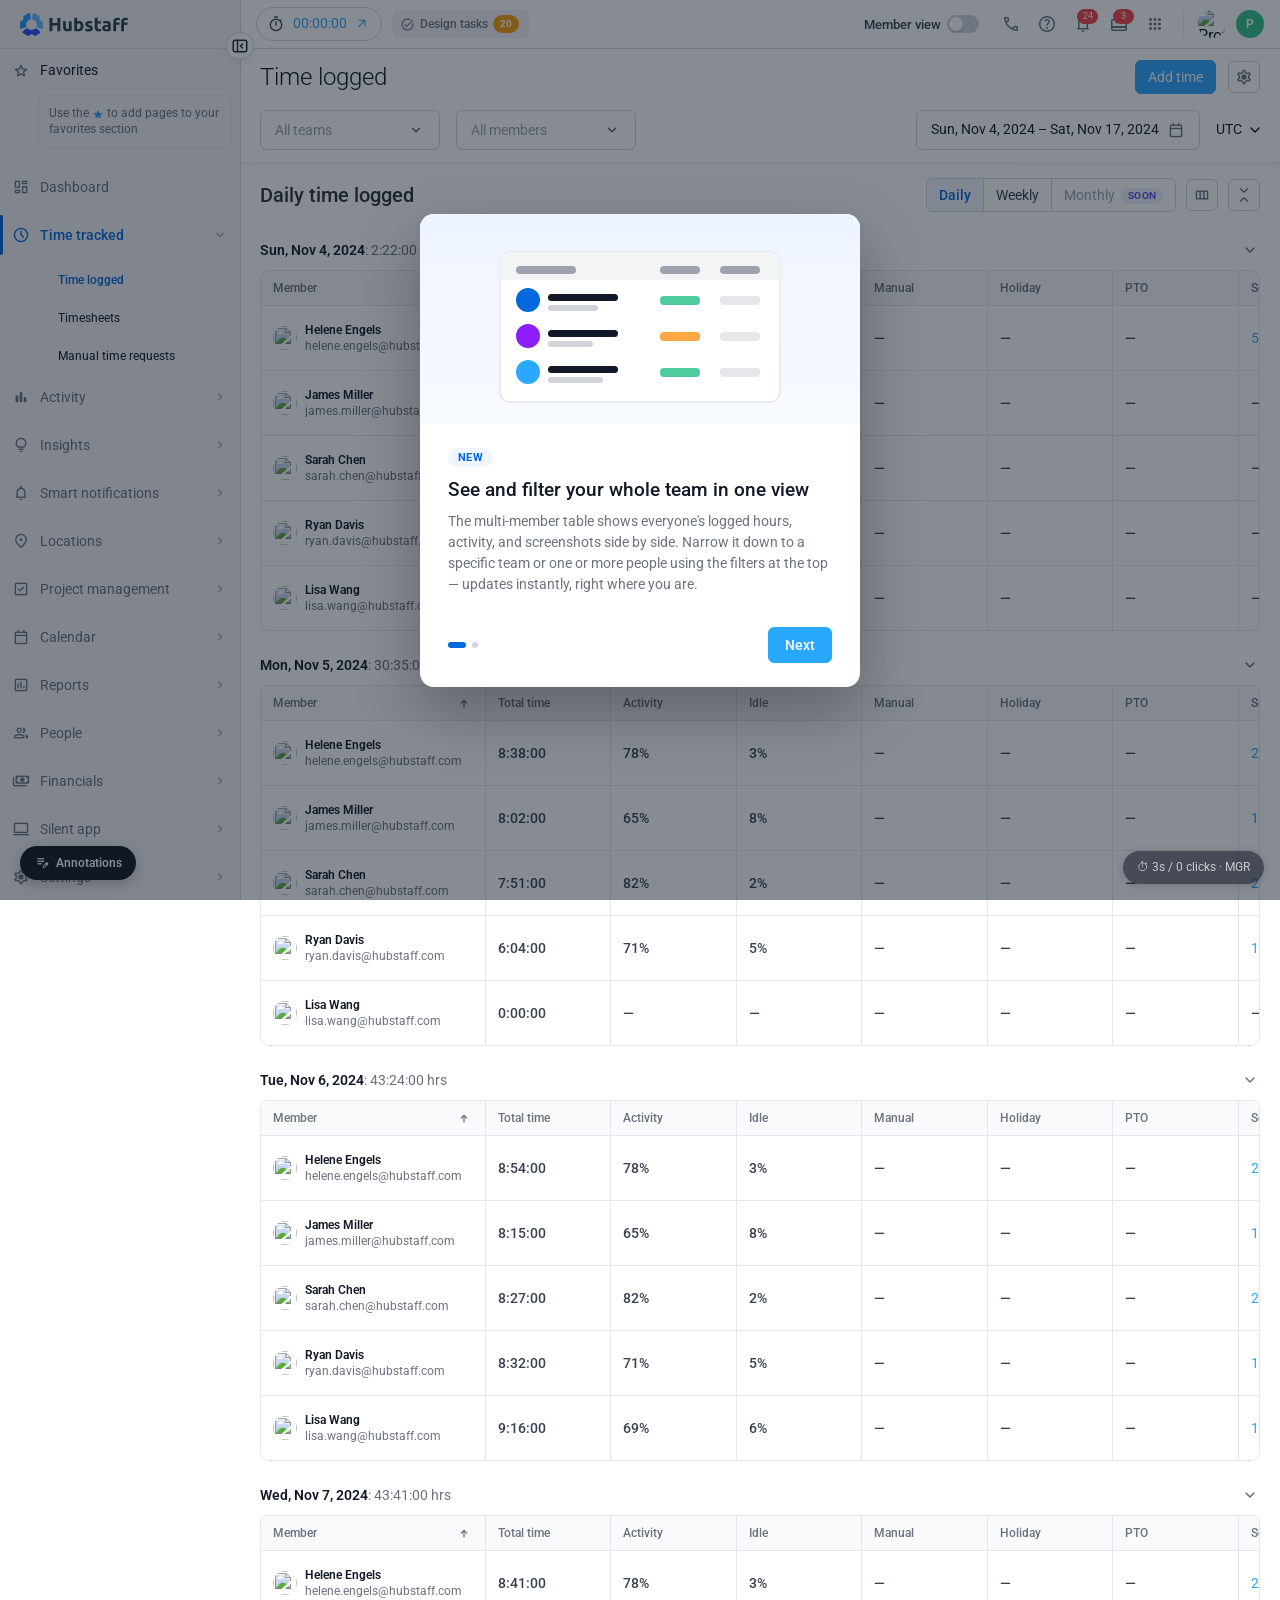
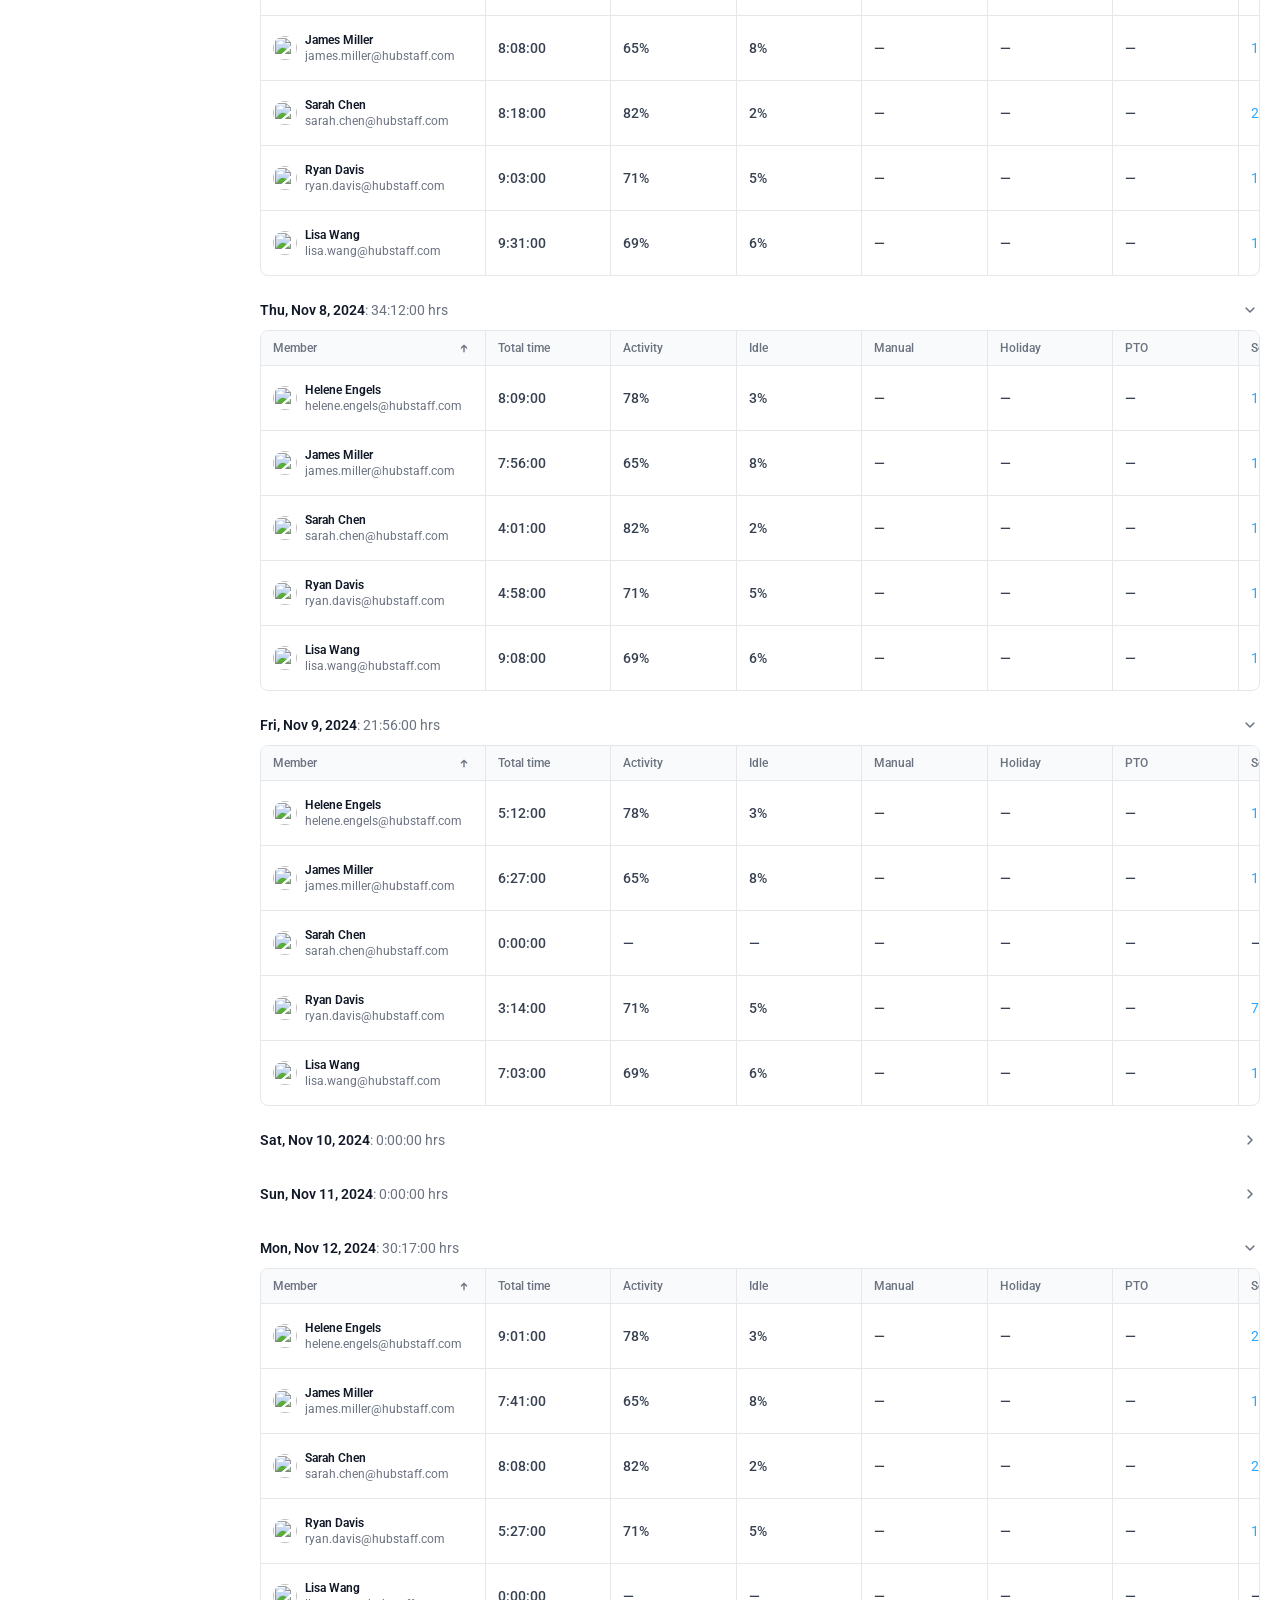
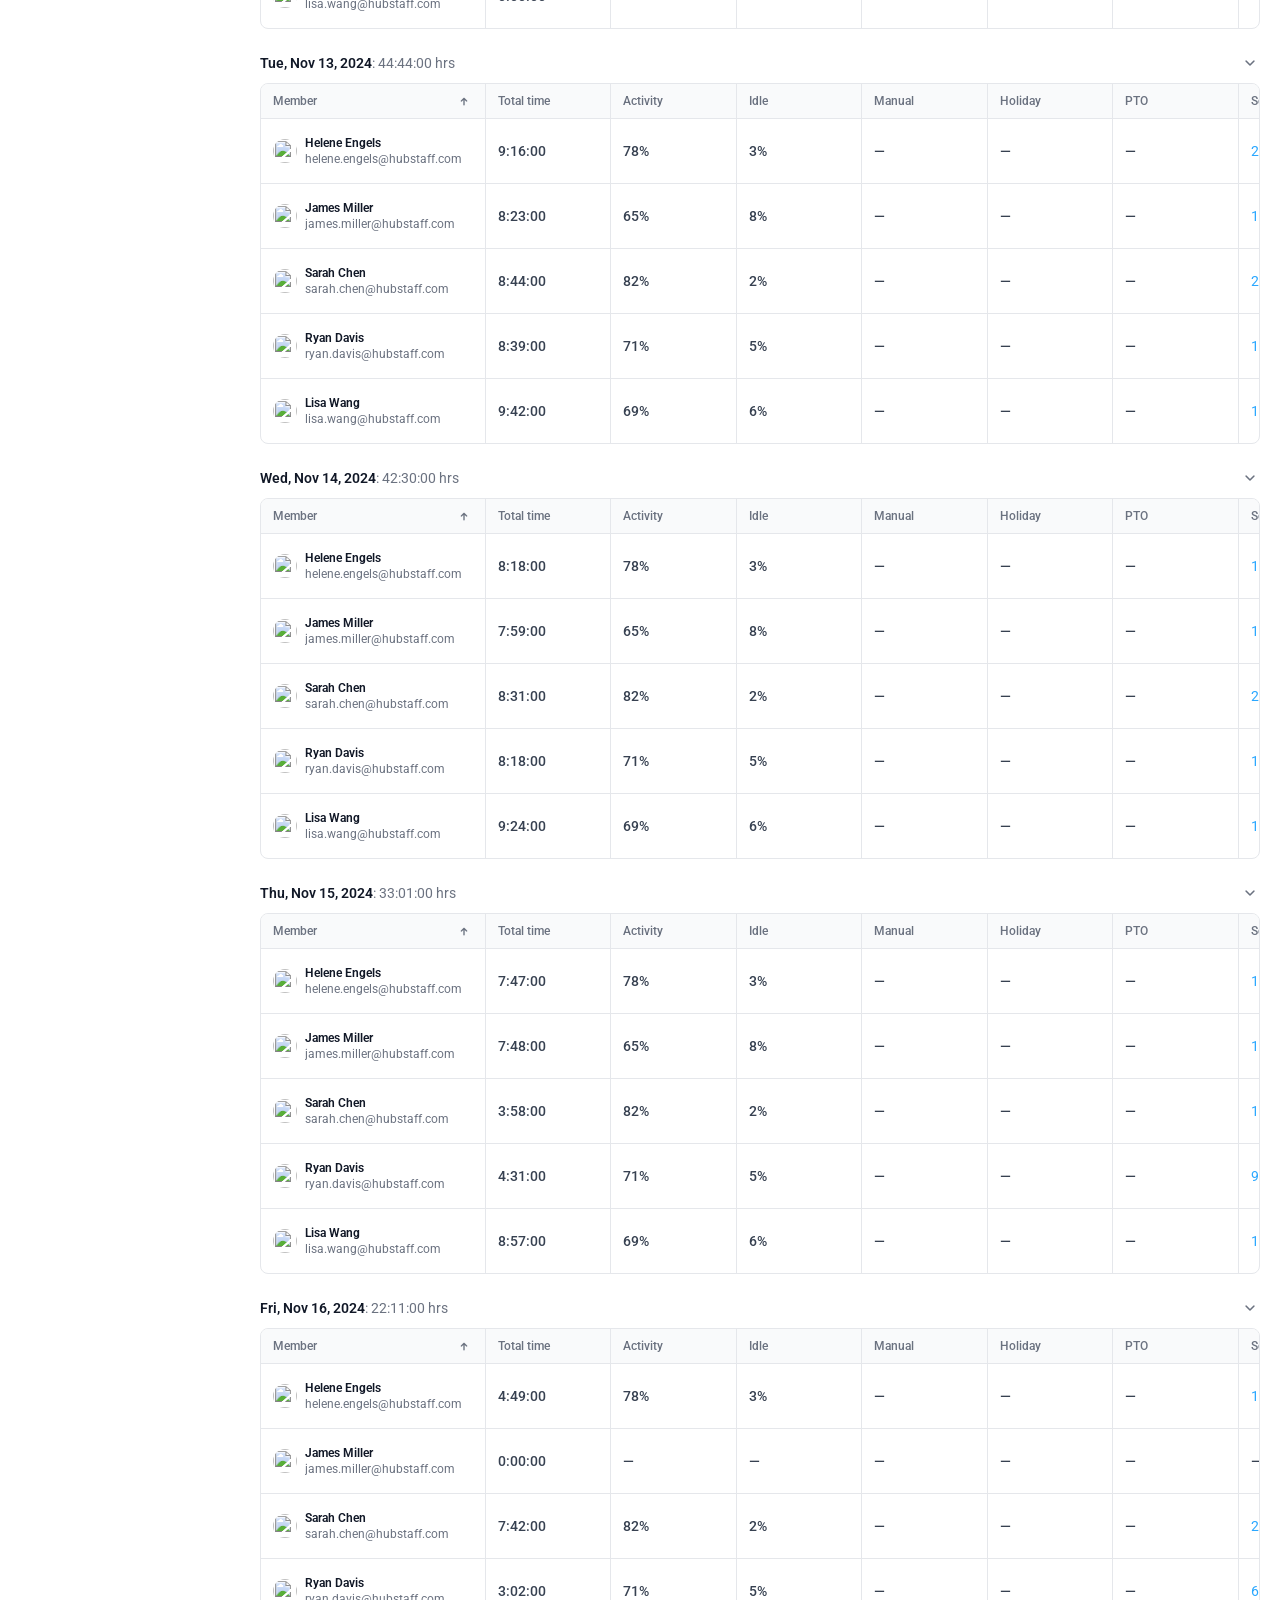
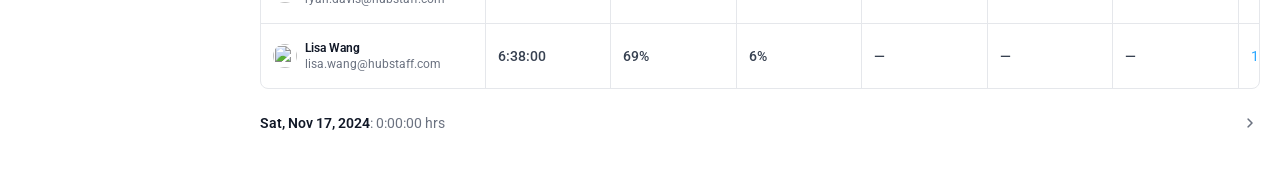
==== index.html @ 5431b815 "Initial commit: Time Logged prototype" ====
<!DOCTYPE html>
<html lang="en">
<head>
  <meta charset="UTF-8" />
  <meta name="viewport" content="width=device-width, initial-scale=1.0" />
  <title>Hubstaff shell — starter template</title>

  <!-- Fonts required by the shell -->
  <link rel="preconnect" href="https://fonts.googleapis.com" />
  <link rel="preconnect" href="https://fonts.gstatic.com" crossorigin />
  <link href="https://fonts.googleapis.com/css2?family=Roboto:wght@300;400;500;600&display=swap" rel="stylesheet" />
  <link href="https://fonts.googleapis.com/css2?family=Material+Symbols+Rounded:opsz,wght,FILL,GRAD@18,400,0,0;24,400,0,0&display=swap" rel="stylesheet" />

  <!-- Page-level styles -->
  <link rel="stylesheet" href="assets/styles.css" />
  <link rel="stylesheet" href="assets/time-logged.css?v=32" />
  <link rel="stylesheet" href="assets/time-logged-body.css?v=2" />
  <link rel="stylesheet" href="assets/unified-time-modal.css" />
  <link rel="stylesheet" href="assets/feature-announcement.css?v=2" />
  <link rel="stylesheet" href="assets/screenshots-modal.css" />
  <link rel="stylesheet" href="assets/filters-drawer.css" />
  <link rel="stylesheet" href="assets/weekly-view.css" />
  <link rel="stylesheet" href="assets/weekly-grid.css?v=12" />
  <link rel="stylesheet" href="assets/calendar-view.css?v=6" />
  <link rel="stylesheet" href="assets/timesheet-page.css?v=6" />
  <link rel="stylesheet" href="assets/toast.css" />
  <link rel="stylesheet" href="assets/date-range-picker.css" />
</head>
<body>

  <!-- Shared toast notifications — success matches the app's green, not black -->
  <div class="hs-toast-stack" id="hs-toast-stack"></div>
  <script>
    window._showToast = function(message, type) {
      var stack = document.getElementById('hs-toast-stack');
      var toast = document.createElement('div');
      toast.className = 'hs-toast hs-toast--' + (type || 'success');
      toast.innerHTML = '<span class="material-symbols-rounded" aria-hidden="true">'
        + (type === 'error' ? 'error' : 'check_circle') + '</span><span>' + message + '</span>';
      stack.appendChild(toast);
      requestAnimationFrame(function() { toast.classList.add('hs-toast--visible'); });
      setTimeout(function() {
        toast.classList.remove('hs-toast--visible');
        setTimeout(function() { toast.remove(); }, 200);
      }, 3000);
    };
  </script>

  <!--
    The Hubstaff shell injects the top bar and sidebar into the page
    automatically. The only requirement is a wrapper with id="shell-content"
    that holds everything below the top bar.

    ▼ ▼ ▼  Replace the contents of #shell-content with your own page  ▼ ▼ ▼
  -->
  <div id="shell-content">

    <!-- ══════════════════════════════════════════════════════
         VIEW: TIMESHEETS (pay-period table)
         Shown when "Timesheets" sub-nav is active
         ══════════════════════════════════════════════════════ -->
    <div id="view-timesheets">

      <!-- Timesheets page header -->
      <header class="tsh-header">
        <div class="tsh-header__top">
          <h1 class="tsh-page-title">Timesheets</h1>
          <div class="tsh-page-actions">
            <button type="button" class="tsh-btn-primary" id="tsh-add-time-btn">Add time</button>
            <div class="tsh-icon-btns">
              <button type="button" class="tsh-icon-btn" disabled title="Download — coming soon">
                <span class="material-symbols-rounded" aria-hidden="true">download</span>
              </button>
              <button type="button" class="tsh-icon-btn" title="Settings">
                <span class="material-symbols-rounded" aria-hidden="true">settings</span>
              </button>
            </div>
          </div>
        </div>

        <div class="tsh-header__filters">
          <div class="tsh-selects">
            <div class="tsh-select" role="button" tabindex="0" aria-label="Select team">
              <div class="tsh-select__body">
                <span class="tsh-select__value">All teams</span>
              </div>
              <div class="tsh-select__trailing">
                <span class="material-symbols-rounded" aria-hidden="true">keyboard_arrow_down</span>
              </div>
            </div>
            <div class="tsh-select" role="button" tabindex="0" aria-label="Select member">
              <div class="tsh-select__body">
                <span class="tsh-select__value">All members</span>
              </div>
              <div class="tsh-select__trailing">
                <span class="material-symbols-rounded" aria-hidden="true">keyboard_arrow_down</span>
              </div>
            </div>
            <button type="button" class="tsh-filter-btn" id="tsh-filter-btn" aria-haspopup="true" aria-expanded="false">
              <span class="material-symbols-rounded" aria-hidden="true">filter_list</span>
              <span class="tsh-filter-btn__label">Filters</span>
            </button>
          </div>

          <div class="tsh-date-nav">
            <div class="tsh-date-range" role="button" tabindex="0" aria-label="Select date range">
              <span class="tsh-date-range__text">Sun, Nov 4, 2024 – Saturday, Nov 17, 2024</span>
              <span class="material-symbols-rounded tsh-date-range__icon" aria-hidden="true">calendar_today</span>
            </div>
            <div class="tsh-timezone" role="button" tabindex="0" aria-label="Select timezone">
              <span class="tsh-timezone__label">UTC</span>
              <svg class="tsh-timezone__chevron" width="10" height="6" viewBox="0 0 10 6" fill="none" aria-hidden="true">
                <path d="M1 1L5 5L9 1" stroke="#111827" stroke-width="1.5" stroke-linecap="round" stroke-linejoin="round"/>
              </svg>
            </div>
          </div>
        </div>
      </header>

      <!-- Timesheets page body -->
      <div class="tsh-body">
        <div class="tsh-table-card">

          <!-- Toolbar -->
          <div class="tsh-toolbar">
            <div class="tsh-toolbar__left">
              <div class="tsh-search">
                <span class="material-symbols-rounded">search</span>
                <span style="font-family:Roboto,sans-serif;font-size:14px;color:#9ca3af;">Search members…</span>
              </div>
            </div>
            <div class="tsh-toolbar__right">
              <button type="button" class="tsh-col-toggle-btn" title="Columns">
                <span class="material-symbols-rounded">view_column</span>
              </button>
            </div>
          </div>

          <!-- Pay period table -->
          <div class="tsh-table-wrap">
            <table class="tsh-table" aria-label="Timesheets pay periods">
              <thead>
                <tr>
                  <th class="tsh-col-check"><span class="tsh-cb" role="checkbox" aria-checked="false" tabindex="0"></span></th>
                  <th>Member</th>
                  <th>Pay period</th>
                  <th><div class="tsh-th-inner">Regular<span class="material-symbols-rounded tsh-th-sort">arrow_upward_alt</span></div></th>
                  <th><div class="tsh-th-inner">Manual<span class="material-symbols-rounded tsh-th-sort">arrow_upward_alt</span></div></th>
                  <th><div class="tsh-th-inner">Overtime<span class="material-symbols-rounded tsh-th-sort">arrow_upward_alt</span></div></th>
                  <th><div class="tsh-th-inner">Activity<span class="material-symbols-rounded tsh-th-sort">arrow_upward_alt</span></div></th>
                  <th style="text-align:right;"><div class="tsh-th-inner" style="justify-content:flex-end;">Amount owed<span class="material-symbols-rounded tsh-th-sort">arrow_upward_alt</span></div></th>
                  <th>Status</th>
                </tr>
              </thead>
              <tbody id="tsh-tbody">
                <!-- rows injected by JS -->
              </tbody>
              <tfoot>
                <tr>
                  <td class="tsh-col-check"></td>
                  <td><strong>Total</strong></td>
                  <td></td>
                  <td class="tsh-num"><strong>96:30</strong></td>
                  <td class="tsh-num"><strong>2:35</strong></td>
                  <td class="tsh-num"><strong>—</strong></td>
                  <td class="tsh-num"><strong>47%</strong></td>
                  <td class="tsh-amount"><strong>$6,875.35</strong></td>
                  <td></td>
                </tr>
              </tfoot>
            </table>
          </div><!-- /tsh-table-wrap -->
        </div><!-- /tsh-table-card -->
      </div><!-- /tsh-body -->
    </div><!-- /#view-timesheets -->

    <!-- ══════════════════════════════════════════════════════
         VIEW: TIME LOGGED (daily/weekly/monthly + calendar)
         Shown when "Time logged" sub-nav is active (default)
         ══════════════════════════════════════════════════════ -->
    <div id="view-time-logged">


    <!-- ── Time Logged page header ── -->
    <header class="tl-header">

      <!-- Breadcrumb (single-member view only) -->
      <div class="tl-breadcrumb" id="tl-breadcrumb">
        <button type="button" class="tl-breadcrumb__back" id="tl-breadcrumb-btn">
          <span class="material-symbols-rounded">arrow_back</span>
          <span class="tl-breadcrumb__label">Back</span>
        </button>
      </div>

      <!-- Row 1: page title + actions -->
      <div class="tl-header__top">
        <h1 class="tl-page-title">Time logged</h1>
        <div class="tl-page-actions">
          <button type="button" class="tl-btn-primary" id="tl-add-time-btn">Add time</button>
          <div class="tl-icon-btns">
            <button type="button" class="tl-icon-btn" title="Settings">
              <span class="material-symbols-rounded" aria-hidden="true">settings</span>
            </button>
          </div>
        </div>
      </div>

      <!-- Row 2: filters + date navigation -->
      <div class="tl-header__filters">

        <!-- Left: team/member selects + filters -->
        <div class="tl-selects">
          <div class="tl-member-select-wrap" id="tl-team-select-wrap">
            <div class="tl-select" id="tl-team-select" role="button" tabindex="0" aria-label="Select team">
              <div class="tl-select__leading" id="tl-ts-leading"></div>
              <div class="tl-select__body">
                <span class="tl-select__value" id="tl-ts-label"></span>
              </div>
              <div class="tl-select__trailing">
                <span class="material-symbols-rounded" aria-hidden="true">keyboard_arrow_down</span>
              </div>
            </div>
            <div class="tl-member-dd" id="tl-team-dd" hidden>
              <div class="tl-member-dd__search">
                <span class="material-symbols-rounded tl-member-dd__search-icon">search</span>
                <input type="text" class="tl-member-dd__search-input" placeholder="Search teams" id="tl-ts-search" />
              </div>
              <div class="tl-member-dd__bulk" id="tl-ts-bulk">
                <button type="button" class="tl-member-dd__bulk-btn" id="tl-ts-select-all">Select all</button>
                <span class="tl-member-dd__bulk-sep" aria-hidden="true">|</span>
                <button type="button" class="tl-member-dd__bulk-btn" id="tl-ts-unselect-all">Unselect all</button>
              </div>
              <ul class="tl-member-dd__list" id="tl-ts-list"></ul>
            </div>
          </div>

          <div class="tl-member-select-wrap">
            <div class="tl-select tl-member-select--multi" id="tl-member-select" role="button" tabindex="0" aria-label="Select member">
              <div class="tl-select__leading" id="tl-ms-leading"></div>
              <div class="tl-select__body" id="tl-ms-body">
                <span class="tl-select__value" id="tl-ms-label"></span>
              </div>
              <div class="tl-select__trailing">
                <span class="material-symbols-rounded" aria-hidden="true">keyboard_arrow_down</span>
              </div>
            </div>
            <!-- Member dropdown -->
            <div class="tl-member-dd" id="tl-member-dd" hidden>
              <div class="tl-member-dd__search">
                <span class="material-symbols-rounded tl-member-dd__search-icon">search</span>
                <input type="text" class="tl-member-dd__search-input" placeholder="Search members" id="tl-ms-search" />
              </div>
              <div class="tl-member-dd__bulk" id="tl-ms-bulk">
                <button type="button" class="tl-member-dd__bulk-btn" id="tl-ms-select-all">Select all</button>
                <span class="tl-member-dd__bulk-sep" aria-hidden="true">|</span>
                <button type="button" class="tl-member-dd__bulk-btn" id="tl-ms-unselect-all">Unselect all</button>
              </div>
              <ul class="tl-member-dd__list" id="tl-ms-list"></ul>
            </div>
          </div>

        </div>

        <!-- Right: date nav arrows + range + timezone -->
        <div class="tl-date-nav">
          <div class="tl-date-range" id="tl-date-range-btn" role="button" tabindex="0" aria-label="Select date range" aria-haspopup="true">
            <span class="tl-date-range__text" id="tl-date-range-text">Sun, Nov 4, 2024 – Sat, Nov 17, 2024</span>
            <span class="material-symbols-rounded tl-date-range__icon" aria-hidden="true">calendar_today</span>
          </div>
          <!-- Date range picker popover -->
          <div class="drp-popover" id="drp-popover" hidden role="dialog" aria-label="Select date range"></div>

          <div class="tl-timezone" role="button" tabindex="0" aria-label="Select timezone">
            <span class="tl-timezone__label">UTC</span>
            <svg class="tl-timezone__chevron" width="10" height="6" viewBox="0 0 10 6" fill="none" aria-hidden="true">
              <path d="M1 1L5 5L9 1" stroke="#111827" stroke-width="1.5" stroke-linecap="round" stroke-linejoin="round"/>
            </svg>
          </div>
        </div>

      </div>
    </header>

    <!-- ── Page body ── -->
    <div class="tl-body">

      <!-- ── Stats card ── -->
      <div class="ts-card">
        <h2 class="ts-card__date">Sun, Nov 4, 2024 - Sat, Nov 17, 2024</h2>
        <div class="ts-card__body">
          <div class="ts-stats">
            <div class="ts-stat">
              <span class="ts-stat__label">Total hours</span>
              <span class="ts-stat__value" id="ts-stat-total-hours">96:30:29</span>
            </div>
            <div class="ts-stat">
              <span class="ts-stat__label">Total worked</span>
              <span class="ts-stat__value" id="ts-stat-total-worked">88:24:34</span>
            </div>
            <div class="ts-stat">
              <span class="ts-stat__label">
                Regular hours
                <span class="material-symbols-rounded" aria-label="More info">info</span>
              </span>
              <span class="ts-stat__value" id="ts-stat-regular">88:24:45</span>
            </div>
            <div class="ts-stat">
              <span class="ts-stat__label">Manual time</span>
              <span class="ts-stat__value" id="ts-stat-manual">2:35:00</span>
            </div>
            <div class="ts-stat">
              <span class="ts-stat__label">Activity</span>
              <span class="ts-stat__value" id="ts-stat-activity">47%</span>
            </div>
            <div class="ts-stat">
              <span class="ts-stat__label">Overtime</span>
              <span class="ts-stat__value" id="ts-stat-overtime">-</span>
            </div>
            <div class="ts-stat">
              <span class="ts-stat__label">PTO</span>
              <span class="ts-stat__value" id="ts-stat-pto">8.0</span>
            </div>
            <div class="ts-stat">
              <span class="ts-stat__label">Holiday</span>
              <span class="ts-stat__value" id="ts-stat-holiday">-</span>
            </div>
            <div class="ts-stat">
              <span class="ts-stat__label">Amount owed</span>
              <span class="ts-stat__value" id="ts-stat-amount">$6,875.35</span>
            </div>
          </div>
          <button type="button" class="ts-hide-btn">
            <span class="ts-hide-btn__text">Hide logged time</span>
            <span class="material-symbols-rounded" aria-hidden="true">keyboard_arrow_up</span>
          </button>
        </div>
      </div>

      <!-- ── Daily time logged section ── -->
      <div class="ts-daily">

        <!-- Section header -->
        <div class="ts-daily__header">
          <span class="ts-daily__title" id="ts-view-title">Daily time logged</span>
          <div class="ts-daily__controls">
            <div class="ts-segmented" role="group" aria-label="View mode">
              <button type="button" class="ts-seg-btn ts-seg-btn--active">Daily</button>
              <button type="button" class="ts-seg-btn">Weekly</button>
              <button type="button" class="ts-seg-btn">Monthly</button>
            </div>
            <button type="button" class="tsh-filter-btn" id="tl-member-filter-btn" aria-haspopup="true" aria-expanded="false">
              <span class="material-symbols-rounded" aria-hidden="true">filter_list</span>
              <span class="tsh-filter-btn__label">Filters</span>
            </button>
            <button type="button" class="ts-icon-btn ts-col-btn" title="Columns">
              <span class="material-symbols-rounded" aria-hidden="true">view_column</span>
            </button>
            <button type="button" class="ts-icon-btn" title="Expand all">
              <span class="material-symbols-rounded" aria-hidden="true">expand_all</span>
            </button>
          </div>
        </div>

        <!-- Weekly subheader: total + contextual switch link (weekly mode) -->
        <div class="ts-wk-subheader">
          <div class="ts-weekly-total">Total: <strong>42:19</strong></div>
          <div class="ts-wmg-switch" id="ts-wk-toggle" role="switch" aria-checked="false" tabindex="0">
            <span class="ts-wmg-switch__label">View grid</span>
            <span class="ts-wmg-switch__track">
              <span class="ts-wmg-switch__thumb"></span>
            </span>
          </div>
        </div>

        <!-- Weekly time-grid (shown in weekly mode, grid sub-view) -->
        <div class="ts-wkg-wrap" id="ts-wkg-wrap"></div>

        <!-- Weekly summary table (shown in weekly mode, table sub-view) -->
        <div class="ts-wk-table-single" id="ts-wk-table-single"></div>

        <!-- Multi-member weekly table (shown in weekly mode, 2+ members selected) -->
        <div id="ts-wk-multi" style="display:none"></div>

        <!-- All-members daily table (Figma: node 3816-325520) — shown when 0 members selected -->
        <div id="ts-days-all"></div>

        <!-- Multi-member daily view (shown when 2+ members selected) -->
        <div class="ts-days-multi" id="ts-days-multi" style="display:none"></div>

        <!-- Day rows (single member) -->
        <div class="ts-days" id="ts-days-single">

          <!-- Sun Nov 4 — collapsed -->
          <div class="ts-day-row ts-day-row--collapsed">
            <div class="ts-day-row__header" role="button" tabindex="0" aria-expanded="false">
              <span class="ts-day-row__date">Sun, Nov 4, 2024<span class="ts-day-row__hours">: 0:00:00 hrs</span></span>
              <span class="material-symbols-rounded ts-day-row__notes" aria-hidden="true">notes</span>
              <span class="material-symbols-rounded ts-day-row__chevron">expand_more</span>
            </div>
            <div class="ts-day-row__body">
              <!-- weekly table injected by weekly-table template -->
            </div>
          </div>

          <!-- Mon Nov 5 — expanded -->
          <div class="ts-day-row ts-day-row--expanded">
            <div class="ts-day-row__header" role="button" tabindex="0" aria-expanded="true">
              <span class="ts-day-row__date">Mon, Nov 5, 2024<span class="ts-day-row__hours">: 8:08:35 hrs</span></span>
              <span class="material-symbols-rounded ts-day-row__notes" aria-hidden="true">notes</span>
              <span class="material-symbols-rounded ts-day-row__chevron">expand_more</span>
            </div>

            <div class="ts-day-row__body">
              <!-- Timeline bar -->
              <div class="ts-timeline-wrap">
                <div class="ts-timeline-bar">
                  <div class="ts-timeline-seg" style="left:16.7%;width:18.3%;background:#31c48d;"></div>
                  <div class="ts-timeline-seg" style="left:35%;width:14.2%;background:#ff9725;"></div>
                  <div class="ts-timeline-seg" style="left:49.2%;width:9.2%;background:#2aa7ff;"></div>
                  <div class="ts-timeline-seg" style="left:58.4%;width:16.7%;background:#8b1dff;"></div>
                </div>
                <div class="ts-timeline-labels" style="position:relative;height:16px;margin-top:4px;">
                  <span class="ts-timeline-label ts-timeline-label--left">6am</span>
                  <span class="ts-timeline-label ts-timeline-label--mid">12pm</span>
                  <span class="ts-timeline-label ts-timeline-label--right">6pm</span>
                </div>
              </div>

              <!-- Data table -->
              <div class="ts-table-wrap">
                <table class="ts-table" aria-label="Time entries for Mon, Nov 5 2024">
                  <colgroup>
                    <col class="ts-col-check">
                    <col class="ts-col-project">
                    <col class="ts-col-reason">
                    <col class="ts-col-num">
                    <col class="ts-col-num">
                    <col class="ts-col-num">
                    <col class="ts-col-num">
                    <col class="ts-col-status">
                    <col class="ts-col-time">
                    <col class="ts-col-actions">
                  </colgroup>
                  <thead>
                    <tr>
                      <th class="ts-col-check"><span class="ts-cb" role="checkbox" aria-checked="false" tabindex="0"></span></th>
                      <th>Project / Work order</th>
                      <th>Reason</th>
                      <th><div class="ts-th-inner">Activity<span class="material-symbols-rounded ts-th-sort">arrow_upward_alt</span></div></th>
                      <th><div class="ts-th-inner">Idle<span class="material-symbols-rounded ts-th-sort">arrow_upward_alt</span></div></th>
                      <th><div class="ts-th-inner">Manual<span class="material-symbols-rounded ts-th-sort">arrow_upward_alt</span></div></th>
                      <th><div class="ts-th-inner">Duration<span class="material-symbols-rounded ts-th-sort">arrow_upward_alt</span></div></th>
                      <th><div class="ts-th-inner">Status<span class="material-symbols-rounded ts-th-sort">arrow_upward_alt</span></div></th>
                      <th><div class="ts-th-inner">Time span<span class="material-symbols-rounded ts-th-sort">arrow_upward_alt</span></div></th>
                      <th></th>
                    </tr>
                  </thead>
                  <tbody>
                    <tr>
                      <td><span class="ts-cb" role="checkbox" aria-checked="false" tabindex="0"></span></td>
                      <td><div class="ts-project-cell"><span class="ts-avatar" style="background:#31c48d;">FE</span><span class="ts-project-name">Feldman enterprise</span></div></td>
                      <td>--</td>
                      <td>62%</td>
                      <td>3%</td>
                      <td>0%</td>
                      <td>2:12</td>
                      <td><span class="ts-badge ts-badge--billable">Billable</span></td>
                      <td class="ts-time-span">8:00 am - 10:12 am</td>
                      <td><button type="button" class="ts-actions-btn">Actions<span class="material-symbols-rounded" aria-hidden="true">expand_more</span></button></td>
                    </tr>
                    <tr>
                      <td><span class="ts-cb" role="checkbox" aria-checked="false" tabindex="0"></span></td>
                      <td><div class="ts-project-cell"><span class="ts-avatar" style="background:#ff9725;">PH</span><span class="ts-project-name">Product home</span></div></td>
                      <td>--</td>
                      <td>71%</td>
                      <td>1%</td>
                      <td>0%</td>
                      <td>1:42</td>
                      <td><span class="ts-badge ts-badge--billable">Billable</span></td>
                      <td class="ts-time-span">10:12 am - 11:54 am</td>
                      <td><button type="button" class="ts-actions-btn">Actions<span class="material-symbols-rounded" aria-hidden="true">expand_more</span></button></td>
                    </tr>
                    <tr>
                      <td><span class="ts-cb" role="checkbox" aria-checked="false" tabindex="0"></span></td>
                      <td><div class="ts-project-cell"><span class="ts-avatar" style="background:#2aa7ff;">NG</span><span class="ts-project-name">Nottingham Green</span></div></td>
                      <td>--</td>
                      <td>44%</td>
                      <td>8%</td>
                      <td>0%</td>
                      <td>1:06</td>
                      <td><span class="ts-badge ts-badge--billable">Billable</span></td>
                      <td class="ts-time-span">11:54 am - 1:00 pm</td>
                      <td><button type="button" class="ts-actions-btn">Actions<span class="material-symbols-rounded" aria-hidden="true">expand_more</span></button></td>
                    </tr>
                    <tr>
                      <td><span class="ts-cb" role="checkbox" aria-checked="false" tabindex="0"></span></td>
                      <td><div class="ts-project-cell"><span class="ts-avatar" style="background:#8b1dff;">AG</span><span class="ts-project-name">Art Gnome</span></div></td>
                      <td>--</td>
                      <td>38%</td>
                      <td>4%</td>
                      <td>0%</td>
                      <td>3:08</td>
                      <td><span class="ts-badge ts-badge--unbillable">Unbillable</span></td>
                      <td class="ts-time-span">1:00 pm - 4:08 pm</td>
                      <td><button type="button" class="ts-actions-btn">Actions<span class="material-symbols-rounded" aria-hidden="true">expand_more</span></button></td>
                    </tr>
                  </tbody>
                </table>
              </div>
              <!-- weekly table (shown in weekly mode) -->
              <div class="ts-weekly-body"></div>
            </div>
          </div>

          <!-- Tue Nov 6 — expanded -->
          <div class="ts-day-row ts-day-row--expanded">
            <div class="ts-day-row__header" role="button" tabindex="0" aria-expanded="true">
              <span class="ts-day-row__date">Tue, Nov 6, 2024<span class="ts-day-row__hours">: 11:10:00 hrs</span></span>
              <span class="material-symbols-rounded ts-day-row__notes" aria-hidden="true">notes</span>
              <span class="material-symbols-rounded ts-day-row__chevron">expand_more</span>
            </div>

            <div class="ts-day-row__body">

              <!-- Timeline bar -->
              <div class="ts-timeline-wrap">
                <div class="ts-timeline-bar">
                  <!-- Segments: 6am–6pm window, each segment left/width as % of 12h span -->
                  <!-- Orange: Product home 9:01am–11:35am -->
                  <div class="ts-timeline-seg" style="left:25.1%;width:21.4%;background:#ff9725;"></div>
                  <!-- Violet: 11:35am–12:20pm -->
                  <div class="ts-timeline-seg" style="left:46.5%;width:6.6%;background:#8b1dff;"></div>
                  <!-- Teal: 12:20pm–12:47pm -->
                  <div class="ts-timeline-seg" style="left:53.1%;width:3.7%;background:#2aa7ff;"></div>
                  <!-- Small purple: 12:47pm–12:55pm -->
                  <div class="ts-timeline-seg" style="left:56.8%;width:1.1%;background:#8b1dff;"></div>
                  <!-- Green: 12:55pm–2:12pm -->
                  <div class="ts-timeline-seg" style="left:57.9%;width:10.6%;background:#31c48d;"></div>
                  <!-- Yellow: 2:12pm–5:08pm -->
                  <div class="ts-timeline-seg" style="left:68.5%;width:24.4%;background:#faca15;"></div>
                </div>
                <div class="ts-timeline-labels" style="position:relative;height:16px;margin-top:4px;">
                  <span class="ts-timeline-label ts-timeline-label--left">6am</span>
                  <span class="ts-timeline-label ts-timeline-label--mid">12pm</span>
                  <span class="ts-timeline-label ts-timeline-label--right">6pm</span>
                </div>
              </div>

              <!-- Data table -->
              <div class="ts-table-wrap">
                <table class="ts-table" aria-label="Time entries for Tue, Nov 6 2024">
                  <colgroup>
                    <col class="ts-col-check">
                    <col class="ts-col-project">
                    <col class="ts-col-reason">
                    <col class="ts-col-num"><!-- Activity -->
                    <col class="ts-col-num"><!-- Idle -->
                    <col class="ts-col-num"><!-- Manual -->
                    <col class="ts-col-num"><!-- Duration -->
                    <col class="ts-col-status">
                    <col class="ts-col-time">
                    <col class="ts-col-actions">
                  </colgroup>
                  <thead>
                    <tr>
                      <th class="ts-col-check"><span class="ts-cb" role="checkbox" aria-checked="false" tabindex="0"></span></th>
                      <th>Project / Work order</th>
                      <th>Reason</th>
                      <th><div class="ts-th-inner">Activity<span class="material-symbols-rounded ts-th-sort">arrow_upward_alt</span></div></th>
                      <th><div class="ts-th-inner">Idle<span class="material-symbols-rounded ts-th-sort">arrow_upward_alt</span></div></th>
                      <th><div class="ts-th-inner">Manual<span class="material-symbols-rounded ts-th-sort">arrow_upward_alt</span></div></th>
                      <th><div class="ts-th-inner">Duration<span class="material-symbols-rounded ts-th-sort">arrow_upward_alt</span></div></th>
                      <th><div class="ts-th-inner">Status<span class="material-symbols-rounded ts-th-sort">arrow_upward_alt</span></div></th>
                      <th><div class="ts-th-inner">Time span<span class="material-symbols-rounded ts-th-sort">arrow_upward_alt</span></div></th>
                      <th></th>
                    </tr>
                  </thead>
                  <tbody>
                    <!-- Row 1: Product home -->
                    <tr>
                      <td><span class="ts-cb" role="checkbox" aria-checked="false" tabindex="0"></span></td>
                      <td>
                        <div class="ts-project-cell">
                          <span class="ts-avatar" style="background:#ff9725;">PH</span>
                          <span class="ts-project-name">Product home</span>
                        </div>
                      </td>
                      <td>--</td>
                      <td>47%</td>
                      <td>2%</td>
                      <td>0%</td>
                      <td>2.55</td>
                      <td><span class="ts-badge ts-badge--billable">Billable</span></td>
                      <td class="ts-time-span">9:01 am - 11:35 am</td>
                      <td><button type="button" class="ts-actions-btn ts-actions-btn--active">Actions<span class="material-symbols-rounded" aria-hidden="true">expand_more</span></button></td>
                    </tr>
                    <!-- Row 2: Feldman enterprise -->
                    <tr>
                      <td><span class="ts-cb" role="checkbox" aria-checked="false" tabindex="0"></span></td>
                      <td>
                        <div class="ts-project-cell">
                          <span class="ts-avatar" style="background:#31c48d;">FE</span>
                          <span class="ts-project-name">Feldman enterprise</span>
                        </div>
                      </td>
                      <td>--</td>
                      <td>28%</td>
                      <td>2%</td>
                      <td>0%</td>
                      <td>1:12</td>
                      <td><span class="ts-badge ts-badge--billable">Billable</span></td>
                      <td class="ts-time-span">11:35 am - 12:47pm</td>
                      <td><button type="button" class="ts-actions-btn">Actions<span class="material-symbols-rounded" aria-hidden="true">expand_more</span></button></td>
                    </tr>
                    <!-- Row 3: Art Gnome (teal) -->
                    <tr>
                      <td><span class="ts-cb" role="checkbox" aria-checked="false" tabindex="0"></span></td>
                      <td>
                        <div class="ts-project-cell">
                          <span class="ts-avatar" style="background:#18d06b;">AG</span>
                          <span class="ts-project-name">Art Gnome</span>
                        </div>
                      </td>
                      <td>--</td>
                      <td>35%</td>
                      <td>0%</td>
                      <td>0%</td>
                      <td>1:55</td>
                      <td><span class="ts-badge ts-badge--unbillable">Unbillable</span></td>
                      <td class="ts-time-span">1:40 pm - 3:35 pm</td>
                      <td><button type="button" class="ts-actions-btn">Actions<span class="material-symbols-rounded" aria-hidden="true">expand_more</span></button></td>
                    </tr>
                    <!-- Row 4: Nottingham Green -->
                    <tr>
                      <td><span class="ts-cb" role="checkbox" aria-checked="false" tabindex="0"></span></td>
                      <td>
                        <div class="ts-project-cell">
                          <span class="ts-avatar" style="background:#2aa7ff;">NG</span>
                          <span class="ts-project-name">Nottingham Green</span>
                        </div>
                      </td>
                      <td>Forgot to start/stop timer</td>
                      <td>--</td>
                      <td>0%</td>
                      <td>100%</td>
                      <td>0:45</td>
                      <td><span class="ts-badge ts-badge--billable">Billable</span></td>
                      <td class="ts-time-span">12:55 pm - 1:40 pm</td>
                      <td><button type="button" class="ts-actions-btn">Actions<span class="material-symbols-rounded" aria-hidden="true">expand_more</span></button></td>
                    </tr>
                    <!-- Row 5: Art Gnome (purple) -->
                    <tr>
                      <td><span class="ts-cb" role="checkbox" aria-checked="false" tabindex="0"></span></td>
                      <td>
                        <div class="ts-project-cell">
                          <span class="ts-avatar" style="background:#8b1dff;">AG</span>
                          <span class="ts-project-name">Art Gnome</span>
                        </div>
                      </td>
                      <td>--</td>
                      <td>31%</td>
                      <td>5%</td>
                      <td>0%</td>
                      <td>0:32</td>
                      <td><span class="ts-badge ts-badge--unbillable">Unbillable</span></td>
                      <td class="ts-time-span">1:40 pm - 2:12 pm</td>
                      <td><button type="button" class="ts-actions-btn">Actions<span class="material-symbols-rounded" aria-hidden="true">expand_more</span></button></td>
                    </tr>
                    <!-- Row 6: Toronto Realty -->
                    <tr>
                      <td><span class="ts-cb" role="checkbox" aria-checked="false" tabindex="0"></span></td>
                      <td>
                        <div class="ts-project-cell">
                          <span class="ts-avatar" style="background:#ff9725;">TR</span>
                          <span class="ts-project-name">Toronto Realty</span>
                        </div>
                      </td>
                      <td>--</td>
                      <td>76%</td>
                      <td>0%</td>
                      <td>0%</td>
                      <td>2:56</td>
                      <td><span class="ts-badge ts-badge--billable">Billable</span></td>
                      <td class="ts-time-span">2:12 pm - 5:08 pm</td>
                      <td><button type="button" class="ts-actions-btn">Actions<span class="material-symbols-rounded" aria-hidden="true">expand_more</span></button></td>
                    </tr>
                    <!-- Row 7: Product home (partial, cut off in design) -->
                    <tr>
                      <td><span class="ts-cb" role="checkbox" aria-checked="false" tabindex="0"></span></td>
                      <td>
                        <div class="ts-project-cell">
                          <span class="ts-avatar" style="background:#ff9725;">PH</span>
                          <span class="ts-project-name">Product home</span>
                        </div>
                      </td>
                      <td>--</td>
                      <td>47%</td>
                      <td>0%</td>
                      <td>0%</td>
                      <td>0:55</td>
                      <td><span class="ts-badge ts-badge--billable">Billable</span></td>
                      <td class="ts-time-span">9:01 am -</td>
                      <td><button type="button" class="ts-actions-btn">Actions<span class="material-symbols-rounded" aria-hidden="true">expand_more</span></button></td>
                    </tr>
                  </tbody>
                </table>
              </div><!-- /ts-table-wrap -->
              <!-- weekly table (shown in weekly mode) -->
              <div class="ts-weekly-body"></div>

            </div><!-- /ts-day-row__body -->
          </div><!-- /Tue Nov 6 -->

        </div><!-- /ts-days -->

        <!-- Header for multi/all-member calendar view (Daily/Weekly/Monthly tabs) -->
        <div id="ts-cal-multi-hdr" style="display:none"></div>

        <!-- ── Calendar view (shown in calendar mode) ── -->
        <div class="ts-cal-wrap">
          <div class="ts-cal-month-nav">
            <div class="ts-monthly-total" id="ts-monthly-total"></div>
            <div class="ts-cal-nav-arrows">
              <button type="button" class="ts-cal-nav-btn" id="ts-cal-prev" title="Previous month">
                <span class="material-symbols-rounded">arrow_back</span>
              </button>
              <button type="button" class="ts-cal-nav-btn" id="ts-cal-next" title="Next month">
                <span class="material-symbols-rounded">arrow_forward</span>
              </button>
            </div>
          </div>
          <div class="ts-cal-grid" id="ts-cal-grid"></div>
        </div>

      </div><!-- /ts-daily -->
    </div><!-- /tl-body -->

    </div><!-- /#view-time-logged -->

  </div>
  <!--  ▲ ▲ ▲  /Replace  ▲ ▲ ▲  -->

  <!-- Calendar popover (outside shell-content so z-index is clean) -->
  <div class="ts-cal-pop" id="ts-cal-pop" hidden>
    <button type="button" class="ts-cal-pop__close" id="ts-cal-pop-close" aria-label="Close">
      <span class="material-symbols-rounded">close</span>
    </button>
    <div id="ts-cal-pop-inner"></div>
  </div>

  <script>
  (function () {
    /* Monthly time logged isn't built yet — every "Monthly" segmented tab
       (single-member, multi-member, and the calendar-mode header variants)
       renders disabled with a "Soon" badge and tooltip instead of opening
       the month calendar grid. The badge is a persistent, always-visible
       signal (not just a hover tooltip) since disabled-looking controls
       don't invite hovering, and hover doesn't exist on touch. Native
       `disabled` blocks click handlers outright, so callers don't need
       their own guards. */
    window._markMonthlyDisabled = function(root) {
      (root || document).querySelectorAll('.ts-seg-btn, .tl-seg-btn').forEach(function(btn) {
        if (btn.textContent.trim() === 'Monthly') {
          btn.disabled = true;
          btn.title = 'Monthly view — coming soon';
          btn.innerHTML = 'Monthly<span class="tl-tab-soon-badge">Soon</span>';
        }
      });
    };
    window._markMonthlyDisabled(document);

    /* ── Project registry ── */
    var PROJECTS = {
      fe: { name: 'Feldman enterprise', color: '#31c48d' },
      ph: { name: 'Product home',       color: '#ff9725' },
      ag: { name: 'Art Gnome',          color: '#8b1dff' },
      ng: { name: 'Nottingham Green',   color: '#2aa7ff' },
      tr: { name: 'Toronto Realty',     color: '#d4a000' },
    };

    /* ── Entry data per date ── */
    var ALL_DATA = {
      '2024-11-05': [
        { proj: 'fe', start: '8:00 am',  end: '10:12 am', min: 132 },
        { proj: 'ph', start: '10:12 am', end: '11:54 am', min: 102 },
        { proj: 'ng', start: '11:54 am', end: '1:00 pm',  min: 66  },
        { proj: 'ag', start: '1:00 pm',  end: '4:08 pm',  min: 188 },
        { proj: 'ph', start: '4:10 pm',  end: '4:13 pm',  min: 3, short: true },
        { proj: 'fe', start: '4:14 pm',  end: '4:17 pm',  min: 3, short: true },
      ],
      '2024-11-06': [
        { proj: 'ph', start: '9:01 am',  end: '11:35 am', min: 154 },
        { proj: 'fe', start: '11:35 am', end: '12:47 pm', min: 72  },
        { proj: 'ng', start: '12:55 pm', end: '1:40 pm',  min: 45  },
        { proj: 'ag', start: '1:40 pm',  end: '2:12 pm',  min: 32  },
        { proj: 'tr', start: '2:12 pm',  end: '5:08 pm',  min: 176 },
        { proj: 'ph', start: '5:10 pm',  end: '5:14 pm',  min: 4, short: true },
      ],
      '2024-11-07': [
        { proj: 'ph', start: '9:00 am',  end: '12:42 pm', min: 222 },
        { proj: 'ag', start: '1:30 pm',  end: '3:00 pm',  min: 90  },
        { proj: 'ng', start: '3:10 pm',  end: '3:12 pm',  min: 2, short: true },
      ],
      '2024-11-08': [
        { proj: 'ph', start: '8:00 am',  end: '4:00 pm',  min: 480 },
      ],
      '2024-11-09': [
        { proj: 'fe', start: '8:30 am',  end: '11:30 am', min: 180 },
        { proj: 'ng', start: '11:30 am', end: '1:30 pm',  min: 120 },
        { proj: 'ag', start: '2:00 pm',  end: '4:25 pm',  min: 145 },
        { proj: 'ph', start: '4:26 pm',  end: '4:30 pm',  min: 4, short: true },
      ],
      '2024-11-10': [
        { proj: 'ph', start: '10:00 am', end: '12:11 pm', min: 131 },
      ],
      '2024-11-12': [
        { proj: 'fe', start: '8:00 am',  end: '12:00 pm', min: 240 },
        { proj: 'ag', start: '1:00 pm',  end: '4:44 pm',  min: 224 },
        { proj: 'tr', start: '4:45 pm',  end: '4:47 pm',  min: 2, short: true },
      ],
      '2024-11-13': [
        { proj: 'ng', start: '8:30 am',  end: '2:00 pm',  min: 330 },
        { proj: 'ph', start: '2:00 pm',  end: '6:52 pm',  min: 292 },
      ],
      '2024-11-14': [
        { proj: 'ag', start: '9:00 am',  end: '1:00 pm',  min: 240 },
        { proj: 'tr', start: '1:30 pm',  end: '4:25 pm',  min: 175 },
      ],
      '2024-11-15': [
        { proj: 'fe', start: '8:00 am',  end: '4:30 pm',  min: 510 },
      ],
      '2024-11-16': [
        { proj: 'ng', start: '9:00 am',  end: '12:00 pm', min: 180 },
        { proj: 'ag', start: '1:00 pm',  end: '4:48 pm',  min: 228 },
        { proj: 'fe', start: '4:48 pm',  end: '4:51 pm',  min: 3, short: true },
      ],
      '2024-11-17': [
        { proj: 'fe', start: '9:00 am',  end: '12:25 pm', min: 205 },
      ],
    };

    /* ── Team members for aggregated view ── */
    /* Members — 5 people across Engineering, Design, and Product */
    var MEMBERS = [
      { id: 'he', name: 'Helene Engels',  initials: 'HE', color: '#0168dd', role: 'Engineering Lead'  },
      { id: 'jm', name: 'James Miller',   initials: 'JM', color: '#8b1dff', role: 'Product Manager'    },
      { id: 'sc', name: 'Sarah Chen',     initials: 'SC', color: '#31c48d', role: 'Frontend Engineer'  },
      { id: 'rd', name: 'Ryan Davis',     initials: 'RD', color: '#ff9725', role: 'UX Designer'        },
      { id: 'lw', name: 'Lisa Wang',      initials: 'LW', color: '#d4a000', role: 'Backend Engineer'   },
    ];

    /*
      Realistic patterns per person:
        Helene  — Eng Lead: long days Mon–Thu, lighter Fri, often works Sunday evening
        James   — PM: consistent 8h Mon–Fri, no weekends, occasional short Friday
        Sarah   — Frontend: full Mon–Wed, half-day Thu (recurring 1:1s), off every other Friday
        Ryan    — Designer: starts slow Mon, peaks Tue–Wed, takes Fri afternoon off
        Lisa    — Backend: compressed week (no Mon), very long Tue–Thu, light Fri
    */
    var MEMBER_DATA = {
      /* week 1: Nov 4–10 */
      '2024-11-04': { he: 142, jm: 0,   sc: 0,   rd: 0,   lw: 0,   ob: 142 }, /* Sun — Helene checks in */
      '2024-11-05': { he: 518, jm: 482, sc: 471, rd: 364, lw: 0,   ob: 518 }, /* Mon */
      '2024-11-06': { he: 534, jm: 495, sc: 507, rd: 512, lw: 556, ob: 534 }, /* Tue */
      '2024-11-07': { he: 521, jm: 488, sc: 498, rd: 543, lw: 571, ob: 521 }, /* Wed */
      '2024-11-08': { he: 489, jm: 476, sc: 241, rd: 298, lw: 548, ob: 489 }, /* Thu */
      '2024-11-09': { he: 312, jm: 387, sc: 0,   rd: 194, lw: 423, ob: 312 }, /* Fri */
      '2024-11-10': { he: 0,   jm: 0,   sc: 0,   rd: 0,   lw: 0,   ob: 0   }, /* Sat */

      /* week 2: Nov 11–17 */
      '2024-11-11': { he: 0,   jm: 0,   sc: 0,   rd: 0,   lw: 0,   ob: 0   }, /* Sun */
      '2024-11-12': { he: 541, jm: 461, sc: 488, rd: 327, lw: 0,   ob: 541 }, /* Mon */
      '2024-11-13': { he: 556, jm: 503, sc: 524, rd: 519, lw: 582, ob: 556 }, /* Tue */
      '2024-11-14': { he: 498, jm: 479, sc: 511, rd: 498, lw: 564, ob: 498 }, /* Wed */
      '2024-11-15': { he: 467, jm: 468, sc: 238, rd: 271, lw: 537, ob: 467 }, /* Thu */
      '2024-11-16': { he: 289, jm: 0,   sc: 462, rd: 182, lw: 398, ob: 289 }, /* Fri */
      '2024-11-17': { he: 0,   jm: 0,   sc: 0,   rd: 0,   lw: 0,   ob: 0   }, /* Sat */
    };

    var MONTHS = ['January','February','March','April','May','June','July','August','September','October','November','December'];
    var DOWS   = ['Sun','Mon','Tue','Wed','Thu','Fri','Sat'];
    var MAX_CHIPS = 3;
    var MAX_MEMBER_ROWS = 4;

    var currentYear  = 2024;
    var currentMonth = 10;

    function pad(n) { return String(n).padStart(2, '0'); }
    function dkey(y, m, d) { return y + '-' + pad(m + 1) + '-' + pad(d); }
    function fmtDur(m) { var h = Math.floor(m / 60), mn = m % 60; return h > 0 ? (h + 'h' + (mn ? ' ' + mn + 'm' : '')) : (mn + 'm'); }

    function renderGrid(year, month) {
      /* Monthly total */
      var totalMin = 0;
      var daysInMonth = new Date(year, month + 1, 0).getDate();
      for (var i = 1; i <= daysInMonth; i++) {
        var k = dkey(year, month, i);
        if (ALL_DATA[k]) ALL_DATA[k].forEach(function(e) { totalMin += e.min; });
      }
      var th = Math.floor(totalMin / 60), tm = totalMin % 60;
      var totalStr = th + 'h' + (tm ? ' ' + tm + 'm' : '');
      document.getElementById('ts-monthly-total').innerHTML = 'Total: <strong>' + totalStr + '</strong>';

      var firstDow    = new Date(year, month, 1).getDay();
      var daysInMonth = new Date(year, month + 1, 0).getDate();
      var daysInPrev  = new Date(year, month, 0).getDate();
      var today       = new Date();

      var cells = [];
      for (var p = firstDow - 1; p >= 0; p--) cells.push({ day: daysInPrev - p, month: month - 1, year: year, out: true });
      for (var d = 1; d <= daysInMonth; d++)  cells.push({ day: d, month: month, year: year, out: false });
      var rem = cells.length % 7;
      if (rem) for (var n = 1; n <= 7 - rem; n++) cells.push({ day: n, month: month + 1, year: year, out: true });

      var html = '<div class="ts-cal-dow-row">';
      DOWS.forEach(function (d) { html += '<div class="ts-cal-dow">' + d + '</div>'; });
      html += '</div><div class="ts-cal-weeks">';

      for (var w = 0; w < cells.length; w += 7) {
        html += '<div class="ts-cal-week">';
        for (var c = w; c < w + 7; c++) {
          var cell    = cells[c];
          var key     = dkey(cell.year, cell.month, cell.day);
          var entries = !cell.out && ALL_DATA[key];
          var isToday = !cell.out && cell.year === today.getFullYear() && cell.month === today.getMonth() && cell.day === today.getDate();

          var cls = 'ts-cal-day' + (cell.out ? ' ts-cal-day--out' : '') + (isToday ? ' ts-cal-day--today' : '');
          var numCls = 'ts-cal-day__num' + (isToday ? ' ts-cal-day__num--today' : '');
          html += '<div class="' + cls + '"' + (cell.out ? '' : ' data-key="' + key + '"') + '>';
          html += '<div class="' + numCls + '">' + cell.day + '</div>';

          if (entries && entries.length) {
            var regular = entries.filter(function (e) { return !e.short; });
            var shorts  = entries.filter(function (e) { return e.short; });
            var visible = regular.slice(0, MAX_CHIPS);
            var overflow = regular.length - visible.length + (shorts.length && visible.length >= MAX_CHIPS ? shorts.length : 0);

            visible.forEach(function (e) {
              var pr = PROJECTS[e.proj];
              html += '<div class="ts-cal-chip" data-key="' + key + '" style="background:' + (pr ? pr.color : '#888') + '">'
                + '<span class="ts-cal-chip__name">' + (pr ? pr.name : '?') + '</span>'
                + '</div>';
            });

            if (shorts.length && visible.length < MAX_CHIPS) {
              html += '<div class="ts-cal-shorts" data-key="' + key + '">';
              shorts.forEach(function (e) {
                var pr = PROJECTS[e.proj];
                html += '<span class="ts-cal-short-dot" style="background:' + (pr ? pr.color : '#888') + '" title="' + (pr ? pr.name : '?') + ' · ' + fmtDur(e.min) + '"></span>';
              });
              html += '<span class="ts-cal-short-label">&lt;5m</span></div>';
            }

            if (overflow > 0) html += '<div class="ts-cal-more" data-key="' + key + '">+' + overflow + ' more</div>';

            var total = entries.reduce(function (s, e) { return s + e.min; }, 0);
            html += '<div class="ts-cal-day__total">' + fmtDur(total) + ' total</div>';
          }

          html += '</div>';
        }
        html += '</div>';
      }
      html += '</div>';
      document.getElementById('ts-cal-grid').innerHTML = html;

      document.getElementById('ts-cal-grid').querySelectorAll('[data-key]').forEach(function (el) {
        el.addEventListener('click', function (ev) {
          ev.stopPropagation();
          openPop(ev, el.getAttribute('data-key'));
        });
      });
    }

    function openPop(ev, key) {
      var entries = ALL_DATA[key];
      if (!entries || !entries.length) return;

      var parts = key.split('-');
      var d = new Date(+parts[0], +parts[1] - 1, +parts[2]);
      var label = d.toLocaleDateString('en-US', { weekday: 'long', month: 'long', day: 'numeric', year: 'numeric' });
      var regular = entries.filter(function (e) { return !e.short; });
      var shorts  = entries.filter(function (e) { return e.short; });
      var total   = entries.reduce(function (s, e) { return s + e.min; }, 0);

      var html = '<div class="ts-cal-pop__day">' + label + '</div><div class="ts-cal-pop__entries">';
      regular.forEach(function (e) {
        var pr = PROJECTS[e.proj];
        html += '<div class="ts-cal-pop__entry">'
          + '<div class="ts-cal-pop__dot" style="background:' + (pr ? pr.color : '#888') + '"></div>'
          + '<div class="ts-cal-pop__name">' + (pr ? pr.name : '?') + '</div>'
          + '<div class="ts-cal-pop__time">' + e.start + '</div>'
          + '<div class="ts-cal-pop__dur">' + fmtDur(e.min) + '</div>'
          + '</div>';
      });
      if (shorts.length) {
        html += '<div class="ts-cal-pop__short-label">Short entries (&lt;5 min)</div>';
        shorts.forEach(function (e) {
          var pr = PROJECTS[e.proj];
          html += '<div class="ts-cal-pop__entry" style="opacity:.75">'
            + '<div class="ts-cal-pop__dot" style="background:' + (pr ? pr.color : '#888') + '"></div>'
            + '<div class="ts-cal-pop__name">' + (pr ? pr.name : '?') + '</div>'
            + '<div class="ts-cal-pop__time">' + e.start + '</div>'
            + '<div class="ts-cal-pop__dur">' + fmtDur(e.min) + '</div>'
            + '</div>';
        });
      }
      html += '</div>'
        + '<div class="ts-cal-pop__total"><span>Total</span><strong>' + fmtDur(total) + '</strong></div>'
        + '<button type="button" class="ts-cal-pop__jump" data-jump="' + key + '">'
        + '<span class="material-symbols-rounded">open_in_new</span>View in daily log'
        + '</button>';

      document.getElementById('ts-cal-pop-inner').innerHTML = html;

      var pop = document.getElementById('ts-cal-pop');
      pop.removeAttribute('hidden');

      var x = ev.clientX + 14, y = ev.clientY - 20;
      if (x + 280 > window.innerWidth)  x = ev.clientX - 290;
      if (y + 380 > window.innerHeight) y = window.innerHeight - 390;
      pop.style.left = Math.max(8, x) + 'px';
      pop.style.top  = Math.max(8, y) + 'px';

      pop.querySelector('.ts-cal-pop__jump').addEventListener('click', function () {
        jumpToDay(this.getAttribute('data-jump'));
        pop.setAttribute('hidden', '');
      });
    }

    function closePop() { document.getElementById('ts-cal-pop').setAttribute('hidden', ''); }

    document.getElementById('ts-cal-pop-close').addEventListener('click', closePop);
    document.addEventListener('click', function (ev) {
      var pop = document.getElementById('ts-cal-pop');
      if (!pop.hidden && !pop.contains(ev.target)) closePop();
    });

    function jumpToDay(key) {
      var daily   = document.querySelector('.ts-daily');
      var title   = document.getElementById('ts-view-title');
      var segBtns = document.querySelectorAll('.ts-daily .ts-seg-btn');

      daily.classList.remove('ts-daily--calendar-mode', 'ts-daily--weekly-mode');
      title.textContent = 'Daily time logged';
      segBtns.forEach(function (b) { b.classList.remove('ts-seg-btn--active'); });
      segBtns[0].classList.add('ts-seg-btn--active');

      var parts = key.split('-');
      var d = new Date(+parts[0], +parts[1] - 1, +parts[2]);
      var dayNum = d.getDate();

      var rows = document.querySelectorAll('.ts-day-row');
      var target = null;
      rows.forEach(function (row) {
        var dateEl = row.querySelector('.ts-day-row__date');
        if (dateEl && dateEl.textContent.indexOf(', Nov ' + dayNum + ',') !== -1) target = row;
      });

      if (target) {
        if (target.classList.contains('ts-day-row--collapsed')) {
          target.classList.replace('ts-day-row--collapsed', 'ts-day-row--expanded');
          var hdr = target.querySelector('.ts-day-row__header');
          if (hdr) hdr.setAttribute('aria-expanded', 'true');
        }
        setTimeout(function () { target.scrollIntoView({ behavior: 'smooth', block: 'start' }); }, 60);
      }
    }

    /* ── Multi-member aggregated monthly grid ── */
    function renderGridMulti(year, month) {
      var firstDow    = new Date(year, month, 1).getDay();
      var daysInMonth = new Date(year, month + 1, 0).getDate();
      var daysInPrev  = new Date(year, month, 0).getDate();
      var today       = new Date();

      /* Respect active member selection */
      var sel = window._getMemberSelection ? window._getMemberSelection() : new Set();
      var ACTIVE_MEMBERS = sel.size === 0
        ? MEMBERS
        : MEMBERS.filter(function(m) { return sel.has(m.id); });

      var alloc    = window._MEMBER_PROJ_ALLOC || {};
      var projInfo = window._PROJ_INFO || {};

      /* Grand total */
      var grandTotal = 0;
      for (var i = 1; i <= daysInMonth; i++) {
        var k = dkey(year, month, i);
        if (MEMBER_DATA[k]) ACTIVE_MEMBERS.forEach(function(m) { grandTotal += (MEMBER_DATA[k][m.id] || 0); });
      }
      var gt_h = Math.floor(grandTotal / 60), gt_m = grandTotal % 60;
      document.getElementById('ts-monthly-total').innerHTML = 'Total: <strong>' + gt_h + 'h' + (gt_m ? ' ' + gt_m + 'm' : '') + '</strong>';

      var cells = [];
      for (var p = firstDow - 1; p >= 0; p--) cells.push({ day: daysInPrev - p, month: month - 1, year: year, out: true });
      for (var d = 1; d <= daysInMonth; d++)  cells.push({ day: d, month: month, year: year, out: false });
      var rem = cells.length % 7;
      if (rem) for (var n = 1; n <= 7 - rem; n++) cells.push({ day: n, month: month + 1, year: year, out: true });

      var html = '<div class="ts-cal-dow-row">';
      DOWS.forEach(function(dw) { html += '<div class="ts-cal-dow">' + dw + '</div>'; });
      html += '</div><div class="ts-cal-weeks">';

      for (var w = 0; w < cells.length; w += 7) {
        html += '<div class="ts-cal-week">';
        for (var c = w; c < w + 7; c++) {
          var cell    = cells[c];
          var key     = dkey(cell.year, cell.month, cell.day);
          var isToday = !cell.out && cell.year === today.getFullYear() && cell.month === today.getMonth() && cell.day === today.getDate();
          var baseCls = 'ts-cal-day ts-cal-day--multi' + (cell.out ? ' ts-cal-day--out' : '') + (isToday ? ' ts-cal-day--today' : '');
          var numCls  = 'ts-cal-day__num' + (isToday ? ' ts-cal-day__num--today' : '');

          if (!cell.out && MEMBER_DATA[key]) {
            var dayData  = MEMBER_DATA[key];
            var active   = ACTIVE_MEMBERS.filter(function(m) { return dayData[m.id] > 0; })
                                         .sort(function(a,b) { return dayData[b.id] - dayData[a.id]; });
            var dayTotal = active.reduce(function(s, m) { return s + dayData[m.id]; }, 0);

            /* ── Shared: project bar data ── */
            var projMins = {};
            active.forEach(function(m) {
              var ma = alloc[m.id] || [];
              var mm = dayData[m.id] || 0;
              ma.forEach(function(pair) {
                var mins = Math.round(mm * pair[1]);
                if (mins > 0) projMins[pair[0]] = (projMins[pair[0]] || 0) + mins;
              });
            });
            var projKeys = Object.keys(projMins).sort(function(a,b) { return projMins[b] - projMins[a]; });
            var projBarTipSegs = projKeys.map(function(pk) {
              var pi = projInfo[pk] || { name: pk, color: '#888' };
              var pm = projMins[pk];
              return { name: pi.name, color: pi.color, mins: pm };
            });
            var projBarHtml = '';
            if (projKeys.length > 0) {
              var projTipJson = JSON.stringify(projBarTipSegs).replace(/'/g, '&#39;');
              projBarHtml += '<div class="ts-cal-proj-bar" data-tip=\'' + projTipJson + '\'>';
              projKeys.forEach(function(pk) {
                var pi  = projInfo[pk] || { color: '#888' };
                var pct = Math.round(projMins[pk] / dayTotal * 100);
                projBarHtml += '<span class="ts-cal-proj-seg" style="width:' + pct + '%;background:' + pi.color + '"></span>';
              });
              projBarHtml += '</div>';
            }

            /* ── PILL mode ── */
            var shown  = active.slice(0, MAX_MEMBER_ROWS);
            var hidden = active.length - shown.length;
            html += '<div class="' + baseCls + '">';
            html += '<div class="' + numCls + '">' + cell.day + '</div>';
            shown.forEach(function(m) {
              var mins    = dayData[m.id];
              var ma      = alloc[m.id] || [];
              var tipSegs = ma.filter(function(p) { return Math.round(mins * p[1]) >= 5; })
                             .map(function(p) {
                               var pi = projInfo[p[0]] || { color: '#888', name: p[0] };
                               var pm = Math.round(mins * p[1]);
                               var ph = Math.floor(pm / 60), pmm = pm % 60;
                               return { name: pi.name, color: pi.color, time: ph + 'h' + (pmm ? ' ' + pmm + 'm' : '') };
                             });
              var tipJson = tipSegs.length
                ? JSON.stringify({ member: m.name, total: fmtDur(mins), segs: tipSegs }).replace(/'/g, '&#39;')
                : '';
              html += '<div class="ts-cal-member-pill" style="--pill-color:' + m.color + '"'
                + (tipJson ? ' data-member-tip=\'' + tipJson + '\'' : '') + '>'
                + '<span class="ts-cal-pill-name">' + m.name.split(' ')[0] + '</span>'
                + '<span class="ts-cal-pill-hrs">' + fmtDur(mins) + '</span>'
                + '</div>';
            });
            if (hidden > 0) html += '<div class="ts-cal-more">+' + hidden + ' more</div>';
            if (dayTotal > 0) html += '<div class="ts-cal-day__total">' + fmtDur(dayTotal) + ' total</div>';
            html += projBarHtml;
            html += '</div>';
          } else {
            html += '<div class="' + baseCls + '">';
            html += '<div class="' + numCls + '">' + cell.day + '</div>';
            html += '</div>';
          }
        }
        html += '</div>';
      }
      html += '</div>';
      document.getElementById('ts-cal-grid').innerHTML = html;

      /* ── Project bar hover tooltips ── */
      var calProjTip = document.getElementById('ts-cal-proj-tip');
      if (!calProjTip) {
        calProjTip = document.createElement('div');
        calProjTip.id = 'ts-cal-proj-tip';
        calProjTip.className = 'ts-cal-proj-tip';
        document.body.appendChild(calProjTip);
      }
      document.querySelectorAll('.ts-cal-proj-bar[data-tip]').forEach(function(bar) {
        bar.addEventListener('mouseenter', function(e) {
          try {
            var segs = JSON.parse(bar.getAttribute('data-tip'));
            var rows = segs.map(function(s) {
              var h = Math.floor(s.mins / 60), m = s.mins % 60;
              var timeStr = h + 'h' + (m ? ' ' + m + 'm' : '');
              return '<div class="ts-cal-proj-tip-row">'
                + '<span class="ts-cal-proj-tip-dot" style="background:' + s.color + '"></span>'
                + '<span class="ts-cal-proj-tip-name">' + s.name + '</span>'
                + '<span class="ts-cal-proj-tip-time">' + timeStr + '</span>'
                + '</div>';
            }).join('');
            calProjTip.innerHTML = '<div class="ts-cal-proj-tip-title">Projects</div>' + rows;
            calProjTip.style.display = 'block';
            var rect = bar.getBoundingClientRect();
            var tx = rect.left + rect.width / 2;
            var ty = rect.top - 6;
            if (tx - 110 < 8) tx = 118;
            if (tx + 110 > window.innerWidth - 8) tx = window.innerWidth - 118;
            calProjTip.style.left = tx + 'px';
            calProjTip.style.top = (ty + window.scrollY) + 'px';
          } catch(err) {}
        });
        bar.addEventListener('mouseleave', function() {
          calProjTip.style.display = 'none';
        });
      });

      /* ── Member pill hover tooltips ── */
      document.querySelectorAll('.ts-cal-member-pill[data-member-tip]').forEach(function(pill) {
        pill.addEventListener('mouseenter', function() {
          try {
            var d = JSON.parse(pill.getAttribute('data-member-tip'));
            var rows = d.segs.map(function(s) {
              return '<div class="ts-cal-proj-tip-row">'
                + '<span class="ts-cal-proj-tip-dot" style="background:' + s.color + '"></span>'
                + '<span class="ts-cal-proj-tip-name">' + s.name + '</span>'
                + '<span class="ts-cal-proj-tip-time">' + s.time + '</span>'
                + '</div>';
            }).join('');
            calProjTip.innerHTML = '<div class="ts-cal-proj-tip-hdr">'
              + '<span class="ts-cal-proj-tip-member">' + d.member + '</span>'
              + '<span class="ts-cal-proj-tip-total">' + d.total + '</span>'
              + '</div>'
              + '<div class="ts-cal-proj-tip-divider"></div>'
              + rows;
            calProjTip.style.display = 'block';
            var rect = pill.getBoundingClientRect();
            var tx = rect.left + rect.width / 2;
            var ty = rect.top - 6;
            if (tx - 110 < 8) tx = 118;
            if (tx + 110 > window.innerWidth - 8) tx = window.innerWidth - 118;
            calProjTip.style.left = tx + 'px';
            calProjTip.style.top = (ty + window.scrollY) + 'px';
          } catch(err) {}
        });
        pill.addEventListener('mouseleave', function() {
          calProjTip.style.display = 'none';
        });
      });

      /* ── Heat map cell tooltips ── */
      var calHeatTip = document.getElementById('ts-cal-heat-tip');
      if (!calHeatTip) {
        calHeatTip = document.createElement('div');
        calHeatTip.id = 'ts-cal-heat-tip';
        calHeatTip.className = 'ts-cal-heat-tip';
        document.body.appendChild(calHeatTip);
      }
      document.querySelectorAll('.ts-cal-day--heat[data-heat-tip]').forEach(function(cell) {
        cell.addEventListener('mouseenter', function() {
          try {
            var d = JSON.parse(cell.getAttribute('data-heat-tip'));
            var memberRows = (d.top || []).map(function(m) {
              return '<div class="ts-cal-heat-tip-member-row">'
                + '<span class="ts-cal-heat-tip-swatch" style="background:' + m.color + '"></span>'
                + '<span class="ts-cal-heat-tip-name">' + m.name + '</span>'
                + '<span class="ts-cal-heat-tip-hrs">' + m.hrs + '</span>'
                + '</div>';
            }).join('');
            var projRows = (d.projects || []).map(function(p) {
              return '<div class="ts-cal-heat-tip-member-row">'
                + '<span class="ts-cal-heat-tip-swatch" style="background:' + p.color + '; border-radius:2px"></span>'
                + '<span class="ts-cal-heat-tip-name">' + p.name + '</span>'
                + '<span class="ts-cal-heat-tip-hrs">' + p.time + '</span>'
                + '</div>';
            }).join('');
            calHeatTip.innerHTML =
              '<div class="ts-cal-heat-tip-hdr">'
                + '<span class="ts-cal-heat-tip-label">' + d.members + ' members</span>'
                + '<span class="ts-cal-heat-tip-total">' + d.total + '</span>'
              + '</div>'
              + '<div class="ts-cal-heat-tip-divider"></div>'
              + (memberRows ? '<div class="ts-cal-heat-tip-section">Top contributors</div>' + memberRows : '')
              + (projRows ? '<div class="ts-cal-heat-tip-section">Projects</div>' + projRows : '');
            calHeatTip.style.display = 'block';
            var rect = cell.getBoundingClientRect();
            var tx = rect.left + rect.width / 2;
            var ty = rect.top - 6;
            if (tx - 115 < 8) tx = 123;
            if (tx + 115 > window.innerWidth - 8) tx = window.innerWidth - 123;
            calHeatTip.style.left = tx + 'px';
            calHeatTip.style.top = (ty + window.scrollY) + 'px';
          } catch(err) {}
        });
        cell.addEventListener('mouseleave', function() {
          calHeatTip.style.display = 'none';
        });
      });
    }

    /* Smart render: single-member shows project chips, multi shows member rows */
    function renderCalendar(year, month) {
      var sel = window._getMemberSelection ? window._getMemberSelection() : new Set();
      if (window._tlDrilledIn && sel.size === 1) {
        renderGrid(year, month);
      } else {
        renderGridMulti(year, month);
      }
    }

    document.getElementById('ts-cal-prev').addEventListener('click', function () {
      currentMonth--; if (currentMonth < 0) { currentMonth = 11; currentYear--; }
      closePop(); renderCalendar(currentYear, currentMonth);
    });
    document.getElementById('ts-cal-next').addEventListener('click', function () {
      currentMonth++; if (currentMonth > 11) { currentMonth = 0; currentYear++; }
      closePop(); renderCalendar(currentYear, currentMonth);
    });

    var daily   = document.querySelector('.ts-daily');
    var title   = document.getElementById('ts-view-title');
    var segBtns = document.querySelectorAll('.ts-daily .ts-seg-btn');

    segBtns.forEach(function (btn) {
      btn.addEventListener('click', function () {
        var lbl = btn.textContent.trim();
        segBtns.forEach(function (b) { b.classList.remove('ts-seg-btn--active'); });
        btn.classList.add('ts-seg-btn--active');
        if (lbl === 'Monthly') {
          daily.classList.remove('ts-daily--weekly-mode');
          daily.classList.add('ts-daily--calendar-mode');
          title.textContent = 'Monthly time logged';
          var wkMultiElM = document.getElementById('ts-wk-multi');
          if (wkMultiElM) wkMultiElM.style.display = 'none';
          renderCalendar(currentYear, currentMonth);
          /* Show calendar header for multi/all-member views */
          var calHdrElM = document.getElementById('ts-cal-multi-hdr');
          var selM = window._getMemberSelection ? window._getMemberSelection() : new Set();
          if (calHdrElM && !(window._tlDrilledIn && selM.size === 1) && window._buildCalMultiHdr) {
            window._buildCalMultiHdr(calHdrElM, 'Monthly');
            calHdrElM.style.display = '';
          }
        } else {
          daily.classList.remove('ts-daily--calendar-mode');
          var calHdrElD = document.getElementById('ts-cal-multi-hdr');
          if (calHdrElD) calHdrElD.style.display = 'none';
          closePop();
        }
      });
    });

    /* Expose shared data + calendar re-render for member selection changes */
    window._MEMBERS     = MEMBERS;
    window._MEMBER_DATA = MEMBER_DATA;
    window._refreshCalendar = function() {
      var calMode = document.querySelector('.ts-daily--calendar-mode');
      if (calMode) renderCalendar(currentYear, currentMonth);
    };
  })();
  </script>

  <!-- Shell library (top bar + sidebar + collapse/expand) -->
  <script src="assets/hubstaff-shell.js?v=2"></script>

  <!-- Boot the shell -->
  <script src="assets/layout.js"></script>

  <!-- ── Timesheets page data + table rendering ── -->
  <script>
  (function() {
    var TIMESHEET_MEMBERS = [
      {
        id: 'he',
        name: 'Helene Engels',
        role: 'Engineering Lead',
        color: '#0168dd',
        avatar: 'https://i.pravatar.cc/48?img=5',
        regular: '38:42',
        manual: '0:30',
        overtime: '—',
        activity: '61%',
        amount: '$2,318.10',
        status: 'unpaid'
      },
      {
        id: 'jm',
        name: 'James Miller',
        role: 'Product Manager',
        color: '#8b1dff',
        avatar: null,
        regular: '18:45',
        manual: '0:00',
        overtime: '—',
        activity: '52%',
        amount: '$1,687.50',
        status: 'pending'
      },
      {
        id: 'sc',
        name: 'Sarah Chen',
        role: 'Frontend Engineer',
        color: '#31c48d',
        avatar: null,
        regular: '17:36',
        manual: '1:15',
        overtime: '—',
        activity: '43%',
        amount: '$1,232.50',
        status: 'unpaid'
      },
      {
        id: 'rd',
        name: 'Ryan Davis',
        role: 'UX Designer',
        color: '#ff9725',
        avatar: null,
        regular: '12:02',
        manual: '0:50',
        overtime: '—',
        activity: '38%',
        amount: '$963.25',
        status: 'paid'
      },
      {
        id: 'lw',
        name: 'Lisa Wang',
        role: 'Backend Engineer',
        color: '#d4a000',
        avatar: null,
        regular: '9:25',
        manual: '0:00',
        overtime: '—',
        activity: '44%',
        amount: '$674.00',
        status: 'unpaid'
      }
    ];
    window._TIMESHEET_MEMBERS = TIMESHEET_MEMBERS;

    /* Regular-user demo persona — shown when the role switcher is set to
       "Team member". Kept out of MEMBER_LIST/window._MEMBERS/TIMESHEET_MEMBERS
       so she never appears as a row/filter option in the org owner's
       multi-member table or Timesheets page — she's a separate experience,
       not an extra roster member. Stats mirror the pay-period fields
       TIMESHEET_MEMBERS entries carry, read by updateStatsCard(). */
    window._REGULAR_USER = {
      id: 'ob',
      name: 'Olivia Brown',
      color: '#ec4899',
      avatar: 'https://i.pravatar.cc/48?img=9',
      regular: '38:42',
      manual: '0:30',
      overtime: '—',
      activity: '47%',
      amount: '$2,318.10',
      status: 'unpaid'
    };

    var PAY_PERIOD = 'Nov 4 – Nov 17, 2024';

    function initials(name) {
      return name.split(' ').map(function(w) { return w[0]; }).join('').toUpperCase();
    }

    function avatarHTML(m) {
      if (m.avatar) {
        return '<img src="' + m.avatar + '" alt="' + m.name + '" style="width:32px;height:32px;border-radius:50%;object-fit:cover;">';
      }
      return '<span style="width:32px;height:32px;border-radius:50%;background:' + m.color
        + ';display:flex;align-items:center;justify-content:center;font-weight:700;font-size:12px;color:#fff;flex-shrink:0;">'
        + initials(m.name) + '</span>';
    }

    function statusHTML(s) {
      var cls = 'tsh-status tsh-status--' + s;
      var label = s.charAt(0).toUpperCase() + s.slice(1);
      return '<span class="' + cls + '">' + label + '</span>';
    }

    function renderTimesheetRows() {
      var tbody = document.getElementById('tsh-tbody');
      if (!tbody) return;
      tbody.innerHTML = '';
      TIMESHEET_MEMBERS.forEach(function(m) {
        var tr = document.createElement('tr');
        tr.innerHTML = [
          '<td class="tsh-col-check"><span class="tsh-cb" role="checkbox" aria-checked="false" tabindex="0"></span></td>',
          '<td>',
            '<div class="tsh-member-cell">',
              '<div class="tsh-avatar">' + avatarHTML(m) + '</div>',
              '<div>',
                '<div class="tsh-member-name">' + m.name + '</div>',
                '<div class="tsh-member-role">' + m.role + '</div>',
              '</div>',
            '</div>',
          '</td>',
          '<td><button class="tsh-pay-period-link" data-member-id="' + m.id + '" data-member-name="' + m.name + '" type="button">' + PAY_PERIOD + '</button></td>',
          '<td class="tsh-num">' + m.regular + '</td>',
          '<td class="tsh-num">' + m.manual + '</td>',
          '<td class="tsh-num">' + m.overtime + '</td>',
          '<td class="tsh-num">' + m.activity + '</td>',
          '<td class="tsh-amount">' + m.amount + '</td>',
          '<td>' + statusHTML(m.status) + '</td>',
        ].join('');
        tbody.appendChild(tr);
      });
    }

    renderTimesheetRows();

    /* ── Pay-period click → navigate to single-member Time Logged view ── */
    document.getElementById('tsh-tbody').addEventListener('click', function(e) {
      var btn = e.target.closest('.tsh-pay-period-link');
      if (!btn) return;
      var memberId = btn.getAttribute('data-member-id');
      window._tlNavSource = 'timesheets';
      document.getElementById('view-timesheets').classList.remove('ts-page--active');
      document.getElementById('view-time-logged').classList.remove('ts-page--hidden');
      if (memberId && window._setMemberSelection) window._setMemberSelection(memberId);
      window.scrollTo({ top: 0, behavior: 'smooth' });
    });

    /* ── View switcher ── */
    window._navigateToTimesheets = function() {
      document.getElementById('view-timesheets').classList.add('ts-page--active');
      document.getElementById('view-time-logged').classList.add('ts-page--hidden');
    };

  })();
  </script>

  <!-- ── Sidebar sub-nav wiring: switch between page views ── -->
  <script>
  (function() {
    /* Wire sub-nav clicks once the shell has rendered */
    function wireSidebarNav() {
      document.querySelectorAll('#hs-sidebar .hs-sub-item').forEach(function(el) {
        el.addEventListener('click', function(e) {
          var label = el.textContent.trim();

          if (label === 'Timesheets') {
            e.preventDefault();
            window._navigateToTimesheets();
            /* Update active state */
            document.querySelectorAll('#hs-sidebar .hs-sub-item').forEach(function(s) { s.classList.remove('active'); });
            el.classList.add('active');
            if (window._daSetContext) window._daSetContext('timesheets');
          } else if (label === 'Time logged') {
            e.preventDefault();
            document.getElementById('view-timesheets').classList.remove('ts-page--active');
            document.getElementById('view-time-logged').classList.remove('ts-page--hidden');
            /* Update active state */
            document.querySelectorAll('#hs-sidebar .hs-sub-item').forEach(function(s) { s.classList.remove('active'); });
            el.classList.add('active');
            if (window._daSetContext) window._daSetContext('time-logged');
          }
        });
      });
    }

    /* Shell renders synchronously — wire immediately */
    wireSidebarNav();
  })();
  </script>

  <script>
    document.querySelectorAll('.ts-day-row__header').forEach(function(header) {
      header.addEventListener('click', function() {
        var row = header.closest('.ts-day-row');
        var isExpanded = row.classList.contains('ts-day-row--expanded');
        row.classList.toggle('ts-day-row--collapsed', isExpanded);
        row.classList.toggle('ts-day-row--expanded', !isExpanded);
        header.setAttribute('aria-expanded', String(!isExpanded));
      });
      header.addEventListener('keydown', function(e) {
        if (e.key === 'Enter' || e.key === ' ') { e.preventDefault(); header.click(); }
      });
    });
  </script>

  <!-- ── Feature Announcement Modal: multi-member view ── -->
  <div class="fa-overlay" id="fa-overlay" hidden role="dialog" aria-modal="true" aria-labelledby="fa-title">
    <div class="fa-modal">
      <div id="fa-slides">
        <!-- Slide 1: overview + filtering -->
        <div class="fa-slide fa-slide--active" data-slide="0">
          <div class="fa-illustration">
            <svg viewBox="0 0 320 170" xmlns="http://www.w3.org/2000/svg" aria-hidden="true">
              <rect x="20" y="10" width="280" height="150" rx="10" fill="#ffffff" stroke="#E5E7EB" stroke-width="1.5"/>
              <path d="M20 20a10 10 0 0 1 10-10h260a10 10 0 0 1 10 10v18H20V20z" fill="#F3F4F6"/>
              <rect x="36" y="24" width="60" height="8" rx="4" fill="#9CA3AF"/>
              <rect x="180" y="24" width="40" height="8" rx="4" fill="#9CA3AF"/>
              <rect x="240" y="24" width="40" height="8" rx="4" fill="#9CA3AF"/>
              <circle cx="48" cy="58" r="12" fill="#0168DD"/>
              <rect x="68" y="52" width="70" height="7" rx="3.5" fill="#111827"/>
              <rect x="68" y="63" width="50" height="6" rx="3" fill="#D1D5DB"/>
              <rect x="180" y="54" width="40" height="9" rx="4" fill="#31C48D" opacity="0.85"/>
              <rect x="240" y="54" width="40" height="9" rx="4" fill="#E5E7EB"/>
              <circle cx="48" cy="94" r="12" fill="#8B1DFF"/>
              <rect x="68" y="88" width="70" height="7" rx="3.5" fill="#111827"/>
              <rect x="68" y="99" width="45" height="6" rx="3" fill="#D1D5DB"/>
              <rect x="180" y="90" width="40" height="9" rx="4" fill="#FF9725" opacity="0.85"/>
              <rect x="240" y="90" width="40" height="9" rx="4" fill="#E5E7EB"/>
              <circle cx="48" cy="130" r="12" fill="#2AA7FF"/>
              <rect x="68" y="124" width="70" height="7" rx="3.5" fill="#111827"/>
              <rect x="68" y="135" width="55" height="6" rx="3" fill="#D1D5DB"/>
              <rect x="180" y="126" width="40" height="9" rx="4" fill="#31C48D" opacity="0.85"/>
              <rect x="240" y="126" width="40" height="9" rx="4" fill="#E5E7EB"/>
            </svg>
          </div>
          <div class="fa-slide-body">
            <span class="fa-eyebrow">New</span>
            <h2 class="fa-title" id="fa-title">See and filter your whole team in one view</h2>
            <p class="fa-desc">The multi-member table shows everyone's logged hours, activity, and screenshots side by side. Narrow it down to a specific team or one or more people using the filters at the top — updates instantly, right where you are.</p>
          </div>
        </div>

        <!-- Slide 2: drill into detail -->
        <div class="fa-slide" data-slide="1">
          <div class="fa-illustration">
            <svg viewBox="0 0 320 170" xmlns="http://www.w3.org/2000/svg" aria-hidden="true">
              <rect x="14" y="70" width="110" height="34" rx="8" fill="#F0F5FF" stroke="#0168DD" stroke-width="1.5"/>
              <circle cx="34" cy="87" r="10" fill="#0168DD"/>
              <rect x="50" y="82" width="60" height="9" rx="4" fill="#111827"/>
              <path d="M128 87 H182" stroke="#9CA3AF" stroke-width="2" stroke-dasharray="4 4"/>
              <path d="M176 80 L186 87 L176 94" stroke="#9CA3AF" stroke-width="2" fill="none" stroke-linecap="round" stroke-linejoin="round"/>
              <rect x="192" y="20" width="114" height="130" rx="10" fill="#ffffff" stroke="#E5E7EB" stroke-width="1.5"/>
              <rect x="206" y="34" width="70" height="9" rx="4" fill="#111827"/>
              <rect x="206" y="50" width="50" height="7" rx="3.5" fill="#D1D5DB"/>
              <rect x="206" y="72" width="86" height="10" rx="5" fill="#E5E7EB"/>
              <rect x="206" y="72" width="24" height="10" rx="5" fill="#31C48D"/>
              <rect x="232" y="72" width="18" height="10" fill="#FF9725"/>
              <rect x="252" y="72" width="16" height="10" fill="#2AA7FF"/>
              <rect x="270" y="72" width="14" height="10" rx="5" fill="#8B1DFF"/>
              <rect x="206" y="96" width="86" height="8" rx="4" fill="#F3F4F6"/>
              <rect x="206" y="110" width="70" height="8" rx="4" fill="#F3F4F6"/>
              <rect x="206" y="124" width="78" height="8" rx="4" fill="#F3F4F6"/>
            </svg>
          </div>
          <div class="fa-slide-body">
            <span class="fa-eyebrow">New</span>
            <h2 class="fa-title">Click a member for the full breakdown</h2>
            <p class="fa-desc">Click a member's name to open their day-by-day time log — project splits, activity, and screenshots included. Click a specific date and it deep-links straight there.</p>
          </div>
        </div>
      </div>

      <div class="fa-footer">
        <div class="fa-dots" id="fa-dots">
          <span class="fa-dot fa-dot--active" data-dot="0"></span>
          <span class="fa-dot" data-dot="1"></span>
        </div>
        <div class="fa-actions">
          <button type="button" class="fa-btn fa-btn--primary" id="fa-next">Next</button>
        </div>
      </div>
    </div>
  </div>

  <!-- ── Filters side drawer (Timesheets) ── -->
  <aside class="flt-drawer" id="flt-drawer" hidden role="dialog" aria-modal="true" aria-labelledby="flt-title">
    <div class="flt-header">
      <h2 class="flt-title" id="flt-title">Filters</h2>
      <button type="button" class="flt-close" id="flt-close" aria-label="Close">
        <span class="material-symbols-rounded">close</span>
      </button>
    </div>

    <div class="flt-body">
      <!-- Projects -->
      <div class="flt-field">
        <label class="flt-label">Projects</label>
        <div class="flt-select-wrap">
          <button type="button" class="flt-select" id="flt-projects-select">
            <span id="flt-projects-label">All projects</span>
            <span class="material-symbols-rounded">keyboard_arrow_down</span>
          </button>
          <div class="flt-dd" id="flt-projects-dd" hidden>
            <div class="flt-dd__search">
              <span class="material-symbols-rounded">search</span>
              <input type="text" placeholder="Search projects" id="flt-projects-search">
            </div>
            <div class="flt-dd__actions">
              <button type="button" class="flt-dd__link" data-action="select-all">Select all</button>
              <button type="button" class="flt-dd__link" data-action="unselect-all">Unselect all</button>
            </div>
            <ul class="flt-dd__list" id="flt-projects-list"></ul>
          </div>
        </div>
      </div>

      <!-- Work orders -->
      <div class="flt-field">
        <label class="flt-label">Work orders</label>
        <div class="flt-select-wrap">
          <button type="button" class="flt-select" id="flt-workorders-select">
            <span id="flt-workorders-label">All work orders</span>
            <span class="material-symbols-rounded">keyboard_arrow_down</span>
          </button>
          <div class="flt-dd" id="flt-workorders-dd" hidden>
            <div class="flt-dd__search">
              <span class="material-symbols-rounded">search</span>
              <input type="text" placeholder="Search work orders" id="flt-workorders-search">
            </div>
            <div class="flt-dd__actions">
              <button type="button" class="flt-dd__link" data-action="select-all">Select all</button>
              <button type="button" class="flt-dd__link" data-action="unselect-all">Unselect all</button>
            </div>
            <ul class="flt-dd__list" id="flt-workorders-list"></ul>
          </div>
        </div>
      </div>

      <!-- Activity -->
      <div class="flt-field">
        <label class="flt-label">Activity</label>
        <div class="flt-select-wrap">
          <button type="button" class="flt-select" id="flt-activity-select">
            <span id="flt-activity-label">All activity</span>
            <span class="material-symbols-rounded">keyboard_arrow_down</span>
          </button>
          <div class="flt-dd flt-dd--simple" id="flt-activity-dd" hidden>
            <button type="button" class="flt-dd__item flt-dd__item--active" data-value="All activity">All activity</button>
            <button type="button" class="flt-dd__item" data-value="0% - 24%">0% - 24%</button>
            <button type="button" class="flt-dd__item" data-value="25% - 49%">25% - 49%</button>
            <button type="button" class="flt-dd__item" data-value="50% - 74%">50% - 74%</button>
            <button type="button" class="flt-dd__item" data-value="75% - 100%">75% - 100%</button>
          </div>
        </div>
      </div>

      <!-- Total time worked -->
      <div class="flt-field">
        <label class="flt-label">Total time worked</label>
        <div class="flt-time-row">
          <div class="flt-select-wrap flt-select-wrap--compare">
            <button type="button" class="flt-select" id="flt-compare-select">
              <span id="flt-compare-label">&gt; More than</span>
              <span class="material-symbols-rounded">keyboard_arrow_down</span>
            </button>
            <div class="flt-dd flt-dd--simple" id="flt-compare-dd" hidden>
              <button type="button" class="flt-dd__item" data-value="&lt; Less than">&lt; Less than</button>
              <button type="button" class="flt-dd__item" data-value="= Equal to">= Equal to</button>
              <button type="button" class="flt-dd__item flt-dd__item--active" data-value="&gt; More than">&gt; More than</button>
            </div>
          </div>
          <div class="flt-hours">
            <label class="flt-hours__label" for="flt-hours-input">Hours</label>
            <input type="number" class="flt-hours__input" id="flt-hours-input" value="0" min="0">
          </div>
        </div>
      </div>

      <!-- Exclude empty timesheets -->
      <div class="flt-field flt-field--toggle">
        <label class="flt-label" id="flt-empty-label">Exclude empty timesheets</label>
        <span class="flt-switch" id="flt-empty-toggle" role="switch" aria-checked="false" tabindex="0">
          <span class="flt-switch__track">
            <span class="flt-switch__thumb"></span>
          </span>
        </span>
      </div>
    </div>

    <div class="flt-footer">
      <button type="button" class="flt-clear-btn" id="flt-clear-btn">Clear filters</button>
    </div>
  </aside>

  <!-- ── Filters side drawer (Time Logged — single member) ── -->
  <aside class="flt-drawer" id="flt-member-drawer" hidden role="dialog" aria-modal="true" aria-labelledby="flt-member-title">
    <div class="flt-header">
      <h2 class="flt-title" id="flt-member-title">Filters</h2>
      <button type="button" class="flt-close" id="flt-member-close" aria-label="Close">
        <span class="material-symbols-rounded">close</span>
      </button>
    </div>

    <div class="flt-body">
      <!-- Projects -->
      <div class="flt-field">
        <label class="flt-label">Projects</label>
        <div class="flt-select-wrap">
          <button type="button" class="flt-select" id="flt-member-projects-select">
            <span id="flt-member-projects-label">All projects</span>
            <span class="material-symbols-rounded">keyboard_arrow_down</span>
          </button>
          <div class="flt-dd" id="flt-member-projects-dd" hidden>
            <div class="flt-dd__search">
              <span class="material-symbols-rounded">search</span>
              <input type="text" placeholder="Search projects" id="flt-member-projects-search">
            </div>
            <div class="flt-dd__actions">
              <button type="button" class="flt-dd__link" data-action="select-all">Select all</button>
              <button type="button" class="flt-dd__link" data-action="unselect-all">Unselect all</button>
            </div>
            <ul class="flt-dd__list" id="flt-member-projects-list"></ul>
          </div>
        </div>
      </div>

      <!-- Time type -->
      <div class="flt-field">
        <label class="flt-label">Time type</label>
        <div class="flt-select-wrap">
          <button type="button" class="flt-select" id="flt-member-timetype-select">
            <span id="flt-member-timetype-label">All time types</span>
            <span class="material-symbols-rounded">keyboard_arrow_down</span>
          </button>
          <div class="flt-dd" id="flt-member-timetype-dd" hidden>
            <div class="flt-dd__actions">
              <button type="button" class="flt-dd__link" data-action="select-all">Select all</button>
              <button type="button" class="flt-dd__link" data-action="unselect-all">Unselect all</button>
            </div>
            <ul class="flt-dd__list" id="flt-member-timetype-list"></ul>
          </div>
        </div>
      </div>

      <!-- Source -->
      <div class="flt-field">
        <label class="flt-label">Source</label>
        <div class="flt-select-wrap">
          <button type="button" class="flt-select" id="flt-member-source-select">
            <span id="flt-member-source-label">All sources</span>
            <span class="material-symbols-rounded">keyboard_arrow_down</span>
          </button>
          <div class="flt-dd" id="flt-member-source-dd" hidden>
            <div class="flt-dd__actions">
              <button type="button" class="flt-dd__link" data-action="select-all">Select all</button>
              <button type="button" class="flt-dd__link" data-action="unselect-all">Unselect all</button>
            </div>
            <ul class="flt-dd__list" id="flt-member-source-list"></ul>
          </div>
        </div>
      </div>

      <!-- Activity level -->
      <div class="flt-field">
        <label class="flt-label">Activity level</label>
        <div class="flt-select-wrap">
          <button type="button" class="flt-select" id="flt-member-activitylevel-select">
            <span id="flt-member-activitylevel-label">Unselect</span>
            <span class="material-symbols-rounded">keyboard_arrow_down</span>
          </button>
          <div class="flt-dd flt-dd--simple" id="flt-member-activitylevel-dd" hidden>
            <button type="button" class="flt-dd__item flt-dd__item--active" data-value="Unselect">Unselect</button>
            <button type="button" class="flt-dd__item" data-value="&gt; 95%">&gt; 95%</button>
            <button type="button" class="flt-dd__item" data-value="&gt; 90%">&gt; 90%</button>
            <button type="button" class="flt-dd__item" data-value="&gt; 80%">&gt; 80%</button>
            <button type="button" class="flt-dd__item" data-value="&gt; 70%">&gt; 70%</button>
            <button type="button" class="flt-dd__item" data-value="&gt; 60%">&gt; 60%</button>
            <button type="button" class="flt-dd__item" data-value="&gt; 50%">&gt; 50%</button>
            <button type="button" class="flt-dd__item" data-value="&gt; 40%">&gt; 40%</button>
            <button type="button" class="flt-dd__item" data-value="&gt; 30%">&gt; 30%</button>
            <button type="button" class="flt-dd__item" data-value="&gt; 20%">&gt; 20%</button>
            <button type="button" class="flt-dd__item" data-value="&gt; 10%">&gt; 10%</button>
            <button type="button" class="flt-dd__item" data-value="&gt; 0%">&gt; 0%</button>
          </div>
        </div>
      </div>
    </div>

    <div class="flt-footer">
      <button type="button" class="flt-clear-btn" id="flt-member-clear-btn">Clear filters</button>
    </div>
  </aside>

  <!-- ── Screenshots Modal (lightbox) ── -->
  <div class="ssm-overlay" id="ssm-overlay" hidden role="dialog" aria-modal="true" aria-label="Screenshots">
    <div class="ssm-header">
      <span class="ssm-counter" id="ssm-counter">1 / 1</span>
      <button type="button" class="ssm-close" id="ssm-close" aria-label="Close">
        <span class="material-symbols-rounded">close</span>
      </button>
    </div>
    <div class="ssm-stage">
      <button type="button" class="ssm-nav ssm-nav--prev" id="ssm-prev" aria-label="Previous screenshot">
        <span class="material-symbols-rounded">chevron_left</span>
      </button>
      <div class="ssm-image-wrap">
        <img class="ssm-image" id="ssm-image" alt="Screenshot" />
      </div>
      <button type="button" class="ssm-nav ssm-nav--next" id="ssm-next" aria-label="Next screenshot">
        <span class="material-symbols-rounded">chevron_right</span>
      </button>
    </div>
    <div class="ssm-footer">
      <button type="button" class="ssm-grid-toggle" id="ssm-grid-toggle" aria-label="Toggle thumbnails">
        <span class="material-symbols-rounded">grid_view</span>
      </button>
      <div class="ssm-filmstrip" id="ssm-filmstrip" hidden></div>
    </div>
  </div>

  <!-- ── Unified Add Time Modal ── -->
  <div class="utm-overlay" id="utm-overlay" hidden role="dialog" aria-modal="true" aria-labelledby="utm-title">
    <div class="utm-modal">

      <!-- Header -->
      <div class="utm-header">
        <h2 class="utm-title" id="utm-title">Add time</h2>
        <button type="button" class="utm-close-btn" id="utm-close" aria-label="Close modal">
          <span class="material-symbols-rounded">close</span>
        </button>
      </div>

      <!-- Body -->
      <div class="utm-body">

        <!-- Tabs: Time log / Work break — hidden entirely in multi-member mode, since
             Work break has no multi-member flow there anyway (see openUnifiedModal) -->
        <div class="utm-tabs" role="group" aria-label="Time type" id="utm-tabs">
          <button type="button" class="utm-tab utm-tab--active" id="utm-tab-timelog">Time log</button>
          <button type="button" class="utm-tab" id="utm-tab-workbreak">Work break</button>
        </div>

        <!-- Members section (shown for users with permissions) -->
        <div class="utm-section utm-members-section" id="utm-members-section">
          <p class="utm-section-title">Members</p>
          <div class="utm-field-label">ADD MEMBERS OR TEAMS *</div>
          <div class="utm-members-row">
            <div class="utm-select" role="combobox" tabindex="0" id="utm-teams-select">
              <div class="utm-select__inner">
                <span class="utm-select__placeholder">Select teams</span>
              </div>
              <span class="material-symbols-rounded utm-select__chevron">keyboard_arrow_down</span>
            </div>
            <div class="utm-select" role="combobox" tabindex="0" id="utm-members-select">
              <div class="utm-select__inner" id="utm-members-select-inner">
                <span class="utm-select__placeholder">Select members</span>
              </div>
              <span class="material-symbols-rounded utm-select__chevron">keyboard_arrow_down</span>
            </div>
          </div>
          <p class="utm-members-hint">Members who have already been paid for the selected time span will not appear.</p>
        </div>

        <!-- Single member display (locked — no permissions or single view) -->
        <div class="utm-member-display" id="utm-member-display" hidden>
          <span class="utm-member-display__avatar" id="utm-member-display-avatar"></span>
          <span class="utm-member-display__name" id="utm-member-display-name"></span>
        </div>

        <!-- Work break: Members section (single dropdown) -->
        <div class="utm-section utm-members-section" id="utm-wb-members-section" hidden>
          <p class="utm-section-title">Members</p>
          <div class="utm-field-label">ADD MEMBERS</div>
          <div class="utm-members-row">
            <div class="utm-select" role="combobox" tabindex="0" id="utm-wb-member-select">
              <div class="utm-select__inner" id="utm-wb-member-select-inner">
                <span class="utm-select__placeholder">Select a member</span>
              </div>
              <span class="material-symbols-rounded utm-select__chevron">keyboard_arrow_down</span>
            </div>
          </div>
          <p class="utm-members-hint">Members who have already been paid for the selected time span will not appear.</p>
        </div>

        <!-- Time selection section -->
        <div class="utm-section utm-time-section">
          <div class="utm-section-header">
            <p class="utm-section-title">Time selection</p>
            <span class="utm-batch-pill" id="utm-batch-pill" hidden>
              <span class="material-symbols-rounded" style="font-size:14px;">bolt</span>
              Add time in batch
            </span>
          </div>

          <!-- Time spans list -->
          <div class="utm-timespans" id="utm-timespans">
            <!-- Span row 1 -->
            <div class="utm-span-row" data-span="0">
              <div class="utm-span-fields">
                <div class="utm-span-col utm-span-col--date">
                  <span class="utm-field-label">DATE</span>
                  <div class="utm-date-field">
                    <input type="date" class="utm-date-input" value="2025-05-07" aria-label="Date">
                    <span class="material-symbols-rounded utm-field-icon">calendar_today</span>
                  </div>
                </div>
                <div class="utm-span-col utm-span-col--time">
                  <span class="utm-field-label">FROM</span>
                  <div class="utm-time-field">
                    <input type="time" class="utm-time-input utm-from-input" value="17:00" aria-label="From time">
                    <span class="material-symbols-rounded utm-field-icon">schedule</span>
                  </div>
                </div>
                <div class="utm-span-col utm-span-col--time">
                  <span class="utm-field-label">TO</span>
                  <div class="utm-time-field">
                    <input type="time" class="utm-time-input utm-to-input" value="18:00" aria-label="To time">
                    <span class="material-symbols-rounded utm-field-icon">schedule</span>
                  </div>
                </div>
                <div class="utm-span-col utm-span-col--hours">
                  <span class="utm-field-label">HOURS</span>
                  <div class="utm-hours-row">
                    <span class="utm-hours-value">1hr</span>
                    <button type="button" class="utm-delete-btn" aria-label="Remove time span">
                      <span class="material-symbols-rounded">delete</span>
                    </button>
                  </div>
                </div>
              </div>
            </div>
          </div>

          <!-- Timeline visualization -->
          <div class="utm-timeline">
            <div class="utm-timeline__track">
              <div class="utm-timeline__segment" style="left:58.33%;width:4.17%;"></div>
            </div>
            <div class="utm-timeline__labels">
              <span class="utm-timeline__label">6am</span>
              <span class="utm-timeline__label">12pm</span>
              <span class="utm-timeline__label">6pm</span>
            </div>
          </div>

          <!-- Footer row (Time log tab only — a work break entry is always
               a single span, so "Add time span"/"Total hours" don't apply) -->
          <div class="utm-time-footer" id="utm-time-footer">
            <button type="button" class="utm-add-span-btn" id="utm-add-span-btn">
              <span class="material-symbols-rounded">add</span>
              Add time span
            </button>
            <span class="utm-total-hours">Total hours: <strong id="utm-total-hours-val">1hrs</strong></span>
          </div>
        </div>

        <!-- Assignment section (Time log tab) -->
        <div class="utm-section utm-assignment-section" id="utm-assignment-section">
          <p class="utm-section-title">Assignment</p>
          <div class="utm-form-row">
            <div class="utm-form-group">
              <div class="utm-field-label">PROJECT / WORK ORDER *</div>
              <div class="utm-select" role="combobox" tabindex="0">
                <div class="utm-select__inner">
                  <span class="utm-select__placeholder">Select a project / work order</span>
                </div>
                <span class="material-symbols-rounded utm-select__chevron">keyboard_arrow_down</span>
              </div>
            </div>
            <div class="utm-form-group">
              <div class="utm-field-label">TO-DO / JOB</div>
              <div class="utm-select" role="combobox" tabindex="0">
                <div class="utm-select__inner">
                  <span class="utm-select__placeholder">Select a to-do / job</span>
                </div>
                <span class="material-symbols-rounded utm-select__chevron">keyboard_arrow_down</span>
              </div>
            </div>
          </div>
          <div class="utm-form-row">
            <div class="utm-form-group">
              <div class="utm-field-label">REASON *</div>
              <div class="utm-select" role="combobox" tabindex="0">
                <div class="utm-select__inner">
                  <span class="utm-select__placeholder">Why are you adding this time entry?</span>
                </div>
                <span class="material-symbols-rounded utm-select__chevron">keyboard_arrow_down</span>
              </div>
            </div>
            <div class="utm-toggle-group">
              <div class="utm-field-label">
                BILLABLE
                <span class="material-symbols-rounded" style="font-size:16px;vertical-align:-3px;">info</span>
              </div>
              <div class="utm-toggle-row">
                <button type="button" class="utm-toggle" id="utm-billable-toggle" aria-checked="false" role="switch" aria-label="Billable">
                  <span class="utm-toggle__knob"></span>
                </button>
                <span class="utm-toggle-text" id="utm-billable-text">No</span>
              </div>
            </div>
          </div>
        </div>

        <!-- Work break: Assignment section (policy only) -->
        <div class="utm-section" id="utm-wb-assignment-section" hidden>
          <p class="utm-section-title">Assignment</p>
          <div class="utm-form-group">
            <div class="utm-field-label">POLICY *</div>
            <div class="utm-select" role="combobox" tabindex="0">
              <div class="utm-select__inner">
                <span class="utm-select__placeholder">Select a work break policy</span>
              </div>
              <span class="material-symbols-rounded utm-select__chevron">keyboard_arrow_down</span>
            </div>
          </div>
        </div>

        <!-- Notes section (Time log tab) -->
        <div class="utm-notes-section" id="utm-notes-section">
          <p class="utm-section-title">Notes</p>
          <button type="button" class="utm-add-note-btn">
            <span class="material-symbols-rounded">notes</span>
            Add note
          </button>
        </div>


      </div><!-- /utm-body -->

      <!-- Footer -->
      <div class="utm-footer">
        <button type="button" class="utm-cancel-btn" id="utm-cancel">Cancel</button>
        <button type="button" class="utm-save-btn" id="utm-save-btn">Save</button>
      </div>

    </div><!-- /utm-modal -->
  </div><!-- /utm-overlay -->

  <script>
  /* ── Unified Modal — Interactive Dropdowns ── */
  (function() {

    /* ── Shared data ── */
    var TEAMS = [
      { id: 'pd', name: 'Product',     color: '#0168dd' },
      { id: 'en', name: 'Engineering', color: '#8b1dff' },
      { id: 'ds', name: 'Design',      color: '#31c48d' },
      { id: 'mk', name: 'Marketing',   color: '#ff9725' },
      { id: 'sl', name: 'Sales',       color: '#d4a000' },
    ];

    var MEMBERS = [
      { id: 'he', name: 'Helene Engels', color: '#0168dd',
        avatar: 'https://i.pravatar.cc/48?img=5' },
      { id: 'jm', name: 'James Miller',  color: '#8b1dff', avatar: 'https://i.pravatar.cc/48?img=12' },
      { id: 'sc', name: 'Sarah Chen',    color: '#31c48d', avatar: 'https://i.pravatar.cc/48?img=47' },
      { id: 'rd', name: 'Ryan Davis',    color: '#ff9725', avatar: 'https://i.pravatar.cc/48?img=15' },
      { id: 'lw', name: 'Lisa Wang',     color: '#d4a000', avatar: 'https://i.pravatar.cc/48?img=44' },
    ];

    /* Team → member mapping (which members belong to each team) */
    var TEAM_MEMBERS = {
      pd: ['he', 'rd'],
      en: ['jm', 'sc'],
      ds: ['sc', 'lw'],
      mk: ['lw', 'he'],
      sl: ['rd', 'jm'],
    };

    /* Returns MEMBERS filtered by currently selected teams (or all if none selected) */
    function visibleMembers() {
      if (utm.selectedTeams.size === 0) return MEMBERS;
      var ids = new Set();
      utm.selectedTeams.forEach(function(tid) {
        (TEAM_MEMBERS[tid] || []).forEach(function(mid) { ids.add(mid); });
      });
      return MEMBERS.filter(function(m) { return ids.has(m.id); });
    }

    var PROJECTS = [
      { id: 'fe', name: 'Feldman enterprise', color: '#31c48d', init: 'FE' },
      { id: 'ph', name: 'Product home',       color: '#ff9725', init: 'PH' },
      { id: 'ag', name: 'Art Gnome',          color: '#8b1dff', init: 'AG' },
      { id: 'ng', name: 'Nottingham Green',   color: '#2aa7ff', init: 'NG' },
      { id: 'tr', name: 'Toronto Realty',     color: '#d4a000', init: 'TR' },
    ];

    var TODOS = {
      fe: [{ id: 'fe1', name: 'Q4 planning doc' }, { id: 'fe2', name: 'Stakeholder review' }],
      ph: [{ id: 'ph1', name: 'Homepage redesign' }, { id: 'ph2', name: 'Mobile navigation' }],
      ag: [{ id: 'ag1', name: 'Logo assets' }, { id: 'ag2', name: 'Brand guide' }],
      ng: [{ id: 'ng1', name: 'Client onboarding' }],
      tr: [{ id: 'tr1', name: 'Lease renewal' }, { id: 'tr2', name: 'Property inspection' }],
    };

    var REASONS = [
      'Forgot to start/stop timer',
      'Timer malfunction',
      'Offline work',
      'Manual correction',
      'Pre-approved overtime',
      'Travel time',
      'Admin/meeting',
    ];

    /* ── Popup helper ── */
    var activePopup = null;

    function closeActivePopup() {
      if (activePopup) { activePopup(); activePopup = null; }
    }

    function makePopup(anchor, content, opts) {
      /* opts: { width, maxHeight } */
      closeActivePopup();
      var popup = document.createElement('div');
      var r = anchor.getBoundingClientRect();
      popup.style.cssText = [
        'position:fixed',
        'z-index:9999',
        'background:#fff',
        'border:1px solid #e5e7eb',
        'border-radius:8px',
        'box-shadow:0 4px 16px rgba(0,0,0,.14)',
        'overflow:hidden',
        'width:' + (opts && opts.width ? opts.width + 'px' : anchor.offsetWidth + 'px'),
        'left:' + r.left + 'px',
        'top:' + (r.bottom + 4) + 'px',
        'max-height:' + (opts && opts.maxHeight ? opts.maxHeight : 260) + 'px',
        'overflow-y:auto',
      ].join(';');
      popup.appendChild(content);
      document.body.appendChild(popup);

      function destroy() {
        popup.remove();
        document.removeEventListener('click', outsideClick, true);
        activePopup = null;
      }

      function outsideClick(e) {
        if (!popup.contains(e.target) && !anchor.contains(e.target)) destroy();
      }
      /* Defer so this open-click doesn't immediately close */
      setTimeout(function() {
        document.addEventListener('click', outsideClick, true);
      }, 0);

      activePopup = destroy;
      return { popup: popup, destroy: destroy };
    }

    /* ── Chip rendering ── */
    function initials(name) {
      return name.split(' ').map(function(w) { return w[0]; }).join('').toUpperCase();
    }

    function avatarEl(m, size) {
      var s = size || 22;
      var el = document.createElement('span');
      el.style.cssText = 'width:' + s + 'px;height:' + s + 'px;border-radius:50%;flex-shrink:0;'
        + 'display:flex;align-items:center;justify-content:center;'
        + 'font-family:Roboto,sans-serif;font-size:' + Math.floor(s * 0.45) + 'px;'
        + 'font-weight:700;color:#fff;background:' + m.color + ';overflow:hidden;';
      if (m.avatar) {
        var img = document.createElement('img');
        img.src = m.avatar;
        img.style.cssText = 'width:100%;height:100%;object-fit:cover;border-radius:50%;';
        el.appendChild(img);
      } else {
        el.textContent = initials(m.name);
      }
      return el;
    }

    function colorDot(color, size) {
      var d = document.createElement('span');
      d.style.cssText = 'width:' + (size||10) + 'px;height:' + (size||10) + 'px;border-radius:50%;'
        + 'background:' + color + ';flex-shrink:0;display:inline-block;';
      return d;
    }

    function checkIcon() {
      var s = document.createElement('span');
      s.className = 'material-symbols-rounded';
      s.style.cssText = 'font-size:16px;color:#0168dd;margin-left:auto;flex-shrink:0;';
      s.textContent = 'check';
      return s;
    }

    /* ── Search input builder ── */
    function searchInput(placeholder, onInput) {
      var wrap = document.createElement('div');
      wrap.style.cssText = 'display:flex;align-items:center;gap:8px;padding:8px 12px;'
        + 'border-bottom:1px solid #f3f4f6;position:sticky;top:0;background:#fff;z-index:1;';
      var icon = document.createElement('span');
      icon.className = 'material-symbols-rounded';
      icon.style.cssText = 'font-size:18px;color:#9ca3af;flex-shrink:0;';
      icon.textContent = 'search';
      var inp = document.createElement('input');
      inp.type = 'text';
      inp.placeholder = placeholder;
      inp.style.cssText = 'flex:1;border:none;outline:none;font-family:Roboto,sans-serif;'
        + 'font-size:13px;color:#111827;background:transparent;';
      inp.addEventListener('input', function() { onInput(inp.value); });
      inp.addEventListener('click', function(e) { e.stopPropagation(); });
      wrap.appendChild(icon);
      wrap.appendChild(inp);
      setTimeout(function() { inp.focus(); }, 20);
      return { wrap: wrap, input: inp };
    }

    /* ── Row item builder ── */
    function listItem(leading, label, checked, onClick) {
      var li = document.createElement('div');
      li.style.cssText = 'display:flex;align-items:center;gap:10px;padding:9px 12px;'
        + 'cursor:pointer;font-family:Roboto,sans-serif;font-size:13px;color:#111827;'
        + (checked ? 'background:#eff6ff;' : '');
      li.addEventListener('mouseover', function() { if (!checked) li.style.background = '#f9fafb'; });
      li.addEventListener('mouseout', function()  { li.style.background = checked ? '#eff6ff' : ''; });
      if (leading) li.appendChild(leading);
      var txt = document.createElement('span');
      txt.style.cssText = 'flex:1;overflow:hidden;text-overflow:ellipsis;white-space:nowrap;';
      txt.textContent = label;
      li.appendChild(txt);
      if (checked) li.appendChild(checkIcon());
      li.addEventListener('click', function(e) { e.stopPropagation(); onClick(li); });
      return li;
    }

    /* ── Render selected chips inside an anchor ── */
    function renderTeamChips(inner, selectedIds) {
      inner.innerHTML = '';
      if (selectedIds.size === 0) {
        var ph = document.createElement('span');
        ph.className = 'utm-select__placeholder';
        ph.textContent = 'Select teams';
        inner.appendChild(ph);
        return;
      }
      if (selectedIds.size > 1) {
        /* 2+ teams collapse into a count badge instead of one chip per team */
        var badgeWrap = document.createElement('span');
        badgeWrap.style.cssText = 'display:inline-flex;align-items:center;gap:6px;';
        var badge = document.createElement('span');
        badge.style.cssText = 'display:inline-flex;align-items:center;justify-content:center;'
          + 'width:20px;height:20px;border-radius:50%;background:#0168dd;color:#fff;'
          + 'font-family:Roboto,sans-serif;font-size:11px;font-weight:600;flex-shrink:0;';
        badge.textContent = String(selectedIds.size);
        var badgeLbl = document.createElement('span');
        badgeLbl.style.cssText = 'font-family:Roboto,sans-serif;font-size:13px;color:#111827;';
        badgeLbl.textContent = 'Teams';
        badgeWrap.appendChild(badge);
        badgeWrap.appendChild(badgeLbl);
        inner.appendChild(badgeWrap);
        return;
      }
      TEAMS.forEach(function(t) {
        if (!selectedIds.has(t.id)) return;
        var chip = document.createElement('span');
        chip.style.cssText = 'display:inline-flex;align-items:center;gap:4px;'
          + 'background:#eff6ff;border:1px solid #bfdbfe;border-radius:4px;'
          + 'padding:1px 6px;font-size:12px;font-family:Roboto,sans-serif;color:#1d4ed8;max-width:80px;overflow:hidden;';
        var dot = colorDot(t.color, 8);
        chip.appendChild(dot);
        var lbl = document.createElement('span');
        lbl.style.cssText = 'overflow:hidden;text-overflow:ellipsis;white-space:nowrap;';
        lbl.textContent = t.name;
        chip.appendChild(lbl);
        inner.appendChild(chip);
      });
    }

    function renderMemberChips(inner, selectedIds, prefilledMember) {
      inner.innerHTML = '';
      if (prefilledMember) {
        /* Single pre-filled member chip */
        var chip = document.createElement('span');
        chip.className = 'utm-member-chip';
        chip.style.cssText = 'display:flex;align-items:center;gap:8px;flex:1;min-width:0;';
        chip.appendChild(avatarEl(prefilledMember, 22));
        var nm = document.createElement('span');
        nm.className = 'utm-member-chip__name';
        nm.textContent = prefilledMember.name;
        chip.appendChild(nm);
        inner.appendChild(chip);
        return;
      }
      if (selectedIds.size === 0) {
        var ph = document.createElement('span');
        ph.className = 'utm-select__placeholder';
        ph.textContent = 'Select members';
        inner.appendChild(ph);
        return;
      }
      if (selectedIds.size === 1) {
        var mid = Array.from(selectedIds)[0];
        var m = MEMBERS.find(function(x) { return x.id === mid; });
        if (m) {
          var chip2 = document.createElement('span');
          chip2.style.cssText = 'display:inline-flex;align-items:center;gap:6px;max-width:100%;overflow:hidden;';
          chip2.appendChild(avatarEl(m, 20));
          var nm2 = document.createElement('span');
          nm2.style.cssText = 'overflow:hidden;text-overflow:ellipsis;white-space:nowrap;font-size:13px;font-family:Roboto,sans-serif;color:#111827;';
          nm2.textContent = m.name;
          chip2.appendChild(nm2);
          inner.appendChild(chip2);
          return;
        }
      }
      /* Multiple: count badge */
      var badge = document.createElement('span');
      badge.style.cssText = 'display:inline-flex;align-items:center;gap:6px;';
      var cnt = document.createElement('span');
      cnt.style.cssText = 'background:#0168dd;color:#fff;border-radius:100px;padding:1px 7px;'
        + 'font-size:12px;font-weight:600;font-family:Roboto,sans-serif;';
      cnt.textContent = selectedIds.size;
      badge.appendChild(cnt);
      var lbl2 = document.createElement('span');
      lbl2.style.cssText = 'font-size:13px;font-family:Roboto,sans-serif;color:#111827;';
      lbl2.textContent = 'Members';
      badge.appendChild(lbl2);
      inner.appendChild(badge);
    }

    /* ── State ── */
    var utm = {
      selectedTeams:   new Set(),
      selectedMembers: new Set(),
      prefilledMember: null,   /* set by single-mode open */
      selectedProject: null,
      selectedTodo:    null,
      selectedReason:  null,
      wbSelectedMember: null,  /* work break tab — single member only */
    };

    /* Expose so openUnifiedModal can set prefilledMember */
    window._utmSetPrefill = function(member) {
      utm.prefilledMember = member;
      utm.selectedMembers.clear();
      var inner = document.getElementById('utm-members-select-inner');
      if (inner) renderMemberChips(inner, utm.selectedMembers, utm.prefilledMember);
    };

    window._utmReset = function() {
      utm.selectedTeams.clear();
      utm.selectedMembers.clear();
      utm.prefilledMember = null;
      utm.selectedProject = null;
      utm.selectedTodo    = null;
      utm.selectedReason  = null;
      utm.wbSelectedMember = null;
      var ti = document.getElementById('utm-teams-select');
      var mi = document.getElementById('utm-members-select-inner');
      var pr = document.getElementById('utm-proj-inner');
      var td = document.getElementById('utm-todo-inner');
      var rs = document.getElementById('utm-reason-inner');
      if (ti) ti.querySelector('.utm-select__inner').innerHTML = '<span class="utm-select__placeholder">Select teams</span>';
      if (mi) mi.innerHTML = '<span class="utm-select__placeholder">Select members</span>';
      if (pr) pr.innerHTML = '<span class="utm-select__placeholder">Select a project / work order</span>';
      if (td) td.innerHTML = '<span class="utm-select__placeholder">Select a to-do / job</span>';
      if (rs) rs.innerHTML = '<span class="utm-select__placeholder">Why are you adding this time entry?</span>';
      if (typeof renderWbMemberSelection === 'function') renderWbMemberSelection(null);
    };

    /* ── Teams select ── */
    var teamsAnchor = document.getElementById('utm-teams-select');
    var teamsInner  = teamsAnchor.querySelector('.utm-select__inner');

    teamsAnchor.addEventListener('click', function(e) {
      e.stopPropagation();
      var frag = document.createDocumentFragment();
      var s = searchInput('Search teams', renderTeamList);
      frag.appendChild(s.wrap);
      var list = document.createElement('div');
      list.style.cssText = 'padding:4px 0;';

      function renderTeamList(q) {
        list.innerHTML = '';
        TEAMS.forEach(function(t) {
          if (q && t.name.toLowerCase().indexOf(q.toLowerCase()) === -1) return;
          var checked = utm.selectedTeams.has(t.id);
          list.appendChild(listItem(colorDot(t.color, 10), t.name, checked, function() {
            if (utm.selectedTeams.has(t.id)) utm.selectedTeams.delete(t.id);
            else utm.selectedTeams.add(t.id);
            renderTeamChips(teamsInner, utm.selectedTeams);
            /* Remove any selected members no longer visible */
            var vm = visibleMembers();
            var vmIds = new Set(vm.map(function(m) { return m.id; }));
            utm.selectedMembers.forEach(function(mid) {
              if (!vmIds.has(mid)) utm.selectedMembers.delete(mid);
            });
            renderMemberChips(membersInner, utm.selectedMembers, utm.prefilledMember);
            renderTeamList(s.input.value);
          }));
        });
      }
      renderTeamList('');
      frag.appendChild(list);

      var container = document.createElement('div');
      container.appendChild(frag);
      makePopup(teamsAnchor, container, { width: teamsAnchor.offsetWidth });
    });

    /* ── Members select ── */
    var membersAnchor = document.getElementById('utm-members-select');
    var membersInner  = document.getElementById('utm-members-select-inner');

    membersAnchor.addEventListener('click', function(e) {
      e.stopPropagation();
      /* If pre-filled single member, allow changing */
      var frag = document.createDocumentFragment();
      var s = searchInput('Search members', renderMemberList);
      frag.appendChild(s.wrap);
      var list = document.createElement('div');
      list.style.cssText = 'padding:4px 0;';

      function renderMemberList(q) {
        list.innerHTML = '';
        var visible = visibleMembers();
        var filtered = q ? visible.filter(function(m) {
          return m.name.toLowerCase().indexOf(q.toLowerCase()) !== -1;
        }) : visible;

        /* Select all / Unselect all row */
        var allIds = filtered.map(function(m) { return m.id; });
        var allChecked = allIds.length > 0 && allIds.every(function(id) {
          return utm.selectedMembers.has(id) || (utm.prefilledMember && utm.prefilledMember.id === id);
        });
        var bulkRow = document.createElement('div');
        bulkRow.style.cssText = 'display:flex;justify-content:flex-end;padding:4px 12px 4px;border-bottom:1px solid #f3f4f6;';
        var selectAllBtn = document.createElement('button');
        selectAllBtn.type = 'button';
        selectAllBtn.style.cssText = 'background:none;border:none;font-family:Roboto,sans-serif;font-size:12px;'
          + 'color:#2563eb;cursor:pointer;padding:0 6px 0 0;';
        selectAllBtn.textContent = 'Select all';
        var unselectAllBtn = document.createElement('button');
        unselectAllBtn.type = 'button';
        unselectAllBtn.style.cssText = 'background:none;border:none;font-family:Roboto,sans-serif;font-size:12px;'
          + 'color:#6b7280;cursor:pointer;padding:0;border-left:1px solid #d1d5db;padding-left:6px;';
        unselectAllBtn.textContent = 'Unselect all';
        selectAllBtn.addEventListener('click', function(e) {
          e.stopPropagation();
          utm.prefilledMember = null;
          filtered.forEach(function(m) { utm.selectedMembers.add(m.id); });
          renderMemberChips(membersInner, utm.selectedMembers, null);
          renderMemberList(s.input.value);
        });
        unselectAllBtn.addEventListener('click', function(e) {
          e.stopPropagation();
          utm.prefilledMember = null;
          filtered.forEach(function(m) { utm.selectedMembers.delete(m.id); });
          renderMemberChips(membersInner, utm.selectedMembers, null);
          renderMemberList(s.input.value);
        });
        bulkRow.appendChild(selectAllBtn);
        bulkRow.appendChild(unselectAllBtn);
        list.appendChild(bulkRow);

        filtered.forEach(function(m) {
          var checked = utm.selectedMembers.has(m.id)
            || (utm.prefilledMember && utm.prefilledMember.id === m.id);
          list.appendChild(listItem(avatarEl(m, 24), m.name, checked, function() {
            utm.prefilledMember = null;
            if (utm.selectedMembers.has(m.id)) utm.selectedMembers.delete(m.id);
            else utm.selectedMembers.add(m.id);
            renderMemberChips(membersInner, utm.selectedMembers, null);
            renderMemberList(s.input.value);
          }));
        });
      }
      renderMemberList('');
      frag.appendChild(list);

      var container = document.createElement('div');
      container.appendChild(frag);
      makePopup(membersAnchor, container, { width: membersAnchor.offsetWidth });
    });

    /* ── Work break member select (single-select — a work break entry only
       ever belongs to one person, unlike the batch Time log member picker) ── */
    var wbMemberAnchor = document.getElementById('utm-wb-member-select');
    var wbMemberInner  = document.getElementById('utm-wb-member-select-inner');

    function renderWbMemberSelection(member) {
      wbMemberInner.innerHTML = '';
      if (!member) {
        var ph = document.createElement('span');
        ph.className = 'utm-select__placeholder';
        ph.textContent = 'Select a member';
        wbMemberInner.appendChild(ph);
        return;
      }
      var chip = document.createElement('span');
      chip.style.cssText = 'display:inline-flex;align-items:center;gap:6px;max-width:100%;overflow:hidden;';
      chip.appendChild(avatarEl(member, 20));
      var nm = document.createElement('span');
      nm.style.cssText = 'overflow:hidden;text-overflow:ellipsis;white-space:nowrap;font-size:13px;font-family:Roboto,sans-serif;color:#111827;';
      nm.textContent = member.name;
      chip.appendChild(nm);
      wbMemberInner.appendChild(chip);
    }

    if (wbMemberAnchor) {
      wbMemberAnchor.addEventListener('click', function(e) {
        e.stopPropagation();
        var frag = document.createDocumentFragment();
        var s = searchInput('Search members', renderWbMemberList);
        frag.appendChild(s.wrap);
        var list = document.createElement('div');
        list.style.cssText = 'padding:4px 0;';

        function renderWbMemberList(q) {
          list.innerHTML = '';
          var filtered = q ? MEMBERS.filter(function(m) {
            return m.name.toLowerCase().indexOf(q.toLowerCase()) !== -1;
          }) : MEMBERS;
          filtered.forEach(function(m) {
            var checked = utm.wbSelectedMember === m.id;
            list.appendChild(listItem(avatarEl(m, 24), m.name, checked, function() {
              utm.wbSelectedMember = m.id;
              renderWbMemberSelection(m);
              closeActivePopup();
            }));
          });
        }
        renderWbMemberList('');
        frag.appendChild(list);

        var container = document.createElement('div');
        container.appendChild(frag);
        makePopup(wbMemberAnchor, container, { width: wbMemberAnchor.offsetWidth });
      });
    }

    /* ── Project / Work order select ── */
    /* Add id hooks to the project and todo selects in the DOM */
    (function wireProjectTodo() {
      /* Find project select — it's the first utm-select inside utm-assignment-section */
      var rows = document.querySelectorAll('.utm-assignment-section .utm-form-row');
      if (!rows[0]) return;
      var projSel = rows[0].querySelectorAll('.utm-select')[0];
      var todoSel = rows[0].querySelectorAll('.utm-select')[1];
      if (!projSel || !todoSel) return;

      projSel.id = 'utm-proj-select';
      var projInner = projSel.querySelector('.utm-select__inner');
      projInner.id = 'utm-proj-inner';

      todoSel.id = 'utm-todo-select';
      var todoInner = todoSel.querySelector('.utm-select__inner');
      todoInner.id = 'utm-todo-inner';

      function setProject(p) {
        utm.selectedProject = p;
        utm.selectedTodo = null;
        /* Render project chip */
        projInner.innerHTML = '';
        var chip = document.createElement('span');
        chip.style.cssText = 'display:inline-flex;align-items:center;gap:8px;overflow:hidden;max-width:100%;';
        var badge = document.createElement('span');
        badge.style.cssText = 'width:22px;height:22px;border-radius:4px;flex-shrink:0;display:flex;'
          + 'align-items:center;justify-content:center;font-size:9px;font-weight:700;color:#fff;background:' + p.color + ';';
        badge.textContent = p.init;
        chip.appendChild(badge);
        var nm = document.createElement('span');
        nm.style.cssText = 'overflow:hidden;text-overflow:ellipsis;white-space:nowrap;font-size:13px;color:#111827;font-family:Roboto,sans-serif;';
        nm.textContent = p.name;
        chip.appendChild(nm);
        projInner.appendChild(chip);
        /* Enable todo select */
        todoInner.innerHTML = '<span class="utm-select__placeholder">Select a to-do / job</span>';
        todoSel.style.opacity = '1';
        todoSel.style.pointerEvents = 'auto';
      }

      projSel.addEventListener('click', function(e) {
        e.stopPropagation();
        var frag = document.createDocumentFragment();
        var s = searchInput('Search projects', renderProjList);
        frag.appendChild(s.wrap);
        var list = document.createElement('div');
        list.style.cssText = 'padding:4px 0;';

        function renderProjList(q) {
          list.innerHTML = '';
          PROJECTS.forEach(function(p) {
            if (q && p.name.toLowerCase().indexOf(q.toLowerCase()) === -1) return;
            var checked = utm.selectedProject && utm.selectedProject.id === p.id;
            var badge = document.createElement('span');
            badge.style.cssText = 'width:20px;height:20px;border-radius:4px;flex-shrink:0;display:flex;'
              + 'align-items:center;justify-content:center;font-size:9px;font-weight:700;color:#fff;background:' + p.color + ';';
            badge.textContent = p.init;
            list.appendChild(listItem(badge, p.name, checked, function() {
              setProject(p);
              closeActivePopup();
            }));
          });
        }
        renderProjList('');
        frag.appendChild(list);
        var container = document.createElement('div');
        container.appendChild(frag);
        makePopup(projSel, container, { width: projSel.offsetWidth });
      });

      todoSel.style.opacity = utm.selectedProject ? '1' : '0.5';
      todoSel.style.pointerEvents = utm.selectedProject ? 'auto' : 'none';

      todoSel.addEventListener('click', function(e) {
        e.stopPropagation();
        if (!utm.selectedProject) return;
        var todos = TODOS[utm.selectedProject.id] || [];
        if (!todos.length) return;

        var frag = document.createDocumentFragment();
        var list = document.createElement('div');
        list.style.cssText = 'padding:4px 0;';
        todos.forEach(function(td) {
          var checked = utm.selectedTodo && utm.selectedTodo.id === td.id;
          list.appendChild(listItem(null, td.name, checked, function() {
            utm.selectedTodo = td;
            todoInner.innerHTML = '';
            var nm = document.createElement('span');
            nm.style.cssText = 'font-size:13px;color:#111827;font-family:Roboto,sans-serif;overflow:hidden;text-overflow:ellipsis;white-space:nowrap;';
            nm.textContent = td.name;
            todoInner.appendChild(nm);
            closeActivePopup();
          }));
        });
        var container = document.createElement('div');
        container.appendChild(list);
        makePopup(todoSel, container, { width: todoSel.offsetWidth });
      });
    })();

    /* ── Reason select ── */
    (function wireReason() {
      var rows = document.querySelectorAll('.utm-assignment-section .utm-form-row');
      if (!rows[1]) return;
      var reasonSel = rows[1].querySelector('.utm-form-group:first-child .utm-select');
      if (!reasonSel) return;
      reasonSel.id = 'utm-reason-select';
      var reasonInner = reasonSel.querySelector('.utm-select__inner');
      reasonInner.id = 'utm-reason-inner';

      reasonSel.addEventListener('click', function(e) {
        e.stopPropagation();
        var frag = document.createDocumentFragment();
        var list = document.createElement('div');
        list.style.cssText = 'padding:4px 0;';
        REASONS.forEach(function(r) {
          var checked = utm.selectedReason === r;
          list.appendChild(listItem(null, r, checked, function() {
            utm.selectedReason = r;
            reasonInner.innerHTML = '';
            var nm = document.createElement('span');
            nm.style.cssText = 'font-size:13px;color:#111827;font-family:Roboto,sans-serif;overflow:hidden;text-overflow:ellipsis;white-space:nowrap;';
            nm.textContent = r;
            reasonInner.appendChild(nm);
            closeActivePopup();
          }));
        });
        var container = document.createElement('div');
        container.appendChild(frag);
        container.appendChild(list);
        makePopup(reasonSel, container, { width: reasonSel.offsetWidth });
      });
    })();

    /* ── Reset state when modal closes ── */
    document.getElementById('utm-close').addEventListener('click', function() {
      setTimeout(window._utmReset || function() {}, 150);
    });
    document.getElementById('utm-cancel').addEventListener('click', function() {
      setTimeout(window._utmReset || function() {}, 150);
    });

    /* ── Update openUnifiedModal to pass prefill to utm state ── */
    var _origOpen = window._openAddTimeModal;
    window._openAddTimeModal = function(mode, memberData) {
      if (_origOpen) _origOpen(mode, memberData);
      if (mode === 'single' && memberData) {
        if (window._utmSetPrefill) window._utmSetPrefill(memberData);
      } else if (mode === 'multi' || mode === 'locked') {
        utm.prefilledMember = null;
        utm.selectedMembers.clear();
      }
    };

    /* ── Time span interactivity ── */
    (function() {
      var timespans  = document.getElementById('utm-timespans');
      var addSpanBtn = document.getElementById('utm-add-span-btn');
      var totalEl    = document.getElementById('utm-total-hours-val');
      var track      = document.querySelector('.utm-timeline__track');

      var DAY_START = 6;   /* 6am */
      var DAY_MINS  = 720; /* 6am–6pm = 720 min */

      function minutesFromTime(val) {
        /* val = "HH:MM" */
        if (!val) return null;
        var parts = val.split(':');
        return parseInt(parts[0], 10) * 60 + parseInt(parts[1], 10);
      }

      function fmtHours(mins) {
        if (mins <= 0) return '0hrs';
        var h = Math.floor(mins / 60);
        var m = mins % 60;
        if (h === 0) return m + 'min';
        if (m === 0) return h + 'hr' + (h !== 1 ? 's' : '');
        return h + 'hr ' + m + 'min';
      }

      function recalc() {
        var rows = timespans.querySelectorAll('.utm-span-row');
        var totalMins = 0;

        /* Clear timeline segments */
        track.innerHTML = '';

        rows.forEach(function(row) {
          var fromIn = row.querySelector('.utm-from-input');
          var toIn   = row.querySelector('.utm-to-input');
          var hoursEl = row.querySelector('.utm-hours-value');
          if (!fromIn || !toIn) return;

          var fromM = minutesFromTime(fromIn.value);
          var toM   = minutesFromTime(toIn.value);
          var diff  = (toM !== null && fromM !== null) ? toM - fromM : 0;
          if (diff < 0) diff = 0;

          hoursEl.textContent = fmtHours(diff);
          totalMins += diff;

          /* Timeline segment */
          if (fromM !== null && toM !== null && diff > 0) {
            var startPct = ((fromM - DAY_START * 60) / DAY_MINS) * 100;
            var widthPct = (diff / DAY_MINS) * 100;
            startPct = Math.max(0, Math.min(100, startPct));
            widthPct = Math.max(0, Math.min(100 - startPct, widthPct));
            var seg = document.createElement('div');
            seg.className = 'utm-timeline__segment';
            seg.style.left  = startPct.toFixed(2) + '%';
            seg.style.width = widthPct.toFixed(2) + '%';
            track.appendChild(seg);
          }
        });

        totalEl.textContent = fmtHours(totalMins);

        /* Hide delete btn on last remaining row */
        rows.forEach(function(row, i) {
          var btn = row.querySelector('.utm-delete-btn');
          if (btn) btn.style.visibility = rows.length > 1 ? 'visible' : 'hidden';
        });
      }

      function wireRow(row) {
        var fromIn = row.querySelector('.utm-from-input');
        var toIn   = row.querySelector('.utm-to-input');
        var delBtn = row.querySelector('.utm-delete-btn');

        fromIn.addEventListener('change', recalc);
        toIn.addEventListener('change',   recalc);

        /* Click on the field wrapper opens the native picker */
        row.querySelector('.utm-date-field').addEventListener('click', function() {
          row.querySelector('.utm-date-input').showPicker();
        });
        row.querySelector('.utm-span-col--time:nth-child(2) .utm-time-field').addEventListener('click', function() {
          fromIn.showPicker();
        });
        row.querySelector('.utm-span-col--time:nth-child(3) .utm-time-field').addEventListener('click', function() {
          toIn.showPicker();
        });

        delBtn.addEventListener('click', function() {
          if (timespans.querySelectorAll('.utm-span-row').length > 1) {
            row.remove();
            recalc();
          }
        });
      }

      /* Wire initial row */
      timespans.querySelectorAll('.utm-span-row').forEach(wireRow);
      recalc();

      /* Add time span */
      addSpanBtn.addEventListener('click', function() {
        var existing = timespans.querySelectorAll('.utm-span-row');
        var last = existing[existing.length - 1];
        var lastTo = last.querySelector('.utm-to-input').value || '18:00';

        var newRow = document.createElement('div');
        newRow.className = 'utm-span-row';
        newRow.setAttribute('data-span', existing.length);
        newRow.innerHTML = last.innerHTML;

        /* Update the new row's date to today */
        var dateIn = newRow.querySelector('.utm-date-input');
        if (dateIn) dateIn.value = last.querySelector('.utm-date-input').value;

        /* Set from = last's to, to = from + 1hr */
        var newFrom = newRow.querySelector('.utm-from-input');
        var newTo   = newRow.querySelector('.utm-to-input');
        newFrom.value = lastTo;
        var toMins = minutesFromTime(lastTo) + 60;
        if (toMins > 23 * 60 + 59) toMins = 23 * 60 + 59;
        var hh = String(Math.floor(toMins / 60)).padStart(2, '0');
        var mm = String(toMins % 60).padStart(2, '0');
        newTo.value = hh + ':' + mm;

        timespans.appendChild(newRow);
        wireRow(newRow);
        recalc();
      });

      /* Single-member / locked modes only ever get one time entry — collapse
         back to a single row in case extra rows were left over from a
         previous multi-member session in this same modal instance. */
      window._utmResetToSingleSpan = function() {
        var rows = timespans.querySelectorAll('.utm-span-row');
        for (var i = 1; i < rows.length; i++) rows[i].remove();
        recalc();
      };
    })();

  })();
  </script>

  <script>
    (function() {
      var hideBtn = document.querySelector('.ts-hide-btn');
      var daily = document.querySelector('.ts-daily');
      var card = document.querySelector('.ts-card');
      var btnText = hideBtn.querySelector('.ts-hide-btn__text');
      var btnIcon = hideBtn.querySelector('.material-symbols-rounded');

      hideBtn.addEventListener('click', function() {
        var isExpanded = !daily.classList.contains('ts-daily--hidden');
        if (isExpanded) {
          daily.classList.add('ts-daily--hidden');
          card.classList.add('ts-card--collapsed');
          btnText.textContent = 'Show logged time';
          btnIcon.textContent = 'expand_more';
        } else {
          daily.classList.remove('ts-daily--hidden');
          card.classList.remove('ts-card--collapsed');
          btnText.textContent = 'Hide logged time';
          btnIcon.textContent = 'keyboard_arrow_up';
        }
      });
    })();
  </script>

  <script>
    (function() {
      /* ── Unified Add Time Modal ── */
      var addTimeBtn  = document.getElementById('tl-add-time-btn');
      var utmOverlay  = document.getElementById('utm-overlay');
      var utmClose    = document.getElementById('utm-close');
      var utmCancel   = document.getElementById('utm-cancel');
      var utmTabs     = document.getElementById('utm-tabs');
      var utmTabTL    = document.getElementById('utm-tab-timelog');
      var utmTabWB    = document.getElementById('utm-tab-workbreak');
      var utmMembersSec  = document.getElementById('utm-members-section');
      var utmMemberDisp  = document.getElementById('utm-member-display');
      var utmDispAvatar  = document.getElementById('utm-member-display-avatar');
      var utmDispName    = document.getElementById('utm-member-display-name');
      var utmMembersInner = document.getElementById('utm-members-select-inner');
      var utmBatchPill   = document.getElementById('utm-batch-pill');
      var utmAddSpanBtn  = document.getElementById('utm-add-span-btn');
      var utmBillableToggle = document.getElementById('utm-billable-toggle');
      var utmBillableText   = document.getElementById('utm-billable-text');
      var utmTimeline    = document.querySelector('.utm-timeline');
      var utmTimeFooter  = document.getElementById('utm-time-footer');

      /* mode: 'multi' | 'single' | 'locked'
         multi  = all-members view (or manager selecting members)
         single = manager viewing one specific member (pre-filled, editable)
         locked = regular user viewing own time (member display only, no select)
      */
      function showMemberDisplay(memberData) {
        utmMemberDisp.hidden = false;
        utmMembersSec.hidden = true;
        utmBatchPill.hidden = true;
        if (memberData) {
          utmDispAvatar.style.background = memberData.color || '#6b7280';
          utmDispAvatar.textContent = '';
          if (memberData.avatar) {
            utmDispAvatar.innerHTML = '<img src="' + memberData.avatar + '" style="width:100%;height:100%;border-radius:50%;object-fit:cover;">';
          } else {
            utmDispAvatar.textContent = (memberData.name || '?').charAt(0).toUpperCase();
          }
          utmDispName.textContent = memberData.name || '';
        }
      }

      function openUnifiedModal(mode, memberData) {
        utmOverlay.dataset.mode = mode;
        /* Always open on the Time log tab, and reset every tab-specific
           section's visibility for this mode — otherwise a Work break
           section left visible from the previous time this modal was open
           would still show up here. */
        switchToTimeLog();
        /* Work breaks only ever support one member and one entry — there's no
           real multi-member work break flow, so don't let it be reached from
           a multi-member "Add time" (avoids silently narrowing a batch of
           members down to whichever one gets picked in the Work break tab). */
        var wbUnavailable = (mode === 'multi' || mode === 'batch');
        /* No Work break tab to switch to in multi-member mode, so don't show
           a tab bar at all — just the Time log content. */
        utmTabs.hidden = wbUnavailable;
        utmTabWB.classList.toggle('utm-tab--disabled', wbUnavailable);
        utmTabWB.setAttribute('aria-disabled', String(wbUnavailable));
        utmTabWB.title = wbUnavailable ? 'Work breaks for multiple members at once — coming soon' : '';
        /* The per-span timeline visualization only makes sense for a single
           person's day — with multiple members selected there's no one
           timeline to show, so hide it in multi mode. */
        if (utmTimeline) utmTimeline.hidden = (mode === 'multi');

        if (mode === 'locked' || mode === 'single') {
          /* Regular user, or manager viewing one specific member — this
             modal can only ever add time for that one person here, so show
             a read-only avatar+name instead of an editable member picker
             (per Figma: node 7812:84151). A single person can only have one
             time entry per "Add time" here — batch/multi-span add is a
             multi-member-only capability — so hide "Add time span" and
             collapse back to one row. */
          showMemberDisplay(memberData);
          utmAddSpanBtn.hidden = true;
          if (window._utmResetToSingleSpan) window._utmResetToSingleSpan();
        } else {
          utmAddSpanBtn.hidden = false;
          /* multi — empty member selects */
          utmMemberDisp.hidden = true;
          utmMembersSec.hidden = false;
          utmBatchPill.hidden = false;
          utmMembersInner.innerHTML = '<span class="utm-select__placeholder">Select members</span>';
        }

        /* Pre-fill WB member dropdown */
        fillWbMember(memberData || null);

        utmOverlay.hidden = false;
        utmClose.focus();
      }

      function closeUnifiedModal() { utmOverlay.hidden = true; }

      /* ── Tab switching ── */
      var utmAssignmentSec  = document.getElementById('utm-assignment-section');
      var utmNotesSec       = document.getElementById('utm-notes-section');
      var utmWbMembersSec   = document.getElementById('utm-wb-members-section');
      var utmWbAssignSec    = document.getElementById('utm-wb-assignment-section');
      var utmWbMemberInner  = document.getElementById('utm-wb-member-select-inner');

      function fillWbMember(memberData) {
        if (!utmWbMemberInner) return;
        if (memberData) {
          utmWbMemberInner.innerHTML = '<span class="utm-member-chip">'
            + '<span class="utm-member-chip__avatar" style="background:' + (memberData.color || '#6b7280') + '">'
            + (memberData.name || '?').charAt(0).toUpperCase()
            + '</span>'
            + '<span class="utm-member-chip__name">' + (memberData.name || '') + '</span>'
            + '<span class="material-symbols-rounded utm-select__chevron" style="margin-left:auto;">keyboard_arrow_down</span>'
            + '</span>';
        } else {
          utmWbMemberInner.innerHTML = '<span class="utm-select__placeholder">Select a member</span>';
        }
      }

      function switchToTimeLog() {
        utmTabTL.classList.add('utm-tab--active');
        utmTabWB.classList.remove('utm-tab--active');
        var isLockedOrSingleTL = (utmOverlay.dataset.mode === 'locked' || utmOverlay.dataset.mode === 'single');
        /* Time log sections */
        utmMembersSec.hidden = isLockedOrSingleTL;
        utmMemberDisp.hidden = !isLockedOrSingleTL;
        /* One time entry only for a single member — "Add time span" is multi-member-only,
           and "Total hours" is redundant with the single row's own Hours value, so hide
           the whole footer rather than just the button. */
        utmAddSpanBtn.hidden = isLockedOrSingleTL;
        utmTimeFooter.hidden = isLockedOrSingleTL;
        utmAssignmentSec.hidden = false;
        utmNotesSec.hidden = false;
        /* Hide work break sections */
        utmWbMembersSec.hidden = true;
        utmWbAssignSec.hidden = true;
      }

      function switchToWorkBreak() {
        utmTabWB.classList.add('utm-tab--active');
        utmTabTL.classList.remove('utm-tab--active');
        var isLockedOrSingle = (utmOverlay.dataset.mode === 'locked' || utmOverlay.dataset.mode === 'single');
        /* Hide time log exclusive sections — a work break entry is always
           a single span, so the "Add time span"/"Total hours" footer
           doesn't apply here */
        utmMembersSec.hidden = true;
        utmAddSpanBtn.hidden = true;
        utmTimeFooter.hidden = true;
        utmBatchPill.hidden = true;
        utmAssignmentSec.hidden = true;
        utmNotesSec.hidden = true;
        /* Show work break sections — but when locked to one member, keep
           the read-only avatar+name display instead of the editable
           member picker (same rule as the Time log tab). */
        utmWbMembersSec.hidden = isLockedOrSingle;
        utmMemberDisp.hidden = !isLockedOrSingle;
        utmWbAssignSec.hidden = false;
      }

      utmTabTL.addEventListener('click', switchToTimeLog);
      utmTabWB.addEventListener('click', function() {
        if (utmTabWB.classList.contains('utm-tab--disabled')) return;
        switchToWorkBreak();
      });

      /* ── Billable toggle ── */
      utmBillableToggle.addEventListener('click', function() {
        var checked = utmBillableToggle.getAttribute('aria-checked') === 'true';
        utmBillableToggle.setAttribute('aria-checked', String(!checked));
        utmBillableText.textContent = !checked ? 'Yes' : 'No';
      });

      /* ── Wire Add time button ── */
      addTimeBtn.addEventListener('click', function() {
        /* Determine mode from current member selection state. A regular team
           member has no permission to add time for anyone else, so they
           always get the locked (self-only) modal. */
        var selectedCount = window._getSelectedMemberCount ? window._getSelectedMemberCount() : 0;
        var hasPerms = window._hasPermissions !== false && window._tlUserRole !== 'member';
        if (!hasPerms) {
          openUnifiedModal('locked', window._getCurrentMember ? window._getCurrentMember() : null);
        } else if (selectedCount === 1) {
          openUnifiedModal('single', window._getSelectedMemberData ? window._getSelectedMemberData() : null);
        } else {
          openUnifiedModal('multi', null);
        }
      });

      utmClose.addEventListener('click', closeUnifiedModal);
      utmCancel.addEventListener('click', closeUnifiedModal);
      document.getElementById('utm-save-btn').addEventListener('click', function() {
        var isWorkBreak = utmTabWB.classList.contains('utm-tab--active');
        closeUnifiedModal();
        if (window._showToast) {
          window._showToast(isWorkBreak ? 'Work break added.' : 'Time entry added.', 'success');
        }
      });
      utmOverlay.addEventListener('click', function(e) {
        if (e.target === utmOverlay) closeUnifiedModal();
      });
      document.addEventListener('keydown', function(e) {
        if (e.key === 'Escape' && !utmOverlay.hidden) closeUnifiedModal();
      });

      /* Expose for other scripts to open the modal directly */
      window._openAddTimeModal = openUnifiedModal;

      /* Timesheets page "Add time" button */
      var tshAddTimeBtn = document.getElementById('tsh-add-time-btn');
      if (tshAddTimeBtn) {
        tshAddTimeBtn.addEventListener('click', function() {
          openUnifiedModal('batch', null);
        });
      }

      /* ── Page member selector dropdown ── */
      /* Tracks whether the current single-member selection is a genuine drill-in
         (row click, pay-period link) vs. a filter picked from the dropdown —
         only drill-ins should switch to the single-member detail layout. */
      window._tlDrilledIn = false;
      /* Prototype-only: which experience is currently shown — 'admin' (org
         owner/manager/TL, manages the whole team) or 'member' (a regular team
         member, sees only their own time). Set by the role switcher. */
      window._tlUserRole = 'admin';
      (function() {
        var MEMBER_LIST = [
          { id: 'he', name: 'Helene Engels', color: '#0168dd',
            avatar: 'https://i.pravatar.cc/48?img=5' },
          { id: 'jm', name: 'James Miller',  color: '#8b1dff', avatar: 'https://i.pravatar.cc/48?img=12' },
          { id: 'sc', name: 'Sarah Chen',    color: '#31c48d', avatar: 'https://i.pravatar.cc/48?img=47' },
          { id: 'rd', name: 'Ryan Davis',    color: '#ff9725', avatar: 'https://i.pravatar.cc/48?img=15' },
          { id: 'lw', name: 'Lisa Wang',     color: '#d4a000', avatar: 'https://i.pravatar.cc/48?img=44' },
        ];

        /* Team → member mapping, same as the Add time modal's TEAM_MEMBERS —
           selecting a team there filters its members dropdown the same way. */
        var TEAM_MEMBERS = {
          pd: ['he', 'rd'],
          en: ['jm', 'sc'],
          ds: ['sc', 'lw'],
          mk: ['lw', 'he'],
          sl: ['rd', 'jm'],
        };

        /* Members filtered by the header's "All teams" selection (or everyone if none selected) */
        function visibleMembers() {
          var teams = window._getSelectedTeams ? window._getSelectedTeams() : new Set();
          if (teams.size === 0) return MEMBER_LIST;
          var ids = new Set();
          teams.forEach(function(tid) {
            (TEAM_MEMBERS[tid] || []).forEach(function(mid) { ids.add(mid); });
          });
          return MEMBER_LIST.filter(function(m) { return ids.has(m.id); });
        }

        var selected = new Set(); /* 0 = All members (default) */
        var sel    = document.getElementById('tl-member-select');
        var dd     = document.getElementById('tl-member-dd');
        var leading = document.getElementById('tl-ms-leading');
        var label   = document.getElementById('tl-ms-label');
        var list    = document.getElementById('tl-ms-list');
        var search  = document.getElementById('tl-ms-search');

        function initials(name) {
          return name.split(' ').map(function(w) { return w[0]; }).join('').toUpperCase();
        }

        function avatarHTML(m, size) {
          size = size || 24;
          if (m.avatar) {
            return '<img src="' + m.avatar + '" alt="' + m.name + '" '
              + 'style="width:' + size + 'px;height:' + size + 'px;border-radius:50%;object-fit:cover;display:block;">';
          }
          return '<span style="width:' + size + 'px;height:' + size + 'px;border-radius:50%;background:' + m.color
            + ';display:flex;align-items:center;justify-content:center;'
            + 'font-family:Roboto,sans-serif;font-size:' + Math.round(size * 0.38) + 'px;'
            + 'font-weight:700;color:#fff;flex-shrink:0;">' + initials(m.name) + '</span>';
        }

        var teamSelectWrap = document.getElementById('tl-team-select-wrap');
        var breadcrumb     = document.getElementById('tl-breadcrumb');
        var breadcrumbBtn  = document.getElementById('tl-breadcrumb-btn');

        var breadcrumbLabel = breadcrumbBtn ? breadcrumbBtn.querySelector('.tl-breadcrumb__label') : null;

        if (breadcrumbBtn) {
          breadcrumbBtn.addEventListener('click', function() {
            window._tlDrilledIn = false;
            if (window._tlNavSource === 'timesheets') {
              /* Return to timesheets page */
              window._tlNavSource = null;
              selected.clear();
              if (window._navigateToTimesheets) window._navigateToTimesheets();
            } else {
              /* Return to all-members within time logged */
              window._tlNavSource = null;
              selected.clear();
              updateSelector();
              renderList('');
            }
          });
        }

        function updateSelector() {
          var count = selected.size;
          var isMemberRole = window._tlUserRole === 'member';
          /* Reset leading */
          leading.innerHTML = '';
          leading.style.paddingRight = '0';

          /* Show breadcrumb only when drilled into a single member's detail page
             (row click / pay-period link) — picking one from this dropdown just filters.
             The team filter doesn't apply once you're looking at one member, so hide it too.
             A regular team member has no "all members" to filter or go back to. */
          var isDrilledInView = !!window._tlDrilledIn && count === 1;
          if (teamSelectWrap) teamSelectWrap.hidden = isDrilledInView || isMemberRole;
          if (breadcrumb) breadcrumb.classList.toggle('tl-breadcrumb--visible', isDrilledInView && !isMemberRole);

          /* Update breadcrumb label based on where the user came from */
          if (breadcrumbLabel) {
            breadcrumbLabel.textContent = 'Back';
          }

          /* A regular team member only ever sees their own time — the member
             select becomes a plain read-only label, no dropdown affordance. */
          sel.classList.toggle('tl-select--readonly', isMemberRole);
          sel.setAttribute('aria-disabled', String(isMemberRole));

          if (count === 0) {
            /* All members / cleared */
            sel.classList.remove('tl-member-select--multi');
            label.className = 'tl-select__value tl-select__value--placeholder';
            label.textContent = 'All members';
          } else if (count === 1) {
            /* Single member */
            sel.classList.remove('tl-member-select--multi');
            var m = MEMBER_LIST.find(function(x) { return selected.has(x.id); })
              || (window._REGULAR_USER && selected.has(window._REGULAR_USER.id) ? window._REGULAR_USER : null);
            if (m) {
              /* Read-only "Team member" view: bigger avatar (avatar/base) so
                 the identity chip reads as prominent, not a dropdown control. */
              leading.innerHTML = avatarHTML(m, isMemberRole ? 32 : 24);
              leading.style.paddingRight = '6px';
              label.className = 'tl-select__value';
              label.textContent = m.name;
            }
          } else {
            /* Multiple members — solid count badge + generic "Members" label. */
            sel.classList.add('tl-member-select--multi');
            leading.innerHTML = '<span class="tl-member-count-badge">' + count + '</span>';
            leading.style.paddingRight = '6px';
            label.className = 'tl-select__value';
            label.textContent = 'Members';
          }
          /* Sync daily + calendar views. No members explicitly picked, but a
             team filter is active — filter the table to that team's members
             instead of showing everyone (explicit member picks still win). */
          var tableSelection = selected;
          if (selected.size === 0) {
            var vm = visibleMembers();
            if (vm.length !== MEMBER_LIST.length) {
              tableSelection = new Set(vm.map(function(m) { return m.id; }));
            }
          }
          if (window._renderMultiDaily) window._renderMultiDaily(tableSelection);
          if (window._refreshCalendar) window._refreshCalendar();
        }

        function renderList(query) {
          var q = query.toLowerCase();
          list.innerHTML = '';
          visibleMembers().forEach(function(m) {
            if (q && m.name.toLowerCase().indexOf(q) === -1) return;
            var li = document.createElement('li');
            li.className = 'tl-member-dd__item' + (selected.has(m.id) ? ' tl-member-dd__item--checked' : '');
            li.innerHTML = '<span class="tl-member-dd__avatar">' + avatarHTML(m, 24) + '</span>'
              + '<span class="tl-member-dd__name">' + m.name + '</span>'
              + (selected.has(m.id) ? '<span class="material-symbols-rounded tl-member-dd__check">check</span>' : '');
            li.addEventListener('click', function(e) {
              e.stopPropagation();
              /* On a member's detail page the dropdown is single-select — picking
                 another member just switches whose detail page is shown. */
              if (window._tlDrilledIn) {
                if (window._setMemberSelection) window._setMemberSelection(m.id);
                closeDD();
                return;
              }
              /* Otherwise (multi-member table), picking from the dropdown always
                 filters — it never drills into the single-member detail page
                 (that only happens via row click). */
              window._tlDrilledIn = false;
              if (selected.has(m.id)) {
                selected.delete(m.id);
              } else {
                selected.add(m.id);
                window._tlNavSource = 'time-logged';
              }
              updateSelector();
              renderList(search.value);
              syncWeeklyMulti();
            });
            list.appendChild(li);
          });
        }

        /* Rebuild the multi-member weekly view if it's currently showing —
           shared by individual row clicks and the Select all / Unselect all links. */
        function syncWeeklyMulti() {
          var dailyEl = document.querySelector('.ts-daily');
          if (dailyEl && dailyEl.classList.contains('ts-daily--weekly-mode')) {
            if (window._buildWeeklyMulti) window._buildWeeklyMulti();
            var wkMulti2 = document.getElementById('ts-wk-multi');
            if (wkMulti2) wkMulti2.style.display = '';
          }
        }

        function openDD() {
          dd.hidden = false;
          search.value = '';
          renderList('');
          setTimeout(function() { search.focus(); }, 10);
        }

        function closeDD() { dd.hidden = true; }

        sel.addEventListener('click', function(e) {
          if (window._tlUserRole === 'member') return;
          dd.hidden ? openDD() : closeDD();
        });

        search.addEventListener('input', function() { renderList(search.value); });
        search.addEventListener('click', function(e) { e.stopPropagation(); });

        /* Same-named members visible under the current team filter + search text —
           mirrors the Add time modal's "filtered" list that Select/Unselect all use. */
        function currentlyFilteredMembers() {
          var q = search.value.toLowerCase();
          var vm = visibleMembers();
          return q ? vm.filter(function(m) { return m.name.toLowerCase().indexOf(q) !== -1; }) : vm;
        }

        var selectAllBtn   = document.getElementById('tl-ms-select-all');
        var unselectAllBtn = document.getElementById('tl-ms-unselect-all');
        selectAllBtn.addEventListener('click', function(e) {
          e.stopPropagation();
          window._tlDrilledIn = false;
          currentlyFilteredMembers().forEach(function(m) { selected.add(m.id); });
          updateSelector();
          renderList(search.value);
          syncWeeklyMulti();
        });
        unselectAllBtn.addEventListener('click', function(e) {
          e.stopPropagation();
          currentlyFilteredMembers().forEach(function(m) { selected.delete(m.id); });
          updateSelector();
          renderList(search.value);
          syncWeeklyMulti();
        });

        document.addEventListener('click', function(e) {
          if (!sel.contains(e.target) && !dd.contains(e.target)) closeDD();
        });

        /* Called by the team select whenever its selection changes — same rule as
           the Add time modal: drop any selected member no longer visible under
           the new team filter. Always re-renders the table, even when nothing
           was pruned, since a fresh team filter (no members explicitly picked
           yet) needs to narrow the table too. */
        window._onHeaderTeamsChanged = function() {
          var vmIds = new Set(visibleMembers().map(function(m) { return m.id; }));
          selected.forEach(function(mid) {
            if (!vmIds.has(mid)) selected.delete(mid);
          });
          updateSelector();
          renderList(search.value);
        };

        /* Called when something outside this select changed what the table
           should show (e.g. the date range picker) — re-runs the same
           effective-selection + table-render logic as a normal selection
           change, without altering the actual member/team selection. */
        window._tlRefreshTable = function() { updateSelector(); };

        /* Init */
        updateSelector();
        renderList('');
        window._getMemberSelection = function() { return selected; };
        window._setMemberSelection = function(id) {
          selected.clear();
          if (id) selected.add(id);
          window._tlDrilledIn = !!id;
          updateSelector();
          renderList('');
          if (window._refreshCalendar) window._refreshCalendar();
          /* Rebuild weekly view if currently in weekly mode */
          var dailyEl = document.querySelector('.ts-daily');
          if (dailyEl && dailyEl.classList.contains('ts-daily--weekly-mode')) {
            if (selected.size === 1) {
              var mid = Array.from(selected)[0];
              if (window._buildWeeklyGrid) window._buildWeeklyGrid(mid);
            } else {
              if (window._buildWeeklyMulti) window._buildWeeklyMulti();
              var wkMulti = document.getElementById('ts-wk-multi');
              if (wkMulti) wkMulti.style.display = '';
            }
          }
        };

        /* Expose for unified modal context detection */
        window._getSelectedMemberCount = function() { return selected.size; };
        window._getSelectedMemberData = function() {
          if (selected.size !== 1) return null;
          var id = Array.from(selected)[0];
          return MEMBER_LIST.find(function(m) { return m.id === id; }) || null;
        };
        window._getCurrentMember = function() {
          /* For locked (no-perms) mode, return the logged-in user */
          if (window._tlUserRole === 'member' && window._REGULAR_USER) return window._REGULAR_USER;
          return MEMBER_LIST[0]; /* Helene Engels as prototype stand-in */
        };
      })();

      /* ── Daily table renderer (Figma node 3816-325520) ── */
      (function() {
        var DAYS_RANGE = [
          '2024-11-04','2024-11-05','2024-11-06','2024-11-07',
          '2024-11-08','2024-11-09','2024-11-10','2024-11-11',
          '2024-11-12','2024-11-13','2024-11-14','2024-11-15',
          '2024-11-16','2024-11-17',
        ];
        var DAY_LABELS = {
          '2024-11-04':'Sun, Nov 4, 2024',  '2024-11-05':'Mon, Nov 5, 2024',
          '2024-11-06':'Tue, Nov 6, 2024',  '2024-11-07':'Wed, Nov 7, 2024',
          '2024-11-08':'Thu, Nov 8, 2024',  '2024-11-09':'Fri, Nov 9, 2024',
          '2024-11-10':'Sat, Nov 10, 2024', '2024-11-11':'Sun, Nov 11, 2024',
          '2024-11-12':'Mon, Nov 12, 2024', '2024-11-13':'Tue, Nov 13, 2024',
          '2024-11-14':'Wed, Nov 14, 2024', '2024-11-15':'Thu, Nov 15, 2024',
          '2024-11-16':'Fri, Nov 16, 2024', '2024-11-17':'Sat, Nov 17, 2024',
        };
        var MEMBER_AVATARS = {
          he: 'https://i.pravatar.cc/48?img=5',
          jm: 'https://i.pravatar.cc/48?img=12',
          sc: 'https://i.pravatar.cc/48?img=47',
          rd: 'https://i.pravatar.cc/48?img=15',
          lw: 'https://i.pravatar.cc/48?img=44',
          ob: 'https://i.pravatar.cc/48?img=9',
        };
        window._MEMBER_AVATARS = MEMBER_AVATARS;
        var MEMBER_EMAILS = {
          he: 'helene.engels@hubstaff.com',
          jm: 'james.miller@hubstaff.com',
          sc: 'sarah.chen@hubstaff.com',
          rd: 'ryan.davis@hubstaff.com',
          lw: 'lisa.wang@hubstaff.com',
          ob: 'olivia.brown@hubstaff.com',
        };
        /* Deterministic per-member activity/idle percentages */
        var MEMBER_STATS = {
          he: { act: 78, idle: 3,  screens: 24 },
          jm: { act: 65, idle: 8,  screens: 18 },
          sc: { act: 82, idle: 2,  screens: 31 },
          rd: { act: 71, idle: 5,  screens: 22 },
          lw: { act: 69, idle: 6,  screens: 15 },
          ob: { act: 47, idle: 2,  screens: 20 },
        };

        /* Per-member project allocation fractions (sum = 1.0) */
        var MEMBER_PROJ_ALLOC = {
          /* Helene — Eng Lead: mostly Product Home + Feldman, some oversight on others */
          he: [['ph', 0.45], ['fe', 0.35], ['ng', 0.20]],
          /* James — PM: spans all projects, heaviest on Feldman enterprise */
          jm: [['fe', 0.40], ['ph', 0.30], ['ag', 0.20], ['tr', 0.10]],
          /* Sarah — Frontend: Art Gnome UI is her main focus, some Feldman */
          sc: [['ag', 0.55], ['fe', 0.30], ['ph', 0.15]],
          /* Ryan — Designer: Toronto Realty design + Art Gnome brand work */
          rd: [['tr', 0.50], ['ag', 0.30], ['ph', 0.20]],
          /* Lisa — Backend: Nottingham Green API + Product Home infra */
          lw: [['ng', 0.60], ['ph', 0.25], ['fe', 0.15]],
          /* Olivia — Team member (regular-user demo persona): spans all projects */
          ob: [['ph', 0.30], ['fe', 0.20], ['ag', 0.20], ['ng', 0.15], ['tr', 0.15]],
        };

        function fmtHMS(mins) {
          if (!mins) return '0:00:00';
          var h = Math.floor(mins / 60);
          var m = Math.floor(mins % 60);
          var s = Math.round((mins - Math.floor(mins)) * 60);
          return h + ':' + (m < 10 ? '0' : '') + m + ':' + (s < 10 ? '0' : '') + s;
        }

        /* ── Single-member detail view: real per-member numbers ── */

        /* Deterministic PTO/Holiday hours per member (not tracked in MEMBER_DATA) */
        var MEMBER_PTO_HOLIDAY = {
          he: { pto: 8.0, holiday: 0   },
          jm: { pto: 0,   holiday: 0   },
          sc: { pto: 4.0, holiday: 0   },
          rd: { pto: 0,   holiday: 8.0 },
          lw: { pto: 0,   holiday: 0   },
          ob: { pto: 8.0, holiday: 0   },
        };

        function parseHM(str) {
          if (!str || str.indexOf(':') === -1) return 0;
          var parts = str.split(':');
          return parseInt(parts[0], 10) * 60 + parseInt(parts[1], 10);
        }

        function fmtHMSFromMinutes(mins) {
          var h = Math.floor(mins / 60), m = mins % 60;
          return h + ':' + (m < 10 ? '0' : '') + m + ':00';
        }

        function fmtClock(minsSinceMidnight) {
          var h = Math.floor(minsSinceMidnight / 60) % 24;
          var m = Math.round(minsSinceMidnight % 60);
          var period = h >= 12 ? 'pm' : 'am';
          var h12 = h % 12; if (h12 === 0) h12 = 12;
          return h12 + ':' + (m < 10 ? '0' : '') + m + ' ' + period;
        }

        function fmtDuration(mins) {
          var h = Math.floor(mins / 60), m = Math.round(mins % 60);
          return h + ':' + (m < 10 ? '0' : '') + m;
        }

        /* Stats card: pulls the member's real pay-period totals (same source
           Timesheets uses) so the numbers stay consistent across pages. */
        function updateStatsCard(memberId) {
          var t = (window._TIMESHEET_MEMBERS || []).find(function(m) { return m.id === memberId; })
            || (window._REGULAR_USER && window._REGULAR_USER.id === memberId ? window._REGULAR_USER : null);
          if (!t) return;
          var regularMin  = parseHM(t.regular);
          var manualMin   = parseHM(t.manual);
          var overtimeMin = parseHM(t.overtime);
          var ph = MEMBER_PTO_HOLIDAY[memberId] || { pto: 0, holiday: 0 };
          var totalWorkedMin = regularMin + manualMin + overtimeMin;
          var totalHoursMin  = totalWorkedMin + ph.pto * 60 + ph.holiday * 60;
          /* Activity comes from MEMBER_STATS, not the timesheet record — that's
             the same source the daily breakdown rows use below, so the two
             stay consistent with each other on this page. */
          var stats = MEMBER_STATS[memberId] || { act: 70 };

          var setVal = function(id, text) {
            var el = document.getElementById(id);
            if (el) el.textContent = text;
          };
          setVal('ts-stat-total-hours',  fmtHMSFromMinutes(totalHoursMin));
          setVal('ts-stat-total-worked', fmtHMSFromMinutes(totalWorkedMin));
          setVal('ts-stat-regular',      fmtHMSFromMinutes(regularMin));
          setVal('ts-stat-manual',       fmtHMSFromMinutes(manualMin));
          setVal('ts-stat-activity',     stats.act + '%');
          setVal('ts-stat-overtime',     t.overtime);
          setVal('ts-stat-pto',          ph.pto ? ph.pto.toFixed(1) : '-');
          setVal('ts-stat-holiday',      ph.holiday ? ph.holiday.toFixed(1) : '-');
          setVal('ts-stat-amount',       t.amount);
        }

        /* Splits a day's total minutes across the member's real project
           allocation, laid out sequentially on the 6am–6pm timeline. */
        function buildSingleDayContent(memberId, dayMinutes) {
          var alloc    = MEMBER_PROJ_ALLOC[memberId] || [];
          var stats    = MEMBER_STATS[memberId] || { act: 70, idle: 5 };
          var projInfo = window._PROJ_INFO || {};
          var DAY_START = 8 * 60;   /* 8:00 AM */
          var WIN_START = 6 * 60;   /* timeline left edge: 6:00 AM */
          var WIN_SPAN  = 12 * 60;  /* timeline spans 6am–6pm */

          var segments = alloc
            .map(function(pair) { return { key: pair[0], mins: Math.round(dayMinutes * pair[1]) }; })
            .filter(function(s) { return s.mins > 0; });

          var cursor = DAY_START;
          var timelineHtml = '';
          var rowsHtml = '';

          segments.forEach(function(seg, i) {
            var start = cursor;
            var end   = start + seg.mins;
            cursor = end;
            var pr = projInfo[seg.key] || { name: seg.key, color: '#888', init: seg.key.toUpperCase() };
            var left  = ((start - WIN_START) / WIN_SPAN) * 100;
            var width = (seg.mins / WIN_SPAN) * 100;
            timelineHtml += '<div class="ts-timeline-seg" style="left:' + left.toFixed(1) + '%;width:' + width.toFixed(1) + '%;background:' + pr.color + ';"></div>';

            var billable = !(i === segments.length - 1 && segments.length > 1);
            rowsHtml += '<tr>'
              + '<td><span class="ts-cb" role="checkbox" aria-checked="false" tabindex="0"></span></td>'
              + '<td><div class="ts-project-cell"><span class="ts-avatar" style="background:' + pr.color + ';">' + pr.init + '</span>'
              +   '<span class="ts-project-name">' + pr.name + '</span></div></td>'
              + '<td>--</td>'
              + '<td>' + stats.act + '%</td>'
              + '<td>' + stats.idle + '%</td>'
              + '<td>0%</td>'
              + '<td>' + fmtDuration(seg.mins) + '</td>'
              + '<td><span class="ts-badge ts-badge--' + (billable ? 'billable' : 'unbillable') + '">' + (billable ? 'Billable' : 'Unbillable') + '</span></td>'
              + '<td class="ts-time-span">' + fmtClock(start) + ' - ' + fmtClock(end) + '</td>'
              + '<td><button type="button" class="ts-actions-btn">Actions<span class="material-symbols-rounded" aria-hidden="true">expand_more</span></button></td>'
              + '</tr>';
          });

          return { timelineHtml: timelineHtml, rowsHtml: rowsHtml };
        }

        /* Rebuilds the whole Daily tab for one member using their real
           per-day totals (MEMBER_DATA) and project split (MEMBER_PROJ_ALLOC),
           so switching members changes every number on the page. */
        function renderSingleMemberDaily(memberId) {
          var singleEl = document.getElementById('ts-days-single');
          if (!singleEl) return;
          var data = window._MEMBER_DATA || {};
          var html = '';

          /* Deep-link support: a row click (or its Actions menu) can request a
             specific date be expanded. Falls back to "first day with data"
             when there's no valid target — e.g. switching members via the
             header dropdown. Consumed once, then cleared. */
          var targetDate = window._tlTargetDate;
          window._tlTargetDate = null;
          var hasValidTarget = !!(targetDate && data[targetDate] && data[targetDate][memberId] > 0);
          var hasExpandedOne = false;

          /* Only show days within the picked date range */
          var daysInRangeSingle = DAYS_RANGE.filter(function(key) {
            return !window._tlDateInRange || window._tlDateInRange(key);
          });
          if (daysInRangeSingle.length === 0) {
            singleEl.innerHTML = '<div class="tl-empty-range">No logged time in the selected date range.</div>';
            return;
          }

          daysInRangeSingle.forEach(function(key) {
            var mins  = (data[key] && data[key][memberId]) || 0;
            var label = DAY_LABELS[key];

            if (!mins) {
              html += '<div class="ts-day-row ts-day-row--collapsed" data-date="' + key + '">'
                + '<div class="ts-day-row__header" role="button" tabindex="0" aria-expanded="false">'
                +   '<span class="ts-day-row__date">' + label + '<span class="ts-day-row__hours">: 0:00:00 hrs</span></span>'
                +   '<span class="material-symbols-rounded ts-day-row__notes" aria-hidden="true">notes</span>'
                +   '<span class="material-symbols-rounded ts-day-row__chevron">expand_more</span>'
                + '</div>'
                + '<div class="ts-day-row__body"></div>'
                + '</div>';
              return;
            }

            var expand = hasValidTarget ? (key === targetDate) : !hasExpandedOne;
            hasExpandedOne = true;

            var built = buildSingleDayContent(memberId, mins);
            html += '<div class="ts-day-row ' + (expand ? 'ts-day-row--expanded' : 'ts-day-row--collapsed') + '" data-date="' + key + '">'
              + '<div class="ts-day-row__header" role="button" tabindex="0" aria-expanded="' + expand + '">'
              +   '<span class="ts-day-row__date">' + label + '<span class="ts-day-row__hours">: ' + fmtHMS(mins) + ' hrs</span></span>'
              +   '<span class="material-symbols-rounded ts-day-row__notes" aria-hidden="true">notes</span>'
              +   '<span class="material-symbols-rounded ts-day-row__chevron">expand_more</span>'
              + '</div>'
              + '<div class="ts-day-row__body">'
              +   '<div class="ts-timeline-wrap">'
              +     '<div class="ts-timeline-bar">' + built.timelineHtml + '</div>'
              +     '<div class="ts-timeline-labels" style="position:relative;height:16px;margin-top:4px;">'
              +       '<span class="ts-timeline-label ts-timeline-label--left">6am</span>'
              +       '<span class="ts-timeline-label ts-timeline-label--mid">12pm</span>'
              +       '<span class="ts-timeline-label ts-timeline-label--right">6pm</span>'
              +     '</div>'
              +   '</div>'
              +   '<div class="ts-table-wrap">'
              +     '<table class="ts-table" aria-label="Time entries for ' + label + '">'
              +       '<colgroup><col class="ts-col-check"><col class="ts-col-project"><col class="ts-col-reason">'
              +       '<col class="ts-col-num"><col class="ts-col-num"><col class="ts-col-num"><col class="ts-col-num">'
              +       '<col class="ts-col-status"><col class="ts-col-time"><col class="ts-col-actions"></colgroup>'
              +       '<thead><tr>'
              +         '<th class="ts-col-check"><span class="ts-cb" role="checkbox" aria-checked="false" tabindex="0"></span></th>'
              +         '<th>Project / Work order</th><th>Reason</th>'
              +         '<th><div class="ts-th-inner">Activity<span class="material-symbols-rounded ts-th-sort">arrow_upward_alt</span></div></th>'
              +         '<th><div class="ts-th-inner">Idle<span class="material-symbols-rounded ts-th-sort">arrow_upward_alt</span></div></th>'
              +         '<th><div class="ts-th-inner">Manual<span class="material-symbols-rounded ts-th-sort">arrow_upward_alt</span></div></th>'
              +         '<th><div class="ts-th-inner">Duration<span class="material-symbols-rounded ts-th-sort">arrow_upward_alt</span></div></th>'
              +         '<th><div class="ts-th-inner">Status<span class="material-symbols-rounded ts-th-sort">arrow_upward_alt</span></div></th>'
              +         '<th><div class="ts-th-inner">Time span<span class="material-symbols-rounded ts-th-sort">arrow_upward_alt</span></div></th>'
              +         '<th></th>'
              +       '</tr></thead>'
              +       '<tbody>' + built.rowsHtml + '</tbody>'
              +     '</table>'
              +   '</div>'
              +   '<div class="ts-weekly-body"></div>'
              + '</div>'
              + '</div>';
          });

          singleEl.innerHTML = html;

          /* Rebind expand/collapse toggles for the freshly built rows */
          singleEl.querySelectorAll('.ts-day-row__header').forEach(function(header) {
            header.addEventListener('click', function() {
              var row = header.closest('.ts-day-row');
              var isExpanded = row.classList.contains('ts-day-row--expanded');
              row.classList.toggle('ts-day-row--collapsed', isExpanded);
              row.classList.toggle('ts-day-row--expanded', !isExpanded);
              header.setAttribute('aria-expanded', String(!isExpanded));
            });
            header.addEventListener('keydown', function(e) {
              if (e.key === 'Enter' || e.key === ' ') { e.preventDefault(); header.click(); }
            });
          });

          /* Scroll the deep-linked day into view. A plain scrollIntoView aligns
             the row to the very top of the viewport, which is exactly where the
             fixed shell topbar + sticky page header sit — so the date label we
             actually want visible ends up hidden behind them. Compute the exact
             absolute scroll position by hand instead of relying on the browser's
             own scrollIntoView/scroll-margin-top: with a sticky header above a
             short document (e.g. deep-linking to a day near the top of the
             range), scrollIntoView's alignment doesn't reliably honor
             scroll-margin-top and can leave the row overlapping the header. */
          if (hasValidTarget) {
            var targetRow = singleEl.querySelector('.ts-day-row[data-date="' + targetDate + '"]');
            if (targetRow) {
              var SHELL_TOPBAR_HEIGHT = 48;
              var pageHeaderEl = document.querySelector('.tl-header');
              var stickyOffset = SHELL_TOPBAR_HEIGHT + (pageHeaderEl ? pageHeaderEl.getBoundingClientRect().height : 0) + 16;
              var docTop = targetRow.getBoundingClientRect().top + window.scrollY;
              var desiredScrollY = Math.max(0, docTop - stickyOffset);

              /* A day near the end of the range may not have enough content
                 below it to scroll that far — the browser just clamps to its
                 max, leaving the row sitting well below the header instead of
                 flush under it. Add exactly the extra runway needed so it can
                 reach the same position as any other day. */
              singleEl.style.paddingBottom = '';
              var maxScrollY = document.documentElement.scrollHeight - window.innerHeight;
              if (desiredScrollY > maxScrollY) {
                singleEl.style.paddingBottom = (desiredScrollY - maxScrollY) + 'px';
              }

              window.scrollTo({ top: desiredScrollY, behavior: 'smooth' });
            }
          }
        }

        function buildTable(active, dayData, dayKey) {
          var cols = [
            { key: 'member',    label: 'Member',      w: null,   sort: true },
            { key: 'total',     label: 'Total time',  w: 100,    sort: false },
            { key: 'activity',  label: 'Activity',    w: 101,    sort: false },
            { key: 'idle',      label: 'Idle',        w: 100,    sort: false },
            { key: 'manual',    label: 'Manual',      w: 101,    sort: false },
            { key: 'holiday',   label: 'Holiday',     w: 100,    sort: false },
            { key: 'pto',       label: 'PTO',         w: 101,    sort: false },
            { key: 'screens',   label: 'Screenshots', w: 160,    sort: false },
            { key: 'actions',   label: '',            w: 131,    sort: false },
          ];

          var thCells = cols.map(function(c) {
            var style = c.w ? ' style="width:' + c.w + 'px;flex-shrink:0"' : ' style="flex:1 0 0;min-width:200px"';
            var sortIcon = c.sort ? '<span class="material-symbols-rounded tl-tbl-sort-icon">arrow_upward_alt</span>' : '';
            return '<div class="tl-tbl-th"' + style + '>'
              + '<span class="tl-tbl-th__label">' + c.label + '</span>'
              + sortIcon
              + '</div>';
          }).join('');

          var rows = '';
          active.forEach(function(m) {
            var mins  = dayData[m.id] || 0;
            var stats = MEMBER_STATS[m.id] || { act: 70, idle: 5, screens: 10 };
            var actPct = mins > 0 ? stats.act + '%' : '—';
            var idlePct = mins > 0 ? stats.idle + '%' : '—';
            var screenCount = mins > 0 ? Math.round(mins / 60 * stats.screens) : 0;
            var screensCell = screenCount > 0
              ? '<span class="tl-tbl-screens" data-member-id="' + m.id + '" data-count="' + screenCount + '">' + screenCount + ' screens</span>'
              : '<span class="tl-tbl-val">—</span>';
            var avatarSrc = MEMBER_AVATARS[m.id];
            var avatarEl = avatarSrc
              ? '<img src="' + avatarSrc + '" class="tl-tbl-avatar" alt="">'
              : '<span class="tl-tbl-avatar tl-tbl-avatar--ini" style="background:' + m.color + '">'
                + m.name.split(' ').map(function(w){return w[0];}).join('') + '</span>';

            rows += '<div class="tl-tbl-row" data-member-id="' + m.id + '" data-date="' + dayKey + '">'
              + '<div class="tl-tbl-td tl-tbl-td--member" style="flex:1 0 0;min-width:200px">'
              +   '<div class="tl-tbl-member tl-tbl-member--clickable" title="Go to ' + m.name + '&#39;s time logged">'
              +     avatarEl
              +     '<div class="tl-tbl-member__text">'
              +       '<div class="tl-tbl-member__name-row">'
              +         '<span class="tl-tbl-member__name">' + m.name + '</span>'
              +         '<button class="tl-tbl-view-btn" type="button" title="View ' + m.name + '&#39;s time logged" aria-label="View ' + m.name + '&#39;s time logged">'
              +           '<span class="material-symbols-rounded">north_east</span>'
              +           '<span class="tl-tbl-view-btn__label">View time logged</span>'
              +         '</button>'
              +       '</div>'
              +       '<span class="tl-tbl-member__email">' + MEMBER_EMAILS[m.id] + '</span>'
              +     '</div>'
              +   '</div>'
              + '</div>'
              + '<div class="tl-tbl-td" style="width:100px;flex-shrink:0"><span class="tl-tbl-val">' + fmtHMS(mins) + '</span></div>'
              + '<div class="tl-tbl-td" style="width:101px;flex-shrink:0"><span class="tl-tbl-val">' + actPct + '</span></div>'
              + '<div class="tl-tbl-td" style="width:100px;flex-shrink:0"><span class="tl-tbl-val">' + idlePct + '</span></div>'
              + '<div class="tl-tbl-td" style="width:101px;flex-shrink:0"><span class="tl-tbl-val">—</span></div>'
              + '<div class="tl-tbl-td" style="width:100px;flex-shrink:0"><span class="tl-tbl-val">—</span></div>'
              + '<div class="tl-tbl-td" style="width:101px;flex-shrink:0"><span class="tl-tbl-val">—</span></div>'
              + '<div class="tl-tbl-td" style="width:160px;flex-shrink:0">' + screensCell + '</div>'
              + '<div class="tl-tbl-td tl-tbl-td--actions" style="width:131px;flex-shrink:0">'
              +   '<button class="tl-tbl-actions-btn">Actions<span class="material-symbols-rounded">expand_more</span></button>'
              + '</div>'
              + '</div>';
          });

          return '<div class="tl-tbl">'
            + '<div class="tl-tbl-head"><div class="tl-tbl-row tl-tbl-row--head">' + thCells + '</div></div>'
            + '<div class="tl-tbl-body">' + rows + '</div>'
            + '</div>';
        }

        /* ── Weekly multi-member table ── */
        var WK_DAYS = [
          { abbr: 'Sun', num: '4',  key: '2024-11-04' },
          { abbr: 'Mon', num: '5',  key: '2024-11-05' },
          { abbr: 'Tue', num: '6',  key: '2024-11-06' },
          { abbr: 'Wed', num: '7',  key: '2024-11-07' },
          { abbr: 'Thu', num: '8',  key: '2024-11-08' },
          { abbr: 'Fri', num: '9',  key: '2024-11-09' },
          { abbr: 'Sat', num: '10', key: '2024-11-10' },
        ];

        function fmtHMSWk(mins) {
          if (!mins) return '—';
          var h = Math.floor(mins / 60), m = Math.floor(mins % 60);
          return h + ':' + (m < 10 ? '0' : '') + m + ':00';
        }

        /* Day-of-month labels for WK_DAYS headers */
        var WK_DAY_MONTHS = [
          { abbr: 'Sun', date: 'Nov 4',  key: '2024-11-04' },
          { abbr: 'Mon', date: 'Nov 5',  key: '2024-11-05' },
          { abbr: 'Tue', date: 'Nov 6',  key: '2024-11-06' },
          { abbr: 'Wed', date: 'Nov 7',  key: '2024-11-07' },
          { abbr: 'Thu', date: 'Nov 8',  key: '2024-11-08' },
          { abbr: 'Fri', date: 'Nov 9',  key: '2024-11-09' },
          { abbr: 'Sat', date: 'Nov 10', key: '2024-11-10' },
        ];

        var _wkMultiMode = 'table'; /* persists across rebuilds */

        function buildWeeklyMultiGrid(active) {
          var data    = window._MEMBER_DATA || {};
          var alloc   = window._MEMBER_PROJ_ALLOC || {};
          var proj    = window._PROJ_INFO || {};
          var keys    = ['2024-11-04','2024-11-05','2024-11-06','2024-11-07','2024-11-08','2024-11-09','2024-11-10'];
          var abbrs   = ['SUN','MON','TUE','WED','THU','FRI','SAT'];
          var nums    = ['4','5','6','7','8','9','10'];
          var todayI  = 1; /* MON Nov 5 */

          /* Per-member, per-day totals and project segments */
          var memberDays = active.map(function(m) {
            var ma = alloc[m.id] || [['ph', 1.0]];
            return keys.map(function(key) {
              var totalMins = (data[key] && data[key][m.id]) || 0;
              var segs = [];
              if (totalMins > 0) {
                ma.forEach(function(pair) {
                  var mins = Math.round(totalMins * pair[1]);
                  if (mins >= 5) segs.push({ p: pair[0], mins: mins, frac: mins / totalMins });
                });
              }
              return { totalMins: totalMins, segs: segs };
            });
          });

          /* Max minutes across all days (for bar scaling) */
          var overallMax = 0;
          memberDays.forEach(function(days) {
            days.forEach(function(d) { if (d.totalMins > overallMax) overallMax = d.totalMins; });
          });
          if (overallMax === 0) overallMax = 1;

          /* Per-member weekly totals */
          var memberTotals = memberDays.map(function(days) {
            return days.reduce(function(s, d) { return s + d.totalMins; }, 0);
          });
          /* Per-day grand totals */
          var dayGrandTotals = keys.map(function(key, ki) {
            return active.reduce(function(s, m) { return s + ((data[key] && data[key][m.id]) || 0); }, 0);
          });
          var grandTotal = memberTotals.reduce(function(s, v) { return s + v; }, 0);

          function fmtWmg(mins) {
            var h = Math.floor(mins / 60), m = mins % 60;
            return h + 'h' + (m ? ' ' + m + 'm' : '');
          }

          /* Header row */
          var html = '<div class="ts-wmg-wrap">';
          html += '<div class="ts-wmg-row ts-wmg-row--head">';
          html += '<div class="ts-wmg-member-col"></div>';
          abbrs.forEach(function(abbr, i) {
            var isToday = i === todayI;
            html += '<div class="ts-wmg-day-hd' + (isToday ? ' ts-wmg-day-hd--active' : '') + '">'
              + '<span class="ts-wmg-day-hd__abbr">' + abbr + '</span>'
              + '<span class="ts-wmg-day-hd__num' + (isToday ? ' ts-wmg-day-hd__num--active' : '') + '">' + nums[i] + '</span>'
              + '</div>';
          });
          html += '<div class="ts-wmg-total-hd">Total</div>';
          html += '</div>';

          /* Member rows */
          active.forEach(function(m, mi) {
            var avatarSrc = MEMBER_AVATARS[m.id];
            var avatarEl = avatarSrc
              ? '<img src="' + avatarSrc + '" class="ts-wmg-avatar" alt="">'
              : '<span class="ts-wmg-avatar" style="background:' + m.color + '">' + m.name.split(' ').map(function(w){return w[0];}).join('') + '</span>';

            html += '<div class="ts-wmg-row">';
            html += '<div class="ts-wmg-member-col">' + avatarEl
              + '<span class="ts-wmg-member-name">' + m.name.split(' ')[0] + ' ' + (m.name.split(' ')[1] || '').charAt(0) + '.</span>'
              + '</div>';

            memberDays[mi].forEach(function(day, di) {
              html += '<div class="ts-wmg-cell">';
              if (day.totalMins > 0) {
                var h = Math.floor(day.totalMins / 60), min = day.totalMins % 60;
                var totalLbl = h + 'h' + (min ? ' ' + min + 'm' : '');
                var tipData = JSON.stringify({
                  member: m.name,
                  day: abbrs[di] + ' Nov ' + nums[di],
                  total: totalLbl,
                  segs: day.segs.map(function(seg) {
                    var pi = proj[seg.p] || { name: seg.p, color: '#888' };
                    var sh = Math.floor(seg.mins / 60), sm = seg.mins % 60;
                    return { name: pi.name, color: pi.color, time: sh + 'h' + (sm ? ' ' + sm + 'm' : '') };
                  })
                });
                var barSegs = day.segs.map(function(seg) {
                  var pi = proj[seg.p] || { color: '#888' };
                  return '<div class="ts-wmg-seg" style="width:' + Math.round(seg.frac * 100) + '%;background:' + pi.color + '"></div>';
                }).join('');
                html += '<div class="ts-wmg-cell-inner" data-tip=\'' + tipData.replace(/'/g, '&#39;') + '\'>'
                  + '<span class="ts-wmg-cell-hrs">' + totalLbl + '</span>'
                  + '<div class="ts-wmg-bar ts-wmg-bar--thin">' + barSegs + '</div>'
                  + '</div>';
              } else {
                html += '<span class="ts-wmg-bar-empty">—</span>';
              }
              html += '</div>';
            });

            /* Member total cell */
            html += '<div class="ts-wmg-total-cell">'
              + (memberTotals[mi] > 0 ? fmtWmg(memberTotals[mi]) : '—')
              + '</div>';

            html += '</div>';
          });

          /* Grand total footer row */
          html += '<div class="ts-wmg-row ts-wmg-row--foot">';
          html += '<div class="ts-wmg-member-col ts-wmg-member-col--foot">Total</div>';
          dayGrandTotals.forEach(function(mins) {
            html += '<div class="ts-wmg-cell ts-wmg-cell--foot">'
              + (mins > 0 ? fmtWmg(mins) : '<span class="ts-wmg-bar-empty">—</span>')
              + '</div>';
          });
          html += '<div class="ts-wmg-total-cell ts-wmg-total-cell--grand">' + fmtWmg(grandTotal) + '</div>';
          html += '</div>';

          html += '</div>';
          return html;
        }

        function buildWeeklyMulti(active, mode) {
          if (mode) _wkMultiMode = mode;
          var data = window._MEMBER_DATA || {};
          var wkMultiEl = document.getElementById('ts-wk-multi');
          if (!wkMultiEl) return;

          /* Compute totals */
          var dayTotals = WK_DAY_MONTHS.map(function(d) {
            return active.reduce(function(s, m) { return s + ((data[d.key] && data[d.key][m.id]) || 0); }, 0);
          });
          var grandTotal = dayTotals.reduce(function(s, v) { return s + v; }, 0);

          /* ── Table head ── */
          var thead = '<tr>'
            + '<th class="ts-wmk-th ts-wmk-th--member">Member'
            + '<span class="material-symbols-rounded ts-wmk-sort-icon">arrow_upward_alt</span></th>';
          WK_DAY_MONTHS.forEach(function(d) {
            thead += '<th class="ts-wmk-th">'
              + '<div class="ts-wmk-th-day">'
              + '<span class="ts-wmk-th-day__abbr">' + d.abbr + '</span>'
              + '<span class="ts-wmk-th-day__date">' + d.date + '</span>'
              + '</div></th>';
          });
          thead += '<th class="ts-wmk-th">Total time</th>'
            + '<th class="ts-wmk-th">Screenshots</th>'
            + '</tr>';

          /* ── Table body ── */
          var tbody = '';
          active.forEach(function(m) {
            var memberTotal = 0;
            var stats = MEMBER_STATS[m.id] || { screens: 10 };
            var tds = WK_DAY_MONTHS.map(function(d) {
              var mins = (data[d.key] && data[d.key][m.id]) || 0;
              memberTotal += mins;
              return '<td class="ts-wmk-td' + (mins === 0 ? ' ts-wmk-td--zero' : '') + '">' + fmtHMSWk(mins) + '</td>';
            }).join('');
            var totalScreens = memberTotal > 0 ? Math.round(memberTotal / 60 * stats.screens) : 0;
            var avatarSrc = MEMBER_AVATARS[m.id];
            var avatarEl = avatarSrc
              ? '<img src="' + avatarSrc + '" class="ts-wmk-avatar" alt="">'
              : '<span class="ts-wmk-avatar" style="background:' + m.color + '">'
                + m.name.split(' ').map(function(w){return w[0];}).join('') + '</span>';

            tbody += '<tr data-member-id="' + m.id + '">'
              + '<td class="ts-wmk-td ts-wmk-td--member">'
              +   '<div class="ts-wmk-member ts-wmk-member--clickable" title="Go to ' + m.name + '&#39;s time logged">' + avatarEl
              +     '<div class="ts-wmk-member__info">'
              +       '<div class="ts-wmk-member__name-row">'
              +         '<span class="ts-wmk-member__name">' + m.name + '</span>'
              +         '<button class="tl-tbl-view-btn" type="button" title="View ' + m.name + '&#39;s time logged" aria-label="View ' + m.name + '&#39;s time logged">'
              +           '<span class="material-symbols-rounded">north_east</span>'
              +           '<span class="tl-tbl-view-btn__label">View time logged</span>'
              +         '</button>'
              +       '</div>'
              +       '<span class="ts-wmk-member__email">' + (MEMBER_EMAILS[m.id] || '') + '</span>'
              +     '</div>'
              +   '</div>'
              + '</td>'
              + tds
              + '<td class="ts-wmk-td ts-wmk-td--total">' + fmtHMSWk(memberTotal) + '</td>'
              + '<td class="ts-wmk-td">'
              +   (totalScreens > 0 ? '<button class="ts-wmk-actions-link">' + totalScreens + ' screenshots</button>' : '<span style="color:#d1d5db">—</span>')
              + '</td>'
              + '</tr>';
          });

          /* ── Footer total row ── */
          var tfoot = '<tr>'
            + '<td class="ts-wmk-tf-td">Total</td>'
            + dayTotals.map(function(v) {
                return '<td class="ts-wmk-tf-td' + (v === 0 ? ' ts-wmk-tf-td--zero' : '') + '">' + fmtHMSWk(v) + '</td>';
              }).join('')
            + '<td class="ts-wmk-tf-td ts-wmk-td--total">' + fmtHMSWk(grandTotal) + '</td>'
            + '<td class="ts-wmk-tf-td"></td>'
            + '</tr>';

          /* ── Toggle icon/label based on current mode ── */
          var isGrid = _wkMultiMode === 'grid';
          var switchOnClass = isGrid ? ' ts-wmg-switch__track--on' : '';

          /* ── Card header with Daily / Weekly / Monthly tabs ── */
          var cardHdr = '<div class="tl-daily-hdr">'
            + '<span class="tl-daily-hdr__title">Weekly time logged</span>'
            + '<div class="tl-daily-hdr__actions">'
            +   '<div class="tl-seg-btns">'
            +     '<button class="tl-seg-btn" data-tab="Daily">Daily</button>'
            +     '<button class="tl-seg-btn tl-seg-btn--active" data-tab="Weekly">Weekly</button>'
            +     '<button class="tl-seg-btn" data-tab="Monthly">Monthly</button>'
            +   '</div>'
            +   '<button class="tl-icon-btn tl-icon-btn--collapse" title="Collapse all"><span class="material-symbols-rounded">collapse_all</span></button>'
            + '</div>'
            + '</div>';

          /* ── Section body: table or grid ── */
          var secBody = isGrid
            ? buildWeeklyMultiGrid(active)
            : '<div class="ts-wmk-sec-body">'
              +   '<div class="ts-wmk-tbl-wrap">'
              +     '<table class="ts-wmk-tbl">'
              +       '<thead>' + thead + '</thead>'
              +       '<tbody>' + tbody + '</tbody>'
              +       '<tfoot>' + tfoot + '</tfoot>'
              +     '</table>'
              +   '</div>'
              +   '<div class="ts-wmk-pager">'
              +     '<span class="ts-wmk-pager__info">Showing 1–' + active.length + ' items</span>'
              +     '<div class="ts-wmk-pager__controls">'
              +       '<span class="ts-wmk-per-page">' + active.length + ' Per page</span>'
              +       '<button class="ts-wmk-pager-btn"><span class="material-symbols-rounded">chevron_left</span></button>'
              +       '<button class="ts-wmk-pager-btn"><span class="material-symbols-rounded">chevron_right</span></button>'
              +     '</div>'
              +   '</div>'
              + '</div>';

          /* ── Section always has the same header with the toggle ── */
          var sectionLabel = 'Sun, Nov 4, 2024 – Sat, Nov 10, 2024: <strong>' + fmtHMSWk(grandTotal) + '</strong>';
          var bodyHTML = '<div class="ts-wmk-card">'
            + '<div class="ts-wmk-section ts-wmk-section--open">'
            +   '<div class="ts-wmk-sec-hdr">'
            +     '<span class="ts-wmk-sec-label">' + sectionLabel + '</span>'
            +     '<div class="ts-wmk-sec-hdr__right">'
            +       '<div class="ts-wmg-switch" id="ts-wmg-toggle" role="switch" tabindex="0">'
            +         '<span class="ts-wmg-switch__label">View grid</span>'
            +         '<span class="ts-wmg-switch__track' + switchOnClass + '">'
            +           '<span class="ts-wmg-switch__thumb"></span>'
            +         '</span>'
            +       '</div>'
            +       '<span class="material-symbols-rounded ts-wmk-chevron">keyboard_arrow_down</span>'
            +     '</div>'
            +   '</div>'
            +   secBody
            + '</div>'
            + '</div>';

          wkMultiEl.innerHTML = '<div class="tl-daily-card">' + cardHdr + bodyHTML + '</div>';
          window._markMonthlyDisabled(wkMultiEl);

          /* Tab switching: mirrors to outer tabs */
          wkMultiEl.querySelectorAll('.tl-seg-btn[data-tab]').forEach(function(btn) {
            btn.addEventListener('click', function() {
              var label = btn.getAttribute('data-tab');
              var outerBtns = document.querySelectorAll('.ts-daily .ts-segmented .ts-seg-btn');
              outerBtns.forEach(function(ob) {
                if (ob.textContent.trim() === label) ob.click();
              });
            });
          });

          /* Only the member cell is clickable — drills into that member's
             own Weekly time logged view (same table stays in Weekly mode,
             _setMemberSelection rebuilds it via _buildWeeklyGrid). Same
             goToMember + hover-revealed "View time logged" button pattern
             as the Daily table, for a consistent hover/animation feel. */
          function goToMemberFromWmkRow(row) {
            if (row && window._setMemberSelection) {
              window._setMemberSelection(row.getAttribute('data-member-id'));
            }
          }
          wkMultiEl.querySelectorAll('.ts-wmk-member--clickable').forEach(function(memberCell) {
            memberCell.addEventListener('click', function() {
              goToMemberFromWmkRow(memberCell.closest('tr[data-member-id]'));
            });
          });
          wkMultiEl.querySelectorAll('.ts-wmk-tbl .tl-tbl-view-btn').forEach(function(btn) {
            btn.addEventListener('click', function(e) {
              e.stopPropagation();
              goToMemberFromWmkRow(btn.closest('tr[data-member-id]'));
            });
          });

          /* Toggle between grid and table */
          var toggleBtn = document.getElementById('ts-wmg-toggle');
          if (toggleBtn) {
            toggleBtn.addEventListener('click', function(e) {
              e.stopPropagation();
              try {
                var sel = window._getMemberSelection ? window._getMemberSelection() : new Set();
                var members = window._MEMBERS || [];
                var activeMembers = members.filter(function(m) { return sel.size === 0 || sel.has(m.id); });
                buildWeeklyMulti(activeMembers, _wkMultiMode === 'grid' ? 'table' : 'grid');
              } catch(err) { console.error('toggle error:', err); }
            });
          }

          /* ── Grid bar hover tooltips ── */
          if (_wkMultiMode === 'grid') {
            var tip = document.getElementById('ts-wmg-tip');
            if (!tip) {
              tip = document.createElement('div');
              tip.id = 'ts-wmg-tip';
              tip.className = 'ts-wmg-tip';
              document.body.appendChild(tip);
            }
            wkMultiEl.querySelectorAll('.ts-wmg-cell-inner[data-tip]').forEach(function(bar) {
              bar.addEventListener('mouseenter', function(e) {
                try {
                  var d = JSON.parse(bar.getAttribute('data-tip'));
                  var rows = d.segs.map(function(s) {
                    return '<div class="ts-wmg-tip-row">'
                      + '<span class="ts-wmg-tip-dot" style="background:' + s.color + '"></span>'
                      + '<span class="ts-wmg-tip-proj">' + s.name + '</span>'
                      + '<span class="ts-wmg-tip-time">' + s.time + '</span>'
                      + '</div>';
                  }).join('');
                  tip.innerHTML = '<div class="ts-wmg-tip-hdr">'
                    + '<span class="ts-wmg-tip-member">' + d.member + '</span>'
                    + '<span class="ts-wmg-tip-day">' + d.day + '</span>'
                    + '</div>'
                    + '<div class="ts-wmg-tip-total">Total: <strong>' + d.total + '</strong></div>'
                    + '<div class="ts-wmg-tip-divider"></div>'
                    + rows;
                  tip.style.display = 'block';
                  var rect = bar.getBoundingClientRect();
                  var tx = rect.left + rect.width / 2;
                  var ty = rect.top - 8;
                  /* keep within viewport */
                  var tw = 200;
                  if (tx - tw / 2 < 8) tx = tw / 2 + 8;
                  if (tx + tw / 2 > window.innerWidth - 8) tx = window.innerWidth - tw / 2 - 8;
                  tip.style.left = tx + 'px';
                  tip.style.top = (ty + window.scrollY) + 'px';
                } catch(e) {}
              });
              bar.addEventListener('mouseleave', function() {
                tip.style.display = 'none';
              });
            });
          }

          /* Collapse/expand section on header click (table mode only) */
          wkMultiEl.querySelectorAll('.ts-wmk-sec-hdr').forEach(function(hdr) {
            hdr.addEventListener('click', function(e) {
              if (e.target.closest('#ts-wmg-toggle')) return;
              hdr.closest('.ts-wmk-section').classList.toggle('ts-wmk-section--open');
            });
          });
        }

        window._buildWeeklyMulti = function() {
          var sel = window._getMemberSelection ? window._getMemberSelection() : new Set();
          var members = window._MEMBERS || [];
          var active = members.filter(function(m) { return sel.size === 0 || sel.has(m.id); });
          buildWeeklyMulti(active);
        };

        function buildCalMultiHdr(el, activeTab) {
          el.innerHTML = '<div class="tl-daily-hdr">'
            + '<span class="tl-daily-hdr__title">' + activeTab + ' time logged</span>'
            + '<div class="tl-daily-hdr__actions">'
            +   '<div class="tl-seg-btns">'
            +   ['Daily','Weekly','Monthly'].map(function(t) {
                  return '<button class="tl-seg-btn' + (t === activeTab ? ' tl-seg-btn--active' : '') + '" data-tab="' + t + '">' + t + '</button>';
                }).join('')
            +   '</div>'
            + '</div>'
            + '</div>';
          window._markMonthlyDisabled(el);
          el.querySelectorAll('.tl-seg-btn[data-tab]').forEach(function(btn) {
            btn.addEventListener('click', function() {
              var outerBtns = document.querySelectorAll('.ts-daily .ts-segmented .ts-seg-btn');
              outerBtns.forEach(function(ob) {
                if (ob.textContent.trim() === btn.getAttribute('data-tab')) ob.click();
              });
            });
          });
        }

        function render(selectedIds) {
          var allEl    = document.getElementById('ts-days-all');
          var multiEl  = document.getElementById('ts-days-multi');
          var singleEl = document.getElementById('ts-days-single');
          var wkMulti  = document.getElementById('ts-wk-multi');
          var cardEl   = document.querySelector('.ts-card');
          var hdrEl    = document.querySelector('.ts-daily__header');
          var dailyEl  = document.querySelector('.ts-daily');
          var members  = window._MEMBERS;
          var data     = window._MEMBER_DATA;
          if (!members || !data) return;

          var active = members.filter(function(m) {
            return selectedIds.size === 0 || selectedIds.has(m.id);
          });

          /* Only a genuine drill-in (row click / pay-period link) shows the single-
             member detail layout — a 1-member dropdown filter stays in table view. */
          var isAllMembers = selectedIds.size === 0;
          var isSingle     = !!window._tlDrilledIn && selectedIds.size === 1;
          var isMulti      = !isSingle && selectedIds.size >= 1;

          /* Stats card: only visible for single member */
          if (cardEl) cardEl.style.display = isSingle ? '' : 'none';
          /* Page header: hidden when 0 or 2+ members selected (card has its own header) */
          if (hdrEl)  hdrEl.style.display  = (isAllMembers || isMulti) ? 'none' : '';

          /* Weekly multi mode class — drives CSS show/hide of grid/table vs multi */
          if (dailyEl) dailyEl.classList.toggle('ts-daily--wk-multi', isMulti || isAllMembers);

          /* Weekly multi table: rebuild only when in weekly mode */
          if (wkMulti) {
            var inWeekly = dailyEl && dailyEl.classList.contains('ts-daily--weekly-mode');
            if ((isMulti || isAllMembers) && inWeekly) {
              buildWeeklyMulti(active);
              wkMulti.style.display = '';
            } else {
              wkMulti.style.display = 'none';
            }
          }

          /* Calendar multi-member header: show when multi/all + in calendar mode */
          var calHdrEl = document.getElementById('ts-cal-multi-hdr');
          if (calHdrEl && (isMulti || isAllMembers)) {
            var inCalendar = dailyEl && dailyEl.classList.contains('ts-daily--calendar-mode');
            if (inCalendar) {
              buildCalMultiHdr(calHdrEl, 'Monthly');
              calHdrEl.style.display = '';
            } else {
              calHdrEl.style.display = 'none';
            }
          } else if (calHdrEl) {
            calHdrEl.style.display = 'none';
          }

          /* Daily views */
          singleEl.style.display = isSingle ? '' : 'none';
          multiEl.style.display  = 'none';
          allEl.style.display    = isSingle ? 'none' : '';
          if (isSingle) {
            var singleMemberId = Array.from(selectedIds)[0];
            updateStatsCard(singleMemberId);
            renderSingleMemberDaily(singleMemberId);
            return;
          }

          /* Build per-day sections — only for days within the picked date range */
          var sectionsHtml = '';
          var daysInRange = DAYS_RANGE.filter(function(key) {
            return !window._tlDateInRange || window._tlDateInRange(key);
          });
          if (daysInRange.length === 0) {
            sectionsHtml = '<div class="tl-empty-range">No logged time in the selected date range.</div>';
          }
          daysInRange.forEach(function(key) {
            var dayData  = data[key] || {};
            var dayTotal = active.reduce(function(s, m) { return s + (dayData[m.id] || 0); }, 0);
            var label    = DAY_LABELS[key];
            var hasData  = dayTotal > 0;
            var expanded = hasData;

            sectionsHtml += '<div class="tl-day-section ' + (expanded ? 'tl-day-section--open' : '') + '">'
              + '<div class="tl-day-section__hdr" role="button" tabindex="0">'
              + '<span class="tl-day-section__label">' + label
              + '<span class="tl-day-section__hrs">: ' + fmtHMS(dayTotal) + ' hrs</span></span>'
              + '<span class="material-symbols-rounded tl-day-section__chevron">keyboard_arrow_down</span>'
              + '</div>'
              + '<div class="tl-day-section__body">'
              + (hasData ? buildTable(active, dayData, key) : '')
              + '</div>'
              + '</div>';
          });

          /* Card header with Daily / Weekly / Monthly tabs */
          var curTab = allEl.dataset.activeTab || 'Daily';
          var header = '<div class="tl-daily-hdr">'
            + '<span class="tl-daily-hdr__title" id="tl-card-title">'
            + curTab + ' time logged</span>'
            + '<div class="tl-daily-hdr__actions">'
            + '<div class="tl-seg-btns">'
            + ['Daily','Weekly','Monthly'].map(function(t) {
                return '<button class="tl-seg-btn' + (t === curTab ? ' tl-seg-btn--active' : '') + '">' + t + '</button>';
              }).join('')
            + '</div>'
            + '<button class="tl-icon-btn" title="Columns"><span class="material-symbols-rounded">view_column</span></button>'
            + '<button class="tl-icon-btn tl-icon-btn--collapse" title="Collapse all"><span class="material-symbols-rounded">collapse_all</span></button>'
            + '</div>'
            + '</div>';

          allEl.innerHTML = '<div class="tl-daily-card">' + header + sectionsHtml + '</div>';
          window._markMonthlyDisabled(allEl);

          /* Inner tab switching: Daily / Weekly / Monthly */
          allEl.querySelectorAll('.tl-seg-btn').forEach(function(btn) {
            btn.addEventListener('click', function() {
              var label = btn.textContent.trim();
              allEl.dataset.activeTab = label;
              /* Mirror to outer tabs so CSS mode classes are toggled correctly */
              var outerBtns = document.querySelectorAll('.ts-daily .ts-segmented .ts-seg-btn');
              outerBtns.forEach(function(ob) {
                if (ob.textContent.trim() === label) ob.click();
              });
            });
          });

          /* Drill into a single member's daily view — shared by the member cell and the "View time logged" button */
          function goToMemberFromRow(row) {
            var id = row.getAttribute('data-member-id');
            /* Deep-link to the day section matching the row that was clicked */
            window._tlTargetDate = row.getAttribute('data-date') || null;
            /* Switch outer to Daily first */
            var outerDaily = document.querySelector('.ts-daily .ts-segmented .ts-seg-btn');
            if (outerDaily) outerDaily.click();
            if (window._setMemberSelection) window._setMemberSelection(id);
          }

          /* Only the member avatar/name cell is clickable — not the whole row */
          allEl.querySelectorAll('.tl-tbl-member--clickable').forEach(function(memberCell) {
            memberCell.addEventListener('click', function(e) {
              var row = memberCell.closest('.tl-tbl-row[data-member-id]');
              if (row) goToMemberFromRow(row);
            });
          });

          /* Hover button next to the avatar → same drill-into-member action */
          allEl.querySelectorAll('.tl-tbl-view-btn').forEach(function(btn) {
            btn.addEventListener('click', function(e) {
              e.stopPropagation();
              var row = btn.closest('.tl-tbl-row[data-member-id]');
              if (row) goToMemberFromRow(row);
            });
          });

          /* Row "Actions" menu */
          allEl.querySelectorAll('.tl-tbl-actions-btn').forEach(function(btn) {
            btn.addEventListener('click', function(e) {
              e.stopPropagation();
              var row = btn.closest('.tl-tbl-row[data-member-id]');
              var id = row ? row.getAttribute('data-member-id') : null;
              var date = row ? row.getAttribute('data-date') : null;
              if (window._openTblActionsMenu) window._openTblActionsMenu(btn, id, date);
            });
          });

          /* "N screens" → screenshots lightbox */
          allEl.querySelectorAll('.tl-tbl-screens').forEach(function(el) {
            el.addEventListener('click', function(e) {
              e.stopPropagation();
              var memberId = el.getAttribute('data-member-id');
              var count = parseInt(el.getAttribute('data-count'), 10) || 1;
              if (window._openScreenshotsModal) window._openScreenshotsModal(memberId, count);
            });
          });

          /* Collapse/expand per-day sections */
          allEl.querySelectorAll('.tl-day-section__hdr').forEach(function(hdr) {
            hdr.addEventListener('click', function() {
              hdr.closest('.tl-day-section').classList.toggle('tl-day-section--open');
            });
          });

          /* Collapse all button */
          var collapseBtn = allEl.querySelector('.tl-icon-btn--collapse');
          if (collapseBtn) {
            collapseBtn.addEventListener('click', function() {
              var anyOpen = allEl.querySelectorAll('.tl-day-section--open').length > 0;
              allEl.querySelectorAll('.tl-day-section').forEach(function(sec) {
                sec.classList.toggle('tl-day-section--open', !anyOpen);
              });
            });
          }
        }

        window._renderMultiDaily = render;
        window._buildCalMultiHdr = buildCalMultiHdr;
        window._MEMBER_PROJ_ALLOC = MEMBER_PROJ_ALLOC;
        window._PROJ_INFO = {
          fe: { name: 'Feldman enterprise', color: '#31c48d', init: 'FE' },
          ph: { name: 'Product home',       color: '#ff9725', init: 'PH' },
          ag: { name: 'Art Gnome',          color: '#8b1dff', init: 'AG' },
          ng: { name: 'Nottingham Green',   color: '#2aa7ff', init: 'NG' },
          tr: { name: 'Toronto Realty',     color: '#d4a000', init: 'TR' },
        };

        setTimeout(function() {
          var sel = window._getMemberSelection ? window._getMemberSelection() : new Set();
          render(sel);
        }, 0);
      })();

      /* ── Team selector dropdown ── */
      (function() {
        var TEAM_LIST = [
          { id: 'pd', name: 'Product',     color: '#0168dd' },
          { id: 'en', name: 'Engineering', color: '#8b1dff' },
          { id: 'ds', name: 'Design',      color: '#31c48d' },
          { id: 'mk', name: 'Marketing',   color: '#ff9725' },
          { id: 'sl', name: 'Sales',       color: '#d4a000' },
        ];

        var selected = new Set();
        var sel     = document.getElementById('tl-team-select');
        var dd      = document.getElementById('tl-team-dd');
        var leading = document.getElementById('tl-ts-leading');
        var label   = document.getElementById('tl-ts-label');
        var list    = document.getElementById('tl-ts-list');
        var search  = document.getElementById('tl-ts-search');

        function initials(name) {
          return name.split(' ').map(function(w) { return w[0]; }).join('').toUpperCase();
        }

        function circleHTML(t, size) {
          size = size || 24;
          var ini = initials(t.name);
          return '<span style="width:' + size + 'px;height:' + size + 'px;border-radius:50%;background:' + t.color
            + ';display:flex;align-items:center;justify-content:center;'
            + 'font-family:Roboto,sans-serif;font-size:' + Math.round(size * 0.38) + 'px;'
            + 'font-weight:700;color:#fff;flex-shrink:0;">' + ini + '</span>';
        }

        function updateSelector() {
          var count = selected.size;
          leading.innerHTML = '';
          leading.style.paddingRight = '0';

          if (count === 0) {
            sel.classList.remove('tl-member-select--multi');
            label.className = 'tl-select__value tl-select__value--placeholder';
            label.textContent = 'All teams';
          } else if (count === 1) {
            sel.classList.remove('tl-member-select--multi');
            var t = TEAM_LIST.find(function(x) { return selected.has(x.id); });
            leading.innerHTML = circleHTML(t, 24);
            leading.style.paddingRight = '6px';
            label.className = 'tl-select__value';
            label.textContent = t.name;
          } else {
            /* Same style/logic as the Add time modal's teams select — one
               named chip per selected team, not a collapsed count badge. */
            sel.classList.add('tl-member-select--multi');
            leading.innerHTML = TEAM_LIST.filter(function(x) { return selected.has(x.id); }).map(function(t) {
              return '<span class="tl-select-chip">'
                + '<span class="tl-select-chip__dot" style="background:' + t.color + '"></span>'
                + '<span class="tl-select-chip__label">' + t.name + '</span>'
                + '</span>';
            }).join('');
            label.className = 'tl-select__value';
            label.textContent = '';
          }
        }

        function renderList(query) {
          var q = query.toLowerCase();
          list.innerHTML = '';
          currentlyFilteredTeams().forEach(function(t) {
            if (q && t.name.toLowerCase().indexOf(q) === -1) return;
            var li = document.createElement('li');
            li.className = 'tl-member-dd__item' + (selected.has(t.id) ? ' tl-member-dd__item--checked' : '');
            li.innerHTML = '<span class="tl-member-dd__avatar">' + circleHTML(t, 24) + '</span>'
              + '<span class="tl-member-dd__name">' + t.name + '</span>'
              + (selected.has(t.id) ? '<span class="material-symbols-rounded tl-member-dd__check">check</span>' : '');
            li.addEventListener('click', function(e) {
              e.stopPropagation();
              if (selected.has(t.id)) selected.delete(t.id);
              else selected.add(t.id);
              updateSelector();
              renderList(search.value);
              /* Same rule as the Add time modal: team selection filters which
                 members the "All members" dropdown offers. */
              if (window._onHeaderTeamsChanged) window._onHeaderTeamsChanged();
            });
            list.appendChild(li);
          });
        }

        /* Teams visible under the current search text — same "Select all /
           Unselect all only touch what's visible" rule as the member select. */
        function currentlyFilteredTeams() {
          var q = search.value.toLowerCase();
          return q ? TEAM_LIST.filter(function(t) { return t.name.toLowerCase().indexOf(q) !== -1; }) : TEAM_LIST;
        }

        var selectAllBtn   = document.getElementById('tl-ts-select-all');
        var unselectAllBtn = document.getElementById('tl-ts-unselect-all');
        selectAllBtn.addEventListener('click', function(e) {
          e.stopPropagation();
          currentlyFilteredTeams().forEach(function(t) { selected.add(t.id); });
          updateSelector();
          renderList(search.value);
          if (window._onHeaderTeamsChanged) window._onHeaderTeamsChanged();
        });
        unselectAllBtn.addEventListener('click', function(e) {
          e.stopPropagation();
          currentlyFilteredTeams().forEach(function(t) { selected.delete(t.id); });
          updateSelector();
          renderList(search.value);
          if (window._onHeaderTeamsChanged) window._onHeaderTeamsChanged();
        });

        sel.addEventListener('click', function(e) {
          dd.hidden ? (dd.hidden = false, renderList(''), setTimeout(function() { search.focus(); }, 10))
                    : (dd.hidden = true);
        });

        search.addEventListener('input', function() { renderList(search.value); });
        search.addEventListener('click', function(e) { e.stopPropagation(); });

        document.addEventListener('click', function(e) {
          if (!sel.contains(e.target) && !dd.contains(e.target)) dd.hidden = true;
        });

        window._getSelectedTeams = function() { return selected; };

        updateSelector();
        renderList('');
      })();

    })();
  </script>

  <script>
    (function() {
      /* ── Weekly table template ── */
      var WEEKLY_TABLE_HTML = [
        '<div class="ts-wk-table-wrap">',
        '<table class="ts-wk-table" aria-label="Weekly time entries">',
        '<colgroup>',
          '<col class="ts-wk-col-check">',
          '<col class="ts-wk-col-project">',
          '<col class="ts-wk-col-day"><col class="ts-wk-col-day"><col class="ts-wk-col-day">',
          '<col class="ts-wk-col-day"><col class="ts-wk-col-day"><col class="ts-wk-col-day"><col class="ts-wk-col-day">',
          '<col class="ts-wk-col-total">',
        '</colgroup>',
        '<thead><tr>',
          '<th><span class="ts-cb" role="checkbox" aria-checked="false" tabindex="0"></span></th>',
          '<th><div class="ts-wk-th-inner">Project / Work order</div></th>',
          '<th><div class="ts-wk-th-inner">Sun, Nov 4<span class="material-symbols-rounded ts-wk-sort-icon">arrow_upward_alt</span></div></th>',
          '<th><div class="ts-wk-th-inner">Mon, Nov 5<span class="material-symbols-rounded ts-wk-sort-icon">arrow_upward_alt</span></div></th>',
          '<th><div class="ts-wk-th-inner">Tue, Nov 6<span class="material-symbols-rounded ts-wk-sort-icon">arrow_upward_alt</span></div></th>',
          '<th><div class="ts-wk-th-inner">Wed, Nov 7<span class="material-symbols-rounded ts-wk-sort-icon">arrow_upward_alt</span></div></th>',
          '<th><div class="ts-wk-th-inner">Thu, Nov 8<span class="material-symbols-rounded ts-wk-sort-icon">arrow_upward_alt</span></div></th>',
          '<th><div class="ts-wk-th-inner">Fri, Nov 9<span class="material-symbols-rounded ts-wk-sort-icon">arrow_upward_alt</span></div></th>',
          '<th><div class="ts-wk-th-inner">Sat, Nov 10<span class="material-symbols-rounded ts-wk-sort-icon">arrow_upward_alt</span></div></th>',
          '<th><div class="ts-wk-th-inner">Total<span class="material-symbols-rounded ts-wk-sort-icon">arrow_upward_alt</span></div></th>',
        '</tr></thead>',
        '<tbody>',
          /* Product home */
          '<tr>',
            '<td><span class="ts-cb" role="checkbox" aria-checked="false" tabindex="0"></span></td>',
            '<td><div class="ts-project-cell"><span class="ts-avatar" style="background:#ff9725">PH</span><span class="ts-project-name">Product home</span></div></td>',
            '<td class="ts-wk-cell--empty">--</td>',
            '<td>2:55:23</td>',
            '<td class="ts-wk-cell--empty">--</td>',
            '<td>3:42:41</td>',
            '<td>8:00:00</td>',
            '<td>0:30:24</td>',
            '<td>2:11:24</td>',
            '<td>17:25:31</td>',
          '</tr>',
          /* Feldman enterprise */
          '<tr>',
            '<td><span class="ts-cb" role="checkbox" aria-checked="false" tabindex="0"></span></td>',
            '<td><div class="ts-project-cell"><span class="ts-avatar" style="background:#31c48d">FE</span><span class="ts-project-name">Feldman enterprise</span></div></td>',
            '<td class="ts-wk-cell--empty">--</td>',
            '<td>1:12:44</td>',
            '<td>7:55:17</td>',
            '<td class="ts-wk-cell--empty">--</td>',
            '<td class="ts-wk-cell--empty">--</td>',
            '<td>2:01:33</td>',
            '<td class="ts-wk-cell--empty">--</td>',
            '<td>11:08:01</td>',
          '</tr>',
          /* Nottingham Green */
          '<tr>',
            '<td><span class="ts-cb" role="checkbox" aria-checked="false" tabindex="0"></span></td>',
            '<td><div class="ts-project-cell"><span class="ts-avatar" style="background:#2aa7ff">NG</span><span class="ts-project-name">Nottingham Green</span></div></td>',
            '<td class="ts-wk-cell--empty">--</td>',
            '<td>0:45:00</td>',
            '<td class="ts-wk-cell--empty">--</td>',
            '<td class="ts-wk-cell--empty">--</td>',
            '<td class="ts-wk-cell--empty">--</td>',
            '<td>1:00:32</td>',
            '<td class="ts-wk-cell--empty">--</td>',
            '<td>1:45:32</td>',
          '</tr>',
          /* Art Gnome */
          '<tr>',
            '<td><span class="ts-cb" role="checkbox" aria-checked="false" tabindex="0"></span></td>',
            '<td><div class="ts-project-cell"><span class="ts-avatar" style="background:#8b1dff">AG</span><span class="ts-project-name">Art Gnome</span></div></td>',
            '<td class="ts-wk-cell--empty">--</td>',
            '<td>2:27</td>',
            '<td>0:35:23</td>',
            '<td>1:30:02</td>',
            '<td class="ts-wk-cell--empty">--</td>',
            '<td>4:32:52</td>',
            '<td class="ts-wk-cell--empty">--</td>',
            '<td>9:04:44</td>',
          '</tr>',
          /* Toronto Realty */
          '<tr>',
            '<td><span class="ts-cb" role="checkbox" aria-checked="false" tabindex="0"></span></td>',
            '<td><div class="ts-project-cell"><span class="ts-avatar" style="background:#f59e0b">TR</span><span class="ts-project-name">Toronto Realty</span></div></td>',
            '<td class="ts-wk-cell--empty">--</td>',
            '<td>2:56</td>',
            '<td>0:12:01</td>',
            '<td>2:00:12</td>',
            '<td class="ts-wk-cell--empty">--</td>',
            '<td class="ts-wk-cell--empty">--</td>',
            '<td class="ts-wk-cell--empty">--</td>',
            '<td>3:09:11</td>',
          '</tr>',
          /* Totals row */
          '<tr class="ts-wk-total-row">',
            '<td><span class="ts-cb" role="checkbox" aria-checked="false" tabindex="0"></span></td>',
            '<td>All projects / work orders</td>',
            '<td>0:00:00</td>',
            '<td>8:08:35</td>',
            '<td>8:42:41</td>',
            '<td>7:12:55</td>',
            '<td>8:00:00</td>',
            '<td>8:05:12</td>',
            '<td>2:11:24</td>',
            '<td><div class="ts-wk-total-cell">42:18:21 <span class="material-symbols-rounded ts-wk-timer-icon">schedule</span></div></td>',
          '</tr>',
        '</tbody>',
        '</table>',
        '</div>'
      ].join('');

      /* Inject weekly table into all weekly bodies */
      document.querySelectorAll('.ts-weekly-body').forEach(function(el) {
        el.innerHTML = WEEKLY_TABLE_HTML;
      });

      /* ── Weekly time-grid ── */
      (function() {
        var PX_PER_MIN = 64 / 60;
        var START_H    = 6;
        var END_H      = 20;
        var TOTAL_PX   = (END_H - START_H) * 64;

        var PROJ = {
          fe: { name: 'Feldman enterprise', color: '#31c48d' },
          ph: { name: 'Product home',       color: '#ff9725' },
          ag: { name: 'Art Gnome',          color: '#8b1dff' },
          ng: { name: 'Nottingham Green',   color: '#2aa7ff' },
          tr: { name: 'Toronto Realty',     color: '#d4a000' },
        };

        /* Build DAYS array from MEMBER_DATA for the given member */
        function buildDaysForMember(memberId) {
          var data   = window._MEMBER_DATA || {};
          var alloc  = window._MEMBER_PROJ_ALLOC && window._MEMBER_PROJ_ALLOC[memberId]
                       || [['ph', 0.40], ['fe', 0.30], ['ag', 0.20], ['ng', 0.10]];
          var abbrs  = ['SUN','MON','TUE','WED','THU','FRI','SAT'];
          var nums   = ['4','5','6','7','8','9','10'];
          var keys   = ['2024-11-04','2024-11-05','2024-11-06','2024-11-07','2024-11-08','2024-11-09','2024-11-10'];
          return keys.map(function(key, i) {
            var totalMins = (data[key] && data[key][memberId]) || 0;
            var entries = [];
            if (totalMins > 0) {
              var cursor = 8 * 60; /* start at 8 AM */
              alloc.forEach(function(pair, pi) {
                var projKey = pair[0];
                var fraction = pair[1];
                var mins = Math.round(totalMins * fraction);
                if (mins < 5) return;
                /* add a short gap between blocks except the first */
                if (entries.length > 0) cursor += 5;
                entries.push({ p: projKey, s: cursor, e: cursor + mins });
                cursor += mins;
              });
            }
            return { abbr: abbrs[i], num: nums[i], active: abbrs[i] === 'MON', entries: entries };
          });
        }

        function t(h, m) { return h * 60 + m; }

        var DAYS = buildDaysForMember('he'); /* default; rebuilt on member change */

        function fmt(min) {
          var h = Math.floor(min / 60), m = min % 60;
          var period = h < 12 ? 'am' : 'pm';
          if (h > 12) h -= 12;
          if (h === 0) h = 12;
          return h + ':' + (m < 10 ? '0' + m : m) + ' ' + period;
        }

        function toY(min) { return (min - START_H * 60) * PX_PER_MIN; }

        function buildGrid(memberId) {
          if (memberId) DAYS = buildDaysForMember(memberId);
          /* Update weekly subheader total */
          var data = window._MEMBER_DATA || {};
          var keys = ['2024-11-04','2024-11-05','2024-11-06','2024-11-07','2024-11-08','2024-11-09','2024-11-10'];
          var weekTotal = keys.reduce(function(s, k) { return s + ((data[k] && data[k][memberId]) || 0); }, 0);
          var wh = Math.floor(weekTotal / 60), wm = weekTotal % 60;
          var totalEl = document.querySelector('.ts-weekly-total');
          if (totalEl) totalEl.innerHTML = 'Total: <strong>' + wh + 'h' + (wm ? ' ' + wm + 'm' : '') + '</strong>';
          var headHTML = '<div class="ts-wkg-head"><div class="ts-wkg-corner"></div>';
          DAYS.forEach(function(d) {
            var ac = d.active ? ' ts-wkg-day-hd--active' : '';
            headHTML += '<div class="ts-wkg-day-hd' + ac + '">' +
              '<span class="ts-wkg-day-hd__abbr">' + d.abbr + '</span>' +
              '<span class="ts-wkg-day-hd__num">' + d.num + '</span>' +
            '</div>';
          });
          headHTML += '</div>';

          var timesHTML = '<div class="ts-wkg-times" style="height:' + TOTAL_PX + 'px">';
          for (var h = START_H; h <= END_H; h++) {
            var y = (h - START_H) * 64;
            var lbl = h < 12 ? h + ' AM' : h === 12 ? '12 PM' : (h - 12) + ' PM';
            timesHTML += '<span class="ts-wkg-hour-label" style="top:' + y + 'px">' + lbl + '</span>';
          }
          timesHTML += '</div>';

          var colsHTML = '<div class="ts-wkg-cols">';
          DAYS.forEach(function(d) {
            var ac = d.active ? ' ts-wkg-col--active' : '';
            var col = '<div class="ts-wkg-col' + ac + '" style="height:' + TOTAL_PX + 'px">';
            for (var h = START_H; h <= END_H; h++) {
              var lineY = (h - START_H) * 64;
              col += '<div class="ts-wkg-line ts-wkg-line--hour" style="top:' + lineY + 'px"></div>';
              if (h < END_H) col += '<div class="ts-wkg-line ts-wkg-line--half" style="top:' + (lineY + 32) + 'px"></div>';
            }
            d.entries.forEach(function(en) {
              var proj = PROJ[en.p];
              var top  = toY(en.s);
              var ht   = Math.max((en.e - en.s) * PX_PER_MIN, 6);
              var shortCls = ht < 16 ? ' ts-wkg-entry--short' : '';
              col += '<div class="ts-wkg-entry' + shortCls + '" ' +
                'style="top:' + top + 'px;height:' + ht + 'px;background:' + proj.color + '" ' +
                'data-start="' + en.s + '" data-end="' + en.e + '" ' +
                'title="' + proj.name + ' · ' + fmt(en.s) + '–' + fmt(en.e) + '">' +
                '<span class="ts-wkg-entry__name">' + proj.name + '</span>' +
                '<span class="ts-wkg-entry__time">' + fmt(en.s) + '–' + fmt(en.e) + '</span>' +
                '<div class="ts-wkg-resize-handle"></div>' +
              '</div>';
            });
            col += '</div>';
            colsHTML += col;
          });
          colsHTML += '</div>';

          var bodyHTML = '<div class="ts-wkg-body" id="ts-wkg-body">' + timesHTML + colsHTML + '</div>';
          document.getElementById('ts-wkg-wrap').innerHTML = headHTML + bodyHTML;
          var body = document.getElementById('ts-wkg-body');
          if (body) body.scrollTop = (7 - START_H) * 64;

          /* ── Hover "+" add-time on columns ── */
          var cols = document.querySelectorAll('#ts-wkg-wrap .ts-wkg-col');
          cols.forEach(function(col) {
            var ghost = document.createElement('div');
            ghost.className = 'ts-wkg-add-ghost';
            ghost.innerHTML = '<span class="material-symbols-rounded">add</span>';
            col.appendChild(ghost);

            col.addEventListener('mousemove', function(e) {
              if (document.body.classList.contains('ts-dragging')) {
                ghost.classList.remove('ts-wkg-add-ghost--visible');
                return;
              }
              var bodyEl = col.closest('.ts-wkg-body');
              var rect = col.getBoundingClientRect();
              var relY = e.clientY - rect.top + (bodyEl ? bodyEl.scrollTop : 0);
              var snapY = Math.round(relY / 32) * 32;
              /* Ghost renders as a 32px band centered on snapY due to translateY(-50%) */
              var ghostTop = snapY - 16;
              var ghostBot = snapY + 16;
              var overlaps = false;
              col.querySelectorAll('.ts-wkg-entry').forEach(function(en) {
                var t = en.offsetTop;
                var b = t + en.offsetHeight;
                if (ghostBot > t && ghostTop < b) overlaps = true;
              });
              if (overlaps) {
                ghost.classList.remove('ts-wkg-add-ghost--visible');
                return;
              }
              ghost.style.top = snapY + 'px';
              ghost.classList.add('ts-wkg-add-ghost--visible');
            });

            col.addEventListener('mouseleave', function() {
              ghost.classList.remove('ts-wkg-add-ghost--visible');
            });

            col.addEventListener('click', function(e) {
              if (e.target.closest('.ts-wkg-entry')) return;
              if (e.target.closest('.ts-wkg-resize-handle')) return;
              if (window._openAddTimeModal) window._openAddTimeModal('single', null);
            });
          });

          /* ── Drag to move entries (cross-column) ── */
          document.querySelectorAll('#ts-wkg-wrap .ts-wkg-entry').forEach(function(entry) {
            entry.addEventListener('mousedown', function(e) {
              if (e.target.closest('.ts-wkg-resize-handle')) return;
              e.preventDefault();
              e.stopPropagation();

              var originalCol = entry.closest('.ts-wkg-col');
              var colsEl = document.querySelector('#ts-wkg-wrap .ts-wkg-cols');
              var bodyEl = document.getElementById('ts-wkg-body');
              var entryRect = entry.getBoundingClientRect();
              var colsRect = colsEl.getBoundingClientRect();
              var grabOffsetY = e.clientY - entryRect.top;
              var grabOffsetX = e.clientX - entryRect.left;
              var entryW = entryRect.width;
              var entryH = entry.offsetHeight;
              var duration = parseInt(entry.dataset.end, 10) - parseInt(entry.dataset.start, 10);
              var timeEl = entry.querySelector('.ts-wkg-entry__time');
              var moved = false;

              document.body.style.userSelect = 'none';

              function onMove(ev) {
                if (!moved && (Math.abs(ev.clientY - e.clientY) > 3 || Math.abs(ev.clientX - e.clientX) > 3)) {
                  moved = true;
                  /* Lift entry out to colsEl so it can roam across all columns */
                  var absTop = entryRect.top - colsRect.top + bodyEl.scrollTop;
                  var absLeft = entryRect.left - colsRect.left;
                  entry.style.cssText = 'position:absolute;width:' + entryW + 'px;left:' + absLeft + 'px;top:' + absTop + 'px;right:auto;z-index:50;background:' + entry.style.background;
                  colsEl.appendChild(entry);
                  entry.classList.add('ts-wkg-entry--dragging');
                  document.body.classList.add('ts-dragging');
                }
                if (!moved) return;

                var relY = ev.clientY - colsRect.top + bodyEl.scrollTop - grabOffsetY;
                var relX = ev.clientX - colsRect.left - grabOffsetX;
                var SNAP = 16;
                var snappedY = Math.max(0, Math.round(relY / SNAP) * SNAP);

                entry.style.top = snappedY + 'px';
                entry.style.left = relX + 'px';

                var newStart = Math.round(snappedY / PX_PER_MIN) + START_H * 60;
                var newEnd = newStart + duration;
                if (timeEl) timeEl.textContent = fmt(newStart) + '–' + fmt(newEnd);
                entry.dataset.start = newStart;
                entry.dataset.end = newEnd;
              }

              function onUp(ev) {
                document.body.classList.remove('ts-dragging');
                document.body.style.userSelect = '';
                document.removeEventListener('mousemove', onMove);
                document.removeEventListener('mouseup', onUp);

                if (!moved) return;
                entry.classList.remove('ts-wkg-entry--dragging');

                /* Find which column the drop landed in */
                var allCols = document.querySelectorAll('#ts-wkg-wrap .ts-wkg-col');
                var targetCol = originalCol;
                allCols.forEach(function(c) {
                  var r = c.getBoundingClientRect();
                  if (ev.clientX >= r.left && ev.clientX < r.right) targetCol = c;
                });

                var droppedTop = parseFloat(entry.style.top);
                /* Restore entry to normal flow inside target column */
                entry.style.cssText = 'top:' + droppedTop + 'px;height:' + entryH + 'px;background:' + entry.style.background;
                targetCol.appendChild(entry);
              }

              document.addEventListener('mousemove', onMove);
              document.addEventListener('mouseup', onUp);
            });
          });

          /* ── Resize handles ── */
          document.querySelectorAll('#ts-wkg-wrap .ts-wkg-resize-handle').forEach(function(handle) {
            handle.addEventListener('mousedown', function(e) {
              e.preventDefault();
              e.stopPropagation();
              var entry = handle.closest('.ts-wkg-entry');
              var startY = e.clientY;
              var startH = entry.offsetHeight;
              var startMin = parseInt(entry.dataset.start, 10);
              var timeEl = entry.querySelector('.ts-wkg-entry__time');

              entry.classList.add('ts-wkg-entry--resizing');
              document.body.style.cursor = 'ns-resize';
              document.body.style.userSelect = 'none';

              function onMove(ev) {
                var delta = ev.clientY - startY;
                var newH = Math.max(16, startH + delta);
                var snappedH = Math.round(newH / 16) * 16;
                entry.style.height = snappedH + 'px';
                var addedMins = Math.round((snappedH - startH) / PX_PER_MIN);
                var newEnd = parseInt(entry.dataset.end, 10) + addedMins;
                if (timeEl) timeEl.textContent = fmt(startMin) + '–' + fmt(newEnd);
                entry.classList.toggle('ts-wkg-entry--short', snappedH < 16);
              }

              function onUp() {
                entry.classList.remove('ts-wkg-entry--resizing');
                document.body.style.cursor = '';
                document.body.style.userSelect = '';
                document.removeEventListener('mousemove', onMove);
                document.removeEventListener('mouseup', onUp);
              }

              document.addEventListener('mousemove', onMove);
              document.addEventListener('mouseup', onUp);
            });
          });
        }

        window._buildWeeklyGrid = function(memberId) {
          var mid = memberId;
          if (!mid) {
            var sel = window._getMemberSelection ? window._getMemberSelection() : new Set();
            if (window._tlDrilledIn && sel.size === 1) mid = Array.from(sel)[0];
          }
          buildGrid(mid || 'he');
        };

        /* ── Summary table ── */
        var WK_DAYS_T = [
          { abbr: 'SUN', date: 'Nov 4',  active: false },
          { abbr: 'MON', date: 'Nov 5',  active: true  },
          { abbr: 'TUE', date: 'Nov 6',  active: false },
          { abbr: 'WED', date: 'Nov 7',  active: false },
          { abbr: 'THU', date: 'Nov 8',  active: false },
          { abbr: 'FRI', date: 'Nov 9',  active: false },
          { abbr: 'SAT', date: 'Nov 10', active: false },
        ];
        var WK_PROJS_T = [
          { color: '#ff9725', init: 'PH', name: 'Product home',
            days: [null,'2:55',null,'3:43','8:00','0:30','2:11'], total: '17:19' },
          { color: '#31c48d', init: 'FE', name: 'Feldman enterprise',
            days: [null,'1:13','7:55',null,null,'2:02',null], total: '11:10' },
          { color: '#2aa7ff', init: 'NG', name: 'Nottingham Green',
            days: [null,'0:45',null,null,null,'1:01',null], total: '1:46' },
          { color: '#8b1dff', init: 'AG', name: 'Art Gnome',
            days: [null,'0:02','0:35','1:30',null,'4:33',null], total: '6:40' },
          { color: '#d4a000', init: 'TR', name: 'Toronto Realty',
            days: [null,'0:03','0:12','2:00',null,null,null], total: '2:15' },
        ];
        var WK_FOOT_T = [null,'8:08','8:43','7:13','8:00','8:06','2:11'];

        function fmtHMcolon(mins) {
          if (!mins) return null;
          var h = Math.floor(mins / 60), m = mins % 60;
          return h + ':' + (m < 10 ? '0' : '') + m;
        }

        function buildWeeklyTable(memberId) {
          var data   = window._MEMBER_DATA || {};
          var alloc  = (window._MEMBER_PROJ_ALLOC && window._MEMBER_PROJ_ALLOC[memberId])
                       || [['ph', 0.40], ['fe', 0.30], ['ag', 0.20], ['ng', 0.10]];
          var keys   = ['2024-11-04','2024-11-05','2024-11-06','2024-11-07','2024-11-08','2024-11-09','2024-11-10'];
          var PROJ_INFO = window._PROJ_INFO || {
            fe: { name: 'Feldman enterprise', color: '#31c48d', init: 'FE' },
            ph: { name: 'Product home',       color: '#ff9725', init: 'PH' },
            ag: { name: 'Art Gnome',          color: '#8b1dff', init: 'AG' },
            ng: { name: 'Nottingham Green',   color: '#2aa7ff', init: 'NG' },
            tr: { name: 'Toronto Realty',     color: '#d4a000', init: 'TR' },
          };

          /* Build per-project per-day minute matrix */
          var projTotals = {};
          var dayTotals  = keys.map(function() { return 0; });
          var weekTotal  = 0;

          alloc.forEach(function(pair) {
            var pk = pair[0], frac = pair[1];
            projTotals[pk] = keys.map(function(key, i) {
              var dayMins = (data[key] && data[key][memberId]) || 0;
              var mins = Math.round(dayMins * frac);
              dayTotals[i] += mins;
              weekTotal    += mins;
              return mins;
            });
          });

          var ac = 'ts-wk-col--active';
          var headCells = WK_DAYS_T.map(function(d) {
            var cls = d.active ? ' class="' + ac + '"' : '';
            return '<th' + cls + '><div class="ts-wkg-day-header">' +
              '<span class="ts-wkg-day-header__abbr">' + d.abbr + '</span>' +
              '<span class="ts-wkg-day-header__date">' + d.date + '</span>' +
            '</div></th>';
          }).join('');

          var rows = alloc.map(function(pair) {
            var pk = pair[0];
            var pr = PROJ_INFO[pk] || { name: pk, color: '#888', init: pk.toUpperCase() };
            var rowTotal = 0;
            var cells = projTotals[pk].map(function(mins, i) {
              rowTotal += mins;
              var cls = WK_DAYS_T[i].active ? ' class="' + ac + '"' : '';
              return mins ? '<td' + cls + '>' + fmtHMcolon(mins) + '</td>'
                          : '<td class="ts-wkt-empty' + (WK_DAYS_T[i].active ? ' ' + ac : '') + '">—</td>';
            }).join('');
            var totalStr = rowTotal ? fmtHMcolon(rowTotal) : '—';
            return '<tr><td><div class="ts-wkt-proj">' +
              '<span class="ts-wkt-avatar" style="background:' + pr.color + '">' + pr.init + '</span>' +
              '<span class="ts-wkt-name">' + pr.name + '</span>' +
            '</div></td>' + cells + '<td class="ts-wkt-total">' + totalStr + '</td></tr>';
          }).join('');

          var footCells = dayTotals.map(function(mins, i) {
            var cls = WK_DAYS_T[i].active ? ' class="' + ac + '"' : '';
            return mins ? '<td' + cls + '>' + fmtHMcolon(mins) + '</td>'
                        : '<td class="ts-wkt-empty' + (WK_DAYS_T[i].active ? ' ' + ac : '') + '">—</td>';
          }).join('');

          /* Update subheader total */
          var totalEl = document.querySelector('.ts-weekly-total');
          if (totalEl) {
            var wh = Math.floor(weekTotal / 60), wm = weekTotal % 60;
            totalEl.innerHTML = 'Total: <strong>' + wh + 'h' + (wm ? ' ' + wm + 'm' : '') + '</strong>';
          }

          document.getElementById('ts-wk-table-single').innerHTML =
            '<div class="ts-wkt-wrap"><table class="ts-wkt-table">' +
            '<thead><tr><th>Project</th>' + headCells + '<th>Total</th></tr></thead>' +
            '<tbody>' + rows + '</tbody>' +
            '<tfoot><tr><td>All projects</td>' + footCells +
              '<td class="ts-wkt-total">' + (weekTotal ? fmtHMcolon(weekTotal) : '—') + '</td>' +
            '</tr></tfoot>' +
            '</table></div>';
        }

        window._buildWeeklyTable = function(memberId) {
          var mid = memberId;
          if (!mid) {
            var sel = window._getMemberSelection ? window._getMemberSelection() : new Set();
            if (window._tlDrilledIn && sel.size === 1) mid = Array.from(sel)[0];
          }
          buildWeeklyTable(mid || 'he');
        };
      })();

      /* ── Daily / Weekly view toggle ── */
      var daily      = document.querySelector('.ts-daily');
      var title      = document.getElementById('ts-view-title');
      var segBtns    = document.querySelectorAll('.ts-daily .ts-seg-btn');

      /* ── Weekly sub-view switch links ── */
      document.getElementById('ts-wk-toggle').addEventListener('click', function(e) {
        e.stopPropagation();
        var sel = window._getMemberSelection ? window._getMemberSelection() : new Set();
        if (!(window._tlDrilledIn && sel.size === 1)) return;
        var mid = Array.from(sel)[0];
        var track = this.querySelector('.ts-wmg-switch__track');
        if (daily.classList.contains('ts-daily--wk-grid')) {
          daily.classList.add('ts-daily--wk-table');
          daily.classList.remove('ts-daily--wk-grid');
          track.classList.remove('ts-wmg-switch__track--on');
          this.setAttribute('aria-checked', 'false');
          if (window._buildWeeklyTable) window._buildWeeklyTable(mid);
        } else {
          daily.classList.add('ts-daily--wk-grid');
          daily.classList.remove('ts-daily--wk-table');
          track.classList.add('ts-wmg-switch__track--on');
          this.setAttribute('aria-checked', 'true');
          if (window._buildWeeklyGrid) window._buildWeeklyGrid(mid);
        }
      });

      segBtns.forEach(function(btn) {
        btn.addEventListener('click', function() {
          var label = btn.textContent.trim();
          if (label === 'Daily') {
            daily.classList.remove('ts-daily--weekly-mode');
            title.textContent = 'Daily time logged';
            segBtns.forEach(function(b) { b.classList.remove('ts-seg-btn--active'); });
            btn.classList.add('ts-seg-btn--active');
            var wkMultiEl = document.getElementById('ts-wk-multi');
            if (wkMultiEl) wkMultiEl.style.display = 'none';
            var allElD = document.getElementById('ts-days-all');
            if (allElD) allElD.dataset.activeTab = 'Daily';
            var selD = window._getMemberSelection ? window._getMemberSelection() : new Set();
            if (!(window._tlDrilledIn && selD.size === 1) && window._renderMultiDaily) window._renderMultiDaily(selD);
          } else if (label === 'Weekly') {
            daily.classList.add('ts-daily--weekly-mode');
            daily.classList.add('ts-daily--wk-grid');
            daily.classList.remove('ts-daily--wk-table');
            title.textContent = 'Weekly time logged';
            segBtns.forEach(function(b) { b.classList.remove('ts-seg-btn--active'); });
            btn.classList.add('ts-seg-btn--active');
            var sel = window._getMemberSelection ? window._getMemberSelection() : new Set();
            if (window._tlDrilledIn && sel.size === 1) {
              var mid = Array.from(sel)[0];
              if (window._buildWeeklyGrid) window._buildWeeklyGrid(mid);
            } else {
              if (window._buildWeeklyMulti) window._buildWeeklyMulti();
              var wkMulti = document.getElementById('ts-wk-multi');
              if (wkMulti) wkMulti.style.display = '';
            }
          }
        });
      });
    })();
  </script>

  <script>
  /* ── Interactive date range picker ── */
  (function() {
    var DAYS = ['Sun','Mon','Tue','Wed','Thu','Fri','Sat'];
    var MONTHS_LONG = ['January','February','March','April','May','June','July','August','September','October','November','December'];

    /* "Today" anchor — same reference date used elsewhere in this prototype
       (e.g. the bolded MON 5 column in the weekly grid). */
    var TODAY = new Date(2024, 10, 5);

    /* This prototype's mock data treats Nov 4, 2024 as a Sunday, which is
       one day off from the real Gregorian calendar (it's actually a Monday) —
       a pre-existing quirk baked into the hardcoded weekly-table day labels.
       Use this offset day-of-week everywhere so the picker's grid lines up
       with the rest of the app instead of the real calendar. */
    function dow(d) { return (d.getDay() + 6) % 7; }
    function fmtShort(d) {
      return DAYS[dow(d)] + ', ' + MONTHS_LONG[d.getMonth()].slice(0, 3) + ' ' + d.getDate() + ', ' + d.getFullYear();
    }
    function sameDay(a, b) {
      return a.getFullYear() === b.getFullYear() && a.getMonth() === b.getMonth() && a.getDate() === b.getDate();
    }
    function addDays(d, n) { var r = new Date(d); r.setDate(r.getDate() + n); return r; }
    function addMonths(d, n) { var r = new Date(d); r.setMonth(r.getMonth() + n); return r; }
    function startOfWeek(d) { return addDays(d, -dow(d)); } /* Sunday-start, matches the rest of the app */
    function startOfMonth(d) { return new Date(d.getFullYear(), d.getMonth(), 1); }
    function fmtRange(a, b) { return sameDay(a, b) ? fmtShort(a) : fmtShort(a) + ' – ' + fmtShort(b); }

    var PRESETS = [
      { key: 'today',     label: 'Today',     range: function() { return [TODAY, TODAY]; } },
      { key: 'yesterday', label: 'Yesterday', range: function() { var y = addDays(TODAY, -1); return [y, y]; } },
      { key: 'thisWeek',  label: 'This week', range: function() { var s = startOfWeek(TODAY); return [s, addDays(s, 6)]; } },
      { key: 'lastWeek',  label: 'Last week', range: function() { var s = addDays(startOfWeek(TODAY), -7); return [s, addDays(s, 6)]; } },
    ];

    var btn     = document.getElementById('tl-date-range-btn');
    var textEl  = document.getElementById('tl-date-range-text');
    var popover = document.getElementById('drp-popover');
    if (!btn || !popover) return;

    var selStart = new Date(2024, 10, 4);
    var selEnd   = new Date(2024, 10, 17);
    var pickingStart = null; /* set after the first click, while choosing the second day */
    var viewMonth;           /* 1st of the LEFT displayed month */

    function buildMonthHtml(monthDate, showPrev, showNext, dispStart, dispEnd) {
      var y = monthDate.getFullYear(), m = monthDate.getMonth();
      var firstOfMonth = new Date(y, m, 1);
      var cursor = addDays(firstOfMonth, -dow(firstOfMonth));
      var html = '<div class="drp-month">'
        + '<div class="drp-month-hdr">'
        + (showPrev ? '<button type="button" class="drp-nav-btn drp-nav-btn--prev"><span class="material-symbols-rounded">chevron_left</span></button>' : '<span class="drp-nav-btn-spacer"></span>')
        + '<span class="drp-month-label">' + MONTHS_LONG[m] + ' ' + y + '</span>'
        + (showNext ? '<button type="button" class="drp-nav-btn drp-nav-btn--next"><span class="material-symbols-rounded">chevron_right</span></button>' : '<span class="drp-nav-btn-spacer"></span>')
        + '</div>'
        + '<div class="drp-dow-row">' + DAYS.map(function(d) { return '<span class="drp-dow">' + d.charAt(0) + '</span>'; }).join('') + '</div>'
        + '<div class="drp-weeks">';

      for (var w = 0; w < 6; w++) {
        html += '<div class="drp-week">';
        for (var i = 0; i < 7; i++) {
          var inMonth  = cursor.getMonth() === m;
          var inRange  = cursor >= dispStart && cursor <= dispEnd;
          var isStart  = sameDay(cursor, dispStart);
          var isEnd    = sameDay(cursor, dispEnd);
          var isToday  = sameDay(cursor, TODAY);
          var cellClasses = ['drp-day-cell'];
          if (inRange) cellClasses.push('drp-day-cell--in-range');
          if (isStart) cellClasses.push('drp-day-cell--range-start');
          if (isEnd) cellClasses.push('drp-day-cell--range-end');
          var dayClasses = ['drp-day'];
          if (!inMonth) dayClasses.push('drp-day--out');
          if (isToday) dayClasses.push('drp-day--today');
          if (isStart || isEnd) dayClasses.push('drp-day--selected');
          html += '<div class="' + cellClasses.join(' ') + '">'
            + '<span class="' + dayClasses.join(' ') + '" data-date="' + cursor.getFullYear() + '-' + cursor.getMonth() + '-' + cursor.getDate() + '">' + cursor.getDate() + '</span>'
            + '</div>';
          cursor = addDays(cursor, 1);
        }
        html += '</div>';
      }
      html += '</div></div>';
      return html;
    }

    function render() {
      var dispStart = pickingStart || selStart;
      var dispEnd   = pickingStart || selEnd;
      var rightMonth = addMonths(viewMonth, 1);

      var presetsHtml = '<div class="drp-presets">' + PRESETS.map(function(p) {
        return '<button type="button" class="drp-preset-btn" data-preset="' + p.key + '">' + p.label + '</button>';
      }).join('') + '</div>';

      popover.innerHTML = presetsHtml
        + '<div class="drp-body">'
        + '<div class="drp-input-row"><span class="material-symbols-rounded drp-input-icon">calendar_today</span>'
        + '<span class="drp-input-text">' + fmtRange(dispStart, dispEnd) + '</span></div>'
        + '<div class="drp-months">'
        + buildMonthHtml(viewMonth, true, false, dispStart, dispEnd)
        + buildMonthHtml(rightMonth, false, true, dispStart, dispEnd)
        + '</div></div>';

      popover.querySelectorAll('.drp-preset-btn').forEach(function(pbtn) {
        pbtn.addEventListener('click', function() {
          var preset = PRESETS.filter(function(p) { return p.key === pbtn.getAttribute('data-preset'); })[0];
          if (preset) { var r = preset.range(); applyRange(r[0], r[1]); }
        });
      });

      var prevBtn = popover.querySelector('.drp-nav-btn--prev');
      var nextBtn = popover.querySelector('.drp-nav-btn--next');
      if (prevBtn) prevBtn.addEventListener('click', function() { viewMonth = addMonths(viewMonth, -1); render(); });
      if (nextBtn) nextBtn.addEventListener('click', function() { viewMonth = addMonths(viewMonth, 1); render(); });

      popover.querySelectorAll('.drp-day[data-date]').forEach(function(dayEl) {
        dayEl.addEventListener('click', function() {
          var parts = dayEl.getAttribute('data-date').split('-').map(Number);
          var clicked = new Date(parts[0], parts[1], parts[2]);
          if (!pickingStart) { pickingStart = clicked; render(); }
          else { applyRange(pickingStart, clicked); }
        });
      });
    }

    function applyRange(a, b) {
      if (b < a) { var t = a; a = b; b = t; }
      selStart = a; selEnd = b;
      pickingStart = null;
      if (textEl) textEl.textContent = fmtRange(selStart, selEnd);
      close();
      if (window._tlRefreshTable) window._tlRefreshTable();
    }

    /* Whether a 'YYYY-MM-DD' day key from the hardcoded dataset falls within
       the currently picked range — used to filter which day sections/rows
       the Daily view shows. */
    window._tlDateInRange = function(key) {
      var parts = key.split('-').map(Number);
      var d = new Date(parts[0], parts[1] - 1, parts[2]);
      return d >= selStart && d <= selEnd;
    };

    function open() {
      pickingStart = null;
      viewMonth = startOfMonth(selStart);
      render();
      popover.hidden = false;
      btn.setAttribute('aria-expanded', 'true');
    }

    function close() {
      popover.hidden = true;
      btn.setAttribute('aria-expanded', 'false');
    }

    btn.addEventListener('click', function() {
      if (popover.hidden) open(); else close();
    });
    document.addEventListener('click', function(e) {
      if (popover.hidden) return;
      if (!popover.contains(e.target) && !btn.contains(e.target)) close();
    });
    document.addEventListener('keydown', function(e) {
      if (e.key === 'Escape' && !popover.hidden) close();
    });
  })();
  </script>

  <!-- ── Row "Actions" dropdown menu (shared, repositioned per row) ── -->
  <div class="tl-actions-dd" id="tl-actions-dd" hidden>
    <button type="button" class="tl-actions-dd__item" data-action="add-time">Add time</button>
    <button type="button" class="tl-actions-dd__item" data-action="view-time-logged">View time logged</button>
    <button type="button" class="tl-actions-dd__item" data-action="view-screenshots">View screenshots</button>
    <button type="button" class="tl-actions-dd__item tl-actions-dd__item--disabled" data-action="review-manual-time" disabled>Review manual time</button>
    <button type="button" class="tl-actions-dd__item tl-actions-dd__item--disabled" data-action="review-pto" disabled>Review PTO request</button>
  </div>

  <script>
  (function() {
    var dd = document.getElementById('tl-actions-dd');
    var currentMemberId = null;
    var currentMemberDate = null;

    function closeMenu() {
      dd.hidden = true;
      currentMemberId = null;
      currentMemberDate = null;
    }

    function openMenu(btn, memberId, date) {
      currentMemberId = memberId;
      currentMemberDate = date || null;
      var r = btn.getBoundingClientRect();
      dd.hidden = false;
      var ddWidth = dd.offsetWidth;
      /* Right-align to the button; keep on-screen if that would clip the left edge */
      var left = Math.max(8, r.right - ddWidth);
      dd.style.left = left + 'px';
      dd.style.top = (r.bottom + 4) + 'px';
    }

    window._openTblActionsMenu = function(btn, memberId, date) {
      if (!dd.hidden && currentMemberId === memberId) { closeMenu(); return; }
      openMenu(btn, memberId, date);
    };

    dd.addEventListener('click', function(e) {
      var item = e.target.closest('.tl-actions-dd__item');
      if (!item || item.disabled) return;
      var action = item.getAttribute('data-action');
      var memberId = currentMemberId;
      var date = currentMemberDate;
      var member = (window._MEMBERS || []).find(function(m) { return m.id === memberId; });
      closeMenu();

      if (action === 'add-time') {
        if (window._openAddTimeModal && member) {
          window._openAddTimeModal('single', {
            id: member.id,
            name: member.name,
            color: member.color,
            avatar: (window._MEMBER_AVATARS || {})[member.id],
          });
        }
      } else if (action === 'view-time-logged') {
        window._tlTargetDate = date;
        var outerDaily = document.querySelector('.ts-daily .ts-segmented .ts-seg-btn');
        if (outerDaily) outerDaily.click();
        if (window._setMemberSelection) window._setMemberSelection(memberId);
      } else if (action === 'view-screenshots') {
        window._tlTargetDate = date;
        var outerDailyS = document.querySelector('.ts-daily .ts-segmented .ts-seg-btn');
        if (outerDailyS) outerDailyS.click();
        if (window._setMemberSelection) window._setMemberSelection(memberId);
      }
    });

    document.addEventListener('click', function(e) {
      if (dd.hidden) return;
      if (!dd.contains(e.target) && !e.target.closest('.tl-tbl-actions-btn')) closeMenu();
    });
    document.addEventListener('keydown', function(e) {
      if (e.key === 'Escape' && !dd.hidden) closeMenu();
    });
    window.addEventListener('scroll', function() { if (!dd.hidden) closeMenu(); }, true);
  })();
  </script>

  <!-- ── Filters side drawer (Timesheets) ── -->
  <script>
  (function() {
    var filterBtn = document.getElementById('tsh-filter-btn');
    var drawer    = document.getElementById('flt-drawer');
    if (!filterBtn || !drawer) return;

    var PROJECT_OPTIONS = [
      { id: 'fe', name: 'Feldman enterprise' },
      { id: 'ph', name: 'Product home' },
      { id: 'ag', name: 'Art Gnome' },
      { id: 'ng', name: 'Nottingham Green' },
      { id: 'tr', name: 'Toronto Realty' },
    ];
    var WORK_ORDER_OPTIONS = [
      { id: 'wo1', name: 'WO-1024 · Server migration' },
      { id: 'wo2', name: 'WO-1058 · Client onboarding' },
      { id: 'wo3', name: 'WO-1102 · Q3 audit' },
      { id: 'wo4', name: 'WO-1140 · Brand refresh' },
    ];

    /* ── Open/close the drawer itself ── */
    function openDrawer() {
      drawer.hidden = false;
      filterBtn.setAttribute('aria-expanded', 'true');
      filterBtn.classList.add('tsh-filter-btn--active');
    }
    function closeDrawer() {
      drawer.hidden = true;
      filterBtn.setAttribute('aria-expanded', 'false');
      filterBtn.classList.remove('tsh-filter-btn--active');
      closeAllSubDropdowns();
    }
    filterBtn.addEventListener('click', function(e) {
      e.stopPropagation();
      drawer.hidden ? openDrawer() : closeDrawer();
    });
    document.getElementById('flt-close').addEventListener('click', closeDrawer);
    document.addEventListener('click', function(e) {
      if (drawer.hidden) return;
      if (!drawer.contains(e.target) && e.target !== filterBtn && !filterBtn.contains(e.target)) closeDrawer();
    });
    document.addEventListener('keydown', function(e) {
      if (e.key === 'Escape' && !drawer.hidden) closeDrawer();
    });

    /* ── Generic multi-select checklist (Projects / Work orders) ── */
    function setupChecklist(prefix, options) {
      var select  = document.getElementById('flt-' + prefix + '-select');
      var label   = document.getElementById('flt-' + prefix + '-label');
      var dd      = document.getElementById('flt-' + prefix + '-dd');
      var search  = document.getElementById('flt-' + prefix + '-search');
      var list    = document.getElementById('flt-' + prefix + '-list');
      var selected = new Set();
      var defaultLabel = label.textContent;

      function updateLabel() {
        if (selected.size === 0) label.textContent = defaultLabel;
        else if (selected.size === 1) label.textContent = options.find(function(o) { return selected.has(o.id); }).name;
        else label.textContent = selected.size + ' selected';
      }

      function renderList(query) {
        var q = (query || '').toLowerCase();
        list.innerHTML = '';
        options.forEach(function(opt) {
          if (q && opt.name.toLowerCase().indexOf(q) === -1) return;
          var li = document.createElement('li');
          li.className = 'flt-dd__item-row' + (selected.has(opt.id) ? ' flt-dd__item-row--checked' : '');
          li.innerHTML = '<span class="flt-dd__checkbox"><span class="material-symbols-rounded">check</span></span><span>' + opt.name + '</span>';
          li.addEventListener('click', function(e) {
            e.stopPropagation();
            if (selected.has(opt.id)) selected.delete(opt.id); else selected.add(opt.id);
            updateLabel();
            renderList(search.value);
          });
          list.appendChild(li);
        });
      }

      select.addEventListener('click', function(e) {
        e.stopPropagation();
        var isOpen = !dd.hidden;
        closeAllSubDropdowns();
        if (!isOpen) { dd.hidden = false; search.value = ''; renderList(''); }
      });
      search.addEventListener('input', function() { renderList(search.value); });
      search.addEventListener('click', function(e) { e.stopPropagation(); });
      dd.querySelector('[data-action="select-all"]').addEventListener('click', function(e) {
        e.stopPropagation();
        options.forEach(function(o) { selected.add(o.id); });
        updateLabel();
        renderList(search.value);
      });
      dd.querySelector('[data-action="unselect-all"]').addEventListener('click', function(e) {
        e.stopPropagation();
        selected.clear();
        updateLabel();
        renderList(search.value);
      });

      return { dd: dd, reset: function() { selected.clear(); updateLabel(); renderList(''); } };
    }

    /* ── Generic single-select simple list (Activity / comparison) ── */
    function setupSimpleSelect(prefix, defaultValue) {
      var select = document.getElementById('flt-' + prefix + '-select');
      var label  = document.getElementById('flt-' + prefix + '-label');
      var dd     = document.getElementById('flt-' + prefix + '-dd');
      var items  = Array.prototype.slice.call(dd.querySelectorAll('.flt-dd__item'));

      select.addEventListener('click', function(e) {
        e.stopPropagation();
        var isOpen = !dd.hidden;
        closeAllSubDropdowns();
        if (!isOpen) dd.hidden = false;
      });
      items.forEach(function(item) {
        item.addEventListener('click', function(e) {
          e.stopPropagation();
          items.forEach(function(i) { i.classList.remove('flt-dd__item--active'); });
          item.classList.add('flt-dd__item--active');
          label.textContent = item.getAttribute('data-value');
          dd.hidden = true;
        });
      });

      return { dd: dd, reset: function() {
        items.forEach(function(i) { i.classList.toggle('flt-dd__item--active', i.getAttribute('data-value') === defaultValue); });
        label.textContent = defaultValue;
      } };
    }

    var projectsCtl   = setupChecklist('projects', PROJECT_OPTIONS);
    var workOrdersCtl = setupChecklist('workorders', WORK_ORDER_OPTIONS);
    var activityCtl   = setupSimpleSelect('activity', 'All activity');
    var compareCtl    = setupSimpleSelect('compare', '> More than');

    var allSubDropdowns = [projectsCtl.dd, workOrdersCtl.dd, activityCtl.dd, compareCtl.dd];
    function closeAllSubDropdowns() {
      allSubDropdowns.forEach(function(dd) { dd.hidden = true; });
    }

    /* ── Exclude empty timesheets toggle ── */
    var emptyToggle = document.getElementById('flt-empty-toggle');
    function setEmptyToggle(on) {
      emptyToggle.classList.toggle('flt-switch--on', on);
      emptyToggle.setAttribute('aria-checked', String(on));
    }
    emptyToggle.addEventListener('click', function() {
      setEmptyToggle(!emptyToggle.classList.contains('flt-switch--on'));
    });
    emptyToggle.addEventListener('keydown', function(e) {
      if (e.key === 'Enter' || e.key === ' ') { e.preventDefault(); emptyToggle.click(); }
    });

    /* ── Clear filters ── */
    document.getElementById('flt-clear-btn').addEventListener('click', function() {
      projectsCtl.reset();
      workOrdersCtl.reset();
      activityCtl.reset();
      compareCtl.reset();
      document.getElementById('flt-hours-input').value = 0;
      setEmptyToggle(false);
      closeAllSubDropdowns();
    });
  })();
  </script>

  <!-- ── Filters side drawer (Time Logged — single member) ── -->
  <script>
  (function() {
    var filterBtn = document.getElementById('tl-member-filter-btn');
    var drawer    = document.getElementById('flt-member-drawer');
    if (!filterBtn || !drawer) return;

    var PROJECT_OPTIONS = [
      { id: 'fe', name: 'Feldman enterprise' },
      { id: 'ph', name: 'Product home' },
      { id: 'ag', name: 'Art Gnome' },
      { id: 'ng', name: 'Nottingham Green' },
      { id: 'tr', name: 'Toronto Realty' },
    ];
    var TIME_TYPE_OPTIONS = [
      { id: 'normal', name: 'Normal' },
      { id: 'idle', name: 'Idle' },
      { id: 'resumed', name: 'Resumed' },
      { id: 'manual', name: 'Manual' },
    ];
    var SOURCE_OPTIONS = [
      { id: 'desktop', name: 'Desktop' },
      { id: 'mobile', name: 'Mobile' },
      { id: 'browser', name: 'Browser' },
      { id: 'webtimer', name: 'Web timer' },
      { id: 'api', name: 'API' },
    ];

    /* ── Open/close the drawer itself ── */
    function openDrawer() {
      drawer.hidden = false;
      filterBtn.setAttribute('aria-expanded', 'true');
      filterBtn.classList.add('tsh-filter-btn--active');
    }
    function closeDrawer() {
      drawer.hidden = true;
      filterBtn.setAttribute('aria-expanded', 'false');
      filterBtn.classList.remove('tsh-filter-btn--active');
      closeAllSubDropdowns();
    }
    filterBtn.addEventListener('click', function(e) {
      e.stopPropagation();
      drawer.hidden ? openDrawer() : closeDrawer();
    });
    document.getElementById('flt-member-close').addEventListener('click', closeDrawer);
    document.addEventListener('click', function(e) {
      if (drawer.hidden) return;
      if (!drawer.contains(e.target) && e.target !== filterBtn && !filterBtn.contains(e.target)) closeDrawer();
    });
    document.addEventListener('keydown', function(e) {
      if (e.key === 'Escape' && !drawer.hidden) closeDrawer();
    });

    /* ── Generic multi-select checklist with search (Projects) ── */
    function setupChecklist(prefix, options) {
      var select  = document.getElementById('flt-' + prefix + '-select');
      var label   = document.getElementById('flt-' + prefix + '-label');
      var dd      = document.getElementById('flt-' + prefix + '-dd');
      var search  = document.getElementById('flt-' + prefix + '-search');
      var list    = document.getElementById('flt-' + prefix + '-list');
      var selected = new Set();
      var defaultLabel = label.textContent;

      function updateLabel() {
        if (selected.size === 0) label.textContent = defaultLabel;
        else if (selected.size === 1) label.textContent = options.find(function(o) { return selected.has(o.id); }).name;
        else label.textContent = selected.size + ' selected';
      }

      function renderList(query) {
        var q = (query || '').toLowerCase();
        list.innerHTML = '';
        options.forEach(function(opt) {
          if (q && opt.name.toLowerCase().indexOf(q) === -1) return;
          var li = document.createElement('li');
          li.className = 'flt-dd__item-row' + (selected.has(opt.id) ? ' flt-dd__item-row--checked' : '');
          li.innerHTML = '<span class="flt-dd__checkbox"><span class="material-symbols-rounded">check</span></span><span>' + opt.name + '</span>';
          li.addEventListener('click', function(e) {
            e.stopPropagation();
            if (selected.has(opt.id)) selected.delete(opt.id); else selected.add(opt.id);
            updateLabel();
            renderList(search.value);
          });
          list.appendChild(li);
        });
      }

      select.addEventListener('click', function(e) {
        e.stopPropagation();
        var isOpen = !dd.hidden;
        closeAllSubDropdowns();
        if (!isOpen) { dd.hidden = false; search.value = ''; renderList(''); }
      });
      search.addEventListener('input', function() { renderList(search.value); });
      search.addEventListener('click', function(e) { e.stopPropagation(); });
      dd.querySelector('[data-action="select-all"]').addEventListener('click', function(e) {
        e.stopPropagation();
        options.forEach(function(o) { selected.add(o.id); });
        updateLabel();
        renderList(search.value);
      });
      dd.querySelector('[data-action="unselect-all"]').addEventListener('click', function(e) {
        e.stopPropagation();
        selected.clear();
        updateLabel();
        renderList(search.value);
      });

      return { dd: dd, reset: function() { selected.clear(); updateLabel(); renderList(''); } };
    }

    /* ── Generic multi-select checklist without search (Time type / Source) ── */
    function setupChecklistPlain(prefix, options) {
      var select  = document.getElementById('flt-' + prefix + '-select');
      var label   = document.getElementById('flt-' + prefix + '-label');
      var dd      = document.getElementById('flt-' + prefix + '-dd');
      var list    = document.getElementById('flt-' + prefix + '-list');
      var selected = new Set();
      var defaultLabel = label.textContent;

      function updateLabel() {
        if (selected.size === 0) label.textContent = defaultLabel;
        else if (selected.size === 1) label.textContent = options.find(function(o) { return selected.has(o.id); }).name;
        else label.textContent = selected.size + ' selected';
      }

      function renderList() {
        list.innerHTML = '';
        options.forEach(function(opt) {
          var li = document.createElement('li');
          li.className = 'flt-dd__item-row' + (selected.has(opt.id) ? ' flt-dd__item-row--checked' : '');
          li.innerHTML = '<span class="flt-dd__checkbox"><span class="material-symbols-rounded">check</span></span><span>' + opt.name + '</span>';
          li.addEventListener('click', function(e) {
            e.stopPropagation();
            if (selected.has(opt.id)) selected.delete(opt.id); else selected.add(opt.id);
            updateLabel();
            renderList();
          });
          list.appendChild(li);
        });
      }

      select.addEventListener('click', function(e) {
        e.stopPropagation();
        var isOpen = !dd.hidden;
        closeAllSubDropdowns();
        if (!isOpen) { dd.hidden = false; renderList(); }
      });
      dd.querySelector('[data-action="select-all"]').addEventListener('click', function(e) {
        e.stopPropagation();
        options.forEach(function(o) { selected.add(o.id); });
        updateLabel();
        renderList();
      });
      dd.querySelector('[data-action="unselect-all"]').addEventListener('click', function(e) {
        e.stopPropagation();
        selected.clear();
        updateLabel();
        renderList();
      });

      return { dd: dd, reset: function() { selected.clear(); updateLabel(); renderList(); } };
    }

    /* ── Generic single-select simple list (Activity level) ── */
    function setupSimpleSelect(prefix, defaultValue) {
      var select = document.getElementById('flt-' + prefix + '-select');
      var label  = document.getElementById('flt-' + prefix + '-label');
      var dd     = document.getElementById('flt-' + prefix + '-dd');
      var items  = Array.prototype.slice.call(dd.querySelectorAll('.flt-dd__item'));

      select.addEventListener('click', function(e) {
        e.stopPropagation();
        var isOpen = !dd.hidden;
        closeAllSubDropdowns();
        if (!isOpen) dd.hidden = false;
      });
      items.forEach(function(item) {
        item.addEventListener('click', function(e) {
          e.stopPropagation();
          items.forEach(function(i) { i.classList.remove('flt-dd__item--active'); });
          item.classList.add('flt-dd__item--active');
          label.textContent = item.getAttribute('data-value');
          dd.hidden = true;
        });
      });

      return { dd: dd, reset: function() {
        items.forEach(function(i) { i.classList.toggle('flt-dd__item--active', i.getAttribute('data-value') === defaultValue); });
        label.textContent = defaultValue;
      } };
    }

    var projectsCtl     = setupChecklist('member-projects', PROJECT_OPTIONS);
    var timeTypeCtl      = setupChecklistPlain('member-timetype', TIME_TYPE_OPTIONS);
    var sourceCtl         = setupChecklistPlain('member-source', SOURCE_OPTIONS);
    var activityLevelCtl = setupSimpleSelect('member-activitylevel', 'Unselect');

    var allSubDropdowns = [projectsCtl.dd, timeTypeCtl.dd, sourceCtl.dd, activityLevelCtl.dd];
    function closeAllSubDropdowns() {
      allSubDropdowns.forEach(function(dd) { dd.hidden = true; });
    }

    /* ── Clear filters ── */
    document.getElementById('flt-member-clear-btn').addEventListener('click', function() {
      projectsCtl.reset();
      timeTypeCtl.reset();
      sourceCtl.reset();
      activityLevelCtl.reset();
      closeAllSubDropdowns();
    });
  })();
  </script>

  <!-- ── Screenshots Modal (lightbox) ── -->
  <script>
  (function() {
    var overlay     = document.getElementById('ssm-overlay');
    if (!overlay) return;
    var counterEl   = document.getElementById('ssm-counter');
    var imageEl     = document.getElementById('ssm-image');
    var prevBtn     = document.getElementById('ssm-prev');
    var nextBtn     = document.getElementById('ssm-next');
    var closeBtn    = document.getElementById('ssm-close');
    var gridToggle  = document.getElementById('ssm-grid-toggle');
    var filmstrip   = document.getElementById('ssm-filmstrip');

    /* Capped so a member with a huge count (e.g. 288) doesn't fire hundreds
       of placeholder-image requests — plenty to demonstrate the interaction. */
    var MAX_SHOWN = 24;

    var current = 0;
    var total = 1;
    var seed = '';

    function imgUrl(i) {
      return 'https://picsum.photos/seed/' + encodeURIComponent(seed) + '-' + i + '/960/600';
    }

    function render() {
      counterEl.textContent = (current + 1) + ' / ' + total;
      imageEl.src = imgUrl(current);
      filmstrip.querySelectorAll('.ssm-thumb').forEach(function(t, i) {
        t.classList.toggle('ssm-thumb--active', i === current);
      });
    }

    function buildFilmstrip() {
      var html = '';
      for (var i = 0; i < total; i++) {
        html += '<button type="button" class="ssm-thumb" data-i="' + i + '"><img src="' + imgUrl(i) + '" alt="" loading="lazy"></button>';
      }
      filmstrip.innerHTML = html;
      filmstrip.querySelectorAll('.ssm-thumb').forEach(function(t) {
        t.addEventListener('click', function() {
          current = parseInt(t.getAttribute('data-i'), 10);
          render();
        });
      });
    }

    function close() { overlay.hidden = true; }

    prevBtn.addEventListener('click', function() { current = (current - 1 + total) % total; render(); });
    nextBtn.addEventListener('click', function() { current = (current + 1) % total; render(); });
    closeBtn.addEventListener('click', close);
    gridToggle.addEventListener('click', function() {
      filmstrip.hidden = !filmstrip.hidden;
      gridToggle.classList.toggle('ssm-grid-toggle--on', !filmstrip.hidden);
    });
    overlay.addEventListener('click', function(e) { if (e.target === overlay) close(); });
    document.addEventListener('keydown', function(e) {
      if (overlay.hidden) return;
      if (e.key === 'Escape') close();
      else if (e.key === 'ArrowLeft') prevBtn.click();
      else if (e.key === 'ArrowRight') nextBtn.click();
    });

    window._openScreenshotsModal = function(memberId, count) {
      seed = memberId || 'member';
      total = Math.max(1, Math.min(count || 1, MAX_SHOWN));
      current = 0;
      filmstrip.hidden = true;
      gridToggle.classList.remove('ssm-grid-toggle--on');
      buildFilmstrip();
      render();
      overlay.hidden = false;
    };
  })();
  </script>

  <!-- ── Feature Announcement Modal: multi-member view ── -->
  <script>
  (function() {
    var overlay = document.getElementById('fa-overlay');
    if (!overlay) return;
    var slides  = Array.prototype.slice.call(document.querySelectorAll('.fa-slide'));
    var dots    = Array.prototype.slice.call(document.querySelectorAll('.fa-dot'));
    var nextBtn = document.getElementById('fa-next');
    var current = 0;

    /* No close/skip/backdrop/Escape dismissal — the only way through is
       clicking Next to the end, so every user sees the full announcement. */
    function render() {
      slides.forEach(function(s, i) { s.classList.toggle('fa-slide--active', i === current); });
      dots.forEach(function(d, i) { d.classList.toggle('fa-dot--active', i === current); });
      var isLast = current === slides.length - 1;
      nextBtn.textContent = isLast ? 'Got it, thanks!' : 'Next';
    }

    function open() {
      current = 0;
      render();
      overlay.hidden = false;
    }
    function close() { overlay.hidden = true; }

    nextBtn.addEventListener('click', function() {
      if (current < slides.length - 1) { current++; render(); }
      else { close(); }
    });
    dots.forEach(function(dot, i) {
      dot.addEventListener('click', function() { current = i; render(); });
    });

    /* Auto-show shortly after load so the page renders behind it first.
       Skip it entirely on the member-role link — this announcement is about
       the manager's new multi-member view, which doesn't apply to a regular
       team member's own (unchanged) page. */
    var announceUrlRole = new URLSearchParams(window.location.search).get('role');
    if (announceUrlRole !== 'member') setTimeout(open, 600);

    /* Exposed for manual re-trigger (e.g. wiring to the shell's "What's new" icon later) */
    window._openFeatureAnnouncement = open;
  })();
  </script>

  <!-- ── Role switcher (prototype-only): org owner/manager/TL vs. team member ── -->
  <script>
  (function() {
    var roleSwitch = document.getElementById('hs-role-switch');
    if (!roleSwitch) return;
    var track = roleSwitch.querySelector('.hs-role-switch__track');

    window._tlUserRole = 'admin';

    function enterMemberRole() {
      /* Make sure we're looking at the Time logged page */
      var timesheetsPage = document.getElementById('view-timesheets');
      var timeLoggedPage = document.getElementById('view-time-logged');
      if (timesheetsPage) timesheetsPage.classList.remove('ts-page--active');
      if (timeLoggedPage) timeLoggedPage.classList.remove('ts-page--hidden');
      document.querySelectorAll('#hs-sidebar .hs-sub-item').forEach(function(s) {
        s.classList.toggle('active', s.textContent.trim() === 'Time logged');
      });
      if (window._daSetContext) window._daSetContext('time-logged');

      /* A regular team member's default (and only) page is their own detail view */
      window._tlNavSource = null;
      window._tlTargetDate = null;
      if (window._setMemberSelection) window._setMemberSelection('ob');
      window.scrollTo({ top: 0 });
    }

    function enterAdminRole() {
      window._tlDrilledIn = false;
      if (window._setMemberSelection) window._setMemberSelection(null);
      window.scrollTo({ top: 0 });
    }

    function setRole(role) {
      if (role === window._tlUserRole) return;
      window._tlUserRole = role;
      var isMember = role === 'member';
      roleSwitch.setAttribute('aria-checked', String(isMember));
      track.classList.toggle('hs-role-switch__track--on', isMember);
      if (isMember) enterMemberRole(); else enterAdminRole();
    }

    roleSwitch.addEventListener('click', function() {
      setRole(window._tlUserRole === 'member' ? 'admin' : 'member');
    });
    roleSwitch.addEventListener('keydown', function(e) {
      if (e.key === 'Enter' || e.key === ' ') { e.preventDefault(); roleSwitch.click(); }
    });

    /* ── Link-based role lock (?role=admin / ?role=member) ──
       When the page is opened via a role-specific link, apply that role and
       hide the switch entirely so participants never see it or mistake it
       for part of the real product. Without the param, the switch stays
       visible and toggleable — useful for the moderator's own dry-runs. */
    var urlRole = new URLSearchParams(window.location.search).get('role');
    if (urlRole === 'admin' || urlRole === 'member') {
      setRole(urlRole);
      roleSwitch.style.display = 'none';
    }
  })();
  </script>

  <!-- ── Design Annotations (design-handoff layer) ── -->
  <script src="assets/design-annotations.js"></script>
  <script src="assets/design-annotations.data.js?v=2"></script>
  <script>
  (function() {
    function currentPageId() {
      var tsh = document.getElementById('view-timesheets');
      return (tsh && tsh.classList.contains('ts-page--active')) ? 'timesheets' : 'time-logged';
    }

    var da; /* assigned below; referenced here via closure once init() returns */

    function navigate(pageId, page, intent) {
      if (pageId === 'timesheets') {
        if (window._navigateToTimesheets) window._navigateToTimesheets();
      } else {
        var timesheetsPage = document.getElementById('view-timesheets');
        var timeLoggedPage = document.getElementById('view-time-logged');
        if (timesheetsPage) timesheetsPage.classList.remove('ts-page--active');
        if (timeLoggedPage) timeLoggedPage.classList.remove('ts-page--hidden');
      }
      var label = pageId === 'timesheets' ? 'Timesheets' : 'Time logged';
      document.querySelectorAll('#hs-sidebar .hs-sub-item').forEach(function(s) {
        s.classList.toggle('active', s.textContent.trim() === label);
      });

      /* We supplied our own navigate adapter, which means the plugin's
         built-in sessionStorage handoff (reveal + highlight after landing on
         the destination page) never runs. Re-trigger it ourselves: update the
         drawer's page context, then re-run goToAnnotation now that we're on
         the right page — it takes the same-page branch (reveal, then highlight). */
      if (da) {
        da.setContext(pageId);
        if (intent && intent.annotationId) {
          setTimeout(function() { da.goToAnnotation(intent.annotationId); }, 50);
        }
      }
    }

    da = DesignAnnotations.init({
      pages: window.DESIGN_ANNOTATIONS_DATA.pages,
      annotations: window.DESIGN_ANNOTATIONS_DATA.annotations,
      mount: '#shell-content',
      topOffset: 48,
      trigger: ['contextmenu', 'button'],
      taskCenter: { anchor: '.hs-timer', position: 'after' },
      currentPageId: currentPageId,
      navigate: navigate,
      reveal: {
        /* Drill into a member's detail view before highlighting a task that
           only exists there */
        'open-single-member-detail': function() {
          if (window._tlDrilledIn) return;
          if (window._setMemberSelection) window._setMemberSelection('he');
        },
        /* Switch to the regular-user "Member view" before highlighting a task
           that only applies to that read-only experience */
        'switch-to-member-role': function() {
          if (window._tlUserRole === 'member') return;
          var sw = document.getElementById('hs-role-switch');
          if (sw) sw.click();
        },
      },
    });

    /* Our own sidebar/role-switcher navigation doesn't go through the
       plugin's `navigate` adapter, so it needs to tell the drawer the page
       changed explicitly. */
    window._daSetContext = function(pageId) { da.setContext(pageId); };
  })();
  </script>

  <!-- ── Usability tracking (moderator-only, prototype tool) ── -->
  <script src="assets/usability-tracking.js"></script>
</body>
</html>
---- assets/styles.css ----
/* =============================================================
   Page-level styles for the starter template
   -------------------------------------------------------------
   The Hubstaff shell injects all of its own styles (top bar,
   sidebar, collapse toggle, content offset). This file only
   styles the placeholder so the centre area looks tidy.
   Delete the .placeholder rules once you add real content.
   ============================================================= */

html, body {
  margin: 0;
  padding: 0;
  background: #ffffff;
  font-family: 'Roboto', sans-serif;
  color: #111827;
}

/* Generic page wrapper inside the shell content area */
.page {
  padding: 32px;
  max-width: 1200px;
}

/* Placeholder card (delete when you add real content) */
.placeholder {
  background: #ffffff;
  border: 1px dashed #d1d5db;
  border-radius: 12px;
  padding: 48px 32px;
  display: flex;
  flex-direction: column;
  align-items: center;
  text-align: center;
  gap: 12px;
}
.placeholder__art {
  display: inline-flex;
  align-items: center;
  justify-content: center;
  width: 56px;
  height: 56px;
  border-radius: 8px;
  background: #dbeafe;
  color: #0168dd;
  margin-bottom: 4px;
}
.placeholder__art .material-symbols-rounded { font-size: 28px; }
.placeholder__title {
  margin: 0;
  font-size: 20px;
  font-weight: 500;
  color: #111827;
}
.placeholder__body {
  margin: 0;
  max-width: 480px;
  font-size: 14px;
  line-height: 20px;
  color: #6b7280;
}
.placeholder__actions {
  display: flex;
  gap: 8px;
  margin-top: 12px;
  flex-wrap: wrap;
  justify-content: center;
}
.placeholder__hint {
  margin: 16px 0 0;
  font-size: 12px;
  color: #9ca3af;
}

/* Generic buttons (reusable across the app) */
.btn {
  display: inline-flex;
  align-items: center;
  justify-content: center;
  height: 36px;
  padding: 0 16px;
  border: 1px solid #d1d5db;
  border-radius: 6px;
  background: #ffffff;
  color: #374151;
  font: 400 14px/1 'Roboto', sans-serif;
  cursor: pointer;
  transition: background 120ms ease, border-color 120ms ease;
}
.btn:hover { background: #f9fafb; }
.btn--primary {
  background: #2aa7ff;
  border-color: #2aa7ff;
  color: #ffffff;
}
.btn--primary:hover { background: #1f95eb; border-color: #1f95eb; }
.btn:focus-visible {
  outline: 2px solid #2aa7ff;
  outline-offset: 2px;
}
---- assets/time-logged.css ----
/* =============================================================
   Time Logged — page header
   All selectors prefixed tl- to avoid collision with hs- shell.
   ============================================================= */

/* ── Sticky page header container ── */
.tl-header {
  background: #fff;
  box-shadow: 0 2px 4px 0 rgba(0, 0, 0, 0.08);
  position: sticky;
  top: 48px; /* sits flush below the fixed shell topbar */
  z-index: 50;
  padding-top: 4px;
  width: 100%;
}

/* ── Row 1: page title + action buttons ── */
.tl-header__top {
  display: flex;
  align-items: center;
  justify-content: space-between;
  padding: 8px 20px;
}

.tl-page-title {
  font-family: 'Roboto', sans-serif;
  font-weight: 300;
  font-size: 24px;
  line-height: 32px;
  color: #111827;
  margin: 0;
  white-space: nowrap;
  flex: 1 0 0;
  min-width: 0;
  max-width: 750px;
}

.tl-page-actions {
  display: flex;
  align-items: center;
  gap: 12px;
  flex-shrink: 0;
  align-self: stretch;
}

/* Primary "Add time" button */
.tl-btn-primary {
  background: #2aa7ff;
  border: 1px solid #2aa7ff;
  border-radius: 6px;
  color: #fff;
  font-family: 'Roboto', sans-serif;
  font-weight: 400;
  font-size: 14px;
  line-height: 20px;
  padding: 6px 12px;
  max-height: 40px;
  cursor: pointer;
  white-space: nowrap;
  display: flex;
  align-items: center;
}

.tl-btn-primary:hover { background: #1a96eb; border-color: #1a96eb; }

/* Icon button group */
.tl-icon-btns {
  display: flex;
  align-items: center;
  gap: 12px;
}

.tl-icon-btn {
  background: #fff;
  border: 1px solid #d1d5db;
  border-radius: 6px;
  width: 32px;
  height: 32px;
  display: flex;
  align-items: center;
  justify-content: center;
  cursor: pointer;
  flex-shrink: 0;
}

.tl-icon-btn .material-symbols-rounded {
  font-size: 18px;
  line-height: 18px;
  color: #6b7280;
}

.tl-icon-btn:hover { background: #f9fafb; }

/* ── Row 2: filters + date nav ── */
.tl-header__filters {
  display: flex;
  align-items: flex-end;
  justify-content: space-between;
  flex-wrap: wrap;
  gap: 12px;
  padding: 8px 20px 12px;
}

/* Left group: dropdowns + filters button */
.tl-selects {
  display: flex;
  align-items: flex-end;
  gap: 16px;
  flex-shrink: 0;
  position: relative;
}

/* Shared select/dropdown appearance */
.tl-select {
  background: #fff;
  border: 1px solid #d1d5db;
  border-radius: 6px;
  height: 40px;
  width: 180px;
  display: flex;
  align-items: center;
  padding: 8px;
  cursor: pointer;
  flex-shrink: 0;
  box-sizing: border-box;
  position: relative;
}

.tl-select:hover { background: #f9fafb; }

.tl-select__leading {
  display: flex;
  align-items: center;
  padding: 0 6px 0 0;
  height: 100%;
  flex-shrink: 0;
}

.tl-select__avatar {
  width: 24px;
  height: 24px;
  border-radius: 100px;
  object-fit: cover;
  display: block;
}

.tl-select__body {
  flex: 1 0 0;
  min-width: 0;
  overflow: hidden;
  display: flex;
  align-items: center;
  height: 100%;
  padding: 0 6px;
}

.tl-select__value {
  font-family: 'Roboto', sans-serif;
  font-weight: 400;
  font-size: 14px;
  line-height: 20px;
  color: #111827;
  overflow: hidden;
  text-overflow: ellipsis;
  white-space: nowrap;
  display: block;
  width: 100%;
}

.tl-select__value--placeholder { color: #9ca3af; }

.tl-select__trailing {
  display: flex;
  align-items: center;
  justify-content: center;
  padding: 0 6px;
  height: 100%;
  flex-shrink: 0;
}

.tl-select__trailing .material-symbols-rounded {
  font-size: 18px;
  line-height: 18px;
  color: #4b5563;
}

/* ── Member dropdown wrapper ── */
.tl-member-select-wrap {
  position: relative;
}

/* ── Member dropdown ── */
.tl-member-dd {
  position: absolute;
  top: calc(100% + 4px);
  left: 0;
  width: 240px;
  background: #fff;
  border: 1px solid #e5e7eb;
  border-radius: 8px;
  box-shadow: 0 8px 24px rgba(0,0,0,0.12);
  z-index: 200;
  overflow: hidden;
}

.tl-member-dd__search {
  display: flex;
  align-items: center;
  gap: 6px;
  padding: 8px 10px;
  border-bottom: 1px solid #f3f4f6;
}

.tl-member-dd__search-icon {
  font-size: 16px;
  color: #9ca3af;
  flex-shrink: 0;
}

.tl-member-dd__search-input {
  flex: 1;
  border: none;
  outline: none;
  font-family: 'Roboto', sans-serif;
  font-size: 13px;
  color: #111827;
  background: transparent;
}

.tl-member-dd__search-input::placeholder { color: #9ca3af; }

/* Select all / Unselect all quick links */
.tl-member-dd__bulk {
  display: flex;
  align-items: center;
  gap: 8px;
  padding: 8px 10px;
  border-bottom: 1px solid #f3f4f6;
}

.tl-member-dd__bulk-btn {
  background: none;
  border: none;
  padding: 0;
  font-family: 'Roboto', sans-serif;
  font-size: 12px;
  font-weight: 500;
  color: #0168dd;
  cursor: pointer;
}

.tl-member-dd__bulk-btn:hover { text-decoration: underline; }

.tl-member-dd__bulk-sep {
  color: #d1d5db;
  font-size: 12px;
}

.tl-member-dd__list {
  list-style: none;
  padding: 4px 0;
  margin: 0;
  max-height: 220px;
  overflow-y: auto;
}

.tl-member-dd__item {
  display: flex;
  align-items: center;
  gap: 8px;
  padding: 7px 10px;
  cursor: pointer;
}

.tl-member-dd__item:hover { background: #f0f5ff; }
.tl-member-dd__item--checked { background: #f0f5ff; }
.tl-member-dd__item--checked:hover { background: #e6efff; }

.tl-member-dd__avatar { display: flex; flex-shrink: 0; }

.tl-member-dd__name {
  font-family: 'Roboto', sans-serif;
  font-size: 13px;
  font-weight: 400;
  color: #111827;
  flex: 1;
  min-width: 0;
  overflow: hidden;
  text-overflow: ellipsis;
  white-space: nowrap;
}

.tl-member-dd__check {
  font-size: 16px;
  color: #0168dd;
  flex-shrink: 0;
}

/* Solid count badge for 2+ selected members (e.g. "2 Members") */
.tl-member-count-badge {
  display: flex;
  align-items: center;
  justify-content: center;
  width: 20px;
  height: 20px;
  border-radius: 50%;
  background: #0168dd;
  color: #fff;
  font-family: 'Roboto', sans-serif;
  font-size: 11px;
  font-weight: 600;
  flex-shrink: 0;
}

/* ── Multi-member selector state ── */
.tl-member-multi { display: none !important; }

.tl-member-select--multi .tl-member-single { display: none !important; }
.tl-member-select--multi .tl-member-multi  { display: flex !important; }

/* Multiple selections show one named chip per item (same style/logic as the
   Add time modal's teams/members selects) instead of collapsing into a count
   badge, so the box grows to fit them rather than staying a fixed 180px. */
.tl-select.tl-member-select--multi {
  width: auto;
  min-width: 180px;
  max-width: 340px;
}

.tl-member-select--multi .tl-select__leading {
  display: flex;
  align-items: center;
  gap: 4px;
  overflow: hidden;
  padding-right: 6px;
}

.tl-select-chip {
  display: inline-flex;
  align-items: center;
  gap: 4px;
  background: #eff6ff;
  border: 1px solid #bfdbfe;
  border-radius: 4px;
  padding: 1px 6px;
  font-family: 'Roboto', sans-serif;
  font-size: 12px;
  color: #1d4ed8;
  max-width: 84px;
  flex-shrink: 0;
}

.tl-select-chip__label {
  overflow: hidden;
  text-overflow: ellipsis;
  white-space: nowrap;
}

.tl-select-chip__dot {
  width: 8px;
  height: 8px;
  border-radius: 50%;
  flex-shrink: 0;
  display: inline-block;
}

.tl-select-chip__avatar {
  width: 14px;
  height: 14px;
  border-radius: 50%;
  flex-shrink: 0;
  display: inline-block;
  object-fit: cover;
}

/* Count pill (matches Figma: primary/100 bg, primary/800 text) */
.tl-member-pill {
  display: flex;
  align-items: center;
  background: #d4edff;
  border-radius: 9999px;
  height: 24px;
  flex-shrink: 0;
}

.tl-member-pill__count {
  font-family: 'Roboto', sans-serif;
  font-size: 12px;
  font-weight: 400;
  line-height: 16px;
  color: #0a4b96;
  padding: 0 8px;
  white-space: nowrap;
}

.tl-member-pill__close {
  width: 16px;
  height: 16px;
  border-radius: 50%;
  border: none;
  background: none;
  display: flex;
  align-items: center;
  justify-content: center;
  cursor: pointer;
  padding: 0;
  margin-right: 4px;
  flex-shrink: 0;
}

.tl-member-pill__close .material-symbols-rounded {
  font-size: 12px;
  color: #0168dd;
  line-height: 12px;
}

/* Filters button */
.tl-filter-btn {
  background: #fff;
  border: 1px solid #d1d5db;
  border-radius: 6px;
  height: 40px;
  display: flex;
  align-items: center;
  gap: 8px;
  padding: 10px 20px;
  cursor: pointer;
  flex-shrink: 0;
  white-space: nowrap;
  box-sizing: border-box;
}

.tl-filter-btn:hover { background: #f9fafb; }

.tl-filter-btn .material-symbols-rounded {
  font-size: 18px;
  line-height: 18px;
  color: #6b7280;
}

.tl-filter-btn__label {
  font-family: 'Roboto', sans-serif;
  font-weight: 400;
  font-size: 14px;
  line-height: 20px;
  color: #4b5563;
}

/* Right group: date navigation */
.tl-date-nav {
  display: flex;
  align-items: center;
  gap: 16px;
  flex-shrink: 0;
  position: relative;
}

.tl-arrow-btns {
  display: flex;
  align-items: center;
  gap: 8px;
}

.tl-nav-btn {
  background: #fff;
  border: 1px solid #d1d5db;
  border-radius: 6px;
  width: 40px;
  height: 40px;
  display: flex;
  align-items: center;
  justify-content: center;
  cursor: pointer;
  flex-shrink: 0;
}

.tl-nav-btn:hover { background: #f9fafb; }

.tl-nav-btn .material-symbols-rounded {
  font-size: 18px;
  line-height: 18px;
  color: #6b7280;
}

/* Date range field */
.tl-date-range {
  background: #fff;
  border: 1px solid #d1d5db;
  border-radius: 6px;
  height: 40px;
  display: flex;
  align-items: center;
  gap: 8px;
  padding: 0 14px;
  cursor: pointer;
  flex-shrink: 0;
  box-sizing: border-box;
}

.tl-date-range:hover { background: #f9fafb; }

.tl-date-range__text {
  font-family: 'Roboto', sans-serif;
  font-weight: 400;
  font-size: 14px;
  line-height: 1.4;
  color: #111827;
  white-space: nowrap;
}

.tl-date-range__icon {
  font-size: 18px;
  line-height: 18px;
  color: #6b7280;
  flex-shrink: 0;
}

/* Timezone selector */
.tl-timezone {
  display: flex;
  align-items: center;
  gap: 8px;
  cursor: pointer;
  flex-shrink: 0;
}

.tl-timezone__label {
  font-family: 'Roboto', sans-serif;
  font-weight: 400;
  font-size: 14px;
  line-height: 1.4;
  color: #111827;
  white-space: nowrap;
  overflow: hidden;
  text-overflow: ellipsis;
}

.tl-timezone__chevron {
  display: block;
  flex-shrink: 0;
}

/* ── Multi-member daily view ── */
.ts-days-multi { padding-bottom: 20px; }

.ts-day-row--multi {
  border: 1px solid #e5e7eb;
  border-radius: 8px;
  margin-bottom: 8px;
  overflow: hidden;
  background: #fff;
}

.ts-day-row__header--multi {
  display: flex;
  align-items: center;
  justify-content: space-between;
  padding: 12px 16px;
  cursor: pointer;
  user-select: none;
}

.ts-day-row__header--multi:hover { background: #f9fafb; }

.ts-day-row__date {
  font-family: 'Roboto', sans-serif;
  font-size: 14px;
  font-weight: 500;
  color: #111827;
}

.ts-day-row__hours {
  font-weight: 400;
  color: #6b7280;
}

.ts-day-row__chevron {
  font-size: 20px;
  color: #9ca3af;
  transition: transform 200ms ease;
  flex-shrink: 0;
}

.ts-day-row--expanded .ts-day-row__chevron { transform: rotate(0deg); }
.ts-day-row--collapsed .ts-day-row__chevron { transform: rotate(-90deg); }

.ts-day-row--collapsed .ts-day-row__body { display: none; }
.ts-day-row--expanded .ts-day-row__body { display: block; }

/* Member rows inside expanded day */
.ts-member-rows {
  border-top: 1px solid #f3f4f6;
  padding: 4px 0;
}

.ts-member-row {
  display: grid;
  grid-template-columns: 28px 1fr auto 120px;
  align-items: center;
  gap: 10px;
  padding: 7px 16px;
}

.ts-member-row:hover { background: #f9fafb; }

.ts-member-row--empty { opacity: 0.4; }

.ts-mr-avatar {
  width: 24px;
  height: 24px;
  border-radius: 50%;
  object-fit: cover;
  display: block;
  flex-shrink: 0;
}

.ts-mr-avatar--ini {
  display: flex;
  align-items: center;
  justify-content: center;
  font-family: 'Roboto', sans-serif;
  font-size: 9px;
  font-weight: 700;
  color: #fff;
}

.ts-mr-name {
  font-family: 'Roboto', sans-serif;
  font-size: 13px;
  color: #374151;
  white-space: nowrap;
  overflow: hidden;
  text-overflow: ellipsis;
}

.ts-mr-hrs {
  font-family: 'Roboto', sans-serif;
  font-size: 13px;
  font-weight: 500;
  color: #111827;
  white-space: nowrap;
  text-align: right;
  min-width: 40px;
}

.ts-mr-bar-wrap {
  height: 6px;
  background: #f3f4f6;
  border-radius: 3px;
  overflow: hidden;
}

.ts-mr-bar {
  height: 100%;
  border-radius: 3px;
  transition: width 300ms ease;
}

/* ── Daily table card (Figma 3816-325520) ── */
.tl-daily-card {
  margin-bottom: 20px;
}

/* Card header */
.tl-daily-hdr {
  display: flex;
  align-items: center;
  justify-content: space-between;
  gap: 8px;
  padding-bottom: 20px;
}

.tl-daily-hdr__title {
  font-family: 'Roboto', sans-serif;
  font-size: 20px;
  font-weight: 500;
  color: #2d3137;
  white-space: nowrap;
}

.tl-daily-hdr__actions {
  display: flex;
  align-items: center;
  gap: 10px;
}

/* Segmented buttons inside card */
.tl-seg-btns {
  display: flex;
  border: 1px solid #d1d5db;
  border-radius: 6px;
  overflow: hidden;
  background: #fff;
}

.tl-seg-btn {
  font-family: 'Roboto', sans-serif;
  font-size: 14px;
  font-weight: 400;
  color: #374151;
  background: #fff;
  border: none;
  border-left: 1px solid #d1d5db;
  padding: 5px 12px;
  height: 32px;
  cursor: pointer;
  white-space: nowrap;
  line-height: 1.5;
}

.tl-seg-btn:first-child { border-left: none; }
.tl-seg-btn:hover { background: #f9fafb; }

.tl-seg-btn--active {
  background: #f0f5ff;
  color: #0168dd;
  font-weight: 500;
}

.tl-seg-btn:disabled {
  color: #9ca3af;
  cursor: not-allowed;
  background: #fff;
}

.tl-empty-range {
  padding: 40px 16px;
  text-align: center;
  font-family: 'Roboto', sans-serif;
  font-size: 14px;
  color: #6b7280;
}

/* ── Per-day collapsible section ── */
.tl-day-section {
  margin-bottom: 16px;
}

.tl-day-section__hdr {
  display: flex;
  align-items: center;
  justify-content: space-between;
  padding: 8px 0 10px;
  cursor: pointer;
  user-select: none;
}

.tl-day-section__hdr:hover .tl-day-section__label { opacity: 0.8; }

.tl-day-section__label {
  font-family: 'Roboto', sans-serif;
  font-size: 14px;
  font-weight: 600;
  color: #111827;
}

.tl-day-section__hrs {
  font-weight: 400;
  color: #6b7280;
}

.tl-day-section__chevron {
  font-size: 20px;
  color: #6b7280;
  transition: transform 200ms ease;
  flex-shrink: 0;
}

.tl-day-section--open .tl-day-section__chevron { transform: rotate(0deg); }
.tl-day-section:not(.tl-day-section--open) .tl-day-section__chevron { transform: rotate(-90deg); }

.tl-day-section__body { display: none; }
.tl-day-section--open .tl-day-section__body { display: block; }

/* ── Table ── */
.tl-tbl {
  border: 1px solid #e5e7eb;
  border-radius: 8px;
  overflow-x: auto;
}

.tl-tbl-head,
.tl-tbl-body {
  min-width: 900px;
}

.tl-tbl-row {
  display: flex;
  align-items: stretch;
}

.tl-tbl-row--head .tl-tbl-th {
  background: #f9fafb;
  border-bottom: 1px solid #e5e7eb;
  border-right: 1px solid #e5e7eb;
  display: flex;
  align-items: center;
  gap: 4px;
  padding: 8px 12px;
}

.tl-tbl-row--head .tl-tbl-th:last-child { border-right: none; }

.tl-tbl-th__label {
  font-family: 'Roboto', sans-serif;
  font-size: 12px;
  font-weight: 500;
  color: #6b7280;
  flex: 1;
  white-space: nowrap;
  overflow: hidden;
  text-overflow: ellipsis;
}

.tl-tbl-sort-icon {
  font-size: 18px;
  color: #6b7280;
  flex-shrink: 0;
}

.tl-tbl-body .tl-tbl-row:hover { background: #fafafa; }
.tl-tbl-body .tl-tbl-row:last-child .tl-tbl-td { border-bottom: none; }

.tl-tbl-td {
  border-bottom: 1px solid #e5e7eb;
  border-right: 1px solid #e5e7eb;
  padding: 8px 12px;
  display: flex;
  align-items: center;
  min-height: 48px;
}

.tl-tbl-td:last-child { border-right: none; }

.tl-tbl-val {
  font-family: 'Roboto', sans-serif;
  font-size: 14px;
  font-weight: 500;
  color: #374151;
  white-space: nowrap;
}

.tl-tbl-screens {
  font-family: 'Roboto', sans-serif;
  font-size: 14px;
  font-weight: 400;
  color: #2aa7ff;
  white-space: nowrap;
  cursor: pointer;
}

.tl-tbl-td--actions { justify-content: center; }

.tl-tbl-actions-btn {
  display: flex;
  align-items: center;
  gap: 4px;
  background: #fff;
  border: 1px solid #d1d5db;
  border-radius: 6px;
  padding: 4px 10px;
  font-family: 'Roboto', sans-serif;
  font-size: 14px;
  color: #4b5563;
  cursor: pointer;
  white-space: nowrap;
}

.tl-tbl-actions-btn:hover { background: #f9fafb; }

.tl-tbl-actions-btn .material-symbols-rounded {
  font-size: 16px;
  color: #6b7280;
}

/* Member cell */
.tl-tbl-member {
  display: flex;
  align-items: center;
  gap: 8px;
  min-width: 0;
}

.tl-tbl-member--clickable {
  cursor: pointer;
}

.tl-tbl-avatar {
  width: 24px;
  height: 24px;
  border-radius: 50%;
  object-fit: cover;
  flex-shrink: 0;
  display: block;
}

.tl-tbl-view-btn {
  display: flex;
  align-items: center;
  gap: 0;
  max-width: 0;
  flex-shrink: 0;
  background: #0168dd;
  border: none;
  border-radius: 14px;
  padding: 0;
  overflow: hidden;
  white-space: nowrap;
  cursor: pointer;
  opacity: 0;
  pointer-events: none;
  transition: max-width 180ms ease, padding 180ms ease, gap 180ms ease, opacity 120ms ease;
}

.tl-tbl-row:hover .tl-tbl-view-btn,
.ts-wmk-tbl tbody tr:hover .tl-tbl-view-btn {
  max-width: 170px;
  gap: 4px;
  padding: 5px 10px 5px 8px;
  opacity: 1;
  pointer-events: auto;
}

.tl-tbl-view-btn:hover {
  background: #0052b3;
}

.tl-tbl-view-btn .material-symbols-rounded {
  font-size: 14px;
  color: #fff;
  flex-shrink: 0;
}

.tl-tbl-view-btn__label {
  font-family: 'Roboto', sans-serif;
  font-size: 12px;
  font-weight: 500;
  color: #fff;
}

.tl-tbl-member__name-row {
  display: flex;
  align-items: center;
  gap: 8px;
  min-width: 0;
}

.tl-tbl-avatar--ini {
  display: flex;
  align-items: center;
  justify-content: center;
  font-family: 'Roboto', sans-serif;
  font-size: 9px;
  font-weight: 700;
  color: #fff;
}

.tl-tbl-member__text {
  display: flex;
  flex-direction: column;
  gap: 2px;
  min-width: 0;
}

.tl-tbl-member__name {
  font-family: 'Roboto', sans-serif;
  font-size: 12px;
  font-weight: 600;
  color: #111827;
  white-space: nowrap;
  overflow: hidden;
  text-overflow: ellipsis;
  flex: 1 1 auto;
  min-width: 0;
}

.tl-tbl-member__email {
  font-family: 'Roboto', sans-serif;
  font-size: 12px;
  font-weight: 400;
  color: #6b7280;
  white-space: nowrap;
  overflow: hidden;
  text-overflow: ellipsis;
}

/* ══════════════════════════════════════════════════════
   Weekly multi-member table  (Figma 3818-57226)
   Prefix: ts-wmk-
   ══════════════════════════════════════════════════════ */

.ts-wmk-card {
  background: #fff;
  border: 1px solid #e5e7eb;
  border-radius: 8px;
  overflow: hidden;
  margin-bottom: 20px;
}

/* ── Section accordion ── */
.ts-wmk-section { border-top: 1px solid #e5e7eb; }
.ts-wmk-section:first-child { border-top: none; }

.ts-wmk-sec-hdr {
  display: flex;
  align-items: center;
  justify-content: space-between;
  padding: 12px 20px;
  cursor: pointer;
  user-select: none;
  background: #fff;
}
.ts-wmk-sec-hdr:hover { background: #f9fafb; }

.ts-wmk-sec-hdr__right {
  display: flex;
  align-items: center;
  gap: 12px;
}

.ts-wmk-sec-label {
  font-family: 'Roboto', sans-serif;
  font-size: 14px;
  font-weight: 500;
  color: #111827;
}
.ts-wmk-sec-label strong { font-weight: 600; }

.ts-wmk-chevron {
  font-size: 20px;
  color: #6b7280;
  transition: transform 200ms ease;
  flex-shrink: 0;
}
.ts-wmk-section--open .ts-wmk-chevron { transform: rotate(0deg); }
.ts-wmk-section:not(.ts-wmk-section--open) .ts-wmk-chevron { transform: rotate(-90deg); }

.ts-wmk-sec-body { display: none; }
.ts-wmk-section--open .ts-wmk-sec-body { display: block; }

/* ── Table wrapper ── */
.ts-wmk-tbl-wrap {
  overflow-x: auto;
  border-top: 1px solid #e5e7eb;
}

/* ── Table ── */
.ts-wmk-tbl {
  width: 100%;
  min-width: 900px;
  border-collapse: collapse;
  font-family: 'Roboto', sans-serif;
}

/* Header */
.ts-wmk-tbl thead tr {
  background: #f9fafb;
  border-bottom: 1px solid #e5e7eb;
}

.ts-wmk-th {
  padding: 10px 12px;
  font-size: 12px;
  font-weight: 500;
  color: #6b7280;
  text-align: left;
  white-space: nowrap;
  border-right: 1px solid #e5e7eb;
  vertical-align: middle;
}
.ts-wmk-th:last-child { border-right: none; }
.ts-wmk-th--member { min-width: 200px; }

.ts-wmk-th-day { display: flex; flex-direction: column; gap: 1px; }
.ts-wmk-th-day__abbr { font-size: 11px; font-weight: 500; color: #9ca3af; text-transform: uppercase; letter-spacing: 0.05em; }
.ts-wmk-th-day__date { font-size: 12px; font-weight: 500; color: #374151; }

.ts-wmk-sort-icon {
  font-size: 14px;
  color: #6b7280;
  vertical-align: middle;
  margin-left: 3px;
}

/* Body rows */
.ts-wmk-tbl tbody tr {
  border-bottom: 1px solid #e5e7eb;
  background: #fff;
}
.ts-wmk-tbl tbody tr:last-child { border-bottom: none; }
.ts-wmk-tbl tbody tr:hover { background: #fafafa; }

.ts-wmk-td {
  padding: 10px 12px;
  font-size: 13px;
  color: #374151;
  border-right: 1px solid #e5e7eb;
  vertical-align: middle;
  white-space: nowrap;
  font-variant-numeric: tabular-nums;
}
.ts-wmk-td:last-child { border-right: none; }

.ts-wmk-td--zero { color: #9ca3af; }
.ts-wmk-td--total { font-weight: 600; color: #111827; }

/* Member cell */
.ts-wmk-td--member { min-width: 200px; }
.ts-wmk-member {
  display: flex;
  align-items: center;
  gap: 10px;
}
.ts-wmk-member--clickable { cursor: pointer; }
.ts-wmk-avatar {
  width: 32px; height: 32px; border-radius: 50%; flex-shrink: 0;
  object-fit: cover;
  display: flex; align-items: center; justify-content: center;
  font-family: 'Roboto', sans-serif; font-size: 11px; font-weight: 700; color: #fff;
  letter-spacing: 0;
}
.ts-wmk-member__info { display: flex; flex-direction: column; gap: 1px; min-width: 0; }
.ts-wmk-member__name-row { display: flex; align-items: center; gap: 8px; min-width: 0; }
.ts-wmk-member__name { font-size: 13px; font-weight: 500; color: #111827; white-space: nowrap; overflow: hidden; text-overflow: ellipsis; }
.ts-wmk-member__email { font-size: 11px; color: #6b7280; white-space: nowrap; overflow: hidden; text-overflow: ellipsis; }

/* View actions link */
.ts-wmk-actions-link {
  font-size: 13px;
  font-weight: 500;
  color: #0168dd;
  background: none;
  border: none;
  padding: 0;
  cursor: pointer;
  font-family: 'Roboto', sans-serif;
  text-decoration: none;
}
.ts-wmk-actions-link:hover { text-decoration: underline; }

/* Footer total row */
.ts-wmk-tbl tfoot tr {
  background: #f9fafb;
  border-top: 1px solid #e5e7eb;
}
.ts-wmk-tf-td {
  padding: 10px 12px;
  font-size: 13px;
  font-weight: 600;
  color: #111827;
  border-right: 1px solid #e5e7eb;
  white-space: nowrap;
  font-variant-numeric: tabular-nums;
}
.ts-wmk-tf-td:last-child { border-right: none; }
.ts-wmk-tf-td--zero { font-weight: 400; color: #d1d5db; }

/* ── Pagination row ── */
.ts-wmk-pager {
  display: flex;
  align-items: center;
  justify-content: space-between;
  padding: 10px 16px;
  border-top: 1px solid #e5e7eb;
  background: #fff;
}
.ts-wmk-pager__info {
  font-family: 'Roboto', sans-serif;
  font-size: 13px;
  color: #6b7280;
}
.ts-wmk-pager__controls {
  display: flex;
  align-items: center;
  gap: 4px;
}
.ts-wmk-per-page {
  font-family: 'Roboto', sans-serif;
  font-size: 13px;
  color: #374151;
  margin-right: 8px;
}
.ts-wmk-pager-btn {
  width: 28px; height: 28px;
  display: flex; align-items: center; justify-content: center;
  background: #fff; border: 1px solid #d1d5db; border-radius: 6px; cursor: pointer;
}
.ts-wmk-pager-btn:hover { background: #f9fafb; }
.ts-wmk-pager-btn .material-symbols-rounded { font-size: 16px; color: #6b7280; }

/* =============================================================
   Multi-member weekly GRID view
   Prefix: ts-wmg-
   ============================================================= */

.ts-wmg-wrap {
  border: 1px solid #e5e7eb;
  border-radius: 8px;
  overflow: hidden;
  font-family: 'Roboto', sans-serif;
}

.ts-wmg-row {
  display: flex;
  border-bottom: 1px solid #e5e7eb;
}
.ts-wmg-row:last-child { border-bottom: none; }
.ts-wmg-row--head { background: #f9fafb; }
.ts-wmg-row:not(.ts-wmg-row--head):hover .ts-wmg-member-col,
.ts-wmg-row:not(.ts-wmg-row--head):hover .ts-wmg-cell { background: #fafafa; }

.ts-wmg-member-col {
  width: 168px;
  flex-shrink: 0;
  display: flex;
  align-items: center;
  gap: 8px;
  padding: 10px 12px;
  border-right: 1px solid #e5e7eb;
}

.ts-wmg-day-hd {
  flex: 1;
  display: flex;
  flex-direction: column;
  align-items: center;
  justify-content: center;
  gap: 3px;
  padding: 8px 4px;
  border-right: 1px solid #e5e7eb;
}
.ts-wmg-day-hd:last-child { border-right: none; }
.ts-wmg-day-hd--active { background: #eff6ff; }

.ts-wmg-day-hd__abbr { font-size: 11px; font-weight: 500; color: #9ca3af; text-transform: uppercase; letter-spacing: 0.05em; }
.ts-wmg-day-hd__num { font-size: 13px; font-weight: 500; color: #374151; width: 24px; height: 24px; display: flex; align-items: center; justify-content: center; border-radius: 50%; }
.ts-wmg-day-hd__num--active { background: #1d4ed8; color: #fff; }

.ts-wmg-cell {
  flex: 1;
  padding: 8px;
  border-right: 1px solid #f3f4f6;
  display: flex;
  align-items: center;
}
.ts-wmg-cell:last-child { border-right: none; }

.ts-wmg-cell-inner {
  width: 100%;
  display: flex;
  flex-direction: column;
  gap: 5px;
  cursor: default;
}

.ts-wmg-cell-hrs {
  font-family: 'Roboto', sans-serif;
  font-size: 12px;
  font-weight: 500;
  color: #111827;
  line-height: 1;
}

.ts-wmg-bar--thin {
  height: 5px;
  border-radius: 100px;
}

.ts-wmg-avatar {
  width: 28px;
  height: 28px;
  border-radius: 50%;
  object-fit: cover;
  flex-shrink: 0;
  display: flex;
  align-items: center;
  justify-content: center;
  font-size: 11px;
  font-weight: 600;
  color: #fff;
}

.ts-wmg-member-name {
  font-size: 12px;
  font-weight: 500;
  color: #111827;
  white-space: nowrap;
  overflow: hidden;
  text-overflow: ellipsis;
}

.ts-wmg-bar {
  position: relative;
  width: 100%;
  height: 28px;
  border-radius: 6px;
  display: flex;
  overflow: hidden;
}

.ts-wmg-seg { height: 100%; flex-shrink: 0; }


.ts-wmg-bar-empty {
  color: #d1d5db;
  font-size: 13px;
  width: 100%;
  text-align: center;
}

/* Total column header */
.ts-wmg-total-hd {
  width: 80px;
  flex-shrink: 0;
  display: flex;
  align-items: center;
  justify-content: center;
  padding: 8px 4px;
  font-size: 11px;
  font-weight: 600;
  color: #6b7280;
  text-transform: uppercase;
  letter-spacing: 0.05em;
  border-left: 1px solid #e5e7eb;
}

/* Total column cell */
.ts-wmg-total-cell {
  width: 80px;
  flex-shrink: 0;
  display: flex;
  align-items: center;
  justify-content: center;
  padding: 8px 4px;
  font-size: 12px;
  font-weight: 600;
  color: #111827;
  border-left: 1px solid #e5e7eb;
}

.ts-wmg-total-cell--grand {
  font-size: 13px;
  color: #111827;
}

/* Footer row */
.ts-wmg-row--foot {
  background: #f9fafb;
  border-top: 2px solid #e5e7eb;
}

.ts-wmg-member-col--foot {
  font-size: 13px;
  font-weight: 600;
  color: #111827;
}

.ts-wmg-cell--foot {
  font-size: 12px;
  font-weight: 500;
  color: #374151;
  justify-content: center;
}

/* Hover tooltip */
.ts-wmg-tip {
  display: none;
  position: absolute;
  z-index: 9999;
  background: #1f2937;
  color: #f9fafb;
  border-radius: 8px;
  padding: 10px 12px;
  width: 210px;
  font-family: 'Roboto', sans-serif;
  font-size: 12px;
  box-shadow: 0 4px 16px rgba(0,0,0,0.2);
  transform: translateX(-50%) translateY(-100%);
  pointer-events: none;
}
.ts-wmg-tip::after {
  content: '';
  position: absolute;
  bottom: -5px;
  left: 50%;
  transform: translateX(-50%);
  border: 5px solid transparent;
  border-bottom: none;
  border-top-color: #1f2937;
}
.ts-wmg-tip-hdr {
  display: flex;
  justify-content: space-between;
  align-items: baseline;
  margin-bottom: 4px;
  gap: 8px;
}
.ts-wmg-tip-member { font-weight: 600; font-size: 12px; white-space: nowrap; overflow: hidden; text-overflow: ellipsis; }
.ts-wmg-tip-day { font-size: 11px; color: #9ca3af; white-space: nowrap; flex-shrink: 0; }
.ts-wmg-tip-total { font-size: 11px; color: #d1d5db; margin-bottom: 6px; }
.ts-wmg-tip-total strong { color: #fff; font-weight: 600; }
.ts-wmg-tip-divider { border-top: 1px solid #374151; margin-bottom: 6px; }
.ts-wmg-tip-row {
  display: flex;
  align-items: center;
  gap: 6px;
  padding: 2px 0;
}
.ts-wmg-tip-dot { width: 8px; height: 8px; border-radius: 50%; flex-shrink: 0; }
.ts-wmg-tip-proj { flex: 1; font-size: 11px; color: #e5e7eb; white-space: nowrap; overflow: hidden; text-overflow: ellipsis; }
.ts-wmg-tip-time { font-size: 11px; font-weight: 500; color: #fff; flex-shrink: 0; }

/* Toggle button inside multi card header */
.ts-wmg-switch {
  display: inline-flex;
  align-items: center;
  gap: 8px;
  cursor: pointer;
  user-select: none;
}
.ts-wmg-switch__label {
  font-family: 'Roboto', sans-serif;
  font-size: 12px;
  font-weight: 500;
  color: #374151;
}
.ts-wmg-switch__track {
  position: relative;
  width: 32px;
  height: 18px;
  background: #d1d5db;
  border-radius: 100px;
  transition: background 180ms ease;
  flex-shrink: 0;
}
.ts-wmg-switch__track--on { background: #2aa7ff; }
.ts-wmg-switch__thumb {
  position: absolute;
  top: 2px;
  left: 2px;
  width: 14px;
  height: 14px;
  background: #fff;
  border-radius: 50%;
  box-shadow: 0 1px 3px rgba(0,0,0,0.2);
  transition: transform 180ms ease;
}
.ts-wmg-switch__track--on .ts-wmg-switch__thumb { transform: translateX(14px); }

/* ── Row "Actions" dropdown menu (per-member) ── */
.tl-actions-dd {
  position: fixed;
  width: 190px;
  background: #fff;
  border: 1px solid #d1d5db;
  border-radius: 6px;
  box-shadow: 0px 4px 6px -1px rgba(0,0,0,0.1), 0px 2px 4px -2px rgba(0,0,0,0.05);
  z-index: 300;
  overflow: hidden;
}

.tl-actions-dd__item {
  display: block;
  width: 100%;
  text-align: left;
  padding: 10px 12px;
  border: none;
  border-bottom: 1px solid #f3f4f6;
  background: #fff;
  font-family: 'Roboto', sans-serif;
  font-size: 14px;
  font-weight: 400;
  color: #111827;
  cursor: pointer;
}

.tl-actions-dd__item:last-child { border-bottom: none; }
.tl-actions-dd__item:hover { background: #f9fafb; }

.tl-actions-dd__item--disabled {
  color: #d1d5db;
  cursor: not-allowed;
}
.tl-actions-dd__item--disabled:hover { background: #fff; }

/* Read-only member label shown to a "Team member" — no dropdown affordance,
   no border (reads as an identity chip, not a control), bigger avatar +
   text (avatar/base, body md-medium) so it's prominent. */
.tl-select--readonly {
  cursor: default;
  border-color: transparent;
  height: 48px;
}
.tl-select--readonly:hover { background: #fff; }
.tl-select--readonly .tl-select__trailing { display: none; }
.tl-select--readonly .tl-select__value {
  font-size: 16px;
  font-weight: 500;
  line-height: 24px;
}
---- assets/time-logged-body.css ----
/* =============================================================
   Time Logged — page body
   Prefix: ts- (timesheet)
   ============================================================= */

/* ── Page body wrapper ── */
.tl-body {
  padding: 16px 20px 20px;
  display: flex;
  flex-direction: column;
}

/* =============================================================
   STATS CARD (Timesheets Card / Desktop)
   ============================================================= */
.ts-card {
  background: #fff;
  border: 1px solid #e5e7eb;
  border-bottom: none;
  border-radius: 12px 12px 0 0;
  padding: 12px 20px;
  display: flex;
  flex-direction: column;
  gap: 10px;
  width: 100%;
  box-sizing: border-box;
}

.ts-card__date {
  font-family: 'Roboto', sans-serif;
  font-weight: 500;
  font-size: 20px;
  line-height: 28px;
  color: #111827;
  white-space: nowrap;
}

.ts-card__body {
  display: flex;
  align-items: flex-end;
  justify-content: space-between;
  gap: 36px;
}

/* Stats row */
.ts-stats {
  display: flex;
  align-items: center;
  gap: 32px;
  flex: 1 0 0;
  min-width: 0;
  flex-wrap: wrap;
}

.ts-stat {
  display: flex;
  flex-direction: column;
  align-items: flex-start;
  white-space: nowrap;
}

.ts-stat__label {
  font-family: 'Roboto', sans-serif;
  font-weight: 400;
  font-size: 12px;
  line-height: 16px;
  color: #6b7280;
  display: flex;
  align-items: center;
  gap: 4px;
}

.ts-stat__label .material-symbols-rounded {
  font-size: 12px;
  line-height: 12px;
  color: #6b7280;
}

.ts-stat__value {
  font-family: 'Roboto', sans-serif;
  font-weight: 500;
  font-size: 16px;
  line-height: 24px;
  color: #111827;
}

/* Hide logged time button */
.ts-hide-btn {
  display: flex;
  align-items: center;
  gap: 8px;
  background: none;
  border: none;
  cursor: pointer;
  padding: 6px 0;
  white-space: nowrap;
  flex-shrink: 0;
}

.ts-hide-btn__text {
  font-family: 'Roboto', sans-serif;
  font-weight: 400;
  font-size: 14px;
  line-height: 20px;
  color: #0168dd;
}

.ts-hide-btn .material-symbols-rounded {
  font-size: 18px;
  line-height: 18px;
  color: #0168dd;
}

/* =============================================================
   DAILY TIME LOGGED SECTION
   ============================================================= */
.ts-daily {
  background: #fff;
  border: 1px solid #e5e7eb;
  border-radius: 0 0 8px 8px;
  padding: 20px 20px 0;
  display: flex;
  flex-direction: column;
  gap: 12px;
  width: 100%;
  box-sizing: border-box;
}

/* When stats card is hidden (0 or 2+ members), drop the outer card chrome */
.ts-daily--wk-multi {
  background: transparent;
  border: none;
  border-radius: 0;
  padding: 0;
}

/* Section header */
.ts-daily__header {
  display: flex;
  align-items: center;
  gap: 8px;
  width: 100%;
}

.ts-daily__title {
  font-family: 'Roboto', sans-serif;
  font-weight: 500;
  font-size: 16px;
  line-height: 24px;
  color: #2d3137;
  white-space: nowrap;
}

.ts-daily__controls {
  display: flex;
  align-items: center;
  justify-content: flex-end;
  gap: 10px;
  flex: 1 0 0;
  min-width: 0;
}

/* Segmented Daily/Weekly buttons */
.ts-segmented {
  display: flex;
  align-items: center;
  height: 32px;
  border: 1px solid #d1d5db;
  border-radius: 6px;
  overflow: hidden;
  flex-shrink: 0;
  cursor: pointer;
}

.ts-seg-btn {
  height: 32px;
  display: flex;
  align-items: center;
  justify-content: center;
  padding: 0 12px;
  border: none;
  border-left: 1px solid #d1d5db;
  border-right: 1px solid #d1d5db;
  font-family: 'Roboto', sans-serif;
  font-size: 14px;
  line-height: 21px;
  cursor: pointer;
  white-space: nowrap;
  background: #fff;
  color: #374151;
  font-weight: 400;
}

.ts-seg-btn:first-child { border-left: none; }
.ts-seg-btn:last-child  { border-right: none; }

.ts-seg-btn--active {
  background: #f0f5ff;
  color: #0168dd;
  font-weight: 500;
}

.ts-seg-btn:disabled {
  color: #9ca3af;
  cursor: not-allowed;
}

/* Icon buttons (view_column, expand_all) */
.ts-icon-btn {
  width: 32px;
  height: 32px;
  display: flex;
  align-items: center;
  justify-content: center;
  background: #fff;
  border: 1px solid #d1d5db;
  border-radius: 6px;
  cursor: pointer;
  flex-shrink: 0;
}

.ts-icon-btn:hover { background: #f9fafb; }

.ts-icon-btn .material-symbols-rounded {
  font-size: 18px;
  line-height: 18px;
  color: #6b7280;
}

/* =============================================================
   DAY ROWS
   ============================================================= */
.ts-days {
  display: flex;
  flex-direction: column;
  width: 100%;
}

.ts-day-row {
  border-top: 1px solid #e5e7eb;
}

/* Day row header (always visible) */
.ts-day-row__header {
  display: flex;
  align-items: center;
  gap: 8px;
  padding: 16px 0;
  cursor: pointer;
  width: 100%;
  user-select: none;
}

.ts-day-row__header:hover .ts-day-row__chevron { color: #111827; }

.ts-day-row__date {
  font-family: 'Roboto', sans-serif;
  font-weight: 400;
  font-size: 16px;
  line-height: 1.4;
  color: #111827;
  white-space: nowrap;
}

.ts-day-row__hours {
  color: #6b7280;
}

.ts-day-row__notes {
  font-size: 18px;
  line-height: 18px;
  color: #0168dd;
  flex-shrink: 0;
}

.ts-day-row__chevron {
  margin-left: auto;
  font-size: 24px;
  line-height: 24px;
  color: #4b5563;
  flex-shrink: 0;
}

/* Expanded day body */
.ts-day-row__body {
  display: flex;
  flex-direction: column;
  gap: 12px;
  padding-bottom: 12px;
}

/* Collapsed rows hide their body */
.ts-day-row--collapsed .ts-day-row__body { display: none; }

/* Chevron transition */
.ts-day-row__chevron {
  transition: transform 240ms ease;
}
.ts-day-row--collapsed .ts-day-row__chevron {
  transform: rotate(0deg);
}
.ts-day-row--expanded .ts-day-row__chevron {
  transform: rotate(180deg);
}

/* =============================================================
   TIMELINE BAR
   ============================================================= */
.ts-timeline-wrap {
  position: relative;
  width: 100%;
}

.ts-timeline-bar {
  position: relative;
  height: 8px;
  background: #e5e7eb;
  border-radius: 4px;
  overflow: hidden;
}

.ts-timeline-seg {
  position: absolute;
  top: 0;
  height: 100%;
  border-radius: 2px;
}

.ts-timeline-labels {
  display: flex;
  justify-content: space-between;
  margin-top: 4px;
  padding: 0 0;
  position: relative;
}

.ts-timeline-label {
  font-family: 'Roboto', sans-serif;
  font-weight: 400;
  font-size: 11px;
  line-height: 16px;
  color: #9ca3af;
}

/* Position 6am on left, 12pm in center, 6pm on right */
.ts-timeline-label--left  { position: absolute; left: 0; }
.ts-timeline-label--mid   { position: absolute; left: 50%; transform: translateX(-50%); }
.ts-timeline-label--right { position: absolute; right: 0; }

/* =============================================================
   DATA TABLE
   ============================================================= */
.ts-table-wrap {
  border: 1px solid #e5e7eb;
  border-radius: 8px;
  overflow: hidden;
  width: 100%;
}

.ts-table {
  width: 100%;
  border-collapse: collapse;
  table-layout: fixed;
}

/* Column widths — proportionally fit a ~1100px content area */
.ts-col-check   { width: 40px; }
.ts-col-project { width: 220px; }
.ts-col-reason  { width: 180px; }
.ts-col-num     { width: 75px; }   /* Activity / Idle / Manual / Duration */
.ts-col-status  { width: 110px; }
.ts-col-time    { width: 160px; }
.ts-col-actions { width: 130px; }

/* Header cells */
.ts-table thead th {
  background: #f9fafb;
  border-bottom: 1px solid #e5e7eb;
  border-right: 1px solid #e5e7eb;
  padding: 8px 12px;
  font-family: 'Roboto', sans-serif;
  font-weight: 600;
  font-size: 14px;
  line-height: 20px;
  color: #1f2937;
  text-align: left;
  white-space: nowrap;
  overflow: hidden;
  text-overflow: ellipsis;
}

.ts-table thead th:last-child { border-right: none; }

/* Checkbox header */
.ts-table thead th.ts-col-check {
  display: table-cell;
}

/* Sort icon in header */
.ts-th-inner {
  display: flex;
  align-items: center;
  gap: 4px;
}

.ts-th-sort {
  font-size: 16px;
  line-height: 16px;
  color: #9ca3af;
  flex-shrink: 0;
}

/* Body rows */
.ts-table tbody tr {
  background: #fff;
}

.ts-table tbody tr:hover { background: #fafafa; }

.ts-table tbody td {
  background: inherit;
  border-bottom: 1px solid #e5e7eb;
  border-right: 1px solid #e5e7eb;
  padding: 8px 12px;
  font-family: 'Roboto', sans-serif;
  font-weight: 500;
  font-size: 14px;
  line-height: 21px;
  color: #374151;
  vertical-align: middle;
  overflow: hidden;
  text-overflow: ellipsis;
  white-space: nowrap;
}

.ts-table tbody td:last-child { border-right: none; }
.ts-table tbody tr:last-child td { border-bottom: none; }

/* Checkbox cell */
.ts-cb {
  width: 16px;
  height: 16px;
  border: 1px solid #d1d5db;
  border-radius: 4px;
  display: block;
  flex-shrink: 0;
}

/* Project cell */
.ts-project-cell {
  display: flex;
  align-items: center;
  gap: 8px;
}

.ts-avatar {
  width: 24px;
  height: 24px;
  border-radius: 50%;
  display: flex;
  align-items: center;
  justify-content: center;
  flex-shrink: 0;
  font-family: 'Roboto', sans-serif;
  font-weight: 500;
  font-size: 9px;
  line-height: 1;
  color: #fff;
}

.ts-project-name {
  font-family: 'Roboto', sans-serif;
  font-weight: 600;
  font-size: 12px;
  line-height: 18px;
  color: #2aa7ff;
  overflow: hidden;
  text-overflow: ellipsis;
  white-space: nowrap;
}

/* Status badges */
.ts-badge {
  display: inline-flex;
  align-items: center;
  justify-content: center;
  padding: 2px 10px;
  border-radius: 9999px;
  font-family: 'Roboto', sans-serif;
  font-weight: 400;
  font-size: 12px;
  line-height: 16px;
  white-space: nowrap;
}

.ts-badge--billable {
  background: #def7ec;
  color: #03543f;
}

.ts-badge--unbillable {
  background: #fde8e8;
  color: #c81e1e;
}

/* "Soon" tag on disabled coming-soon tabs (e.g. Monthly) — kept colorful on
   purpose so it still reads as an announcement, not just more disabled-gray. */
.tl-tab-soon-badge {
  display: inline-flex;
  align-items: center;
  margin-left: 6px;
  padding: 1px 7px;
  border-radius: 9999px;
  background: #eef2ff;
  color: #4f46e5;
  font-family: 'Roboto', sans-serif;
  font-size: 10px;
  font-weight: 600;
  line-height: 14px;
  letter-spacing: .02em;
  text-transform: uppercase;
  vertical-align: middle;
}

/* Time span cell */
.ts-time-span {
  font-size: 14px;
  font-weight: 500;
  color: #374151;
  white-space: nowrap;
}

/* Actions button */
.ts-actions-btn {
  display: flex;
  align-items: center;
  gap: 8px;
  background: #fff;
  border: 1px solid #d1d5db;
  border-radius: 6px;
  padding: 4px 12px;
  font-family: 'Roboto', sans-serif;
  font-weight: 400;
  font-size: 14px;
  line-height: 20px;
  color: #374151;
  cursor: pointer;
  white-space: nowrap;
}

.ts-actions-btn--active {
  border-color: #2aa7ff;
}

.ts-actions-btn .material-symbols-rounded {
  font-size: 18px;
  line-height: 18px;
  color: #6b7280;
}

.ts-actions-btn:hover { background: #f9fafb; }

/* =============================================================
   COLLAPSED CARD STATE
   ============================================================= */

/* When daily is hidden, card gets full border + rounded corners + tighter padding */
.ts-card--collapsed {
  border-bottom: 1px solid #e5e7eb;
  border-radius: 12px;
  padding: 12px 20px;
  gap: 10px;
}

.ts-daily--hidden {
  display: none;
}
---- assets/unified-time-modal.css ----
/* =============================================================
   Unified Add Time Modal
   Prefix: utm-
   Replaces add-time-modal.css and batch-add-time-modal.css
   ============================================================= */

/* ── Overlay ── */
.utm-overlay {
  position: fixed;
  inset: 0;
  background: rgba(0, 0, 0, 0.45);
  z-index: 2000;
  display: flex;
  align-items: center;
  justify-content: center;
}
.utm-overlay[hidden] { display: none; }

/* ── Modal container ── */
.utm-modal {
  background: #fff;
  border: 1px solid #e5e7eb;
  border-radius: 8px;
  width: 687px;
  max-width: calc(100vw - 40px);
  max-height: calc(100vh - 80px);
  overflow-y: auto;
  display: flex;
  flex-direction: column;
  box-shadow: 0 20px 60px rgba(0, 0, 0, 0.18);
}

/* ── Header ── */
.utm-header {
  display: flex;
  align-items: center;
  padding: 16px 20px 12px;
  flex-shrink: 0;
}
.utm-title {
  flex: 1 0 0;
  font-family: 'Roboto', sans-serif;
  font-weight: 600;
  font-size: 18px;
  line-height: 26px;
  color: #111928;
}
.utm-close-btn {
  width: 28px;
  height: 28px;
  display: flex;
  align-items: center;
  justify-content: center;
  background: none;
  border: none;
  cursor: pointer;
  border-radius: 6px;
  padding: 0;
  color: #6b7280;
}
.utm-close-btn:hover { background: #f3f4f6; }
.utm-close-btn .material-symbols-rounded { font-size: 18px; }

/* ── Body ── */
.utm-body {
  flex: 1 1 auto;
  display: flex;
  flex-direction: column;
  gap: 0;
  padding: 0 20px 8px;
}

/* ── Tabs (segmented control) ── */
.utm-tabs {
  display: inline-flex;
  align-self: flex-start;
  border: 1px solid #d1d5db;
  border-radius: 6px;
  overflow: hidden;
  height: 40px;
  margin-bottom: 16px;
}
.utm-tab {
  padding: 8px 12px;
  font-family: 'Roboto', sans-serif;
  font-size: 14px;
  font-weight: 400;
  color: #374151;
  background: #fff;
  border: none;
  border-left: 1px solid #d1d5db;
  border-right: 1px solid #d1d5db;
  cursor: pointer;
  white-space: nowrap;
  line-height: 20px;
  transition: background 0.15s, color 0.15s;
  height: 40px;
  display: flex;
  align-items: center;
}
.utm-tab:first-child { border-left: none; }
.utm-tab:last-child { border-right: none; }
.utm-tab:hover:not(.utm-tab--active) { background: #f9fafb; }
.utm-tab--disabled,
.utm-tab--disabled:hover {
  color: #9ca3af;
  background: #f9fafb;
  cursor: not-allowed;
}
.utm-tab--active {
  background: #f0f5ff;
  color: #0168dd;
  font-weight: 500;
}

/* ── Section card ── */
.utm-section {
  border: 1px solid #d1d5db;
  border-radius: 6px;
  padding: 12px;
  margin-bottom: 12px;
  display: flex;
  flex-direction: column;
  gap: 20px;
}
.utm-section-title {
  font-family: 'Roboto', sans-serif;
  font-size: 14px;
  font-weight: 500;
  color: #111928;
  margin: 0;
}
.utm-section-header {
  display: flex;
  align-items: center;
  justify-content: space-between;
}
.utm-section-header .utm-section-title { margin-bottom: 0; }

/* ── Field label ── */
.utm-field-label {
  font-family: 'Roboto', sans-serif;
  font-size: 12px;
  font-weight: 500;
  color: #4b5563;
  letter-spacing: 0.04em;
  text-transform: uppercase;
  margin-bottom: 4px;
}

/* ── Members section ── */
.utm-members-row {
  display: flex;
  gap: 12px;
  margin-top: 4px;
  margin-bottom: 8px;
}
.utm-members-hint {
  font-family: 'Roboto', sans-serif;
  font-size: 12px;
  color: #6b7280;
  margin: 0;
}

/* ── Single member display (locked mode) ── */
.utm-member-display {
  display: flex;
  align-items: center;
  gap: 10px;
  padding: 0 0 12px;
}
.utm-member-display__avatar {
  width: 32px;
  height: 32px;
  border-radius: 50%;
  flex-shrink: 0;
  display: flex;
  align-items: center;
  justify-content: center;
  font-family: 'Roboto', sans-serif;
  font-size: 12px;
  font-weight: 700;
  color: #fff;
  overflow: hidden;
}
.utm-member-display__name {
  font-family: 'Roboto', sans-serif;
  font-size: 14px;
  font-weight: 500;
  color: #111827;
}

/* ── Select ── */
.utm-select {
  display: flex;
  align-items: center;
  height: 40px;
  padding: 0 8px;
  border: 1px solid #d1d5db;
  border-radius: 6px;
  cursor: pointer;
  background: #fff;
  width: 100%;
  min-width: 0;
  gap: 4px;
}
.utm-members-row .utm-select { flex: 1; width: auto; }
.utm-select:hover { border-color: #9ca3af; }
.utm-select__inner {
  width: 100%;
  min-width: 0;
  overflow: hidden;
  display: flex;
  align-items: center;
  gap: 8px;
  padding: 0 6px;
}
.utm-select__placeholder {
  font-family: 'Roboto', sans-serif;
  font-size: 14px;
  color: #9ca3af;
  white-space: nowrap;
  overflow: hidden;
  text-overflow: ellipsis;
}
.utm-select__chevron {
  font-size: 18px;
  color: #4b5563;
  flex-shrink: 0;
  padding: 0 6px;
}

/* Member chip inside select (single-mode pre-fill) */
.utm-member-chip {
  display: flex;
  align-items: center;
  gap: 8px;
  width: 100%;
  min-width: 0;
}
.utm-member-chip__avatar {
  width: 22px;
  height: 22px;
  border-radius: 50%;
  display: flex;
  align-items: center;
  justify-content: center;
  font-size: 10px;
  font-weight: 700;
  color: #fff;
  flex-shrink: 0;
}
.utm-member-chip__name {
  font-family: 'Roboto', sans-serif;
  font-size: 14px;
  color: #111827;
  overflow: hidden;
  text-overflow: ellipsis;
  white-space: nowrap;
}

/* ── Batch pill ── */
.utm-batch-pill {
  display: inline-flex;
  align-items: center;
  gap: 4px;
  padding: 2px 10px;
  background: #ede9fe;
  color: #6d28d9;
  border-radius: 100px;
  font-family: 'Roboto', sans-serif;
  font-size: 12px;
  font-weight: 500;
  white-space: nowrap;
  cursor: default;
}

/* ── Time spans ── */
.utm-span-row {
  margin-bottom: 8px;
}
.utm-span-fields {
  display: flex;
  align-items: flex-end;
  gap: 10px;
}
.utm-span-col { display: flex; flex-direction: column; }
.utm-span-col--date { flex: 0 0 auto; width: 190px; }
.utm-span-col--time { flex: 0 0 auto; width: 140px; }
.utm-span-col--hours { flex: 0 0 auto; }

.utm-date-field, .utm-time-field {
  display: flex;
  align-items: center;
  height: 40px;
  padding: 0 10px;
  border: 1px solid #d1d5db;
  border-radius: 6px;
  background: #fff;
  font-family: 'Roboto', sans-serif;
  font-size: 14px;
  color: #111827;
  white-space: nowrap;
  position: relative;
}
.utm-date-field:hover, .utm-time-field:hover { border-color: #9ca3af; }
.utm-date-field:focus-within, .utm-time-field:focus-within {
  border-color: #2563eb;
  outline: none;
}
.utm-date-input, .utm-time-input {
  border: none;
  outline: none;
  background: transparent;
  font-family: 'Roboto', sans-serif;
  font-size: 14px;
  color: #111827;
  width: 100%;
  min-width: 0;
  cursor: pointer;
}
.utm-date-input::-webkit-calendar-picker-indicator,
.utm-time-input::-webkit-calendar-picker-indicator { display: none; }
.utm-field-icon {
  font-size: 16px;
  color: #6b7280;
  flex-shrink: 0;
  pointer-events: none;
}

.utm-hours-row {
  display: flex;
  align-items: center;
  gap: 6px;
  height: 40px;
}
.utm-hours-value {
  font-family: 'Roboto', sans-serif;
  font-size: 14px;
  font-weight: 500;
  color: #111827;
  white-space: nowrap;
}
.utm-delete-btn {
  display: flex;
  align-items: center;
  justify-content: center;
  width: 28px;
  height: 28px;
  border: none;
  background: none;
  border-radius: 6px;
  cursor: pointer;
  color: #9ca3af;
  padding: 0;
}
.utm-delete-btn:hover { background: #fef2f2; color: #ef4444; }
.utm-delete-btn .material-symbols-rounded { font-size: 18px; }

/* ── Timeline ── */
.utm-timeline {
  margin: 10px 0 8px;
}
.utm-timeline__track {
  position: relative;
  height: 8px;
  background: #e5e7eb;
  border-radius: 100px;
  overflow: hidden;
  margin-bottom: 4px;
}
.utm-timeline__segment {
  position: absolute;
  top: 0;
  height: 100%;
  background: #1d4ed8;
  border-radius: 100px;
}
.utm-timeline__labels {
  display: flex;
  justify-content: space-between;
}
.utm-timeline__label {
  font-family: 'Roboto', sans-serif;
  font-size: 11px;
  color: #9ca3af;
}

/* ── Time footer ── */
.utm-time-footer {
  display: flex;
  align-items: center;
  justify-content: space-between;
  margin-top: 8px;
}
.utm-add-span-btn {
  display: inline-flex;
  align-items: center;
  gap: 4px;
  background: none;
  border: none;
  font-family: 'Roboto', sans-serif;
  font-size: 13px;
  color: #2563eb;
  cursor: pointer;
  padding: 4px 0;
}
.utm-add-span-btn:hover { color: #1d4ed8; }
.utm-add-span-btn .material-symbols-rounded { font-size: 16px; }
.utm-add-span-btn[hidden] { display: none; }
.utm-total-hours {
  font-family: 'Roboto', sans-serif;
  font-size: 13px;
  color: #374151;
}

/* ── Form rows (assignment) ── */
.utm-form-row {
  display: flex;
  gap: 20px;
}
.utm-form-group {
  flex: 1 1 0;
  min-width: 0;
  display: flex;
  flex-direction: column;
}

/* ── Toggle (billable) ── */
.utm-toggle-group {
  flex: 1 1 0;
  min-width: 0;
  display: flex;
  flex-direction: column;
}
.utm-toggle-row {
  display: flex;
  align-items: center;
  gap: 10px;
  height: 40px;
}
.utm-toggle {
  width: 40px;
  height: 22px;
  border-radius: 100px;
  border: none;
  background: #d1d5db;
  cursor: pointer;
  position: relative;
  padding: 0;
  flex-shrink: 0;
  transition: background 0.15s;
}
.utm-toggle[aria-checked="true"] { background: #0168dd; }
.utm-toggle__knob {
  position: absolute;
  top: 3px;
  left: 3px;
  width: 16px;
  height: 16px;
  border-radius: 50%;
  background: #fff;
  transition: left 0.15s;
}
.utm-toggle[aria-checked="true"] .utm-toggle__knob { left: 21px; }
.utm-toggle-text {
  font-family: 'Roboto', sans-serif;
  font-size: 14px;
  color: #374151;
}

/* ── Notes section ── */
.utm-notes-section {
  padding: 4px 0 8px;
}
.utm-notes-section .utm-section-title {
  font-family: 'Roboto', sans-serif;
  font-size: 14px;
  font-weight: 500;
  color: #111928;
  margin-bottom: 8px;
}
.utm-add-note-btn {
  display: inline-flex;
  align-items: center;
  gap: 6px;
  background: none;
  border: none;
  font-family: 'Roboto', sans-serif;
  font-size: 13px;
  color: #2563eb;
  cursor: pointer;
  padding: 4px 0;
}
.utm-add-note-btn:hover { color: #1d4ed8; }
.utm-add-note-btn .material-symbols-rounded { font-size: 18px; }

/* ── Footer ── */
.utm-footer {
  display: flex;
  align-items: center;
  justify-content: flex-end;
  gap: 20px;
  padding: 20px;
  border-top: 1px solid #f3f4f6;
  flex-shrink: 0;
}
.utm-cancel-btn {
  padding: 10px 20px;
  border: 1px solid #d1d5db;
  border-radius: 6px;
  background: #fff;
  font-family: 'Roboto', sans-serif;
  font-size: 14px;
  color: #4b5563;
  cursor: pointer;
}
.utm-cancel-btn:hover { background: #f9fafb; }
.utm-save-btn {
  padding: 10px 20px;
  border: 1px solid #2aa7ff;
  border-radius: 6px;
  background: #2aa7ff;
  font-family: 'Roboto', sans-serif;
  font-size: 14px;
  color: #fff;
  cursor: pointer;
  font-weight: 500;
}
.utm-save-btn:hover { background: #1a96eb; border-color: #1a96eb; }
---- assets/feature-announcement.css ----
/* =============================================================
   Feature Announcement Modal — "New: multi-member view"
   Prefix: fa-
   ============================================================= */

.fa-overlay {
  position: fixed;
  inset: 0;
  background: rgba(17, 24, 39, 0.5);
  z-index: 2100;
  display: flex;
  align-items: center;
  justify-content: center;
  padding: 20px;
}
.fa-overlay[hidden] { display: none; }

.fa-modal {
  position: relative;
  background: #fff;
  border-radius: 14px;
  width: 440px;
  max-width: 100%;
  box-shadow: 0 24px 64px rgba(0, 0, 0, 0.28);
  overflow: hidden;
  display: flex;
  flex-direction: column;
  animation: fa-pop 220ms ease;
}

@keyframes fa-pop {
  from { opacity: 0; transform: translateY(8px) scale(0.98); }
  to   { opacity: 1; transform: translateY(0) scale(1); }
}

/* ── Slides ── */
.fa-slide {
  display: none;
  flex-direction: column;
}
.fa-slide--active { display: flex; }

.fa-illustration {
  background: linear-gradient(180deg, #eef4ff 0%, #f7faff 100%);
  padding: 28px 32px 12px;
  display: flex;
  align-items: center;
  justify-content: center;
}
.fa-illustration svg { width: 100%; height: auto; max-height: 170px; }

.fa-slide-body {
  padding: 22px 28px 4px;
  text-align: left;
}

.fa-eyebrow {
  display: inline-flex;
  align-items: center;
  padding: 3px 10px;
  border-radius: 100px;
  background: #eff6ff;
  color: #0168dd;
  font-family: 'Roboto', sans-serif;
  font-size: 11px;
  font-weight: 700;
  letter-spacing: 0.04em;
  text-transform: uppercase;
  margin-bottom: 10px;
}

.fa-title {
  font-family: 'Roboto', sans-serif;
  font-size: 19px;
  font-weight: 500;
  line-height: 26px;
  color: #111827;
  margin: 0 0 8px;
}

.fa-desc {
  font-family: 'Roboto', sans-serif;
  font-size: 14px;
  font-weight: 400;
  line-height: 21px;
  color: #6b7280;
  margin: 0;
}

/* ── Footer: dots + actions ── */
.fa-footer {
  display: flex;
  align-items: center;
  justify-content: space-between;
  padding: 20px 28px 24px;
  margin-top: 8px;
}

.fa-dots {
  display: flex;
  align-items: center;
  gap: 6px;
}
.fa-dot {
  width: 6px;
  height: 6px;
  border-radius: 100px;
  background: #d1d5db;
  cursor: pointer;
  transition: width 180ms ease, background 180ms ease;
}
.fa-dot--active {
  width: 18px;
  background: #0168dd;
}

.fa-actions {
  display: flex;
  align-items: center;
  gap: 16px;
}

.fa-btn {
  font-family: 'Roboto', sans-serif;
  font-size: 14px;
  font-weight: 500;
  cursor: pointer;
  border-radius: 6px;
  white-space: nowrap;
}

.fa-btn--primary {
  background: #2aa7ff;
  border: 1px solid #2aa7ff;
  color: #fff;
  padding: 9px 16px;
}
.fa-btn--primary:hover { background: #1a96eb; border-color: #1a96eb; }
---- assets/screenshots-modal.css ----
/* =============================================================
   Screenshots Modal (lightbox) — opened from the "N screens" cell
   Prefix: ssm-
   ============================================================= */

.ssm-overlay {
  position: fixed;
  inset: 0;
  background: #000;
  z-index: 2200;
  display: flex;
  flex-direction: column;
}
.ssm-overlay[hidden] { display: none; }

/* ── Header: counter + close ── */
.ssm-header {
  display: flex;
  align-items: center;
  justify-content: space-between;
  padding: 16px 20px;
  flex-shrink: 0;
}

.ssm-counter {
  font-family: 'Roboto', sans-serif;
  font-size: 14px;
  font-weight: 400;
  color: rgba(255, 255, 255, 0.85);
}

.ssm-close {
  width: 32px;
  height: 32px;
  display: flex;
  align-items: center;
  justify-content: center;
  border: none;
  border-radius: 6px;
  background: transparent;
  color: rgba(255, 255, 255, 0.85);
  cursor: pointer;
}
.ssm-close:hover { background: rgba(255, 255, 255, 0.1); color: #fff; }

/* ── Stage: prev/next + image ── */
.ssm-stage {
  flex: 1 0 0;
  min-height: 0;
  display: flex;
  align-items: center;
  justify-content: center;
  gap: 16px;
  padding: 0 24px;
  position: relative;
}

.ssm-nav {
  width: 44px;
  height: 44px;
  flex-shrink: 0;
  display: flex;
  align-items: center;
  justify-content: center;
  border: none;
  border-radius: 50%;
  background: rgba(255, 255, 255, 0.08);
  color: #fff;
  cursor: pointer;
}
.ssm-nav:hover { background: rgba(255, 255, 255, 0.18); }
.ssm-nav .material-symbols-rounded { font-size: 26px; }

.ssm-image-wrap {
  flex: 1 0 0;
  min-width: 0;
  height: 100%;
  display: flex;
  align-items: center;
  justify-content: center;
}

.ssm-image {
  max-width: 100%;
  max-height: 100%;
  border-radius: 6px;
  object-fit: contain;
  box-shadow: 0 12px 40px rgba(0, 0, 0, 0.5);
}

/* ── Footer: grid toggle + filmstrip ── */
.ssm-footer {
  flex-shrink: 0;
  padding: 12px 20px 20px;
}

.ssm-grid-toggle {
  width: 36px;
  height: 36px;
  display: flex;
  align-items: center;
  justify-content: center;
  border: none;
  border-radius: 6px;
  background: rgba(255, 255, 255, 0.08);
  color: #fff;
  cursor: pointer;
  margin-bottom: 10px;
}
.ssm-grid-toggle:hover { background: rgba(255, 255, 255, 0.18); }
.ssm-grid-toggle.ssm-grid-toggle--on { background: rgba(255, 255, 255, 0.24); }

.ssm-filmstrip {
  display: flex;
  gap: 8px;
  overflow-x: auto;
  padding-bottom: 4px;
}
.ssm-filmstrip[hidden] { display: none; }

.ssm-thumb {
  flex-shrink: 0;
  width: 96px;
  height: 60px;
  padding: 0;
  border: 2px solid transparent;
  border-radius: 6px;
  overflow: hidden;
  cursor: pointer;
  background: #111;
  opacity: 0.6;
}
.ssm-thumb:hover { opacity: 0.85; }
.ssm-thumb--active { border-color: #2aa7ff; opacity: 1; }
.ssm-thumb img {
  width: 100%;
  height: 100%;
  object-fit: cover;
  display: block;
}
---- assets/filters-drawer.css ----
/* =============================================================
   Filters side drawer (Timesheets)
   Prefix: flt-
   ============================================================= */

.flt-drawer {
  position: fixed;
  top: 48px;
  right: 0;
  bottom: 0;
  width: 340px;
  max-width: calc(100vw - 20px);
  background: #fff;
  box-shadow: -8px 0 24px rgba(0, 0, 0, 0.1);
  z-index: 300;
  display: flex;
  flex-direction: column;
  transform: translateX(0);
  transition: transform 220ms ease;
  overflow-y: auto;
}
.flt-drawer[hidden] { display: none; }

.flt-header {
  display: flex;
  align-items: center;
  justify-content: space-between;
  padding: 18px 20px;
  border-bottom: 1px solid #e5e7eb;
  flex-shrink: 0;
}

.flt-title {
  font-family: 'Roboto', sans-serif;
  font-size: 16px;
  font-weight: 500;
  color: #111827;
  margin: 0;
}

.flt-close {
  width: 28px;
  height: 28px;
  display: flex;
  align-items: center;
  justify-content: center;
  border: none;
  border-radius: 6px;
  background: transparent;
  color: #6b7280;
  cursor: pointer;
}
.flt-close:hover { background: #f3f4f6; color: #111827; }
.flt-close .material-symbols-rounded { font-size: 18px; }

.flt-body {
  padding: 20px;
  display: flex;
  flex-direction: column;
  gap: 20px;
  flex: 1 0 0;
}

.flt-field { position: relative; }

.flt-label {
  display: block;
  font-family: 'Roboto', sans-serif;
  font-size: 11px;
  font-weight: 600;
  letter-spacing: 0.04em;
  text-transform: uppercase;
  color: #6b7280;
  margin-bottom: 8px;
}

/* ── Select trigger ── */
.flt-select-wrap { position: relative; }

.flt-select {
  width: 100%;
  height: 40px;
  display: flex;
  align-items: center;
  justify-content: space-between;
  gap: 6px;
  padding: 0 10px;
  background: #fff;
  border: 1px solid #d1d5db;
  border-radius: 6px;
  cursor: pointer;
  font-family: 'Roboto', sans-serif;
  font-size: 14px;
  color: #111827;
  text-align: left;
}
.flt-select:hover { background: #f9fafb; }
.flt-select .material-symbols-rounded { font-size: 18px; color: #6b7280; flex-shrink: 0; }
.flt-select > span:first-child {
  flex: 1 0 0;
  min-width: 0;
  overflow: hidden;
  text-overflow: ellipsis;
  white-space: nowrap;
}

/* ── Dropdown panel (checklist or simple list) ── */
.flt-dd {
  position: absolute;
  top: calc(100% + 4px);
  left: 0;
  right: 0;
  background: #fff;
  border: 1px solid #e5e7eb;
  border-radius: 8px;
  box-shadow: 0 8px 24px rgba(0, 0, 0, 0.12);
  z-index: 310;
  overflow: hidden;
}
.flt-dd[hidden] { display: none; }

.flt-dd__search {
  display: flex;
  align-items: center;
  gap: 6px;
  padding: 8px 10px;
  border-bottom: 1px solid #f3f4f6;
}
.flt-dd__search .material-symbols-rounded { font-size: 16px; color: #9ca3af; }
.flt-dd__search input {
  flex: 1 0 0;
  border: none;
  outline: none;
  font-family: 'Roboto', sans-serif;
  font-size: 13px;
  color: #111827;
}

.flt-dd__actions {
  display: flex;
  gap: 16px;
  padding: 8px 10px;
  border-bottom: 1px solid #f3f4f6;
}
.flt-dd__link {
  background: none;
  border: none;
  padding: 0;
  font-family: 'Roboto', sans-serif;
  font-size: 12px;
  font-weight: 500;
  color: #0168dd;
  cursor: pointer;
}
.flt-dd__link:hover { text-decoration: underline; }

.flt-dd__list {
  list-style: none;
  margin: 0;
  padding: 4px 0;
  max-height: 200px;
  overflow-y: auto;
}

.flt-dd__item-row {
  display: flex;
  align-items: center;
  gap: 8px;
  padding: 7px 12px;
  cursor: pointer;
  font-family: 'Roboto', sans-serif;
  font-size: 14px;
  color: #111827;
}
.flt-dd__item-row:hover { background: #f0f5ff; }

.flt-dd__checkbox {
  width: 16px;
  height: 16px;
  border: 1.5px solid #d1d5db;
  border-radius: 4px;
  flex-shrink: 0;
  display: flex;
  align-items: center;
  justify-content: center;
  background: #fff;
}
.flt-dd__checkbox .material-symbols-rounded {
  font-size: 13px;
  color: #fff;
  visibility: hidden;
}
.flt-dd__item-row--checked .flt-dd__checkbox {
  background: #0168dd;
  border-color: #0168dd;
}
.flt-dd__item-row--checked .flt-dd__checkbox .material-symbols-rounded { visibility: visible; }

/* Simple single-select variant (Activity, comparison operator) */
.flt-dd--simple { padding: 4px; }
.flt-dd__item {
  display: block;
  width: 100%;
  text-align: left;
  padding: 8px 10px;
  border: none;
  border-radius: 6px;
  background: transparent;
  font-family: 'Roboto', sans-serif;
  font-size: 14px;
  color: #111827;
  cursor: pointer;
}
.flt-dd__item:hover { background: #f0f5ff; }
.flt-dd__item--active { background: #eff6ff; color: #0168dd; font-weight: 500; }

/* ── Total time worked row ── */
.flt-time-row {
  display: flex;
  gap: 10px;
}
.flt-select-wrap--compare { flex: 1 0 0; }

.flt-hours {
  width: 96px;
  flex-shrink: 0;
}
.flt-hours__label {
  display: block;
  font-family: 'Roboto', sans-serif;
  font-size: 11px;
  font-weight: 600;
  letter-spacing: 0.04em;
  text-transform: uppercase;
  color: #6b7280;
  margin-bottom: 8px;
}
.flt-hours__input {
  width: 100%;
  height: 40px;
  box-sizing: border-box;
  padding: 0 10px;
  border: 1px solid #d1d5db;
  border-radius: 6px;
  font-family: 'Roboto', sans-serif;
  font-size: 14px;
  color: #111827;
}
.flt-hours__input:focus { outline: none; border-color: #0168dd; }

/* ── Toggle field ── */
.flt-field--toggle {
  display: flex;
  align-items: center;
  justify-content: space-between;
}
.flt-field--toggle .flt-label { margin-bottom: 0; }

.flt-switch {
  display: inline-flex;
  align-items: center;
  cursor: pointer;
  flex-shrink: 0;
}
.flt-switch__track {
  position: relative;
  width: 32px;
  height: 18px;
  background: #d1d5db;
  border-radius: 100px;
  transition: background 180ms ease;
}
.flt-switch--on .flt-switch__track { background: #2aa7ff; }
.flt-switch__thumb {
  position: absolute;
  top: 2px;
  left: 2px;
  width: 14px;
  height: 14px;
  background: #fff;
  border-radius: 50%;
  box-shadow: 0 1px 3px rgba(0, 0, 0, 0.2);
  transition: transform 180ms ease;
}
.flt-switch--on .flt-switch__thumb { transform: translateX(14px); }

/* ── Footer ── */
.flt-footer {
  padding: 16px 20px 20px;
  border-top: 1px solid #e5e7eb;
  flex-shrink: 0;
}

.flt-clear-btn {
  width: 100%;
  height: 40px;
  border: 1px solid #d1d5db;
  border-radius: 6px;
  background: #fff;
  color: #374151;
  font-family: 'Roboto', sans-serif;
  font-size: 14px;
  font-weight: 500;
  cursor: pointer;
}
.flt-clear-btn:hover { background: #f9fafb; }
---- assets/weekly-view.css ----
/* =============================================================
   Weekly view table
   Prefix: ts-wk-
   ============================================================= */

/* ── Weekly body inside day row ── */
.ts-weekly-body {
  display: none;
  padding-bottom: 12px;
}

.ts-daily--weekly-mode .ts-weekly-body {
  display: block;
}

/* Hide daily content (timeline + entries table) in weekly mode */
.ts-daily--weekly-mode .ts-timeline-wrap,
.ts-daily--weekly-mode .ts-table-wrap {
  display: none;
}

/* ── Weekly total line (inside .ts-wk-subheader which controls visibility) ── */
.ts-weekly-total {
  font-family: 'Roboto', sans-serif;
  font-weight: 400;
  font-size: 16px;
  line-height: 24px;
  color: #111827;
}

.ts-weekly-total strong {
  font-weight: 600;
}

/* ── Table wrapper ── */
.ts-wk-table-wrap {
  border: 1px solid #e5e7eb;
  border-radius: 8px;
  overflow-x: auto;
  width: 100%;
}

/* ── Table ── */
.ts-wk-table {
  width: 100%;
  min-width: 960px;
  border-collapse: collapse;
  table-layout: fixed;
}

/* Column widths */
.ts-wk-col-check   { width: 40px; }
.ts-wk-col-project { width: 180px; }
.ts-wk-col-day     { width: 100px; }
.ts-wk-col-total   { width: 100px; }

/* Header */
.ts-wk-table thead th {
  background: #f9fafb;
  border-bottom: 1px solid #e5e7eb;
  border-right: 1px solid #e5e7eb;
  padding: 8px 12px;
  font-family: 'Roboto', sans-serif;
  font-weight: 600;
  font-size: 14px;
  line-height: 20px;
  color: #1f2937;
  text-align: left;
  white-space: nowrap;
  overflow: hidden;
  text-overflow: ellipsis;
}

.ts-wk-table thead th:last-child { border-right: none; }

/* Body rows */
.ts-wk-table tbody tr { background: #fff; }
.ts-wk-table tbody tr:hover { background: #fafafa; }

.ts-wk-table tbody td {
  background: inherit;
  border-bottom: 1px solid #e5e7eb;
  border-right: 1px solid #e5e7eb;
  padding: 8px 12px;
  font-family: 'Roboto', sans-serif;
  font-weight: 500;
  font-size: 14px;
  line-height: 20px;
  color: #374151;
  vertical-align: middle;
  white-space: nowrap;
  overflow: hidden;
  text-overflow: ellipsis;
}

.ts-wk-table tbody td:last-child { border-right: none; }
.ts-wk-table tbody tr:last-child td { border-bottom: none; }

/* Empty "--" cells */
.ts-wk-cell--empty {
  color: #9ca3af !important;
  font-weight: 400 !important;
}

/* Total (last) row */
.ts-wk-total-row td {
  background: #f9fafb !important;
  font-weight: 600 !important;
  color: #111827 !important;
}

.ts-wk-total-row td:first-child {
  /* checkbox cell in total row */
}

/* Timer icon in total row */
.ts-wk-timer-icon {
  font-size: 16px !important;
  line-height: 16px;
  color: #8b1dff;
  vertical-align: middle;
  margin-left: 4px;
}

/* Total cell with icon */
.ts-wk-total-cell {
  display: flex;
  align-items: center;
  gap: 4px;
}

/* "Add" / "Manage" link cells */
.ts-wk-cell--link {
  color: #2aa7ff !important;
  font-weight: 400 !important;
  cursor: pointer;
  text-decoration: none;
}

.ts-wk-cell--link:hover {
  text-decoration: underline;
}

/* ── Sort icon in weekly header ── */
.ts-wk-th-inner {
  display: flex;
  align-items: center;
  gap: 4px;
}

.ts-wk-sort-icon {
  font-size: 16px;
  line-height: 16px;
  color: #9ca3af;
  flex-shrink: 0;
}
---- assets/weekly-grid.css ----
/* =============================================================
   Weekly time-grid view  (Google Calendar–style)
   Prefix: ts-wkg-
   ============================================================= */

/* ── Weekly subheader: total + Grid/Table toggle ── */
.ts-wk-subheader {
  display: none;
  align-items: center;
  justify-content: space-between;
  margin-bottom: 12px;
}
.ts-daily--weekly-mode .ts-wk-subheader { display: flex; }

/* ── Grid / Table switcher pill ── */
.ts-wk-toggle-btn {
  display: inline-flex;
  align-items: center;
  gap: 0;
  background: #fff;
  border: 1px solid #d1d5db;
  border-radius: 6px;
  cursor: pointer;
  padding: 0;
  font-family: 'Roboto', sans-serif;
  font-size: 12px;
  font-weight: 500;
  color: #374151;
  line-height: 1;
  transition: background 120ms ease, border-color 120ms ease;
}

.ts-wk-toggle-btn:hover {
  background: #f9fafb;
  border-color: #9ca3af;
}

.ts-wk-toggle-btn__grid,
.ts-wk-toggle-btn__table {
  display: none;
  align-items: center;
  gap: 4px;
  padding: 5px 10px;
}

.ts-wk-toggle-btn__grid .material-symbols-rounded,
.ts-wk-toggle-btn__table .material-symbols-rounded {
  font-size: 15px;
  color: #6b7280;
}

.ts-daily--wk-grid .ts-wk-toggle-btn__grid { display: inline-flex; }
.ts-daily--wk-table .ts-wk-toggle-btn__table { display: inline-flex; }

/* ── Grid container ── */
.ts-wkg-wrap { display: none; border: 1px solid #e5e7eb; border-radius: 8px; overflow: hidden; margin-bottom: 20px; }
.ts-daily--weekly-mode.ts-daily--wk-grid .ts-wkg-wrap { display: flex; flex-direction: column; }

/* ── Table container ── */
.ts-wk-table-single { display: none; margin-bottom: 20px; }
.ts-daily--weekly-mode.ts-daily--wk-table .ts-wk-table-single { display: block; }

/* Hide day-row accordion in weekly mode */
.ts-daily--weekly-mode .ts-days { display: none; }
.ts-daily--weekly-mode .ts-days-multi { display: none !important; }
.ts-daily--weekly-mode #ts-days-all { display: none !important; }

/* Hide Columns button in weekly and monthly — expand/collapse stays */
.ts-daily--weekly-mode .ts-col-btn,
.ts-daily--calendar-mode .ts-col-btn { display: none; }


/* ── Sticky day header ── */
.ts-wkg-head {
  display: flex;
  border-bottom: 1px solid #e5e7eb;
  background: #fff;
  position: sticky;
  top: 0;
  z-index: 10;
}

.ts-wkg-corner {
  width: 52px;
  flex-shrink: 0;
  border-right: 1px solid #e5e7eb;
}

.ts-wkg-day-hd {
  flex: 1;
  display: flex;
  flex-direction: column;
  align-items: center;
  padding: 10px 0 8px;
  border-right: 1px solid #e5e7eb;
  gap: 2px;
}
.ts-wkg-day-hd:last-child { border-right: none; }

.ts-wkg-day-hd__abbr {
  font-family: 'Roboto', sans-serif;
  font-size: 11px;
  font-weight: 500;
  color: #9ca3af;
  text-transform: uppercase;
  letter-spacing: 0.06em;
}

.ts-wkg-day-hd__num {
  font-family: 'Roboto', sans-serif;
  font-size: 20px;
  font-weight: 400;
  color: #374151;
  line-height: 1;
}

/* Active (selected) day header */
.ts-wkg-day-hd--active .ts-wkg-day-hd__abbr { color: #0168dd; }
.ts-wkg-day-hd--active .ts-wkg-day-hd__num {
  background: #0168dd;
  color: #fff;
  border-radius: 50%;
  width: 32px;
  height: 32px;
  display: flex;
  align-items: center;
  justify-content: center;
  font-weight: 500;
}

/* ── Scrollable body ── */
.ts-wkg-body {
  display: flex;
  overflow-y: auto;
  max-height: 480px;
  background: #fff;
}

/* Time label column */
.ts-wkg-times {
  width: 52px;
  flex-shrink: 0;
  position: relative;
  border-right: 1px solid #e5e7eb;
}

.ts-wkg-hour-label {
  position: absolute;
  right: 8px;
  font-family: 'Roboto', sans-serif;
  font-size: 10px;
  font-weight: 400;
  color: #9ca3af;
  transform: translateY(-50%);
  white-space: nowrap;
  line-height: 1;
}

/* Day columns container */
.ts-wkg-cols {
  flex: 1;
  display: flex;
  position: relative;
}

/* Individual day column */
.ts-wkg-col {
  flex: 1;
  position: relative;
  border-right: 1px solid #e5e7eb;
}
.ts-wkg-col:last-child { border-right: none; }

/* Active column tint */
.ts-wkg-col--active { background: #f5f9ff; }

/* Horizontal hour lines inside columns */
.ts-wkg-line {
  position: absolute;
  left: 0;
  right: 0;
  border-top: 1px solid #f3f4f6;
  pointer-events: none;
}
.ts-wkg-line--half {
  border-top-style: dashed;
  border-top-color: #f3f4f6;
}
.ts-wkg-line--hour { border-top-color: #e5e7eb; }

/* ── Time entry block ── */
.ts-wkg-entry {
  position: absolute;
  left: 3px;
  right: 3px;
  border-radius: 4px;
  padding: 4px 6px;
  overflow: hidden;
  cursor: pointer;
  box-sizing: border-box;
  transition: filter 120ms ease;
  min-height: 6px;
}

.ts-wkg-entry:hover { filter: brightness(0.92); }

.ts-wkg-entry__name {
  display: block;
  font-family: 'Roboto', sans-serif;
  font-size: 11px;
  font-weight: 600;
  color: #fff;
  white-space: nowrap;
  overflow: hidden;
  text-overflow: ellipsis;
  line-height: 1.3;
}

.ts-wkg-entry__time {
  display: block;
  font-family: 'Roboto', sans-serif;
  font-size: 10px;
  font-weight: 400;
  color: rgba(255,255,255,0.85);
  white-space: nowrap;
  overflow: hidden;
  text-overflow: ellipsis;
  line-height: 1.3;
}

/* Very short entries: just a color bar, no text */
.ts-wkg-entry--short .ts-wkg-entry__name,
.ts-wkg-entry--short .ts-wkg-entry__time { display: none; }

/* ── Add-time hover ghost ── */
.ts-wkg-add-ghost {
  position: absolute;
  left: 0;
  right: 0;
  height: 32px;
  display: none;
  align-items: center;
  justify-content: center;
  background: rgba(1, 104, 221, 0.08);
  border: 1.5px dashed #0168dd;
  border-radius: 4px;
  cursor: pointer;
  pointer-events: none;
  z-index: 5;
  transform: translateY(-50%);
  transition: opacity 80ms ease;
}

.ts-wkg-add-ghost--visible {
  display: flex;
}

.ts-wkg-add-ghost .material-symbols-rounded {
  font-size: 18px;
  color: #0168dd;
  font-weight: 400;
}

/* Make columns the click target, not entries */
.ts-wkg-col { cursor: crosshair; }
.ts-wkg-entry { cursor: pointer; }

/* ── Resize handle ── */
.ts-wkg-resize-handle {
  position: absolute;
  bottom: 0;
  left: 0;
  right: 0;
  height: 8px;
  cursor: ns-resize;
  display: flex;
  align-items: center;
  justify-content: center;
  opacity: 0;
  transition: opacity 120ms ease;
}

.ts-wkg-resize-handle::after {
  content: '';
  width: 24px;
  height: 3px;
  border-radius: 2px;
  background: rgba(255,255,255,0.7);
}

.ts-wkg-entry:hover .ts-wkg-resize-handle { opacity: 1; }
.ts-wkg-entry--resizing .ts-wkg-resize-handle { opacity: 1; }
.ts-wkg-entry--resizing { opacity: 0.85; }
.ts-wkg-entry--dragging { opacity: 0.85; box-shadow: 0 8px 24px rgba(0,0,0,0.22); z-index: 50; }
.ts-wkg-entry:not(.ts-wkg-entry--dragging):not(.ts-wkg-entry--resizing) { cursor: grab; }
body.ts-dragging, body.ts-dragging * { cursor: grabbing !important; }

/* ── Summary table (table sub-view) ── */
.ts-wkt-wrap {
  border: 1px solid #e5e7eb;
  border-radius: 8px;
  overflow-x: auto;
}
.ts-wkt-table {
  width: 100%;
  min-width: 680px;
  border-collapse: collapse;
  table-layout: fixed;
}
.ts-wkt-table thead th {
  background: #f9fafb;
  border-bottom: 1px solid #e5e7eb;
  border-right: 1px solid #e5e7eb;
  padding: 10px 12px 8px;
  font-family: 'Roboto', sans-serif;
  font-size: 12px;
  font-weight: 500;
  color: #6b7280;
  text-align: left;
  white-space: nowrap;
}
.ts-wkt-table thead th:first-child { width: 180px; }
.ts-wkt-table thead th:last-child  { border-right: none; width: 72px; }
.ts-wkt-table thead th.ts-wk-col--active { background: #eff6ff; }

.ts-wkg-day-header { display: flex; flex-direction: column; gap: 1px; }
.ts-wkg-day-header__abbr { font-size: 10px; font-weight: 500; color: #9ca3af; text-transform: uppercase; letter-spacing: 0.05em; }
.ts-wkg-day-header__date { font-size: 13px; font-weight: 500; color: #374151; }
thead th.ts-wk-col--active .ts-wkg-day-header__abbr { color: #0168dd; }
thead th.ts-wk-col--active .ts-wkg-day-header__date { color: #0168dd; }

.ts-wkt-table tbody tr { background: #fff; }
.ts-wkt-table tbody tr:hover { background: #fafafa; }
.ts-wkt-table tbody td {
  border-bottom: 1px solid #e5e7eb;
  border-right: 1px solid #e5e7eb;
  padding: 10px 12px;
  font-family: 'Roboto', sans-serif;
  font-size: 13px;
  font-weight: 400;
  color: #374151;
  white-space: nowrap;
  font-variant-numeric: tabular-nums;
}
.ts-wkt-table tbody td:last-child { border-right: none; }
.ts-wkt-table tbody tr:last-child td { border-bottom: none; }
.ts-wkt-table tbody td.ts-wk-col--active { background: #f5f9ff; }
.ts-wkt-table tbody tr:hover td.ts-wk-col--active { background: #eaf2ff; }

.ts-wkt-proj { display: flex; align-items: center; gap: 8px; }
.ts-wkt-avatar {
  width: 24px; height: 24px; border-radius: 50%; flex-shrink: 0;
  display: flex; align-items: center; justify-content: center;
  font-family: 'Roboto', sans-serif; font-size: 9px; font-weight: 600; color: #fff;
}
.ts-wkt-name { font-size: 13px; font-weight: 500; color: #111827; overflow: hidden; text-overflow: ellipsis; }
.ts-wkt-empty { color: #d1d5db !important; }
.ts-wkt-total { font-weight: 600 !important; color: #111827 !important; }

.ts-wkt-table tfoot td {
  background: #f9fafb;
  border-top: 1px solid #e5e7eb;
  border-right: 1px solid #e5e7eb;
  padding: 10px 12px;
  font-family: 'Roboto', sans-serif;
  font-size: 13px;
  font-weight: 600;
  color: #111827;
  white-space: nowrap;
}
.ts-wkt-table tfoot td:last-child { border-right: none; }
.ts-wkt-table tfoot td.ts-wk-col--active { background: #eff6ff; color: #0168dd; }
.ts-wkt-table tfoot td.ts-wkt-empty { color: #d1d5db; font-weight: 400; }

/* ── Multi-member weekly: hide single-member containers, show multi table ── */
.ts-daily--weekly-mode.ts-daily--wk-multi .ts-wkg-wrap { display: none !important; }
.ts-daily--weekly-mode.ts-daily--wk-multi .ts-wk-table-single { display: none !important; }
.ts-daily--weekly-mode.ts-daily--wk-multi .ts-wk-subheader { display: none !important; }
.ts-daily--weekly-mode.ts-daily--wk-multi #ts-wk-multi { display: block !important; }
---- assets/calendar-view.css ----
/* =============================================================
   Calendar view — Google Calendar month style
   Prefix: ts-cal-
   ============================================================= */

.ts-cal-wrap { display: none; padding-bottom: 20px; }
.ts-daily--calendar-mode .ts-cal-wrap { display: block; }

.ts-daily--calendar-mode .ts-days,
.ts-daily--calendar-mode .ts-days-multi,
.ts-daily--calendar-mode #ts-days-all,
.ts-daily--calendar-mode .ts-weekly-total { display: none; }

/* ── Month navigation row (total left, arrows right) ── */
.ts-cal-month-nav {
  display: flex;
  align-items: center;
  justify-content: space-between;
  margin-bottom: 12px;
  gap: 8px;
}

.ts-cal-month-nav .ts-monthly-total {
  flex: 1;
}

.ts-cal-nav-arrows {
  display: flex;
  align-items: center;
  gap: 6px;
}

/* Monthly total line */
.ts-monthly-total {
  font-family: 'Roboto', sans-serif;
  font-weight: 400;
  font-size: 16px;
  line-height: 24px;
  color: #111827;
}

.ts-monthly-total strong { font-weight: 600; }

.ts-cal-nav-btn {
  width: 28px;
  height: 28px;
  display: flex;
  align-items: center;
  justify-content: center;
  background: #fff;
  border: 1px solid #d1d5db;
  border-radius: 6px;
  cursor: pointer;
  flex-shrink: 0;
}

.ts-cal-nav-btn:hover { background: #f9fafb; }

.ts-cal-nav-btn .material-symbols-rounded {
  font-size: 16px;
  color: #6b7280;
}

/* ── Grid ── */
.ts-cal-grid {
  border: 0.5px solid #e5e7eb;
  border-radius: 8px;
  overflow: hidden;
}

/* Day-of-week header */
.ts-cal-dow-row {
  display: grid;
  grid-template-columns: repeat(7, 1fr);
  background: #fff;
  border-bottom: 0.5px solid #e5e7eb;
}

.ts-cal-dow {
  padding: 10px 8px 8px;
  font-family: 'Roboto', sans-serif;
  font-size: 11px;
  font-weight: 500;
  color: #9ca3af;
  text-align: center;
  text-transform: uppercase;
  letter-spacing: 0.06em;
  border-right: 0.5px solid #e5e7eb;
}

.ts-cal-dow:last-child { border-right: none; }

/* Weeks */
.ts-cal-weeks { display: flex; flex-direction: column; }

.ts-cal-week {
  display: grid;
  grid-template-columns: repeat(7, 1fr);
  border-top: 0.5px solid #e5e7eb;
}

.ts-cal-week:first-child { border-top: none; }

/* Day cell */
.ts-cal-day {
  min-height: 140px;
  padding: 8px 8px 6px;
  border-right: 0.5px solid #e5e7eb;
  background: #fff;
  display: flex;
  flex-direction: column;
  gap: 3px;
  overflow: hidden;
  cursor: default;
}

.ts-cal-day:last-child { border-right: none; }
.ts-cal-day--out { background: #fafafa; }
.ts-cal-day--today { background: rgba(1, 104, 221, 0.03); }

/* Day number */
.ts-cal-day__num {
  font-family: 'Roboto', sans-serif;
  font-size: 12px;
  font-weight: 400;
  color: #6b7280;
  line-height: 1;
  margin-bottom: 4px;
  display: flex;
  align-items: center;
  justify-content: center;
  width: 24px;
  height: 24px;
  flex-shrink: 0;
}

.ts-cal-day__num--today {
  background: #0168dd;
  color: #fff;
  border-radius: 50%;
  font-size: 12px;
  font-weight: 500;
}

.ts-cal-day--out .ts-cal-day__num { color: #d1d5db; }

/* Entry chip — Google Calendar style: full width, name only */
.ts-cal-chip {
  display: flex;
  align-items: center;
  gap: 5px;
  padding: 3px 7px;
  border-radius: 4px;
  cursor: pointer;
  flex-shrink: 0;
  min-width: 0;
  transition: filter 120ms ease;
  height: 20px;
}

.ts-cal-chip:hover { filter: brightness(0.92); }

.ts-cal-chip__name {
  font-family: 'Roboto', sans-serif;
  font-size: 12px;
  font-weight: 500;
  color: #fff;
  overflow: hidden;
  text-overflow: ellipsis;
  white-space: nowrap;
  flex: 1;
  min-width: 0;
  line-height: 1;
}

/* Short entries row (dots) */
.ts-cal-shorts {
  display: flex;
  align-items: center;
  gap: 4px;
  padding: 2px 6px;
  flex-shrink: 0;
  cursor: pointer;
  height: 20px;
}

.ts-cal-short-dot {
  width: 8px;
  height: 8px;
  border-radius: 50%;
  flex-shrink: 0;
}

.ts-cal-short-label {
  font-family: 'Roboto', sans-serif;
  font-size: 11px;
  color: #9ca3af;
}

/* "+N more" link */
.ts-cal-more {
  font-family: 'Roboto', sans-serif;
  font-size: 12px;
  font-weight: 500;
  color: #374151;
  cursor: pointer;
  padding: 2px 7px;
  border-radius: 4px;
  flex-shrink: 0;
  align-self: flex-start;
  height: 20px;
  display: flex;
  align-items: center;
}

.ts-cal-more:hover { background: #f3f4f6; }

/* Day total */
.ts-cal-day__total {
  font-family: 'Roboto', sans-serif;
  font-size: 11px;
  color: #9ca3af;
  margin-top: auto;
  padding-top: 4px;
  text-align: right;
  flex-shrink: 0;
}

/* ── Multi-member day cell ── */
.ts-cal-day--multi {
  min-height: 120px;
  padding: 6px 6px 4px;
}

.ts-cal-member-row {
  display: flex;
  align-items: center;
  gap: 5px;
  padding: 2px 3px;
  border-radius: 4px;
  cursor: pointer;
  min-width: 0;
}

.ts-cal-member-row:hover { background: #f3f4f6; }

.ts-cal-member-avatar {
  width: 18px;
  height: 18px;
  border-radius: 50%;
  flex-shrink: 0;
  display: flex;
  align-items: center;
  justify-content: center;
  font-family: 'Roboto', sans-serif;
  font-size: 8px;
  font-weight: 700;
  color: #fff;
  letter-spacing: 0;
}

.ts-cal-member-name {
  font-family: 'Roboto', sans-serif;
  font-size: 11px;
  font-weight: 400;
  color: #374151;
  flex: 1;
  min-width: 0;
  overflow: hidden;
  text-overflow: ellipsis;
  white-space: nowrap;
}

.ts-cal-member-hrs {
  font-family: 'Roboto', sans-serif;
  font-size: 11px;
  font-weight: 500;
  color: #111827;
  white-space: nowrap;
  flex-shrink: 0;
}

/* ── Project bar (multi-member monthly) ── */
/* ── Member pill (multi-member monthly, Google Calendar style) ── */
.ts-cal-member-pill {
  display: flex;
  align-items: center;
  justify-content: space-between;
  gap: 4px;
  padding: 2px 6px;
  margin: 1px 4px;
  border-radius: 4px;
  background: color-mix(in srgb, var(--pill-color) 14%, #fff);
  border-left: 3px solid var(--pill-color);
  cursor: default;
  transition: background 120ms;
  min-width: 0;
}

.ts-cal-member-pill:hover {
  background: color-mix(in srgb, var(--pill-color) 26%, #fff);
}

.ts-cal-pill-name {
  font-family: 'Roboto', sans-serif;
  font-size: 11px;
  font-weight: 500;
  color: #111827;
  white-space: nowrap;
  overflow: hidden;
  text-overflow: ellipsis;
  flex: 1;
}

.ts-cal-pill-hrs {
  font-family: 'Roboto', sans-serif;
  font-size: 11px;
  font-weight: 600;
  color: #374151;
  white-space: nowrap;
  flex-shrink: 0;
}

/* ── Project bar (multi-member monthly) ── */
.ts-cal-proj-bar {
  display: flex;
  height: 5px;
  border-radius: 3px;
  overflow: hidden;
  margin: 5px 4px 4px;
  cursor: default;
  gap: 1px;
}

.ts-cal-proj-seg {
  height: 100%;
  border-radius: 2px;
  flex-shrink: 0;
  min-width: 3px;
}

.ts-cal-proj-bar:hover { opacity: 0.85; }

/* ── Project bar tooltip ── */
.ts-cal-proj-tip {
  display: none;
  position: absolute;
  z-index: 9999;
  background: #1f2937;
  color: #f9fafb;
  border-radius: 8px;
  padding: 10px 12px;
  width: 220px;
  font-family: 'Roboto', sans-serif;
  font-size: 12px;
  box-shadow: 0 4px 16px rgba(0,0,0,0.22);
  transform: translateX(-50%) translateY(-100%);
  pointer-events: none;
}

.ts-cal-proj-tip::after {
  content: '';
  position: absolute;
  bottom: -5px;
  left: 50%;
  transform: translateX(-50%);
  border: 5px solid transparent;
  border-bottom: none;
  border-top-color: #1f2937;
}

.ts-cal-proj-tip-title {
  font-size: 10px;
  font-weight: 600;
  text-transform: uppercase;
  letter-spacing: 0.06em;
  color: #9ca3af;
  margin-bottom: 6px;
}

.ts-cal-proj-tip-hdr {
  display: flex;
  justify-content: space-between;
  align-items: baseline;
  gap: 8px;
  margin-bottom: 6px;
}

.ts-cal-proj-tip-member {
  font-size: 12px;
  font-weight: 600;
  color: #fff;
}

.ts-cal-proj-tip-total {
  font-size: 11px;
  color: #9ca3af;
  flex-shrink: 0;
}

.ts-cal-proj-tip-divider {
  border-top: 1px solid #374151;
  margin-bottom: 6px;
}

.ts-cal-proj-tip-row {
  display: flex;
  align-items: center;
  gap: 7px;
  padding: 3px 0;
}

.ts-cal-proj-tip-dot {
  width: 8px;
  height: 8px;
  border-radius: 50%;
  flex-shrink: 0;
}

.ts-cal-proj-tip-name {
  flex: 1;
  font-size: 12px;
  color: #e5e7eb;
  white-space: nowrap;
  overflow: hidden;
  text-overflow: ellipsis;
}

.ts-cal-proj-tip-time {
  font-size: 11px;
  font-weight: 600;
  color: #fff;
  flex-shrink: 0;
}

/* ── Heat map density mode (31+ members; prototype demos at 5+) ── */
.ts-cal-day--heat {
  background: rgba(1, 104, 221, calc(var(--heat, 0) * 0.18));
  cursor: default;
}

.ts-cal-day--heat:hover {
  background: rgba(1, 104, 221, calc(var(--heat, 0) * 0.28));
}

.ts-cal-heat-body {
  display: flex;
  flex-direction: column;
  align-items: center;
  justify-content: center;
  flex: 1;
  gap: 2px;
  padding: 4px 0;
}

.ts-cal-heat-total {
  font-family: 'Roboto', sans-serif;
  font-size: 17px;
  font-weight: 700;
  color: #111827;
  line-height: 1;
  text-align: center;
}

.ts-cal-heat-count {
  font-family: 'Roboto', sans-serif;
  font-size: 11px;
  color: #6b7280;
  text-align: center;
}

/* Heat map tooltip */
.ts-cal-heat-tip {
  display: none;
  position: absolute;
  z-index: 9999;
  background: #1f2937;
  color: #f9fafb;
  border-radius: 8px;
  padding: 10px 12px;
  width: 230px;
  font-family: 'Roboto', sans-serif;
  font-size: 12px;
  box-shadow: 0 4px 16px rgba(0,0,0,0.22);
  transform: translateX(-50%) translateY(-100%);
  pointer-events: none;
}

.ts-cal-heat-tip::after {
  content: '';
  position: absolute;
  bottom: -5px;
  left: 50%;
  transform: translateX(-50%);
  border: 5px solid transparent;
  border-bottom: none;
  border-top-color: #1f2937;
}

.ts-cal-heat-tip-hdr {
  display: flex;
  justify-content: space-between;
  align-items: baseline;
  margin-bottom: 6px;
}

.ts-cal-heat-tip-label {
  font-size: 10px;
  font-weight: 600;
  text-transform: uppercase;
  letter-spacing: 0.06em;
  color: #9ca3af;
}

.ts-cal-heat-tip-total {
  font-size: 13px;
  font-weight: 700;
  color: #fff;
}

.ts-cal-heat-tip-divider {
  border-top: 1px solid #374151;
  margin: 5px 0;
}

.ts-cal-heat-tip-section {
  font-size: 10px;
  font-weight: 600;
  text-transform: uppercase;
  letter-spacing: 0.05em;
  color: #6b7280;
  margin: 6px 0 3px;
}

.ts-cal-heat-tip-member-row {
  display: flex;
  align-items: center;
  gap: 6px;
  padding: 2px 0;
}

.ts-cal-heat-tip-swatch {
  width: 8px;
  height: 8px;
  border-radius: 50%;
  flex-shrink: 0;
}

.ts-cal-heat-tip-name {
  flex: 1;
  font-size: 12px;
  color: #e5e7eb;
  white-space: nowrap;
  overflow: hidden;
  text-overflow: ellipsis;
}

.ts-cal-heat-tip-hrs {
  font-size: 11px;
  font-weight: 600;
  color: #fff;
  flex-shrink: 0;
}

/* ── Popover ── */
.ts-cal-pop {
  position: fixed;
  background: #fff;
  border: 1px solid #e5e7eb;
  border-radius: 8px;
  padding: 14px;
  min-width: 240px;
  max-width: 268px;
  z-index: 900;
  box-shadow: 0 4px 16px rgba(0,0,0,0.12);
}

.ts-cal-pop[hidden] { display: none; }

.ts-cal-pop__day {
  font-family: 'Roboto', sans-serif;
  font-size: 12px;
  font-weight: 500;
  color: #6b7280;
  margin-bottom: 8px;
  padding-right: 20px;
}

.ts-cal-pop__close {
  position: absolute;
  top: 10px;
  right: 10px;
  background: none;
  border: none;
  cursor: pointer;
  color: #9ca3af;
  display: flex;
  align-items: center;
  padding: 0;
  line-height: 1;
}

.ts-cal-pop__close .material-symbols-rounded { font-size: 18px; }
.ts-cal-pop__close:hover { color: #374151; }

.ts-cal-pop__entries {
  display: flex;
  flex-direction: column;
  gap: 2px;
  max-height: 240px;
  overflow-y: auto;
}

.ts-cal-pop__entry {
  display: flex;
  align-items: center;
  gap: 7px;
  padding: 5px 6px;
  border-radius: 5px;
  cursor: pointer;
}

.ts-cal-pop__entry:hover { background: #f9fafb; }

.ts-cal-pop__dot {
  width: 10px;
  height: 10px;
  border-radius: 3px;
  flex-shrink: 0;
}

.ts-cal-pop__name {
  font-family: 'Roboto', sans-serif;
  font-size: 12px;
  font-weight: 500;
  color: #111827;
  flex: 1;
  min-width: 0;
  overflow: hidden;
  text-overflow: ellipsis;
  white-space: nowrap;
}

.ts-cal-pop__time {
  font-family: 'Roboto', sans-serif;
  font-size: 11px;
  color: #6b7280;
  white-space: nowrap;
}

.ts-cal-pop__dur {
  font-family: 'Roboto', sans-serif;
  font-size: 11px;
  font-weight: 500;
  color: #374151;
  white-space: nowrap;
}

.ts-cal-pop__short-label {
  font-family: 'Roboto', sans-serif;
  font-size: 10px;
  color: #9ca3af;
  padding: 5px 6px 2px;
  border-top: 1px solid #e5e7eb;
  margin-top: 2px;
}

.ts-cal-pop__total {
  display: flex;
  justify-content: space-between;
  align-items: center;
  border-top: 1px solid #e5e7eb;
  margin-top: 6px;
  padding-top: 7px;
  font-family: 'Roboto', sans-serif;
  font-size: 12px;
  color: #6b7280;
}

.ts-cal-pop__total strong {
  font-weight: 500;
  color: #111827;
}

.ts-cal-pop__jump {
  display: flex;
  align-items: center;
  gap: 4px;
  margin-top: 8px;
  padding-top: 7px;
  border-top: 1px solid #e5e7eb;
  background: none;
  border-left: none;
  border-right: none;
  border-bottom: none;
  width: 100%;
  cursor: pointer;
  font-family: 'Roboto', sans-serif;
  font-size: 12px;
  color: #0168dd;
  text-align: left;
  padding-left: 0;
  padding-right: 0;
}

.ts-cal-pop__jump:hover { opacity: 0.8; }
.ts-cal-pop__jump .material-symbols-rounded { font-size: 15px; }
---- assets/timesheet-page.css ----
/* =========================================================
   Timesheets Page — pay-period table view
   ========================================================= */

/* ── Page wrapper (hidden by default, shown when timesheets sub-nav is active) ── */
#view-timesheets {
  display: none;
}
#view-timesheets.ts-page--active {
  display: block;
}
#view-time-logged {
  display: block;
}
#view-time-logged.ts-page--hidden {
  display: none;
}

/* ── Timesheets page header — identical structure to .tl-header ── */
.tsh-header {
  background: #fff;
  box-shadow: 0 2px 4px 0 rgba(0, 0, 0, 0.08);
  position: sticky;
  top: 0;
  z-index: 50;
  padding-top: 4px;
  width: 100%;
}

.tsh-header__top {
  display: flex;
  align-items: center;
  justify-content: space-between;
  padding: 8px 20px;
}

.tsh-page-title {
  font-family: Roboto, sans-serif;
  font-size: 24px;
  font-weight: 300;
  color: #111827;
  margin: 0;
  line-height: 32px;
}

.tsh-page-actions {
  display: flex;
  align-items: center;
  gap: 12px;
}

.tsh-btn-primary {
  background: #2aa7ff;
  color: #fff;
  border: 1px solid #2aa7ff;
  border-radius: 6px;
  padding: 6px 12px;
  font-family: Roboto, sans-serif;
  font-size: 14px;
  cursor: pointer;
  line-height: 20px;
  white-space: nowrap;
}
.tsh-btn-primary:hover { background: #1a96ee; }

.tsh-icon-btns {
  display: flex;
  align-items: center;
  gap: 12px;
}

.tsh-icon-btn {
  background: #fff;
  border: 1px solid #d1d5db;
  border-radius: 6px;
  width: 32px;
  height: 32px;
  display: flex;
  align-items: center;
  justify-content: center;
  cursor: pointer;
  flex-shrink: 0;
}

.tsh-icon-btn .material-symbols-rounded {
  font-size: 18px;
  line-height: 18px;
  color: #6b7280;
}

.tsh-icon-btn:hover { background: #f9fafb; }

.tsh-icon-btn:disabled {
  cursor: not-allowed;
  background: #fff;
}

.tsh-icon-btn:disabled .material-symbols-rounded {
  color: #d1d5db;
}

/* ── Filter bar — matches Time Logged exactly ── */
.tsh-header__filters {
  display: flex;
  align-items: flex-end;
  justify-content: space-between;
  flex-wrap: wrap;
  gap: 12px;
  padding: 8px 20px 12px;
}

.tsh-selects {
  display: flex;
  gap: 16px;
  align-items: flex-end;
  flex-shrink: 0;
  flex-wrap: nowrap;
}

/* Select control — mirrors .tl-select exactly */
.tsh-select {
  background: #fff;
  border: 1px solid #d1d5db;
  border-radius: 6px;
  height: 40px;
  width: 180px;
  display: flex;
  align-items: center;
  padding: 8px;
  cursor: pointer;
  flex-shrink: 0;
  box-sizing: border-box;
  position: relative;
  user-select: none;
  /* no gap — spacing handled by body/trailing padding */
}
.tsh-select:hover { background: #f9fafb; }

.tsh-select__body {
  flex: 1 0 0;
  min-width: 0;
  overflow: hidden;
  display: flex;
  align-items: center;
  height: 100%;
  padding: 0 6px;
}

.tsh-select__value {
  font-family: 'Roboto', sans-serif;
  font-weight: 400;
  font-size: 14px;
  line-height: 20px;
  color: #9ca3af;
  overflow: hidden;
  text-overflow: ellipsis;
  white-space: nowrap;
  display: block;
  width: 100%;
}

.tsh-select__trailing {
  display: flex;
  align-items: center;
  justify-content: center;
  padding: 0 6px;
  height: 100%;
  flex-shrink: 0;
}
.tsh-select__trailing .material-symbols-rounded {
  font-size: 18px;
  line-height: 18px;
  color: #4b5563;
}

/* Filter button — mirrors .tl-filter-btn exactly */
.tsh-filter-btn {
  background: #fff;
  border: 1px solid #d1d5db;
  border-radius: 6px;
  height: 40px;
  display: flex;
  align-items: center;
  gap: 8px;
  padding: 10px 20px;
  cursor: pointer;
  flex-shrink: 0;
  white-space: nowrap;
  box-sizing: border-box;
}
.tsh-filter-btn:hover { background: #f9fafb; }
.tsh-filter-btn--active { border-color: #0168dd; }
.tsh-filter-btn .material-symbols-rounded {
  font-size: 18px;
  line-height: 18px;
  color: #6b7280;
}
.tsh-filter-btn__label {
  font-family: 'Roboto', sans-serif;
  font-weight: 400;
  font-size: 14px;
  line-height: 20px;
  color: #4b5563;
}

/* Date nav group — mirrors .tl-date-nav exactly */
.tsh-date-nav {
  display: flex;
  align-items: center;
  gap: 16px;
  flex-shrink: 0;
}

.tsh-arrow-btns {
  display: flex;
  align-items: center;
  gap: 8px;
}

/* Arrow buttons — mirrors .tl-nav-btn exactly */
.tsh-nav-btn {
  background: #fff;
  border: 1px solid #d1d5db;
  border-radius: 6px;
  width: 40px;
  height: 40px;
  display: flex;
  align-items: center;
  justify-content: center;
  cursor: pointer;
  flex-shrink: 0;
}
.tsh-nav-btn:hover { background: #f9fafb; }
.tsh-nav-btn .material-symbols-rounded {
  font-size: 18px;
  line-height: 18px;
  color: #6b7280;
}

/* Date range field — mirrors .tl-date-range exactly */
.tsh-date-range {
  background: #fff;
  border: 1px solid #d1d5db;
  border-radius: 6px;
  height: 40px;
  display: flex;
  align-items: center;
  gap: 8px;
  padding: 0 14px;
  cursor: pointer;
  flex-shrink: 0;
  box-sizing: border-box;
}
.tsh-date-range:hover { background: #f9fafb; }

.tsh-date-range__text {
  font-family: 'Roboto', sans-serif;
  font-weight: 400;
  font-size: 14px;
  line-height: 1.4;
  color: #111827;
  white-space: nowrap;
}

.tsh-date-range__icon {
  font-size: 18px;
  line-height: 18px;
  color: #6b7280;
  flex-shrink: 0;
}

/* Timezone selector — mirrors .tl-timezone exactly */
.tsh-timezone {
  display: flex;
  align-items: center;
  gap: 8px;
  cursor: pointer;
  flex-shrink: 0;
}

.tsh-timezone__label {
  font-family: 'Roboto', sans-serif;
  font-weight: 400;
  font-size: 14px;
  line-height: 1.4;
  color: #111827;
  white-space: nowrap;
}

.tsh-timezone__chevron {
  display: block;
  flex-shrink: 0;
}

/* ── Table body ── */
.tsh-body {
  padding: 20px;
  background: #f3f4f6;
  min-height: calc(100vh - 180px);
}

/* ── Timesheets table card ── */
.tsh-table-card {
  background: #fff;
  border: 1px solid #e5e7eb;
  border-radius: 8px;
  overflow: hidden;
}

/* ── Toolbar ── */
.tsh-toolbar {
  display: flex;
  align-items: center;
  justify-content: space-between;
  height: 52px;
  padding: 0 14px;
  border-bottom: 1px solid #e5e7eb;
  background: #fff;
}

.tsh-toolbar__left {
  display: flex;
  align-items: center;
  gap: 8px;
}

.tsh-toolbar__right {
  display: flex;
  align-items: center;
  gap: 8px;
}

.tsh-search {
  display: flex;
  align-items: center;
  gap: 6px;
  border: 1px solid #d1d5db;
  border-radius: 6px;
  padding: 6px 10px;
  background: #fff;
  font-family: Roboto, sans-serif;
  font-size: 14px;
  color: #9ca3af;
}
.tsh-search .material-symbols-rounded { font-size: 16px; color: #9ca3af; }

.tsh-col-toggle-btn {
  display: flex;
  align-items: center;
  justify-content: center;
  width: 32px;
  height: 32px;
  border: 1px solid #d1d5db;
  border-radius: 6px;
  background: #fff;
  cursor: pointer;
  color: #6b7280;
}
.tsh-col-toggle-btn:hover { background: #f3f4f6; }
.tsh-col-toggle-btn .material-symbols-rounded { font-size: 18px; }

/* ── Pay period table ── */
.tsh-table-wrap {
  overflow-x: auto;
}

.tsh-table {
  width: 100%;
  border-collapse: collapse;
  font-family: Roboto, sans-serif;
  font-size: 14px;
  color: #111827;
  min-width: 900px;
}

.tsh-table thead {
  background: #fff;
  border-bottom: 1px solid #e5e7eb;
}

.tsh-table th {
  padding: 12px 14px;
  text-align: left;
  font-weight: 400;
  color: #6b7280;
  font-size: 13px;
  white-space: nowrap;
  user-select: none;
}

.tsh-th-inner {
  display: inline-flex;
  align-items: center;
  gap: 4px;
}

.tsh-th-sort {
  font-size: 14px;
  color: #9ca3af;
  cursor: pointer;
}

.tsh-table td {
  padding: 12px 14px;
  border-bottom: 1px solid #f3f4f6;
  vertical-align: middle;
  color: #111827;
}

.tsh-table tbody tr:last-child td {
  border-bottom: none;
}

.tsh-table tbody tr:hover {
  background: #f9fafb;
}

.tsh-table tbody tr:hover .tsh-pay-period-link {
  text-decoration: underline;
}

/* ── Member cell ── */
.tsh-member-cell {
  display: flex;
  align-items: center;
  gap: 10px;
  min-width: 160px;
}

.tsh-avatar {
  width: 32px;
  height: 32px;
  border-radius: 50%;
  display: flex;
  align-items: center;
  justify-content: center;
  font-weight: 700;
  font-size: 12px;
  color: #fff;
  flex-shrink: 0;
  overflow: hidden;
}

.tsh-avatar img {
  width: 100%;
  height: 100%;
  object-fit: cover;
  border-radius: 50%;
}

.tsh-member-name {
  font-weight: 500;
  color: #111827;
  white-space: nowrap;
}

.tsh-member-role {
  font-size: 12px;
  color: #6b7280;
  margin-top: 1px;
}

/* ── Pay period cell ── */
.tsh-pay-period-link {
  color: #0168dd;
  cursor: pointer;
  font-size: 14px;
  white-space: nowrap;
  background: none;
  border: none;
  padding: 0;
  font-family: Roboto, sans-serif;
  text-align: left;
}
.tsh-pay-period-link:hover {
  text-decoration: underline;
}

/* ── Numeric columns ── */
.tsh-num {
  text-align: right;
  white-space: nowrap;
  font-variant-numeric: tabular-nums;
  color: #374151;
}

/* ── Amount cell ── */
.tsh-amount {
  font-weight: 500;
  text-align: right;
  white-space: nowrap;
  font-variant-numeric: tabular-nums;
}

/* ── Status badge ── */
.tsh-status {
  display: inline-flex;
  align-items: center;
  gap: 4px;
  padding: 2px 8px;
  border-radius: 100px;
  font-size: 12px;
  font-weight: 500;
  white-space: nowrap;
}
.tsh-status--unpaid {
  background: #fef3c7;
  color: #d97706;
}
.tsh-status--pending {
  background: #eff6ff;
  color: #1d4ed8;
}
.tsh-status--paid {
  background: #d1fae5;
  color: #059669;
}

/* ── Checkbox column ── */
.tsh-col-check {
  width: 40px;
  text-align: center;
}

.tsh-cb {
  width: 16px;
  height: 16px;
  border: 1.5px solid #d1d5db;
  border-radius: 3px;
  display: inline-block;
  cursor: pointer;
  vertical-align: middle;
  background: #fff;
}

/* ── Footer / total row ── */
.tsh-table tfoot td {
  padding: 12px 14px;
  font-weight: 500;
  border-top: 2px solid #e5e7eb;
  border-bottom: none;
  background: #f9fafb;
  color: #111827;
}

/* ── Breadcrumb (shown in Time Logged when coming from Timesheets) ── */
.tl-breadcrumb {
  display: none;
  align-items: center;
  gap: 20px;
  padding: 8px 20px;
  background: #fff;
}

.tl-breadcrumb.tl-breadcrumb--visible {
  display: flex;
}

.tl-breadcrumb__back {
  display: flex;
  align-items: center;
  gap: 4px;
  background: none;
  border: none;
  padding: 0;
  cursor: pointer;
  color: #374151;
  font-family: Roboto, sans-serif;
  font-size: 14px;
  font-weight: 500;
  line-height: 20px;
}
.tl-breadcrumb__back:hover { color: #111827; }
.tl-breadcrumb__back .material-symbols-rounded {
  font-size: 18px;
  color: #4b5563;
}

.tl-breadcrumb__sep {
  color: #9ca3af;
}

.tl-breadcrumb__current {
  color: #374151;
  font-weight: 400;
}

.tl-breadcrumb__period {
  color: #6b7280;
}
---- assets/toast.css ----
/* ── Toast notifications ──────────────────────────────────────────────
   Single shared style for all success/error toasts across the prototype.
   Success matches the app's existing green (see .ts-badge--billable),
   not the dark/black style some flows previously showed inline. */

.hs-toast-stack {
  position: fixed;
  left: 24px;
  bottom: 24px;
  z-index: 2000;
  display: flex;
  flex-direction: column;
  gap: 8px;
  pointer-events: none;
}

.hs-toast {
  display: flex;
  align-items: center;
  gap: 8px;
  padding: 12px 16px;
  border-radius: 8px;
  box-shadow: 0 4px 16px rgba(0, 0, 0, .16);
  font-family: 'Roboto', sans-serif;
  font-size: 14px;
  font-weight: 500;
  color: #fff;
  opacity: 0;
  transform: translateY(8px);
  transition: opacity 180ms ease, transform 180ms ease;
}

.hs-toast--visible {
  opacity: 1;
  transform: translateY(0);
}

.hs-toast--success { background: #1a9f6f; }
.hs-toast--error   { background: #c81e1e; }

.hs-toast .material-symbols-rounded {
  font-size: 18px;
}
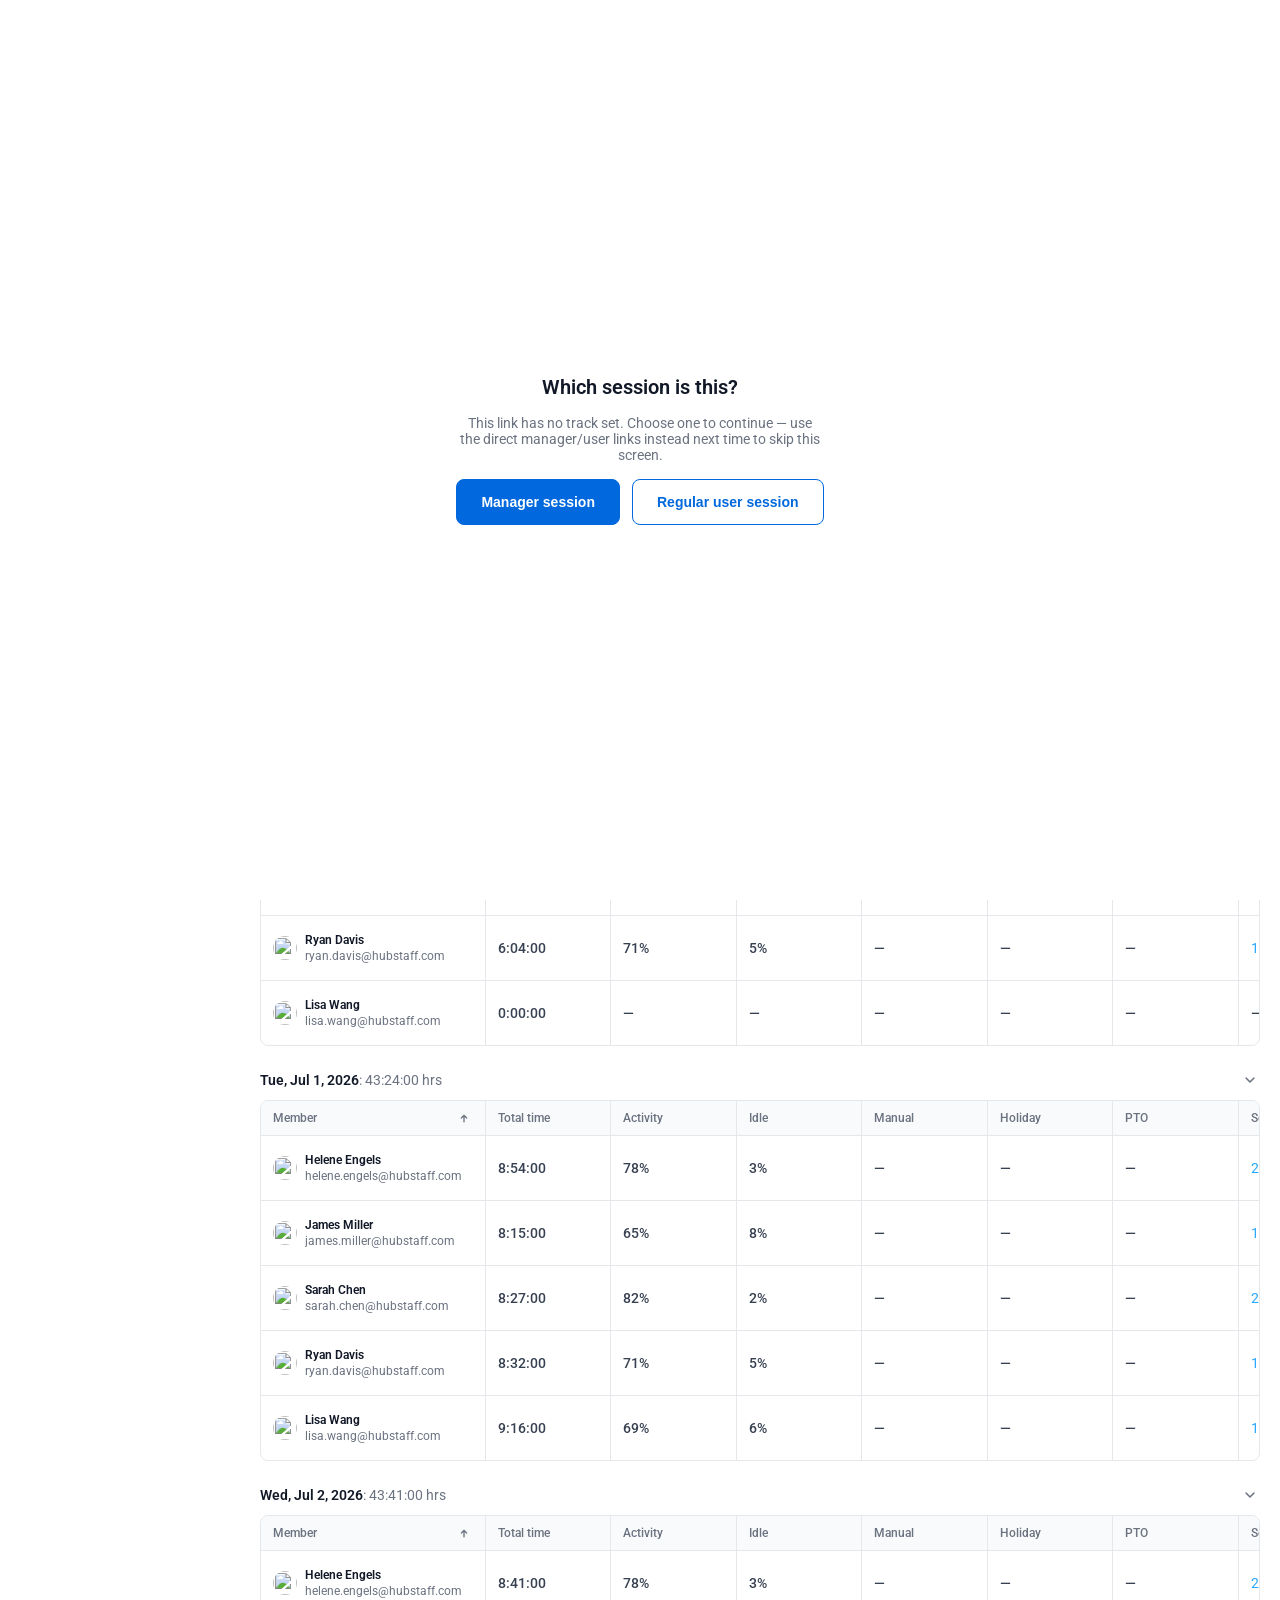
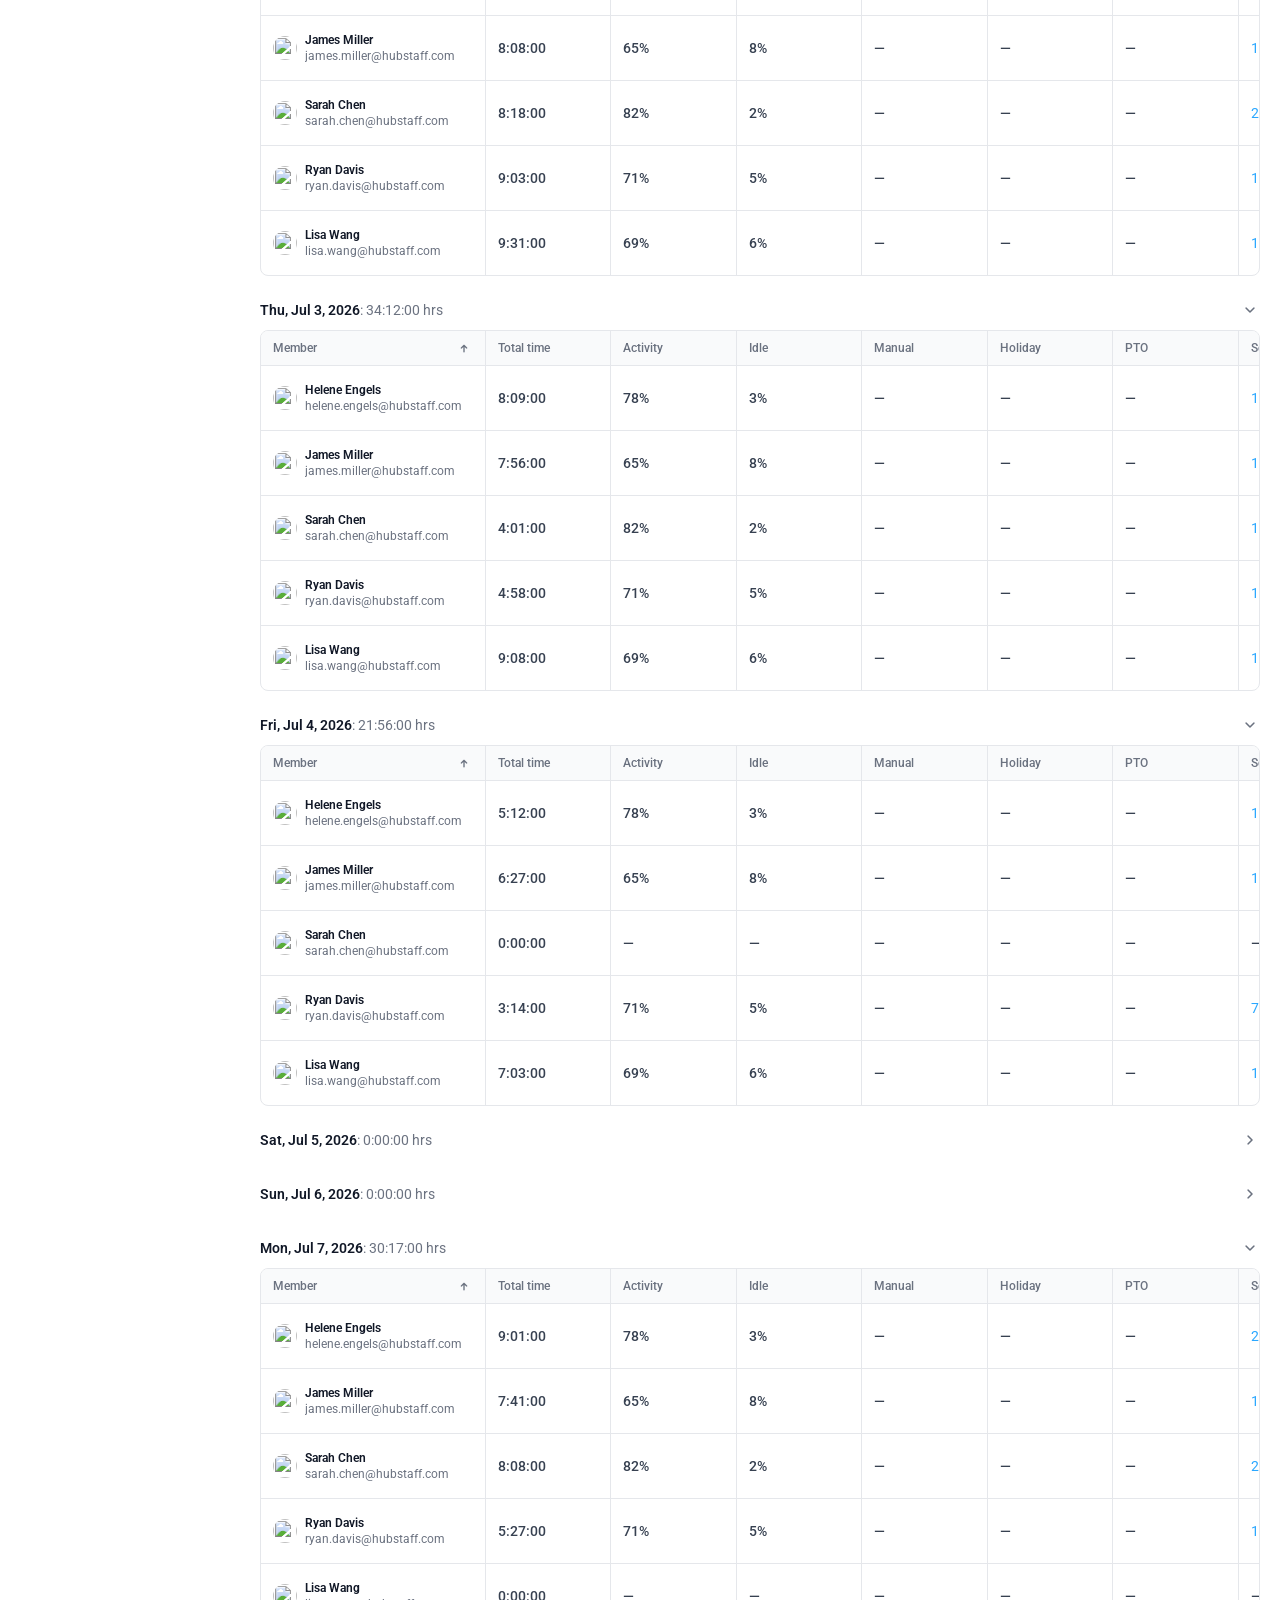
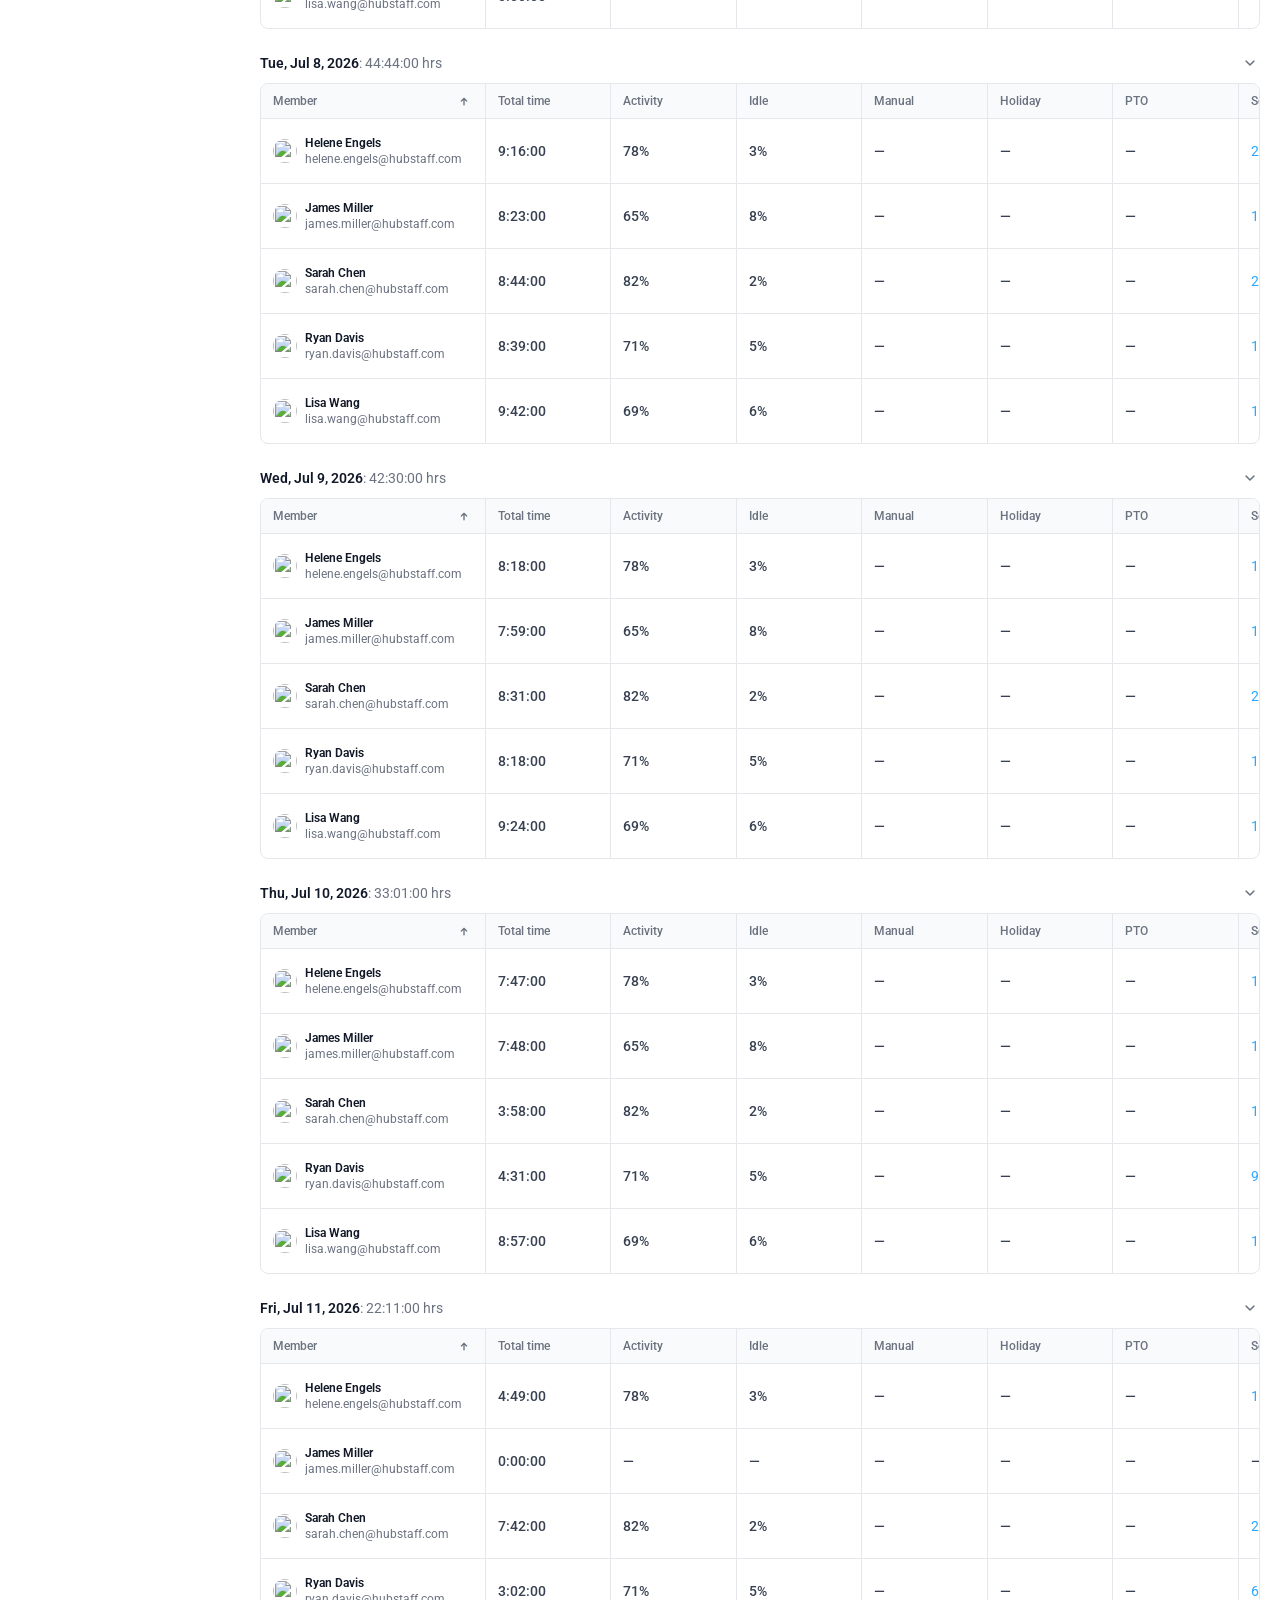
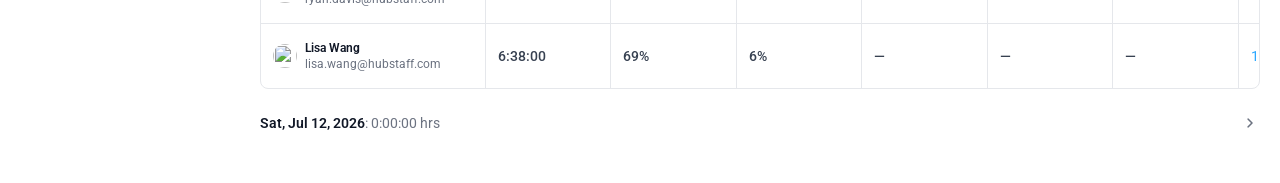
==== commit 61f4211c: "Hide Add time timeline for manager roles The timeline is the regular user's own self-service view (o" ====
--- a/index.html
+++ b/index.html
@@ -13,9 +13,9 @@
 
   <!-- Page-level styles -->
   <link rel="stylesheet" href="assets/styles.css" />
-  <link rel="stylesheet" href="assets/time-logged.css?v=32" />
-  <link rel="stylesheet" href="assets/time-logged-body.css?v=2" />
-  <link rel="stylesheet" href="assets/unified-time-modal.css" />
+  <link rel="stylesheet" href="assets/time-logged.css?v=33" />
+  <link rel="stylesheet" href="assets/time-logged-body.css?v=6" />
+  <link rel="stylesheet" href="assets/unified-time-modal.css?v=4" />
   <link rel="stylesheet" href="assets/feature-announcement.css?v=2" />
   <link rel="stylesheet" href="assets/screenshots-modal.css" />
   <link rel="stylesheet" href="assets/filters-drawer.css" />
@@ -24,7 +24,7 @@
   <link rel="stylesheet" href="assets/calendar-view.css?v=6" />
   <link rel="stylesheet" href="assets/timesheet-page.css?v=6" />
   <link rel="stylesheet" href="assets/toast.css" />
-  <link rel="stylesheet" href="assets/date-range-picker.css" />
+  <link rel="stylesheet" href="assets/date-range-picker.css?v=2" />
 </head>
 <body>
 
@@ -46,6 +46,19 @@
     };
   </script>
 
+  <!-- Shared Activity % color coding — same thresholds/classes everywhere
+       Activity shows up (individual timesheet rows, Daily/Weekly Timesheets,
+       and the Approvals pay-period table), so it reads consistently. -->
+  <script>
+    window._activityColorClass = function(pct) {
+      var n = parseFloat(pct);
+      if (isNaN(n)) return '';
+      if (n >= 60) return 'ts-activity--high';
+      if (n >= 30) return 'ts-activity--med';
+      return 'ts-activity--low';
+    };
+  </script>
+
   <!--
     The Hubstaff shell injects the top bar and sidebar into the page
     automatically. The only requirement is a wrapper with id="shell-content"
@@ -64,7 +77,7 @@
       <!-- Timesheets page header -->
       <header class="tsh-header">
         <div class="tsh-header__top">
-          <h1 class="tsh-page-title">Timesheets</h1>
+          <h1 class="tsh-page-title">Approvals</h1>
           <div class="tsh-page-actions">
             <button type="button" class="tsh-btn-primary" id="tsh-add-time-btn">Add time</button>
             <div class="tsh-icon-btns">
@@ -104,7 +117,7 @@
 
           <div class="tsh-date-nav">
             <div class="tsh-date-range" role="button" tabindex="0" aria-label="Select date range">
-              <span class="tsh-date-range__text">Sun, Nov 4, 2024 – Saturday, Nov 17, 2024</span>
+              <span class="tsh-date-range__text">Sun, Jun 29, 2026 – Saturday, Jul 12, 2026</span>
               <span class="material-symbols-rounded tsh-date-range__icon" aria-hidden="true">calendar_today</span>
             </div>
             <div class="tsh-timezone" role="button" tabindex="0" aria-label="Select timezone">
@@ -138,7 +151,7 @@
 
           <!-- Pay period table -->
           <div class="tsh-table-wrap">
-            <table class="tsh-table" aria-label="Timesheets pay periods">
+            <table class="tsh-table" aria-label="Approvals pay periods">
               <thead>
                 <tr>
                   <th class="tsh-col-check"><span class="tsh-cb" role="checkbox" aria-checked="false" tabindex="0"></span></th>
@@ -163,7 +176,7 @@
                   <td class="tsh-num"><strong>96:30</strong></td>
                   <td class="tsh-num"><strong>2:35</strong></td>
                   <td class="tsh-num"><strong>—</strong></td>
-                  <td class="tsh-num"><strong>47%</strong></td>
+                  <td class="tsh-num"><strong class="ts-activity--med">47%</strong></td>
                   <td class="tsh-amount"><strong>$6,875.35</strong></td>
                   <td></td>
                 </tr>
@@ -188,13 +201,13 @@
       <div class="tl-breadcrumb" id="tl-breadcrumb">
         <button type="button" class="tl-breadcrumb__back" id="tl-breadcrumb-btn">
           <span class="material-symbols-rounded">arrow_back</span>
-          <span class="tl-breadcrumb__label">Back</span>
+          <span class="tl-breadcrumb__label">All members</span>
         </button>
       </div>
 
       <!-- Row 1: page title + actions -->
       <div class="tl-header__top">
-        <h1 class="tl-page-title">Time logged</h1>
+        <h1 class="tl-page-title">Timesheets</h1>
         <div class="tl-page-actions">
           <button type="button" class="tl-btn-primary" id="tl-add-time-btn">Add time</button>
           <div class="tl-icon-btns">
@@ -264,7 +277,7 @@
         <!-- Right: date nav arrows + range + timezone -->
         <div class="tl-date-nav">
           <div class="tl-date-range" id="tl-date-range-btn" role="button" tabindex="0" aria-label="Select date range" aria-haspopup="true">
-            <span class="tl-date-range__text" id="tl-date-range-text">Sun, Nov 4, 2024 – Sat, Nov 17, 2024</span>
+            <span class="tl-date-range__text" id="tl-date-range-text">Sun, Jun 29, 2026 – Sat, Jul 12, 2026</span>
             <span class="material-symbols-rounded tl-date-range__icon" aria-hidden="true">calendar_today</span>
           </div>
           <!-- Date range picker popover -->
@@ -286,7 +299,7 @@
 
       <!-- ── Stats card ── -->
       <div class="ts-card">
-        <h2 class="ts-card__date">Sun, Nov 4, 2024 - Sat, Nov 17, 2024</h2>
+        <h2 class="ts-card__date">Sun, Jun 29, 2026 - Sat, Jul 12, 2026</h2>
         <div class="ts-card__body">
           <div class="ts-stats">
             <div class="ts-stat">
@@ -310,7 +323,7 @@
             </div>
             <div class="ts-stat">
               <span class="ts-stat__label">Activity</span>
-              <span class="ts-stat__value" id="ts-stat-activity">47%</span>
+              <span class="ts-stat__value ts-activity--med" id="ts-stat-activity">47%</span>
             </div>
             <div class="ts-stat">
               <span class="ts-stat__label">Overtime</span>
@@ -341,12 +354,11 @@
 
         <!-- Section header -->
         <div class="ts-daily__header">
-          <span class="ts-daily__title" id="ts-view-title">Daily time logged</span>
+          <span class="ts-daily__title" id="ts-view-title">Daily Timesheets</span>
           <div class="ts-daily__controls">
             <div class="ts-segmented" role="group" aria-label="View mode">
               <button type="button" class="ts-seg-btn ts-seg-btn--active">Daily</button>
               <button type="button" class="ts-seg-btn">Weekly</button>
-              <button type="button" class="ts-seg-btn">Monthly</button>
             </div>
             <button type="button" class="tsh-filter-btn" id="tl-member-filter-btn" aria-haspopup="true" aria-expanded="false">
               <span class="material-symbols-rounded" aria-hidden="true">filter_list</span>
@@ -361,19 +373,10 @@
           </div>
         </div>
 
-        <!-- Weekly subheader: total + contextual switch link (weekly mode) -->
+        <!-- Weekly subheader: total (weekly mode) -->
         <div class="ts-wk-subheader">
           <div class="ts-weekly-total">Total: <strong>42:19</strong></div>
-          <div class="ts-wmg-switch" id="ts-wk-toggle" role="switch" aria-checked="false" tabindex="0">
-            <span class="ts-wmg-switch__label">View grid</span>
-            <span class="ts-wmg-switch__track">
-              <span class="ts-wmg-switch__thumb"></span>
-            </span>
-          </div>
         </div>
-
-        <!-- Weekly time-grid (shown in weekly mode, grid sub-view) -->
-        <div class="ts-wkg-wrap" id="ts-wkg-wrap"></div>
 
         <!-- Weekly summary table (shown in weekly mode, table sub-view) -->
         <div class="ts-wk-table-single" id="ts-wk-table-single"></div>
@@ -390,11 +393,11 @@
         <!-- Day rows (single member) -->
         <div class="ts-days" id="ts-days-single">
 
-          <!-- Sun Nov 4 — collapsed -->
+          <!-- Sun Jun 29 — collapsed -->
           <div class="ts-day-row ts-day-row--collapsed">
             <div class="ts-day-row__header" role="button" tabindex="0" aria-expanded="false">
-              <span class="ts-day-row__date">Sun, Nov 4, 2024<span class="ts-day-row__hours">: 0:00:00 hrs</span></span>
-              <span class="material-symbols-rounded ts-day-row__notes" aria-hidden="true">notes</span>
+              <span class="ts-day-row__date">Sun, Jun 29, 2026<span class="ts-day-row__hours">: 0:00:00 hrs</span></span>
+              <span class="material-symbols-rounded ts-day-row__notes" aria-hidden="true" title="Add note">notes</span>
               <span class="material-symbols-rounded ts-day-row__chevron">expand_more</span>
             </div>
             <div class="ts-day-row__body">
@@ -402,11 +405,11 @@
             </div>
           </div>
 
-          <!-- Mon Nov 5 — expanded -->
+          <!-- Mon Jun 30 — expanded -->
           <div class="ts-day-row ts-day-row--expanded">
             <div class="ts-day-row__header" role="button" tabindex="0" aria-expanded="true">
-              <span class="ts-day-row__date">Mon, Nov 5, 2024<span class="ts-day-row__hours">: 8:08:35 hrs</span></span>
-              <span class="material-symbols-rounded ts-day-row__notes" aria-hidden="true">notes</span>
+              <span class="ts-day-row__date">Mon, Jun 30, 2026<span class="ts-day-row__hours">: 8:08:35 hrs</span></span>
+              <span class="material-symbols-rounded ts-day-row__notes" aria-hidden="true" title="Add note">notes</span>
               <span class="material-symbols-rounded ts-day-row__chevron">expand_more</span>
             </div>
 
@@ -428,12 +431,12 @@
 
               <!-- Data table -->
               <div class="ts-table-wrap">
-                <table class="ts-table" aria-label="Time entries for Mon, Nov 5 2024">
+                <table class="ts-table" aria-label="Time entries for Mon, Jun 30 2026">
                   <colgroup>
                     <col class="ts-col-check">
                     <col class="ts-col-project">
+                    <col class="ts-col-num">
                     <col class="ts-col-reason">
-                    <col class="ts-col-num">
                     <col class="ts-col-num">
                     <col class="ts-col-num">
                     <col class="ts-col-num">
@@ -445,61 +448,53 @@
                     <tr>
                       <th class="ts-col-check"><span class="ts-cb" role="checkbox" aria-checked="false" tabindex="0"></span></th>
                       <th>Project / Work order</th>
+                      <th><div class="ts-th-inner">Time spent<span class="material-symbols-rounded ts-th-sort">arrow_upward_alt</span></div></th>
                       <th>Reason</th>
                       <th><div class="ts-th-inner">Activity<span class="material-symbols-rounded ts-th-sort">arrow_upward_alt</span></div></th>
                       <th><div class="ts-th-inner">Idle<span class="material-symbols-rounded ts-th-sort">arrow_upward_alt</span></div></th>
                       <th><div class="ts-th-inner">Manual<span class="material-symbols-rounded ts-th-sort">arrow_upward_alt</span></div></th>
-                      <th><div class="ts-th-inner">Duration<span class="material-symbols-rounded ts-th-sort">arrow_upward_alt</span></div></th>
                       <th><div class="ts-th-inner">Status<span class="material-symbols-rounded ts-th-sort">arrow_upward_alt</span></div></th>
                       <th><div class="ts-th-inner">Time span<span class="material-symbols-rounded ts-th-sort">arrow_upward_alt</span></div></th>
                       <th></th>
                     </tr>
                   </thead>
                   <tbody>
-                    <tr>
-                      <td><span class="ts-cb" role="checkbox" aria-checked="false" tabindex="0"></span></td>
+                    <tr><td><span class="ts-cb" role="checkbox" aria-checked="false" tabindex="0"></span></td>
                       <td><div class="ts-project-cell"><span class="ts-avatar" style="background:#31c48d;">FE</span><span class="ts-project-name">Feldman enterprise</span></div></td>
+                      <td>2:12</td>
                       <td>--</td>
-                      <td>62%</td>
-                      <td>3%</td>
+                      <td><span class="ts-activity--high">62%</span></td><td>3%</td>
                       <td>0%</td>
-                      <td>2:12</td>
                       <td><span class="ts-badge ts-badge--billable">Billable</span></td>
                       <td class="ts-time-span">8:00 am - 10:12 am</td>
                       <td><button type="button" class="ts-actions-btn">Actions<span class="material-symbols-rounded" aria-hidden="true">expand_more</span></button></td>
                     </tr>
-                    <tr>
-                      <td><span class="ts-cb" role="checkbox" aria-checked="false" tabindex="0"></span></td>
+                    <tr><td><span class="ts-cb" role="checkbox" aria-checked="false" tabindex="0"></span></td>
                       <td><div class="ts-project-cell"><span class="ts-avatar" style="background:#ff9725;">PH</span><span class="ts-project-name">Product home</span></div></td>
+                      <td>1:42</td>
                       <td>--</td>
-                      <td>71%</td>
-                      <td>1%</td>
+                      <td><span class="ts-activity--high">71%</span></td><td>1%</td>
                       <td>0%</td>
-                      <td>1:42</td>
                       <td><span class="ts-badge ts-badge--billable">Billable</span></td>
                       <td class="ts-time-span">10:12 am - 11:54 am</td>
                       <td><button type="button" class="ts-actions-btn">Actions<span class="material-symbols-rounded" aria-hidden="true">expand_more</span></button></td>
                     </tr>
-                    <tr>
-                      <td><span class="ts-cb" role="checkbox" aria-checked="false" tabindex="0"></span></td>
+                    <tr><td><span class="ts-cb" role="checkbox" aria-checked="false" tabindex="0"></span></td>
                       <td><div class="ts-project-cell"><span class="ts-avatar" style="background:#2aa7ff;">NG</span><span class="ts-project-name">Nottingham Green</span></div></td>
+                      <td>1:06</td>
                       <td>--</td>
-                      <td>44%</td>
-                      <td>8%</td>
+                      <td><span class="ts-activity--med">44%</span></td><td>8%</td>
                       <td>0%</td>
-                      <td>1:06</td>
                       <td><span class="ts-badge ts-badge--billable">Billable</span></td>
                       <td class="ts-time-span">11:54 am - 1:00 pm</td>
                       <td><button type="button" class="ts-actions-btn">Actions<span class="material-symbols-rounded" aria-hidden="true">expand_more</span></button></td>
                     </tr>
-                    <tr>
-                      <td><span class="ts-cb" role="checkbox" aria-checked="false" tabindex="0"></span></td>
+                    <tr><td><span class="ts-cb" role="checkbox" aria-checked="false" tabindex="0"></span></td>
                       <td><div class="ts-project-cell"><span class="ts-avatar" style="background:#8b1dff;">AG</span><span class="ts-project-name">Art Gnome</span></div></td>
+                      <td>3:08</td>
                       <td>--</td>
-                      <td>38%</td>
-                      <td>4%</td>
+                      <td><span class="ts-activity--med">38%</span></td><td>4%</td>
                       <td>0%</td>
-                      <td>3:08</td>
                       <td><span class="ts-badge ts-badge--unbillable">Unbillable</span></td>
                       <td class="ts-time-span">1:00 pm - 4:08 pm</td>
                       <td><button type="button" class="ts-actions-btn">Actions<span class="material-symbols-rounded" aria-hidden="true">expand_more</span></button></td>
@@ -512,11 +507,11 @@
             </div>
           </div>
 
-          <!-- Tue Nov 6 — expanded -->
+          <!-- Tue Jul 1 — expanded -->
           <div class="ts-day-row ts-day-row--expanded">
             <div class="ts-day-row__header" role="button" tabindex="0" aria-expanded="true">
-              <span class="ts-day-row__date">Tue, Nov 6, 2024<span class="ts-day-row__hours">: 11:10:00 hrs</span></span>
-              <span class="material-symbols-rounded ts-day-row__notes" aria-hidden="true">notes</span>
+              <span class="ts-day-row__date">Tue, Jul 1, 2026<span class="ts-day-row__hours">: 11:10:00 hrs</span></span>
+              <span class="material-symbols-rounded ts-day-row__notes" aria-hidden="true" title="Add note">notes</span>
               <span class="material-symbols-rounded ts-day-row__chevron">expand_more</span>
             </div>
 
@@ -548,15 +543,15 @@
 
               <!-- Data table -->
               <div class="ts-table-wrap">
-                <table class="ts-table" aria-label="Time entries for Tue, Nov 6 2024">
+                <table class="ts-table" aria-label="Time entries for Tue, Jul 1 2026">
                   <colgroup>
                     <col class="ts-col-check">
                     <col class="ts-col-project">
+                    <col class="ts-col-num"><!-- Time spent (was Duration) -->
                     <col class="ts-col-reason">
                     <col class="ts-col-num"><!-- Activity -->
                     <col class="ts-col-num"><!-- Idle -->
                     <col class="ts-col-num"><!-- Manual -->
-                    <col class="ts-col-num"><!-- Duration -->
                     <col class="ts-col-status">
                     <col class="ts-col-time">
                     <col class="ts-col-actions">
@@ -565,11 +560,11 @@
                     <tr>
                       <th class="ts-col-check"><span class="ts-cb" role="checkbox" aria-checked="false" tabindex="0"></span></th>
                       <th>Project / Work order</th>
+                      <th><div class="ts-th-inner">Time spent<span class="material-symbols-rounded ts-th-sort">arrow_upward_alt</span></div></th>
                       <th>Reason</th>
                       <th><div class="ts-th-inner">Activity<span class="material-symbols-rounded ts-th-sort">arrow_upward_alt</span></div></th>
                       <th><div class="ts-th-inner">Idle<span class="material-symbols-rounded ts-th-sort">arrow_upward_alt</span></div></th>
                       <th><div class="ts-th-inner">Manual<span class="material-symbols-rounded ts-th-sort">arrow_upward_alt</span></div></th>
-                      <th><div class="ts-th-inner">Duration<span class="material-symbols-rounded ts-th-sort">arrow_upward_alt</span></div></th>
                       <th><div class="ts-th-inner">Status<span class="material-symbols-rounded ts-th-sort">arrow_upward_alt</span></div></th>
                       <th><div class="ts-th-inner">Time span<span class="material-symbols-rounded ts-th-sort">arrow_upward_alt</span></div></th>
                       <th></th>
@@ -577,127 +572,114 @@
                   </thead>
                   <tbody>
                     <!-- Row 1: Product home -->
-                    <tr>
-                      <td><span class="ts-cb" role="checkbox" aria-checked="false" tabindex="0"></span></td>
+                    <tr><td><span class="ts-cb" role="checkbox" aria-checked="false" tabindex="0"></span></td>
                       <td>
                         <div class="ts-project-cell">
                           <span class="ts-avatar" style="background:#ff9725;">PH</span>
                           <span class="ts-project-name">Product home</span>
                         </div>
                       </td>
+                      <td>2.55</td>
                       <td>--</td>
-                      <td>47%</td>
-                      <td>2%</td>
+                      <td><span class="ts-activity--med">47%</span></td><td>2%</td>
                       <td>0%</td>
-                      <td>2.55</td>
                       <td><span class="ts-badge ts-badge--billable">Billable</span></td>
                       <td class="ts-time-span">9:01 am - 11:35 am</td>
                       <td><button type="button" class="ts-actions-btn ts-actions-btn--active">Actions<span class="material-symbols-rounded" aria-hidden="true">expand_more</span></button></td>
                     </tr>
                     <!-- Row 2: Feldman enterprise -->
-                    <tr>
-                      <td><span class="ts-cb" role="checkbox" aria-checked="false" tabindex="0"></span></td>
+                    <tr><td><span class="ts-cb" role="checkbox" aria-checked="false" tabindex="0"></span></td>
                       <td>
                         <div class="ts-project-cell">
                           <span class="ts-avatar" style="background:#31c48d;">FE</span>
                           <span class="ts-project-name">Feldman enterprise</span>
                         </div>
                       </td>
+                      <td>1:12</td>
                       <td>--</td>
-                      <td>28%</td>
-                      <td>2%</td>
+                      <td><span class="ts-activity--low">28%</span></td><td>2%</td>
                       <td>0%</td>
-                      <td>1:12</td>
                       <td><span class="ts-badge ts-badge--billable">Billable</span></td>
                       <td class="ts-time-span">11:35 am - 12:47pm</td>
                       <td><button type="button" class="ts-actions-btn">Actions<span class="material-symbols-rounded" aria-hidden="true">expand_more</span></button></td>
                     </tr>
                     <!-- Row 3: Art Gnome (teal) -->
-                    <tr>
-                      <td><span class="ts-cb" role="checkbox" aria-checked="false" tabindex="0"></span></td>
+                    <tr><td><span class="ts-cb" role="checkbox" aria-checked="false" tabindex="0"></span></td>
                       <td>
                         <div class="ts-project-cell">
                           <span class="ts-avatar" style="background:#18d06b;">AG</span>
                           <span class="ts-project-name">Art Gnome</span>
                         </div>
                       </td>
+                      <td>1:55</td>
                       <td>--</td>
-                      <td>35%</td>
+                      <td><span class="ts-activity--med">35%</span></td><td>0%</td>
                       <td>0%</td>
-                      <td>0%</td>
-                      <td>1:55</td>
                       <td><span class="ts-badge ts-badge--unbillable">Unbillable</span></td>
                       <td class="ts-time-span">1:40 pm - 3:35 pm</td>
                       <td><button type="button" class="ts-actions-btn">Actions<span class="material-symbols-rounded" aria-hidden="true">expand_more</span></button></td>
                     </tr>
                     <!-- Row 4: Nottingham Green -->
-                    <tr>
-                      <td><span class="ts-cb" role="checkbox" aria-checked="false" tabindex="0"></span></td>
+                    <tr><td><span class="ts-cb" role="checkbox" aria-checked="false" tabindex="0"></span></td>
                       <td>
                         <div class="ts-project-cell">
                           <span class="ts-avatar" style="background:#2aa7ff;">NG</span>
                           <span class="ts-project-name">Nottingham Green</span>
                         </div>
                       </td>
+                      <td>0:45</td>
                       <td>Forgot to start/stop timer</td>
                       <td>--</td>
                       <td>0%</td>
                       <td>100%</td>
-                      <td>0:45</td>
                       <td><span class="ts-badge ts-badge--billable">Billable</span></td>
                       <td class="ts-time-span">12:55 pm - 1:40 pm</td>
                       <td><button type="button" class="ts-actions-btn">Actions<span class="material-symbols-rounded" aria-hidden="true">expand_more</span></button></td>
                     </tr>
                     <!-- Row 5: Art Gnome (purple) -->
-                    <tr>
-                      <td><span class="ts-cb" role="checkbox" aria-checked="false" tabindex="0"></span></td>
+                    <tr><td><span class="ts-cb" role="checkbox" aria-checked="false" tabindex="0"></span></td>
                       <td>
                         <div class="ts-project-cell">
                           <span class="ts-avatar" style="background:#8b1dff;">AG</span>
                           <span class="ts-project-name">Art Gnome</span>
                         </div>
                       </td>
+                      <td>0:32</td>
                       <td>--</td>
-                      <td>31%</td>
-                      <td>5%</td>
+                      <td><span class="ts-activity--med">31%</span></td><td>5%</td>
                       <td>0%</td>
-                      <td>0:32</td>
                       <td><span class="ts-badge ts-badge--unbillable">Unbillable</span></td>
                       <td class="ts-time-span">1:40 pm - 2:12 pm</td>
                       <td><button type="button" class="ts-actions-btn">Actions<span class="material-symbols-rounded" aria-hidden="true">expand_more</span></button></td>
                     </tr>
                     <!-- Row 6: Toronto Realty -->
-                    <tr>
-                      <td><span class="ts-cb" role="checkbox" aria-checked="false" tabindex="0"></span></td>
+                    <tr><td><span class="ts-cb" role="checkbox" aria-checked="false" tabindex="0"></span></td>
                       <td>
                         <div class="ts-project-cell">
                           <span class="ts-avatar" style="background:#ff9725;">TR</span>
                           <span class="ts-project-name">Toronto Realty</span>
                         </div>
                       </td>
+                      <td>2:56</td>
                       <td>--</td>
-                      <td>76%</td>
+                      <td><span class="ts-activity--high">76%</span></td><td>0%</td>
                       <td>0%</td>
-                      <td>0%</td>
-                      <td>2:56</td>
                       <td><span class="ts-badge ts-badge--billable">Billable</span></td>
                       <td class="ts-time-span">2:12 pm - 5:08 pm</td>
                       <td><button type="button" class="ts-actions-btn">Actions<span class="material-symbols-rounded" aria-hidden="true">expand_more</span></button></td>
                     </tr>
                     <!-- Row 7: Product home (partial, cut off in design) -->
-                    <tr>
-                      <td><span class="ts-cb" role="checkbox" aria-checked="false" tabindex="0"></span></td>
+                    <tr><td><span class="ts-cb" role="checkbox" aria-checked="false" tabindex="0"></span></td>
                       <td>
                         <div class="ts-project-cell">
                           <span class="ts-avatar" style="background:#ff9725;">PH</span>
                           <span class="ts-project-name">Product home</span>
                         </div>
                       </td>
+                      <td>0:55</td>
                       <td>--</td>
-                      <td>47%</td>
+                      <td><span class="ts-activity--med">47%</span></td><td>0%</td>
                       <td>0%</td>
-                      <td>0%</td>
-                      <td>0:55</td>
                       <td><span class="ts-badge ts-badge--billable">Billable</span></td>
                       <td class="ts-time-span">9:01 am -</td>
                       <td><button type="button" class="ts-actions-btn">Actions<span class="material-symbols-rounded" aria-hidden="true">expand_more</span></button></td>
@@ -709,7 +691,7 @@
               <div class="ts-weekly-body"></div>
 
             </div><!-- /ts-day-row__body -->
-          </div><!-- /Tue Nov 6 -->
+          </div><!-- /Tue Jul 1 -->
 
         </div><!-- /ts-days -->
 
@@ -750,25 +732,6 @@
 
   <script>
   (function () {
-    /* Monthly time logged isn't built yet — every "Monthly" segmented tab
-       (single-member, multi-member, and the calendar-mode header variants)
-       renders disabled with a "Soon" badge and tooltip instead of opening
-       the month calendar grid. The badge is a persistent, always-visible
-       signal (not just a hover tooltip) since disabled-looking controls
-       don't invite hovering, and hover doesn't exist on touch. Native
-       `disabled` blocks click handlers outright, so callers don't need
-       their own guards. */
-    window._markMonthlyDisabled = function(root) {
-      (root || document).querySelectorAll('.ts-seg-btn, .tl-seg-btn').forEach(function(btn) {
-        if (btn.textContent.trim() === 'Monthly') {
-          btn.disabled = true;
-          btn.title = 'Monthly view — coming soon';
-          btn.innerHTML = 'Monthly<span class="tl-tab-soon-badge">Soon</span>';
-        }
-      });
-    };
-    window._markMonthlyDisabled(document);
-
     /* ── Project registry ── */
     var PROJECTS = {
       fe: { name: 'Feldman enterprise', color: '#31c48d' },
@@ -780,7 +743,7 @@
 
     /* ── Entry data per date ── */
     var ALL_DATA = {
-      '2024-11-05': [
+      '2026-06-30': [
         { proj: 'fe', start: '8:00 am',  end: '10:12 am', min: 132 },
         { proj: 'ph', start: '10:12 am', end: '11:54 am', min: 102 },
         { proj: 'ng', start: '11:54 am', end: '1:00 pm',  min: 66  },
@@ -788,7 +751,7 @@
         { proj: 'ph', start: '4:10 pm',  end: '4:13 pm',  min: 3, short: true },
         { proj: 'fe', start: '4:14 pm',  end: '4:17 pm',  min: 3, short: true },
       ],
-      '2024-11-06': [
+      '2026-07-01': [
         { proj: 'ph', start: '9:01 am',  end: '11:35 am', min: 154 },
         { proj: 'fe', start: '11:35 am', end: '12:47 pm', min: 72  },
         { proj: 'ng', start: '12:55 pm', end: '1:40 pm',  min: 45  },
@@ -796,45 +759,45 @@
         { proj: 'tr', start: '2:12 pm',  end: '5:08 pm',  min: 176 },
         { proj: 'ph', start: '5:10 pm',  end: '5:14 pm',  min: 4, short: true },
       ],
-      '2024-11-07': [
+      '2026-07-02': [
         { proj: 'ph', start: '9:00 am',  end: '12:42 pm', min: 222 },
         { proj: 'ag', start: '1:30 pm',  end: '3:00 pm',  min: 90  },
         { proj: 'ng', start: '3:10 pm',  end: '3:12 pm',  min: 2, short: true },
       ],
-      '2024-11-08': [
+      '2026-07-03': [
         { proj: 'ph', start: '8:00 am',  end: '4:00 pm',  min: 480 },
       ],
-      '2024-11-09': [
+      '2026-07-04': [
         { proj: 'fe', start: '8:30 am',  end: '11:30 am', min: 180 },
         { proj: 'ng', start: '11:30 am', end: '1:30 pm',  min: 120 },
         { proj: 'ag', start: '2:00 pm',  end: '4:25 pm',  min: 145 },
         { proj: 'ph', start: '4:26 pm',  end: '4:30 pm',  min: 4, short: true },
       ],
-      '2024-11-10': [
+      '2026-07-05': [
         { proj: 'ph', start: '10:00 am', end: '12:11 pm', min: 131 },
       ],
-      '2024-11-12': [
+      '2026-07-07': [
         { proj: 'fe', start: '8:00 am',  end: '12:00 pm', min: 240 },
         { proj: 'ag', start: '1:00 pm',  end: '4:44 pm',  min: 224 },
         { proj: 'tr', start: '4:45 pm',  end: '4:47 pm',  min: 2, short: true },
       ],
-      '2024-11-13': [
+      '2026-07-08': [
         { proj: 'ng', start: '8:30 am',  end: '2:00 pm',  min: 330 },
         { proj: 'ph', start: '2:00 pm',  end: '6:52 pm',  min: 292 },
       ],
-      '2024-11-14': [
+      '2026-07-09': [
         { proj: 'ag', start: '9:00 am',  end: '1:00 pm',  min: 240 },
         { proj: 'tr', start: '1:30 pm',  end: '4:25 pm',  min: 175 },
       ],
-      '2024-11-15': [
+      '2026-07-10': [
         { proj: 'fe', start: '8:00 am',  end: '4:30 pm',  min: 510 },
       ],
-      '2024-11-16': [
+      '2026-07-11': [
         { proj: 'ng', start: '9:00 am',  end: '12:00 pm', min: 180 },
         { proj: 'ag', start: '1:00 pm',  end: '4:48 pm',  min: 228 },
         { proj: 'fe', start: '4:48 pm',  end: '4:51 pm',  min: 3, short: true },
       ],
-      '2024-11-17': [
+      '2026-07-12': [
         { proj: 'fe', start: '9:00 am',  end: '12:25 pm', min: 205 },
       ],
     };
@@ -858,23 +821,23 @@
         Lisa    — Backend: compressed week (no Mon), very long Tue–Thu, light Fri
     */
     var MEMBER_DATA = {
-      /* week 1: Nov 4–10 */
-      '2024-11-04': { he: 142, jm: 0,   sc: 0,   rd: 0,   lw: 0,   ob: 142 }, /* Sun — Helene checks in */
-      '2024-11-05': { he: 518, jm: 482, sc: 471, rd: 364, lw: 0,   ob: 518 }, /* Mon */
-      '2024-11-06': { he: 534, jm: 495, sc: 507, rd: 512, lw: 556, ob: 534 }, /* Tue */
-      '2024-11-07': { he: 521, jm: 488, sc: 498, rd: 543, lw: 571, ob: 521 }, /* Wed */
-      '2024-11-08': { he: 489, jm: 476, sc: 241, rd: 298, lw: 548, ob: 489 }, /* Thu */
-      '2024-11-09': { he: 312, jm: 387, sc: 0,   rd: 194, lw: 423, ob: 312 }, /* Fri */
-      '2024-11-10': { he: 0,   jm: 0,   sc: 0,   rd: 0,   lw: 0,   ob: 0   }, /* Sat */
-
-      /* week 2: Nov 11–17 */
-      '2024-11-11': { he: 0,   jm: 0,   sc: 0,   rd: 0,   lw: 0,   ob: 0   }, /* Sun */
-      '2024-11-12': { he: 541, jm: 461, sc: 488, rd: 327, lw: 0,   ob: 541 }, /* Mon */
-      '2024-11-13': { he: 556, jm: 503, sc: 524, rd: 519, lw: 582, ob: 556 }, /* Tue */
-      '2024-11-14': { he: 498, jm: 479, sc: 511, rd: 498, lw: 564, ob: 498 }, /* Wed */
-      '2024-11-15': { he: 467, jm: 468, sc: 238, rd: 271, lw: 537, ob: 467 }, /* Thu */
-      '2024-11-16': { he: 289, jm: 0,   sc: 462, rd: 182, lw: 398, ob: 289 }, /* Fri */
-      '2024-11-17': { he: 0,   jm: 0,   sc: 0,   rd: 0,   lw: 0,   ob: 0   }, /* Sat */
+      /* week 1: Jun 29–Jul 5 */
+      '2026-06-29': { he: 142, jm: 0,   sc: 0,   rd: 0,   lw: 0,   ob: 142 }, /* Sun — Helene checks in */
+      '2026-06-30': { he: 518, jm: 482, sc: 471, rd: 364, lw: 0,   ob: 518 }, /* Mon */
+      '2026-07-01': { he: 534, jm: 495, sc: 507, rd: 512, lw: 556, ob: 534 }, /* Tue */
+      '2026-07-02': { he: 521, jm: 488, sc: 498, rd: 543, lw: 571, ob: 521 }, /* Wed */
+      '2026-07-03': { he: 489, jm: 476, sc: 241, rd: 298, lw: 548, ob: 489 }, /* Thu */
+      '2026-07-04': { he: 312, jm: 387, sc: 0,   rd: 194, lw: 423, ob: 312 }, /* Fri */
+      '2026-07-05': { he: 0,   jm: 0,   sc: 0,   rd: 0,   lw: 0,   ob: 0   }, /* Sat — today */
+
+      /* week 2: Jul 6–12 */
+      '2026-07-06': { he: 0,   jm: 0,   sc: 0,   rd: 0,   lw: 0,   ob: 0   }, /* Sun */
+      '2026-07-07': { he: 541, jm: 461, sc: 488, rd: 327, lw: 0,   ob: 541 }, /* Mon */
+      '2026-07-08': { he: 556, jm: 503, sc: 524, rd: 519, lw: 582, ob: 556 }, /* Tue */
+      '2026-07-09': { he: 498, jm: 479, sc: 511, rd: 498, lw: 564, ob: 498 }, /* Wed */
+      '2026-07-10': { he: 467, jm: 468, sc: 238, rd: 271, lw: 537, ob: 467 }, /* Thu */
+      '2026-07-11': { he: 289, jm: 0,   sc: 462, rd: 182, lw: 398, ob: 289 }, /* Fri */
+      '2026-07-12': { he: 0,   jm: 0,   sc: 0,   rd: 0,   lw: 0,   ob: 0   }, /* Sat */
     };
 
     var MONTHS = ['January','February','March','April','May','June','July','August','September','October','November','December'];
@@ -882,8 +845,8 @@
     var MAX_CHIPS = 3;
     var MAX_MEMBER_ROWS = 4;
 
-    var currentYear  = 2024;
-    var currentMonth = 10;
+    var currentYear  = 2026;
+    var currentMonth = 6;
 
     function pad(n) { return String(n).padStart(2, '0'); }
     function dkey(y, m, d) { return y + '-' + pad(m + 1) + '-' + pad(d); }
@@ -1042,19 +1005,14 @@
       var segBtns = document.querySelectorAll('.ts-daily .ts-seg-btn');
 
       daily.classList.remove('ts-daily--calendar-mode', 'ts-daily--weekly-mode');
-      title.textContent = 'Daily time logged';
+      title.textContent = 'Daily Timesheets';
       segBtns.forEach(function (b) { b.classList.remove('ts-seg-btn--active'); });
       segBtns[0].classList.add('ts-seg-btn--active');
-
-      var parts = key.split('-');
-      var d = new Date(+parts[0], +parts[1] - 1, +parts[2]);
-      var dayNum = d.getDate();
 
       var rows = document.querySelectorAll('.ts-day-row');
       var target = null;
       rows.forEach(function (row) {
-        var dateEl = row.querySelector('.ts-day-row__date');
-        if (dateEl && dateEl.textContent.indexOf(', Nov ' + dayNum + ',') !== -1) target = row;
+        if (row.getAttribute('data-date') === key) target = row;
       });
 
       if (target) {
@@ -1366,7 +1324,7 @@
   </script>
 
   <!-- Shell library (top bar + sidebar + collapse/expand) -->
-  <script src="assets/hubstaff-shell.js?v=2"></script>
+  <script src="assets/hubstaff-shell.js?v=3"></script>
 
   <!-- Boot the shell -->
   <script src="assets/layout.js"></script>
@@ -1462,7 +1420,7 @@
       status: 'unpaid'
     };
 
-    var PAY_PERIOD = 'Nov 4 – Nov 17, 2024';
+    var PAY_PERIOD = 'Jun 29 – Jul 12, 2026';
 
     function initials(name) {
       return name.split(' ').map(function(w) { return w[0]; }).join('').toUpperCase();
@@ -1504,7 +1462,7 @@
           '<td class="tsh-num">' + m.regular + '</td>',
           '<td class="tsh-num">' + m.manual + '</td>',
           '<td class="tsh-num">' + m.overtime + '</td>',
-          '<td class="tsh-num">' + m.activity + '</td>',
+          '<td class="tsh-num"><span class="' + window._activityColorClass(m.activity) + '">' + m.activity + '</span></td>',
           '<td class="tsh-amount">' + m.amount + '</td>',
           '<td>' + statusHTML(m.status) + '</td>',
         ].join('');
@@ -1538,30 +1496,46 @@
   <!-- ── Sidebar sub-nav wiring: switch between page views ── -->
   <script>
   (function() {
+    /* Keyed off fixed DOM position rather than label text, so this doesn't
+       depend on the two sub-items' names staying distinct.
+       [0] = Timesheets (was "Time logged" — the feature this prototype tests)
+       [1] = Approvals (pay-period / approvals table) */
+    function timesheetsSubItems() {
+      var navBtn = document.querySelector('.hs-nav-item[data-key="timesheets"]');
+      var group = navBtn && navBtn.closest('.hs-nav-group');
+      return group ? group.querySelectorAll('.hs-sub-item') : [];
+    }
+    window._timesheetsSubItems = timesheetsSubItems;
+
+    function setActiveSubItem(target) {
+      timesheetsSubItems().forEach(function(s) { s.classList.remove('active'); });
+      if (target) target.classList.add('active');
+    }
+    window._setActiveTimesheetsSubItem = setActiveSubItem;
+
     /* Wire sub-nav clicks once the shell has rendered */
     function wireSidebarNav() {
-      document.querySelectorAll('#hs-sidebar .hs-sub-item').forEach(function(el) {
-        el.addEventListener('click', function(e) {
-          var label = el.textContent.trim();
-
-          if (label === 'Timesheets') {
-            e.preventDefault();
-            window._navigateToTimesheets();
-            /* Update active state */
-            document.querySelectorAll('#hs-sidebar .hs-sub-item').forEach(function(s) { s.classList.remove('active'); });
-            el.classList.add('active');
-            if (window._daSetContext) window._daSetContext('timesheets');
-          } else if (label === 'Time logged') {
-            e.preventDefault();
-            document.getElementById('view-timesheets').classList.remove('ts-page--active');
-            document.getElementById('view-time-logged').classList.remove('ts-page--hidden');
-            /* Update active state */
-            document.querySelectorAll('#hs-sidebar .hs-sub-item').forEach(function(s) { s.classList.remove('active'); });
-            el.classList.add('active');
-            if (window._daSetContext) window._daSetContext('time-logged');
-          }
+      var subs = timesheetsSubItems();
+      var timeLoggedItem = subs[0];
+      var payPeriodItem  = subs[1];
+
+      if (timeLoggedItem) {
+        timeLoggedItem.addEventListener('click', function(e) {
+          e.preventDefault();
+          document.getElementById('view-timesheets').classList.remove('ts-page--active');
+          document.getElementById('view-time-logged').classList.remove('ts-page--hidden');
+          setActiveSubItem(timeLoggedItem);
+          if (window._daSetContext) window._daSetContext('time-logged');
         });
-      });
+      }
+      if (payPeriodItem) {
+        payPeriodItem.addEventListener('click', function(e) {
+          e.preventDefault();
+          window._navigateToTimesheets();
+          setActiveSubItem(payPeriodItem);
+          if (window._daSetContext) window._daSetContext('timesheets');
+        });
+      }
     }
 
     /* Shell renders synchronously — wire immediately */
@@ -1581,6 +1555,20 @@
       header.addEventListener('keydown', function(e) {
         if (e.key === 'Enter' || e.key === ' ') { e.preventDefault(); header.click(); }
       });
+    });
+  </script>
+
+  <!-- ── Individual timesheet page: whole row is clickable (not just the
+       time span) — delegated on #view-time-logged so it also covers rows
+       rebuilt by renderSingleMemberDaily() when the member/date changes. ── -->
+  <script>
+    document.getElementById('view-time-logged').addEventListener('click', function(e) {
+      var row = e.target.closest('.ts-table tbody tr');
+      if (!row) return;
+      /* Checkbox keeps its own selection behaviour; the Actions button will
+         get its own menu later — neither should also fire the row click. */
+      if (e.target.closest('.ts-cb, .ts-actions-btn')) return;
+      if (window._showToast) window._showToast('Editing time entries is coming soon', 'success');
     });
   </script>
 
@@ -1617,7 +1605,7 @@
           <div class="fa-slide-body">
             <span class="fa-eyebrow">New</span>
             <h2 class="fa-title" id="fa-title">See and filter your whole team in one view</h2>
-            <p class="fa-desc">The multi-member table shows everyone's logged hours, activity, and screenshots side by side. Narrow it down to a specific team or one or more people using the filters at the top — updates instantly, right where you are.</p>
+            <p class="fa-desc">See everyone's logged hours, activity, and screenshots side by side — filter down to a team or specific people anytime.</p>
           </div>
         </div>
 
@@ -1646,7 +1634,7 @@
           <div class="fa-slide-body">
             <span class="fa-eyebrow">New</span>
             <h2 class="fa-title">Click a member for the full breakdown</h2>
-            <p class="fa-desc">Click a member's name to open their day-by-day time log — project splits, activity, and screenshots included. Click a specific date and it deep-links straight there.</p>
+            <p class="fa-desc">Click a member's name to open their day-by-day time log — project splits, activity, and screenshots included.</p>
           </div>
         </div>
       </div>
@@ -1924,7 +1912,7 @@
         <!-- Members section (shown for users with permissions) -->
         <div class="utm-section utm-members-section" id="utm-members-section">
           <p class="utm-section-title">Members</p>
-          <div class="utm-field-label">ADD MEMBERS OR TEAMS *</div>
+          <div class="utm-field-label">ADD MULTIPLE MEMBERS OR TEAMS *</div>
           <div class="utm-members-row">
             <div class="utm-select" role="combobox" tabindex="0" id="utm-teams-select">
               <div class="utm-select__inner">
@@ -1942,10 +1930,26 @@
           <p class="utm-members-hint">Members who have already been paid for the selected time span will not appear.</p>
         </div>
 
-        <!-- Single member display (locked — no permissions or single view) -->
+        <!-- Single member display (locked — no permissions, self-service) -->
         <div class="utm-member-display" id="utm-member-display" hidden>
           <span class="utm-member-display__avatar" id="utm-member-display-avatar"></span>
           <span class="utm-member-display__name" id="utm-member-display-name"></span>
+        </div>
+
+        <!-- Single-member reassign select (mode: single — a manager adding
+             time for one specific member from that member's own page).
+             Pre-filled with that member; clicking it reassigns to a
+             different single member — no multi-select here (per Figma:
+             node 7695:71455). Shared across the Time log / Work break
+             tabs, same as utm-member-display above. -->
+        <div class="utm-single-member-section" id="utm-single-member-section" hidden>
+          <div class="utm-field-label">Members</div>
+          <div class="utm-select" role="combobox" tabindex="0" id="utm-single-member-select">
+            <div class="utm-select__inner" id="utm-single-member-select-inner">
+              <span class="utm-select__placeholder">Select a member</span>
+            </div>
+            <span class="material-symbols-rounded utm-select__chevron">keyboard_arrow_down</span>
+          </div>
         </div>
 
         <!-- Work break: Members section (single dropdown) -->
@@ -2012,8 +2016,11 @@
             </div>
           </div>
 
-          <!-- Timeline visualization -->
-          <div class="utm-timeline">
+          <!-- Timeline visualization — self-service ("locked" mode) only:
+               one person, one entry, so a single day timeline makes sense.
+               Managers get "Add time span" (below) instead, for one or
+               several entries across one or more people. -->
+          <div class="utm-timeline" id="utm-timeline" hidden>
             <div class="utm-timeline__track">
               <div class="utm-timeline__segment" style="left:58.33%;width:4.17%;"></div>
             </div>
@@ -2410,6 +2417,7 @@
       selectedTeams:   new Set(),
       selectedMembers: new Set(),
       prefilledMember: null,   /* set by single-mode open */
+      singleMember:    null,   /* mode: single — the one member this "Add time" is scoped to */
       selectedProject: null,
       selectedTodo:    null,
       selectedReason:  null,
@@ -2424,10 +2432,19 @@
       if (inner) renderMemberChips(inner, utm.selectedMembers, utm.prefilledMember);
     };
 
+    /* Expose so openUnifiedModal can clear any single-mode prefill / stale
+       selections left over from a previous time this modal instance was
+       opened, when it opens fresh in multi/batch mode. */
+    window._utmClearMemberSelection = function() {
+      utm.prefilledMember = null;
+      utm.selectedMembers.clear();
+    };
+
     window._utmReset = function() {
       utm.selectedTeams.clear();
       utm.selectedMembers.clear();
       utm.prefilledMember = null;
+      utm.singleMember = null;
       utm.selectedProject = null;
       utm.selectedTodo    = null;
       utm.selectedReason  = null;
@@ -2443,6 +2460,7 @@
       if (td) td.innerHTML = '<span class="utm-select__placeholder">Select a to-do / job</span>';
       if (rs) rs.innerHTML = '<span class="utm-select__placeholder">Why are you adding this time entry?</span>';
       if (typeof renderWbMemberSelection === 'function') renderWbMemberSelection(null);
+      if (typeof renderSingleMemberSelection === 'function') renderSingleMemberSelection(null);
     };
 
     /* ── Teams select ── */
@@ -2544,7 +2562,13 @@
           var checked = utm.selectedMembers.has(m.id)
             || (utm.prefilledMember && utm.prefilledMember.id === m.id);
           list.appendChild(listItem(avatarEl(m, 24), m.name, checked, function() {
-            utm.prefilledMember = null;
+            /* Migrate the prefilled member into the real selection set first
+               — otherwise picking a second person silently drops the one
+               that was pre-loaded from the page instead of adding to it. */
+            if (utm.prefilledMember) {
+              utm.selectedMembers.add(utm.prefilledMember.id);
+              utm.prefilledMember = null;
+            }
             if (utm.selectedMembers.has(m.id)) utm.selectedMembers.delete(m.id);
             else utm.selectedMembers.add(m.id);
             renderMemberChips(membersInner, utm.selectedMembers, null);
@@ -2613,6 +2637,68 @@
         var container = document.createElement('div');
         container.appendChild(frag);
         makePopup(wbMemberAnchor, container, { width: wbMemberAnchor.offsetWidth });
+      });
+    }
+
+    /* ── Single-member reassign select (mode: single) — single-select, same
+       pattern as the Work break member select above: picking a member
+       immediately replaces the current one and closes the popup. ── */
+    var singleMemberAnchor = document.getElementById('utm-single-member-select');
+    var singleMemberInner  = document.getElementById('utm-single-member-select-inner');
+
+    function renderSingleMemberSelection(member) {
+      singleMemberInner.innerHTML = '';
+      if (!member) {
+        var ph = document.createElement('span');
+        ph.className = 'utm-select__placeholder';
+        ph.textContent = 'Select a member';
+        singleMemberInner.appendChild(ph);
+        return;
+      }
+      var chip = document.createElement('span');
+      chip.className = 'utm-member-chip';
+      chip.appendChild(avatarEl(member, 22));
+      var nm = document.createElement('span');
+      nm.className = 'utm-member-chip__name';
+      nm.textContent = member.name;
+      chip.appendChild(nm);
+      singleMemberInner.appendChild(chip);
+    }
+
+    /* Expose so openUnifiedModal can pre-fill / reset this member */
+    window._utmSetSingleMember = function(member) {
+      utm.singleMember = member;
+      renderSingleMemberSelection(member);
+    };
+
+    if (singleMemberAnchor) {
+      singleMemberAnchor.addEventListener('click', function(e) {
+        e.stopPropagation();
+        var frag = document.createDocumentFragment();
+        var s = searchInput('Search members', renderSingleMemberList);
+        frag.appendChild(s.wrap);
+        var list = document.createElement('div');
+        list.style.cssText = 'padding:4px 0;';
+
+        function renderSingleMemberList(q) {
+          list.innerHTML = '';
+          var filtered = q ? MEMBERS.filter(function(m) {
+            return m.name.toLowerCase().indexOf(q.toLowerCase()) !== -1;
+          }) : MEMBERS;
+          filtered.forEach(function(m) {
+            var checked = utm.singleMember && utm.singleMember.id === m.id;
+            list.appendChild(listItem(avatarEl(m, 24), m.name, checked, function() {
+              window._utmSetSingleMember(m);
+              closeActivePopup();
+            }));
+          });
+        }
+        renderSingleMemberList('');
+        frag.appendChild(list);
+
+        var container = document.createElement('div');
+        container.appendChild(frag);
+        makePopup(singleMemberAnchor, container, { width: singleMemberAnchor.offsetWidth });
       });
     }
 
@@ -2759,18 +2845,6 @@
       setTimeout(window._utmReset || function() {}, 150);
     });
 
-    /* ── Update openUnifiedModal to pass prefill to utm state ── */
-    var _origOpen = window._openAddTimeModal;
-    window._openAddTimeModal = function(mode, memberData) {
-      if (_origOpen) _origOpen(mode, memberData);
-      if (mode === 'single' && memberData) {
-        if (window._utmSetPrefill) window._utmSetPrefill(memberData);
-      } else if (mode === 'multi' || mode === 'locked') {
-        utm.prefilledMember = null;
-        utm.selectedMembers.clear();
-      }
-    };
-
     /* ── Time span interactivity ── */
     (function() {
       var timespans  = document.getElementById('utm-timespans');
@@ -2801,8 +2875,9 @@
         var rows = timespans.querySelectorAll('.utm-span-row');
         var totalMins = 0;
 
-        /* Clear timeline segments */
-        track.innerHTML = '';
+        /* Clear timeline segments (locked mode only — track is null/unused
+           otherwise, but always exists in the DOM so this is safe). */
+        if (track) track.innerHTML = '';
 
         rows.forEach(function(row) {
           var fromIn = row.querySelector('.utm-from-input');
@@ -2819,7 +2894,7 @@
           totalMins += diff;
 
           /* Timeline segment */
-          if (fromM !== null && toM !== null && diff > 0) {
+          if (track && fromM !== null && toM !== null && diff > 0) {
             var startPct = ((fromM - DAY_START * 60) / DAY_MINS) * 100;
             var widthPct = (diff / DAY_MINS) * 100;
             startPct = Math.max(0, Math.min(100, startPct));
@@ -2871,6 +2946,10 @@
       /* Wire initial row */
       timespans.querySelectorAll('.utm-span-row').forEach(wireRow);
       recalc();
+
+      /* Exposed so openUnifiedModal can redraw the timeline the moment
+         locked mode opens, not just after the next span edit. */
+      window._utmRecalcTimeSpans = recalc;
 
       /* Add time span */
       addSpanBtn.addEventListener('click', function() {
@@ -2954,12 +3033,13 @@
       var utmMemberDisp  = document.getElementById('utm-member-display');
       var utmDispAvatar  = document.getElementById('utm-member-display-avatar');
       var utmDispName    = document.getElementById('utm-member-display-name');
+      var utmSingleMemberSec = document.getElementById('utm-single-member-section');
       var utmMembersInner = document.getElementById('utm-members-select-inner');
       var utmBatchPill   = document.getElementById('utm-batch-pill');
       var utmAddSpanBtn  = document.getElementById('utm-add-span-btn');
       var utmBillableToggle = document.getElementById('utm-billable-toggle');
       var utmBillableText   = document.getElementById('utm-billable-text');
-      var utmTimeline    = document.querySelector('.utm-timeline');
+      var utmTimeline    = document.getElementById('utm-timeline');
       var utmTimeFooter  = document.getElementById('utm-time-footer');
 
       /* mode: 'multi' | 'single' | 'locked'
@@ -3001,29 +3081,57 @@
         utmTabWB.classList.toggle('utm-tab--disabled', wbUnavailable);
         utmTabWB.setAttribute('aria-disabled', String(wbUnavailable));
         utmTabWB.title = wbUnavailable ? 'Work breaks for multiple members at once — coming soon' : '';
-        /* The per-span timeline visualization only makes sense for a single
-           person's day — with multiple members selected there's no one
-           timeline to show, so hide it in multi mode. */
-        if (utmTimeline) utmTimeline.hidden = (mode === 'multi');
-
-        if (mode === 'locked' || mode === 'single') {
-          /* Regular user, or manager viewing one specific member — this
-             modal can only ever add time for that one person here, so show
+
+        if (mode === 'locked') {
+          /* Genuine self-service — a regular user adding their own time —
+             this modal can only ever add time for that one person, so show
              a read-only avatar+name instead of an editable member picker
-             (per Figma: node 7812:84151). A single person can only have one
-             time entry per "Add time" here — batch/multi-span add is a
-             multi-member-only capability — so hide "Add time span" and
-             collapse back to one row. */
+             (per Figma: node 7812:84151). */
           showMemberDisplay(memberData);
+          utmSingleMemberSec.hidden = true;
+          if (window._utmClearMemberSelection) window._utmClearMemberSelection();
+        } else if (mode === 'single') {
+          /* A manager adding time for one specific member from that
+             member's own page — pre-filled with that member, but reassignable
+             to a different single member. No multi-select here — that's the
+             "multi"/"batch" all-members flow's own experience (per Figma:
+             node 7695:71455). */
+          utmMemberDisp.hidden = true;
+          utmMembersSec.hidden = true;
+          utmBatchPill.hidden = true;
+          utmSingleMemberSec.hidden = false;
+          if (window._utmSetSingleMember) window._utmSetSingleMember(memberData);
+          if (window._utmClearMemberSelection) window._utmClearMemberSelection();
+        } else {
+          /* multi/batch — manager selecting from all members, uses the
+             "Add multiple members or teams" picker (per Figma: node
+             7868:58501). */
+          utmMemberDisp.hidden = true;
+          utmSingleMemberSec.hidden = true;
+          utmMembersSec.hidden = false;
+          utmBatchPill.hidden = false;
+          if (window._utmClearMemberSelection) window._utmClearMemberSelection();
+          utmMembersInner.innerHTML = '<span class="utm-select__placeholder">Select members</span>';
+        }
+
+        /* Only genuine self-service (a regular member adding their own time,
+           "locked" mode) is limited to one time entry. A manager adding time
+           for someone else — whether that's one specific person ("single")
+           or several ("multi"/"batch") — can add multiple time slots in one
+           save, so "Add time span" stays available. */
+        if (mode === 'locked') {
           utmAddSpanBtn.hidden = true;
           if (window._utmResetToSingleSpan) window._utmResetToSingleSpan();
         } else {
           utmAddSpanBtn.hidden = false;
-          /* multi — empty member selects */
-          utmMemberDisp.hidden = true;
-          utmMembersSec.hidden = false;
-          utmBatchPill.hidden = false;
-          utmMembersInner.innerHTML = '<span class="utm-select__placeholder">Select members</span>';
+        }
+
+        /* Timeline is the regular user's own self-service view (one person,
+           one entry) — not shown for a manager, whether they're scoped to
+           one specific member ("single") or several ("multi"/"batch"). */
+        if (utmTimeline) {
+          utmTimeline.hidden = (mode !== 'locked');
+          if (mode === 'locked' && window._utmRecalcTimeSpans) window._utmRecalcTimeSpans();
         }
 
         /* Pre-fill WB member dropdown */
@@ -3060,15 +3168,22 @@
       function switchToTimeLog() {
         utmTabTL.classList.add('utm-tab--active');
         utmTabWB.classList.remove('utm-tab--active');
-        var isLockedOrSingleTL = (utmOverlay.dataset.mode === 'locked' || utmOverlay.dataset.mode === 'single');
-        /* Time log sections */
-        utmMembersSec.hidden = isLockedOrSingleTL;
-        utmMemberDisp.hidden = !isLockedOrSingleTL;
-        /* One time entry only for a single member — "Add time span" is multi-member-only,
-           and "Total hours" is redundant with the single row's own Hours value, so hide
-           the whole footer rather than just the button. */
-        utmAddSpanBtn.hidden = isLockedOrSingleTL;
-        utmTimeFooter.hidden = isLockedOrSingleTL;
+        var mode = utmOverlay.dataset.mode;
+        var isSelfServiceTL = (mode === 'locked');
+        var isMultiTL = (mode === 'multi' || mode === 'batch');
+        /* Locked (self-service) → read-only avatar+name display.
+           Single (manager, one specific member) → reassignable single-member
+           select, no multi-select. Multi/batch → "Add multiple members or
+           teams" dropdown. */
+        utmMemberDisp.hidden = !isSelfServiceTL;
+        utmSingleMemberSec.hidden = (mode !== 'single');
+        utmMembersSec.hidden = !isMultiTL;
+        utmBatchPill.hidden = !isMultiTL;
+        /* One time entry only for genuine self-service — a manager adding
+           time for someone else (single or multi) can add several slots,
+           so "Add time span"/"Total hours" only hide for "locked" mode. */
+        utmAddSpanBtn.hidden = isSelfServiceTL;
+        utmTimeFooter.hidden = isSelfServiceTL;
         utmAssignmentSec.hidden = false;
         utmNotesSec.hidden = false;
         /* Hide work break sections */
@@ -3079,7 +3194,8 @@
       function switchToWorkBreak() {
         utmTabWB.classList.add('utm-tab--active');
         utmTabTL.classList.remove('utm-tab--active');
-        var isLockedOrSingle = (utmOverlay.dataset.mode === 'locked' || utmOverlay.dataset.mode === 'single');
+        var mode = utmOverlay.dataset.mode;
+        var isMultiWB = (mode === 'multi' || mode === 'batch');
         /* Hide time log exclusive sections — a work break entry is always
            a single span, so the "Add time span"/"Total hours" footer
            doesn't apply here */
@@ -3089,11 +3205,12 @@
         utmBatchPill.hidden = true;
         utmAssignmentSec.hidden = true;
         utmNotesSec.hidden = true;
-        /* Show work break sections — but when locked to one member, keep
-           the read-only avatar+name display instead of the editable
-           member picker (same rule as the Time log tab). */
-        utmWbMembersSec.hidden = isLockedOrSingle;
-        utmMemberDisp.hidden = !isLockedOrSingle;
+        /* Same member-area rule as the Time log tab (multi is unreachable
+           here in practice — Work break has no multi-member flow, so its
+           tab is hidden entirely then — but kept for symmetry/safety). */
+        utmMemberDisp.hidden = (mode !== 'locked');
+        utmSingleMemberSec.hidden = (mode !== 'single');
+        utmWbMembersSec.hidden = !isMultiWB;
         utmWbAssignSec.hidden = false;
       }
 
@@ -3256,9 +3373,11 @@
           if (teamSelectWrap) teamSelectWrap.hidden = isDrilledInView || isMemberRole;
           if (breadcrumb) breadcrumb.classList.toggle('tl-breadcrumb--visible', isDrilledInView && !isMemberRole);
 
-          /* Update breadcrumb label based on where the user came from */
+          /* Back always returns to a multi-member "all members" view, whether
+             that's the Approvals pay-period table or the all-members Time
+             Logged list — so the label just says where you're headed. */
           if (breadcrumbLabel) {
-            breadcrumbLabel.textContent = 'Back';
+            breadcrumbLabel.textContent = 'All members';
           }
 
           /* A regular team member only ever sees their own time — the member
@@ -3437,7 +3556,7 @@
           if (dailyEl && dailyEl.classList.contains('ts-daily--weekly-mode')) {
             if (selected.size === 1) {
               var mid = Array.from(selected)[0];
-              if (window._buildWeeklyGrid) window._buildWeeklyGrid(mid);
+              if (window._buildWeeklyTable) window._buildWeeklyTable(mid);
             } else {
               if (window._buildWeeklyMulti) window._buildWeeklyMulti();
               var wkMulti = document.getElementById('ts-wk-multi');
@@ -3463,19 +3582,19 @@
       /* ── Daily table renderer (Figma node 3816-325520) ── */
       (function() {
         var DAYS_RANGE = [
-          '2024-11-04','2024-11-05','2024-11-06','2024-11-07',
-          '2024-11-08','2024-11-09','2024-11-10','2024-11-11',
-          '2024-11-12','2024-11-13','2024-11-14','2024-11-15',
-          '2024-11-16','2024-11-17',
+          '2026-06-29','2026-06-30','2026-07-01','2026-07-02',
+          '2026-07-03','2026-07-04','2026-07-05','2026-07-06',
+          '2026-07-07','2026-07-08','2026-07-09','2026-07-10',
+          '2026-07-11','2026-07-12',
         ];
         var DAY_LABELS = {
-          '2024-11-04':'Sun, Nov 4, 2024',  '2024-11-05':'Mon, Nov 5, 2024',
-          '2024-11-06':'Tue, Nov 6, 2024',  '2024-11-07':'Wed, Nov 7, 2024',
-          '2024-11-08':'Thu, Nov 8, 2024',  '2024-11-09':'Fri, Nov 9, 2024',
-          '2024-11-10':'Sat, Nov 10, 2024', '2024-11-11':'Sun, Nov 11, 2024',
-          '2024-11-12':'Mon, Nov 12, 2024', '2024-11-13':'Tue, Nov 13, 2024',
-          '2024-11-14':'Wed, Nov 14, 2024', '2024-11-15':'Thu, Nov 15, 2024',
-          '2024-11-16':'Fri, Nov 16, 2024', '2024-11-17':'Sat, Nov 17, 2024',
+          '2026-06-29':'Sun, Jun 29, 2026', '2026-06-30':'Mon, Jun 30, 2026',
+          '2026-07-01':'Tue, Jul 1, 2026',  '2026-07-02':'Wed, Jul 2, 2026',
+          '2026-07-03':'Thu, Jul 3, 2026',  '2026-07-04':'Fri, Jul 4, 2026',
+          '2026-07-05':'Sat, Jul 5, 2026',  '2026-07-06':'Sun, Jul 6, 2026',
+          '2026-07-07':'Mon, Jul 7, 2026',  '2026-07-08':'Tue, Jul 8, 2026',
+          '2026-07-09':'Wed, Jul 9, 2026',  '2026-07-10':'Thu, Jul 10, 2026',
+          '2026-07-11':'Fri, Jul 11, 2026', '2026-07-12':'Sat, Jul 12, 2026',
         };
         var MEMBER_AVATARS = {
           he: 'https://i.pravatar.cc/48?img=5',
@@ -3590,6 +3709,11 @@
           setVal('ts-stat-regular',      fmtHMSFromMinutes(regularMin));
           setVal('ts-stat-manual',       fmtHMSFromMinutes(manualMin));
           setVal('ts-stat-activity',     stats.act + '%');
+          var actEl = document.getElementById('ts-stat-activity');
+          if (actEl && window._activityColorClass) {
+            actEl.classList.remove('ts-activity--high', 'ts-activity--med', 'ts-activity--low');
+            actEl.classList.add(window._activityColorClass(stats.act));
+          }
           setVal('ts-stat-overtime',     t.overtime);
           setVal('ts-stat-pto',          ph.pto ? ph.pto.toFixed(1) : '-');
           setVal('ts-stat-holiday',      ph.holiday ? ph.holiday.toFixed(1) : '-');
@@ -3628,11 +3752,11 @@
               + '<td><span class="ts-cb" role="checkbox" aria-checked="false" tabindex="0"></span></td>'
               + '<td><div class="ts-project-cell"><span class="ts-avatar" style="background:' + pr.color + ';">' + pr.init + '</span>'
               +   '<span class="ts-project-name">' + pr.name + '</span></div></td>'
+              + '<td>' + fmtDuration(seg.mins) + '</td>'
               + '<td>--</td>'
-              + '<td>' + stats.act + '%</td>'
+              + '<td><span class="' + window._activityColorClass(stats.act) + '">' + stats.act + '%</span></td>'
               + '<td>' + stats.idle + '%</td>'
               + '<td>0%</td>'
-              + '<td>' + fmtDuration(seg.mins) + '</td>'
               + '<td><span class="ts-badge ts-badge--' + (billable ? 'billable' : 'unbillable') + '">' + (billable ? 'Billable' : 'Unbillable') + '</span></td>'
               + '<td class="ts-time-span">' + fmtClock(start) + ' - ' + fmtClock(end) + '</td>'
               + '<td><button type="button" class="ts-actions-btn">Actions<span class="material-symbols-rounded" aria-hidden="true">expand_more</span></button></td>'
@@ -3677,7 +3801,7 @@
               html += '<div class="ts-day-row ts-day-row--collapsed" data-date="' + key + '">'
                 + '<div class="ts-day-row__header" role="button" tabindex="0" aria-expanded="false">'
                 +   '<span class="ts-day-row__date">' + label + '<span class="ts-day-row__hours">: 0:00:00 hrs</span></span>'
-                +   '<span class="material-symbols-rounded ts-day-row__notes" aria-hidden="true">notes</span>'
+                +   '<span class="material-symbols-rounded ts-day-row__notes" aria-hidden="true" title="Add note">notes</span>'
                 +   '<span class="material-symbols-rounded ts-day-row__chevron">expand_more</span>'
                 + '</div>'
                 + '<div class="ts-day-row__body"></div>'
@@ -3692,7 +3816,7 @@
             html += '<div class="ts-day-row ' + (expand ? 'ts-day-row--expanded' : 'ts-day-row--collapsed') + '" data-date="' + key + '">'
               + '<div class="ts-day-row__header" role="button" tabindex="0" aria-expanded="' + expand + '">'
               +   '<span class="ts-day-row__date">' + label + '<span class="ts-day-row__hours">: ' + fmtHMS(mins) + ' hrs</span></span>'
-              +   '<span class="material-symbols-rounded ts-day-row__notes" aria-hidden="true">notes</span>'
+              +   '<span class="material-symbols-rounded ts-day-row__notes" aria-hidden="true" title="Add note">notes</span>'
               +   '<span class="material-symbols-rounded ts-day-row__chevron">expand_more</span>'
               + '</div>'
               + '<div class="ts-day-row__body">'
@@ -3706,16 +3830,17 @@
               +   '</div>'
               +   '<div class="ts-table-wrap">'
               +     '<table class="ts-table" aria-label="Time entries for ' + label + '">'
-              +       '<colgroup><col class="ts-col-check"><col class="ts-col-project"><col class="ts-col-reason">'
-              +       '<col class="ts-col-num"><col class="ts-col-num"><col class="ts-col-num"><col class="ts-col-num">'
+              +       '<colgroup><col class="ts-col-check"><col class="ts-col-project"><col class="ts-col-num"><col class="ts-col-reason">'
+              +       '<col class="ts-col-num"><col class="ts-col-num"><col class="ts-col-num">'
               +       '<col class="ts-col-status"><col class="ts-col-time"><col class="ts-col-actions"></colgroup>'
               +       '<thead><tr>'
               +         '<th class="ts-col-check"><span class="ts-cb" role="checkbox" aria-checked="false" tabindex="0"></span></th>'
-              +         '<th>Project / Work order</th><th>Reason</th>'
+              +         '<th>Project / Work order</th>'
+              +         '<th><div class="ts-th-inner">Time spent<span class="material-symbols-rounded ts-th-sort">arrow_upward_alt</span></div></th>'
+              +         '<th>Reason</th>'
               +         '<th><div class="ts-th-inner">Activity<span class="material-symbols-rounded ts-th-sort">arrow_upward_alt</span></div></th>'
               +         '<th><div class="ts-th-inner">Idle<span class="material-symbols-rounded ts-th-sort">arrow_upward_alt</span></div></th>'
               +         '<th><div class="ts-th-inner">Manual<span class="material-symbols-rounded ts-th-sort">arrow_upward_alt</span></div></th>'
-              +         '<th><div class="ts-th-inner">Duration<span class="material-symbols-rounded ts-th-sort">arrow_upward_alt</span></div></th>'
               +         '<th><div class="ts-th-inner">Status<span class="material-symbols-rounded ts-th-sort">arrow_upward_alt</span></div></th>'
               +         '<th><div class="ts-th-inner">Time span<span class="material-symbols-rounded ts-th-sort">arrow_upward_alt</span></div></th>'
               +         '<th></th>'
@@ -3804,7 +3929,7 @@
           active.forEach(function(m) {
             var mins  = dayData[m.id] || 0;
             var stats = MEMBER_STATS[m.id] || { act: 70, idle: 5, screens: 10 };
-            var actPct = mins > 0 ? stats.act + '%' : '—';
+            var actPct = mins > 0 ? '<span class="' + window._activityColorClass(stats.act) + '">' + stats.act + '%</span>' : '—';
             var idlePct = mins > 0 ? stats.idle + '%' : '—';
             var screenCount = mins > 0 ? Math.round(mins / 60 * stats.screens) : 0;
             var screensCell = screenCount > 0
@@ -3853,13 +3978,13 @@
 
         /* ── Weekly multi-member table ── */
         var WK_DAYS = [
-          { abbr: 'Sun', num: '4',  key: '2024-11-04' },
-          { abbr: 'Mon', num: '5',  key: '2024-11-05' },
-          { abbr: 'Tue', num: '6',  key: '2024-11-06' },
-          { abbr: 'Wed', num: '7',  key: '2024-11-07' },
-          { abbr: 'Thu', num: '8',  key: '2024-11-08' },
-          { abbr: 'Fri', num: '9',  key: '2024-11-09' },
-          { abbr: 'Sat', num: '10', key: '2024-11-10' },
+          { abbr: 'Sun', num: '29', key: '2026-06-29' },
+          { abbr: 'Mon', num: '30', key: '2026-06-30' },
+          { abbr: 'Tue', num: '1',  key: '2026-07-01' },
+          { abbr: 'Wed', num: '2',  key: '2026-07-02' },
+          { abbr: 'Thu', num: '3',  key: '2026-07-03' },
+          { abbr: 'Fri', num: '4',  key: '2026-07-04' },
+          { abbr: 'Sat', num: '5',  key: '2026-07-05' },
         ];
 
         function fmtHMSWk(mins) {
@@ -3870,13 +3995,13 @@
 
         /* Day-of-month labels for WK_DAYS headers */
         var WK_DAY_MONTHS = [
-          { abbr: 'Sun', date: 'Nov 4',  key: '2024-11-04' },
-          { abbr: 'Mon', date: 'Nov 5',  key: '2024-11-05' },
-          { abbr: 'Tue', date: 'Nov 6',  key: '2024-11-06' },
-          { abbr: 'Wed', date: 'Nov 7',  key: '2024-11-07' },
-          { abbr: 'Thu', date: 'Nov 8',  key: '2024-11-08' },
-          { abbr: 'Fri', date: 'Nov 9',  key: '2024-11-09' },
-          { abbr: 'Sat', date: 'Nov 10', key: '2024-11-10' },
+          { abbr: 'Sun', date: 'Jun 29', key: '2026-06-29' },
+          { abbr: 'Mon', date: 'Jun 30', key: '2026-06-30' },
+          { abbr: 'Tue', date: 'Jul 1',  key: '2026-07-01' },
+          { abbr: 'Wed', date: 'Jul 2',  key: '2026-07-02' },
+          { abbr: 'Thu', date: 'Jul 3',  key: '2026-07-03' },
+          { abbr: 'Fri', date: 'Jul 4',  key: '2026-07-04' },
+          { abbr: 'Sat', date: 'Jul 5',  key: '2026-07-05' },
         ];
 
         var _wkMultiMode = 'table'; /* persists across rebuilds */
@@ -3885,10 +4010,10 @@
           var data    = window._MEMBER_DATA || {};
           var alloc   = window._MEMBER_PROJ_ALLOC || {};
           var proj    = window._PROJ_INFO || {};
-          var keys    = ['2024-11-04','2024-11-05','2024-11-06','2024-11-07','2024-11-08','2024-11-09','2024-11-10'];
+          var keys    = ['2026-06-29','2026-06-30','2026-07-01','2026-07-02','2026-07-03','2026-07-04','2026-07-05'];
           var abbrs   = ['SUN','MON','TUE','WED','THU','FRI','SAT'];
-          var nums    = ['4','5','6','7','8','9','10'];
-          var todayI  = 1; /* MON Nov 5 */
+          var nums    = ['29','30','1','2','3','4','5'];
+          var todayI  = 6; /* SAT Jul 5 */
 
           /* Per-member, per-day totals and project segments */
           var memberDays = active.map(function(m) {
@@ -4089,12 +4214,11 @@
 
           /* ── Card header with Daily / Weekly / Monthly tabs ── */
           var cardHdr = '<div class="tl-daily-hdr">'
-            + '<span class="tl-daily-hdr__title">Weekly time logged</span>'
+            + '<span class="tl-daily-hdr__title">Weekly Timesheets</span>'
             + '<div class="tl-daily-hdr__actions">'
             +   '<div class="tl-seg-btns">'
             +     '<button class="tl-seg-btn" data-tab="Daily">Daily</button>'
             +     '<button class="tl-seg-btn tl-seg-btn--active" data-tab="Weekly">Weekly</button>'
-            +     '<button class="tl-seg-btn" data-tab="Monthly">Monthly</button>'
             +   '</div>'
             +   '<button class="tl-icon-btn tl-icon-btn--collapse" title="Collapse all"><span class="material-symbols-rounded">collapse_all</span></button>'
             + '</div>'
@@ -4121,19 +4245,13 @@
               +   '</div>'
               + '</div>';
 
-          /* ── Section always has the same header with the toggle ── */
-          var sectionLabel = 'Sun, Nov 4, 2024 – Sat, Nov 10, 2024: <strong>' + fmtHMSWk(grandTotal) + '</strong>';
+          /* ── Section header ── */
+          var sectionLabel = 'Sun, Jun 29, 2026 – Sat, Jul 5, 2026: <strong>' + fmtHMSWk(grandTotal) + '</strong>';
           var bodyHTML = '<div class="ts-wmk-card">'
             + '<div class="ts-wmk-section ts-wmk-section--open">'
             +   '<div class="ts-wmk-sec-hdr">'
             +     '<span class="ts-wmk-sec-label">' + sectionLabel + '</span>'
             +     '<div class="ts-wmk-sec-hdr__right">'
-            +       '<div class="ts-wmg-switch" id="ts-wmg-toggle" role="switch" tabindex="0">'
-            +         '<span class="ts-wmg-switch__label">View grid</span>'
-            +         '<span class="ts-wmg-switch__track' + switchOnClass + '">'
-            +           '<span class="ts-wmg-switch__thumb"></span>'
-            +         '</span>'
-            +       '</div>'
             +       '<span class="material-symbols-rounded ts-wmk-chevron">keyboard_arrow_down</span>'
             +     '</div>'
             +   '</div>'
@@ -4142,7 +4260,6 @@
             + '</div>';
 
           wkMultiEl.innerHTML = '<div class="tl-daily-card">' + cardHdr + bodyHTML + '</div>';
-          window._markMonthlyDisabled(wkMultiEl);
 
           /* Tab switching: mirrors to outer tabs */
           wkMultiEl.querySelectorAll('.tl-seg-btn[data-tab]').forEach(function(btn) {
@@ -4157,7 +4274,7 @@
 
           /* Only the member cell is clickable — drills into that member's
              own Weekly time logged view (same table stays in Weekly mode,
-             _setMemberSelection rebuilds it via _buildWeeklyGrid). Same
+             _setMemberSelection rebuilds it via _buildWeeklyTable). Same
              goToMember + hover-revealed "View time logged" button pattern
              as the Daily table, for a consistent hover/animation feel. */
           function goToMemberFromWmkRow(row) {
@@ -4165,7 +4282,9 @@
               window._setMemberSelection(row.getAttribute('data-member-id'));
             }
           }
-          wkMultiEl.querySelectorAll('.ts-wmk-member--clickable').forEach(function(memberCell) {
+          /* Bound on the whole <td>, not just the inner avatar+name div, so
+             the hover/click target covers the full column width. */
+          wkMultiEl.querySelectorAll('.ts-wmk-td--member').forEach(function(memberCell) {
             memberCell.addEventListener('click', function() {
               goToMemberFromWmkRow(memberCell.closest('tr[data-member-id]'));
             });
@@ -4176,20 +4295,6 @@
               goToMemberFromWmkRow(btn.closest('tr[data-member-id]'));
             });
           });
-
-          /* Toggle between grid and table */
-          var toggleBtn = document.getElementById('ts-wmg-toggle');
-          if (toggleBtn) {
-            toggleBtn.addEventListener('click', function(e) {
-              e.stopPropagation();
-              try {
-                var sel = window._getMemberSelection ? window._getMemberSelection() : new Set();
-                var members = window._MEMBERS || [];
-                var activeMembers = members.filter(function(m) { return sel.size === 0 || sel.has(m.id); });
-                buildWeeklyMulti(activeMembers, _wkMultiMode === 'grid' ? 'table' : 'grid');
-              } catch(err) { console.error('toggle error:', err); }
-            });
-          }
 
           /* ── Grid bar hover tooltips ── */
           if (_wkMultiMode === 'grid') {
@@ -4238,8 +4343,7 @@
 
           /* Collapse/expand section on header click (table mode only) */
           wkMultiEl.querySelectorAll('.ts-wmk-sec-hdr').forEach(function(hdr) {
-            hdr.addEventListener('click', function(e) {
-              if (e.target.closest('#ts-wmg-toggle')) return;
+            hdr.addEventListener('click', function() {
               hdr.closest('.ts-wmk-section').classList.toggle('ts-wmk-section--open');
             });
           });
@@ -4254,16 +4358,15 @@
 
         function buildCalMultiHdr(el, activeTab) {
           el.innerHTML = '<div class="tl-daily-hdr">'
-            + '<span class="tl-daily-hdr__title">' + activeTab + ' time logged</span>'
+            + '<span class="tl-daily-hdr__title">' + activeTab + ' Timesheets</span>'
             + '<div class="tl-daily-hdr__actions">'
             +   '<div class="tl-seg-btns">'
-            +   ['Daily','Weekly','Monthly'].map(function(t) {
+            +   ['Daily','Weekly'].map(function(t) {
                   return '<button class="tl-seg-btn' + (t === activeTab ? ' tl-seg-btn--active' : '') + '" data-tab="' + t + '">' + t + '</button>';
                 }).join('')
             +   '</div>'
             + '</div>'
             + '</div>';
-          window._markMonthlyDisabled(el);
           el.querySelectorAll('.tl-seg-btn[data-tab]').forEach(function(btn) {
             btn.addEventListener('click', function() {
               var outerBtns = document.querySelectorAll('.ts-daily .ts-segmented .ts-seg-btn');
@@ -4371,10 +4474,10 @@
           var curTab = allEl.dataset.activeTab || 'Daily';
           var header = '<div class="tl-daily-hdr">'
             + '<span class="tl-daily-hdr__title" id="tl-card-title">'
-            + curTab + ' time logged</span>'
+            + curTab + ' Timesheets</span>'
             + '<div class="tl-daily-hdr__actions">'
             + '<div class="tl-seg-btns">'
-            + ['Daily','Weekly','Monthly'].map(function(t) {
+            + ['Daily','Weekly'].map(function(t) {
                 return '<button class="tl-seg-btn' + (t === curTab ? ' tl-seg-btn--active' : '') + '">' + t + '</button>';
               }).join('')
             + '</div>'
@@ -4384,7 +4487,6 @@
             + '</div>';
 
           allEl.innerHTML = '<div class="tl-daily-card">' + header + sectionsHtml + '</div>';
-          window._markMonthlyDisabled(allEl);
 
           /* Inner tab switching: Daily / Weekly / Monthly */
           allEl.querySelectorAll('.tl-seg-btn').forEach(function(btn) {
@@ -4631,13 +4733,13 @@
         '<thead><tr>',
           '<th><span class="ts-cb" role="checkbox" aria-checked="false" tabindex="0"></span></th>',
           '<th><div class="ts-wk-th-inner">Project / Work order</div></th>',
-          '<th><div class="ts-wk-th-inner">Sun, Nov 4<span class="material-symbols-rounded ts-wk-sort-icon">arrow_upward_alt</span></div></th>',
-          '<th><div class="ts-wk-th-inner">Mon, Nov 5<span class="material-symbols-rounded ts-wk-sort-icon">arrow_upward_alt</span></div></th>',
-          '<th><div class="ts-wk-th-inner">Tue, Nov 6<span class="material-symbols-rounded ts-wk-sort-icon">arrow_upward_alt</span></div></th>',
-          '<th><div class="ts-wk-th-inner">Wed, Nov 7<span class="material-symbols-rounded ts-wk-sort-icon">arrow_upward_alt</span></div></th>',
-          '<th><div class="ts-wk-th-inner">Thu, Nov 8<span class="material-symbols-rounded ts-wk-sort-icon">arrow_upward_alt</span></div></th>',
-          '<th><div class="ts-wk-th-inner">Fri, Nov 9<span class="material-symbols-rounded ts-wk-sort-icon">arrow_upward_alt</span></div></th>',
-          '<th><div class="ts-wk-th-inner">Sat, Nov 10<span class="material-symbols-rounded ts-wk-sort-icon">arrow_upward_alt</span></div></th>',
+          '<th><div class="ts-wk-th-inner">Sun, Jun 29<span class="material-symbols-rounded ts-wk-sort-icon">arrow_upward_alt</span></div></th>',
+          '<th><div class="ts-wk-th-inner">Mon, Jun 30<span class="material-symbols-rounded ts-wk-sort-icon">arrow_upward_alt</span></div></th>',
+          '<th><div class="ts-wk-th-inner">Tue, Jul 1<span class="material-symbols-rounded ts-wk-sort-icon">arrow_upward_alt</span></div></th>',
+          '<th><div class="ts-wk-th-inner">Wed, Jul 2<span class="material-symbols-rounded ts-wk-sort-icon">arrow_upward_alt</span></div></th>',
+          '<th><div class="ts-wk-th-inner">Thu, Jul 3<span class="material-symbols-rounded ts-wk-sort-icon">arrow_upward_alt</span></div></th>',
+          '<th><div class="ts-wk-th-inner">Fri, Jul 4<span class="material-symbols-rounded ts-wk-sort-icon">arrow_upward_alt</span></div></th>',
+          '<th><div class="ts-wk-th-inner">Sat, Jul 5<span class="material-symbols-rounded ts-wk-sort-icon">arrow_upward_alt</span></div></th>',
           '<th><div class="ts-wk-th-inner">Total<span class="material-symbols-rounded ts-wk-sort-icon">arrow_upward_alt</span></div></th>',
         '</tr></thead>',
         '<tbody>',
@@ -4750,8 +4852,8 @@
           var alloc  = window._MEMBER_PROJ_ALLOC && window._MEMBER_PROJ_ALLOC[memberId]
                        || [['ph', 0.40], ['fe', 0.30], ['ag', 0.20], ['ng', 0.10]];
           var abbrs  = ['SUN','MON','TUE','WED','THU','FRI','SAT'];
-          var nums   = ['4','5','6','7','8','9','10'];
-          var keys   = ['2024-11-04','2024-11-05','2024-11-06','2024-11-07','2024-11-08','2024-11-09','2024-11-10'];
+          var nums   = ['29','30','1','2','3','4','5'];
+          var keys   = ['2026-06-29','2026-06-30','2026-07-01','2026-07-02','2026-07-03','2026-07-04','2026-07-05'];
           return keys.map(function(key, i) {
             var totalMins = (data[key] && data[key][memberId]) || 0;
             var entries = [];
@@ -4768,7 +4870,7 @@
                 cursor += mins;
               });
             }
-            return { abbr: abbrs[i], num: nums[i], active: abbrs[i] === 'MON', entries: entries };
+            return { abbr: abbrs[i], num: nums[i], active: abbrs[i] === 'SAT', entries: entries };
           });
         }
 
@@ -4790,7 +4892,7 @@
           if (memberId) DAYS = buildDaysForMember(memberId);
           /* Update weekly subheader total */
           var data = window._MEMBER_DATA || {};
-          var keys = ['2024-11-04','2024-11-05','2024-11-06','2024-11-07','2024-11-08','2024-11-09','2024-11-10'];
+          var keys = ['2026-06-29','2026-06-30','2026-07-01','2026-07-02','2026-07-03','2026-07-04','2026-07-05'];
           var weekTotal = keys.reduce(function(s, k) { return s + ((data[k] && data[k][memberId]) || 0); }, 0);
           var wh = Math.floor(weekTotal / 60), wm = weekTotal % 60;
           var totalEl = document.querySelector('.ts-weekly-total');
@@ -5020,13 +5122,13 @@
 
         /* ── Summary table ── */
         var WK_DAYS_T = [
-          { abbr: 'SUN', date: 'Nov 4',  active: false },
-          { abbr: 'MON', date: 'Nov 5',  active: true  },
-          { abbr: 'TUE', date: 'Nov 6',  active: false },
-          { abbr: 'WED', date: 'Nov 7',  active: false },
-          { abbr: 'THU', date: 'Nov 8',  active: false },
-          { abbr: 'FRI', date: 'Nov 9',  active: false },
-          { abbr: 'SAT', date: 'Nov 10', active: false },
+          { abbr: 'SUN', date: 'Jun 29', active: false },
+          { abbr: 'MON', date: 'Jun 30', active: false },
+          { abbr: 'TUE', date: 'Jul 1',  active: false },
+          { abbr: 'WED', date: 'Jul 2',  active: false },
+          { abbr: 'THU', date: 'Jul 3',  active: false },
+          { abbr: 'FRI', date: 'Jul 4',  active: false },
+          { abbr: 'SAT', date: 'Jul 5',  active: true  },
         ];
         var WK_PROJS_T = [
           { color: '#ff9725', init: 'PH', name: 'Product home',
@@ -5052,7 +5154,7 @@
           var data   = window._MEMBER_DATA || {};
           var alloc  = (window._MEMBER_PROJ_ALLOC && window._MEMBER_PROJ_ALLOC[memberId])
                        || [['ph', 0.40], ['fe', 0.30], ['ag', 0.20], ['ng', 0.10]];
-          var keys   = ['2024-11-04','2024-11-05','2024-11-06','2024-11-07','2024-11-08','2024-11-09','2024-11-10'];
+          var keys   = ['2026-06-29','2026-06-30','2026-07-01','2026-07-02','2026-07-03','2026-07-04','2026-07-05'];
           var PROJ_INFO = window._PROJ_INFO || {
             fe: { name: 'Feldman enterprise', color: '#31c48d', init: 'FE' },
             ph: { name: 'Product home',       color: '#ff9725', init: 'PH' },
@@ -5141,34 +5243,12 @@
       var title      = document.getElementById('ts-view-title');
       var segBtns    = document.querySelectorAll('.ts-daily .ts-seg-btn');
 
-      /* ── Weekly sub-view switch links ── */
-      document.getElementById('ts-wk-toggle').addEventListener('click', function(e) {
-        e.stopPropagation();
-        var sel = window._getMemberSelection ? window._getMemberSelection() : new Set();
-        if (!(window._tlDrilledIn && sel.size === 1)) return;
-        var mid = Array.from(sel)[0];
-        var track = this.querySelector('.ts-wmg-switch__track');
-        if (daily.classList.contains('ts-daily--wk-grid')) {
-          daily.classList.add('ts-daily--wk-table');
-          daily.classList.remove('ts-daily--wk-grid');
-          track.classList.remove('ts-wmg-switch__track--on');
-          this.setAttribute('aria-checked', 'false');
-          if (window._buildWeeklyTable) window._buildWeeklyTable(mid);
-        } else {
-          daily.classList.add('ts-daily--wk-grid');
-          daily.classList.remove('ts-daily--wk-table');
-          track.classList.add('ts-wmg-switch__track--on');
-          this.setAttribute('aria-checked', 'true');
-          if (window._buildWeeklyGrid) window._buildWeeklyGrid(mid);
-        }
-      });
-
       segBtns.forEach(function(btn) {
         btn.addEventListener('click', function() {
           var label = btn.textContent.trim();
           if (label === 'Daily') {
             daily.classList.remove('ts-daily--weekly-mode');
-            title.textContent = 'Daily time logged';
+            title.textContent = 'Daily Timesheets';
             segBtns.forEach(function(b) { b.classList.remove('ts-seg-btn--active'); });
             btn.classList.add('ts-seg-btn--active');
             var wkMultiEl = document.getElementById('ts-wk-multi');
@@ -5179,15 +5259,15 @@
             if (!(window._tlDrilledIn && selD.size === 1) && window._renderMultiDaily) window._renderMultiDaily(selD);
           } else if (label === 'Weekly') {
             daily.classList.add('ts-daily--weekly-mode');
-            daily.classList.add('ts-daily--wk-grid');
-            daily.classList.remove('ts-daily--wk-table');
-            title.textContent = 'Weekly time logged';
+            daily.classList.add('ts-daily--wk-table');
+            daily.classList.remove('ts-daily--wk-grid');
+            title.textContent = 'Weekly Timesheets';
             segBtns.forEach(function(b) { b.classList.remove('ts-seg-btn--active'); });
             btn.classList.add('ts-seg-btn--active');
             var sel = window._getMemberSelection ? window._getMemberSelection() : new Set();
             if (window._tlDrilledIn && sel.size === 1) {
               var mid = Array.from(sel)[0];
-              if (window._buildWeeklyGrid) window._buildWeeklyGrid(mid);
+              if (window._buildWeeklyTable) window._buildWeeklyTable(mid);
             } else {
               if (window._buildWeeklyMulti) window._buildWeeklyMulti();
               var wkMulti = document.getElementById('ts-wk-multi');
@@ -5206,10 +5286,10 @@
     var MONTHS_LONG = ['January','February','March','April','May','June','July','August','September','October','November','December'];
 
     /* "Today" anchor — same reference date used elsewhere in this prototype
-       (e.g. the bolded MON 5 column in the weekly grid). */
-    var TODAY = new Date(2024, 10, 5);
-
-    /* This prototype's mock data treats Nov 4, 2024 as a Sunday, which is
+       (e.g. the bolded SAT 5 column in the weekly grid). */
+    var TODAY = new Date(2026, 6, 5);
+
+    /* This prototype's mock data treats Jun 29, 2026 as a Sunday, which is
        one day off from the real Gregorian calendar (it's actually a Monday) —
        a pre-existing quirk baked into the hardcoded weekly-table day labels.
        Use this offset day-of-week everywhere so the picker's grid lines up
@@ -5239,8 +5319,8 @@
     var popover = document.getElementById('drp-popover');
     if (!btn || !popover) return;
 
-    var selStart = new Date(2024, 10, 4);
-    var selEnd   = new Date(2024, 10, 17);
+    var selStart = new Date(2026, 5, 29);
+    var selEnd   = new Date(2026, 6, 12);
     var pickingStart = null; /* set after the first click, while choosing the second day */
     var viewMonth;           /* 1st of the LEFT displayed month */
 
@@ -5311,11 +5391,17 @@
 
       var prevBtn = popover.querySelector('.drp-nav-btn--prev');
       var nextBtn = popover.querySelector('.drp-nav-btn--next');
-      if (prevBtn) prevBtn.addEventListener('click', function() { viewMonth = addMonths(viewMonth, -1); render(); });
-      if (nextBtn) nextBtn.addEventListener('click', function() { viewMonth = addMonths(viewMonth, 1); render(); });
+      /* stopPropagation: render() below replaces the popover's innerHTML,
+         detaching the clicked element before this click finishes bubbling
+         to the document-level "close on outside click" listener — which
+         then sees a detached e.target, concludes it's outside the popover,
+         and closes it right out from under the user. */
+      if (prevBtn) prevBtn.addEventListener('click', function(e) { e.stopPropagation(); viewMonth = addMonths(viewMonth, -1); render(); });
+      if (nextBtn) nextBtn.addEventListener('click', function(e) { e.stopPropagation(); viewMonth = addMonths(viewMonth, 1); render(); });
 
       popover.querySelectorAll('.drp-day[data-date]').forEach(function(dayEl) {
-        dayEl.addEventListener('click', function() {
+        dayEl.addEventListener('click', function(e) {
+          e.stopPropagation();
           var parts = dayEl.getAttribute('data-date').split('-').map(Number);
           var clicked = new Date(parts[0], parts[1], parts[2]);
           if (!pickingStart) { pickingStart = clicked; render(); }
@@ -5969,9 +6055,9 @@
       var timeLoggedPage = document.getElementById('view-time-logged');
       if (timesheetsPage) timesheetsPage.classList.remove('ts-page--active');
       if (timeLoggedPage) timeLoggedPage.classList.remove('ts-page--hidden');
-      document.querySelectorAll('#hs-sidebar .hs-sub-item').forEach(function(s) {
-        s.classList.toggle('active', s.textContent.trim() === 'Time logged');
-      });
+      if (window._setActiveTimesheetsSubItem && window._timesheetsSubItems) {
+        window._setActiveTimesheetsSubItem(window._timesheetsSubItems()[0]);
+      }
       if (window._daSetContext) window._daSetContext('time-logged');
 
       /* A regular team member's default (and only) page is their own detail view */
@@ -6012,6 +6098,28 @@
     if (urlRole === 'admin' || urlRole === 'member') {
       setRole(urlRole);
       roleSwitch.style.display = 'none';
+    } else {
+      /* No role in the URL — e.g. someone opened the bare site link instead
+         of a track-specific one. Block everything behind a simple chooser
+         instead of silently falling back to the default (admin) role with
+         the switch visible, which is exactly the confusing "shared
+         experience" this whole role-lock mechanism exists to avoid. */
+      var chooser = document.createElement('div');
+      chooser.style.cssText = 'position:fixed;inset:0;background:#fff;z-index:999999;'
+        + 'display:flex;flex-direction:column;align-items:center;justify-content:center;'
+        + 'font-family:Roboto,sans-serif;gap:16px;padding:24px;text-align:center;';
+      chooser.innerHTML = ''
+        + '<div style="font-size:20px;font-weight:600;color:#111827;">Which session is this?</div>'
+        + '<div style="font-size:14px;color:#6B7280;max-width:360px;">This link has no track set. Choose one to continue — use the direct manager/user links instead next time to skip this screen.</div>'
+        + '<div style="display:flex;gap:12px;">'
+        + '<button id="uxt-choose-admin" style="padding:14px 24px;border-radius:8px;border:1px solid #0168DD;'
+        + 'background:#0168DD;color:#fff;font-weight:600;font-size:14px;cursor:pointer;">Manager session</button>'
+        + '<button id="uxt-choose-member" style="padding:14px 24px;border-radius:8px;border:1px solid #0168DD;'
+        + 'background:#fff;color:#0168DD;font-weight:600;font-size:14px;cursor:pointer;">Regular user session</button>'
+        + '</div>';
+      document.body.appendChild(chooser);
+      document.getElementById('uxt-choose-admin').addEventListener('click', function() { window.location.search = 'role=admin'; });
+      document.getElementById('uxt-choose-member').addEventListener('click', function() { window.location.search = 'role=member'; });
     }
   })();
   </script>
@@ -6037,10 +6145,10 @@
         if (timesheetsPage) timesheetsPage.classList.remove('ts-page--active');
         if (timeLoggedPage) timeLoggedPage.classList.remove('ts-page--hidden');
       }
-      var label = pageId === 'timesheets' ? 'Timesheets' : 'Time logged';
-      document.querySelectorAll('#hs-sidebar .hs-sub-item').forEach(function(s) {
-        s.classList.toggle('active', s.textContent.trim() === label);
-      });
+      if (window._setActiveTimesheetsSubItem && window._timesheetsSubItems) {
+        var idx = pageId === 'timesheets' ? 1 : 0;
+        window._setActiveTimesheetsSubItem(window._timesheetsSubItems()[idx]);
+      }
 
       /* We supplied our own navigate adapter, which means the plugin's
          built-in sessionStorage handoff (reveal + highlight after landing on
@@ -6089,6 +6197,6 @@
   </script>
 
   <!-- ── Usability tracking (moderator-only, prototype tool) ── -->
-  <script src="assets/usability-tracking.js"></script>
+  <script src="assets/usability-tracking.js?v=3"></script>
 </body>
 </html>
